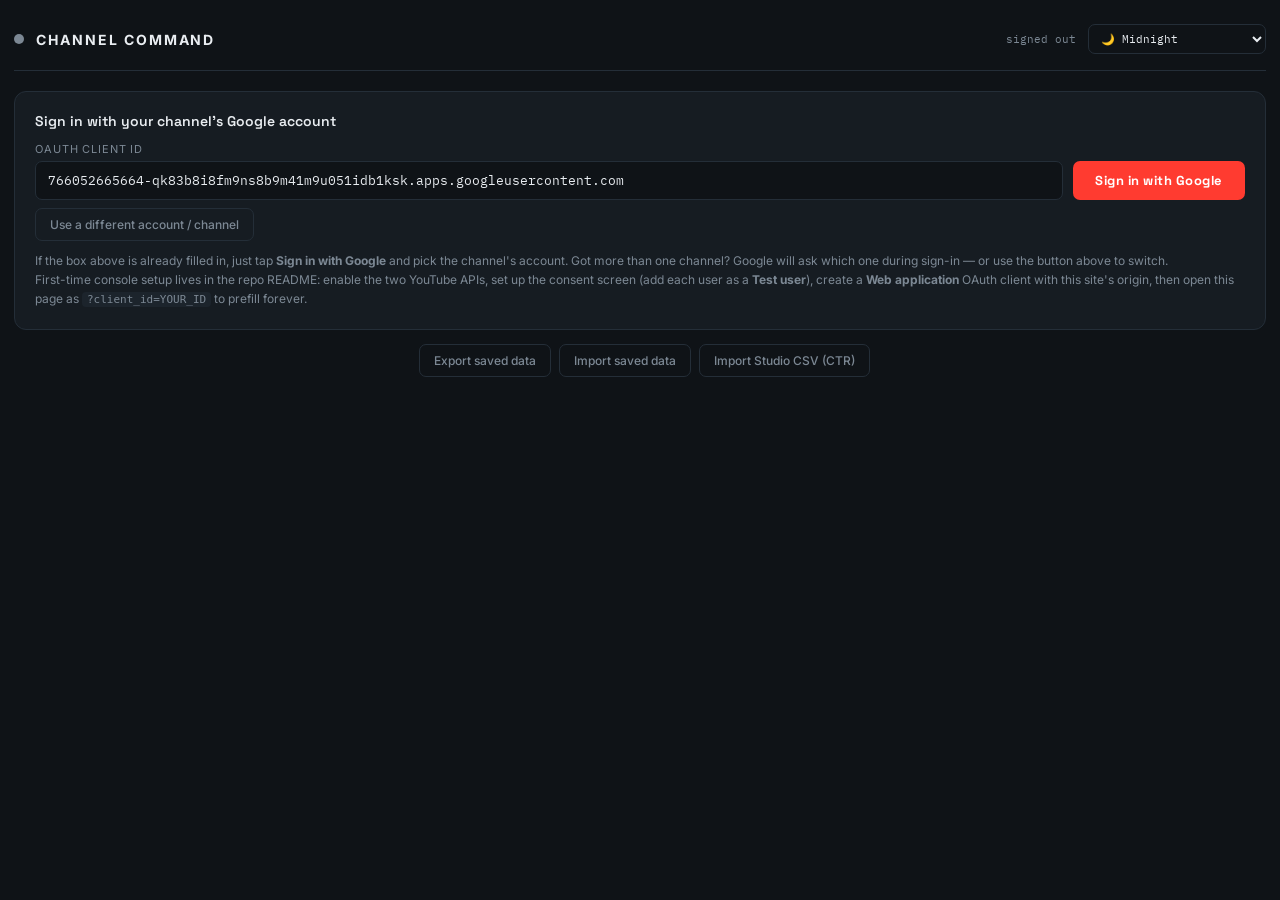
==== index.html @ 02ad4d0d "Deploy dashboard from 4da966b" ====
<!DOCTYPE html>
<html lang="en">
<head>
<meta charset="UTF-8">
<meta name="viewport" content="width=device-width, initial-scale=1.0">
<title>Channel Command</title>
<link rel="preconnect" href="https://fonts.googleapis.com">
<link href="https://fonts.googleapis.com/css2?family=IBM+Plex+Mono:wght@400;500;600&family=Inter:wght@400;500;600;700&family=Space+Grotesk:wght@500;700&display=swap" rel="stylesheet">
<script src="https://accounts.google.com/gsi/client" async defer></script>
<style>
  :root {
    --ink:#0f1317; --panel:#161c22; --panel-2:#1c242c; --line:#242e38;
    --text:#e9edf1; --muted:#7c8894; --live:#ff3b30; --up:#3ddc84; --down:#ff6b60;
    --accent:#5aa9ff; --purple:#b58cff; --gold:#ffcf5a;
  }
  body[data-theme="blush"] {
    --ink:#fbeef4; --panel:#ffffff; --panel-2:#f8dfeb; --line:#efcadb;
    --text:#46213c; --muted:#a06f8c; --live:#f43f8e; --up:#188a58; --down:#d94f5c;
    --accent:#d05ce3; --purple:#8b5cf6; --gold:#d97706;
  }
  body[data-theme="lavender"] {
    --ink:#f2effb; --panel:#ffffff; --panel-2:#e9e2f8; --line:#d9cdf1;
    --text:#33234f; --muted:#8878a8; --live:#a855f7; --up:#188a58; --down:#e11d48;
    --accent:#7c3aed; --purple:#c026d3; --gold:#b45309;
  }
  body[data-theme="honey"] {
    --ink:#faf3e7; --panel:#fffdf8; --panel-2:#f7ead2; --line:#ecd7b4;
    --text:#4a3416; --muted:#a3865a; --live:#ea580c; --up:#15803d; --down:#dc2626;
    --accent:#d97706; --purple:#9333ea; --gold:#b45309;
  }
  body[data-theme="ocean"] {
    --ink:#0a1220; --panel:#111c2e; --panel-2:#16243a; --line:#1f3350;
    --text:#e6eefb; --muted:#7e93b3; --live:#38bdf8; --up:#34d399; --down:#fb7185;
    --accent:#818cf8; --purple:#c084fc; --gold:#fbbf24;
  }
  body[data-theme="noir"] {
    --ink:#000000; --panel:#0c0c0e; --panel-2:#151518; --line:#232327;
    --text:#f4f4f5; --muted:#8b8b93; --live:#ff2d55; --up:#30d158; --down:#ff453a;
    --accent:#0a84ff; --purple:#bf5af2; --gold:#ffd60a;
  }
  /* refined palettes */
  body[data-theme="rose"] {
    --ink:#faf5f3; --panel:#ffffff; --panel-2:#f4e6e2; --line:#ecd8d2;
    --text:#3d2b30; --muted:#9c7f83; --live:#c05a72; --up:#2f8f6b; --down:#c0506a;
    --accent:#a86b8f; --purple:#8b6bb1; --gold:#b88a3e;
  }
  body[data-theme="sakura"] {
    --ink:#fdf4f7; --panel:#ffffff; --panel-2:#fbe4ec; --line:#f4d2de;
    --text:#4a2733; --muted:#a67d8b; --live:#e8698f; --up:#3a9b74; --down:#e05575;
    --accent:#c76fd6; --purple:#9b6ad0; --gold:#c98a3a;
  }
  body[data-theme="pearl"] {
    --ink:#f7f6f8; --panel:#ffffff; --panel-2:#efedf2; --line:#e5e2ea;
    --text:#2e2a33; --muted:#8b8794; --live:#d1608a; --up:#2f9e6a; --down:#d15a72;
    --accent:#b0729c; --purple:#8f74c4; --gold:#b3893f;
  }
  body[data-theme="mauve"] {
    --ink:#1a1520; --panel:#241d2e; --panel-2:#2e2539; --line:#3a2f47;
    --text:#f0e8f4; --muted:#a294b0; --live:#e77aa6; --up:#5fd0a0; --down:#f0728f;
    --accent:#c99af0; --purple:#d0a0f5; --gold:#f0c67a;
  }
  /* soft dark palettes for night / winding down (low glare, gentle accents) */
  body[data-theme="twilight"] {
    --ink:#12131f; --panel:#1b1d2e; --panel-2:#24263a; --line:#31344c;
    --text:#e7e8f6; --muted:#9095b6; --live:#f08ab0; --up:#5fd0a0; --down:#f0728f;
    --accent:#a6a0f0; --purple:#bfaef5; --gold:#f0cc84;
  }
  body[data-theme="berry"] {
    --ink:#1b1319; --panel:#271923; --panel-2:#33222d; --line:#402b38;
    --text:#f4e6ee; --muted:#b18b9c; --live:#e86a96; --up:#63c99a; --down:#ef6d8a;
    --accent:#d488b4; --purple:#c58fd8; --gold:#e6b47a;
  }
  body[data-theme="rosenight"] {
    --ink:#17141a; --panel:#211c24; --panel-2:#2b242e; --line:#372e3a;
    --text:#f2e9ef; --muted:#a8929f; --live:#e08099; --up:#66c79a; --down:#e37088;
    --accent:#cf90ab; --purple:#b48bcc; --gold:#dcb47e;
  }
  body[data-theme="dusk"] {
    --ink:#141420; --panel:#1d1d2b; --panel-2:#262637; --line:#333349;
    --text:#e9e7f2; --muted:#9896ad; --live:#d67ba4; --up:#5ecb9d; --down:#e07293;
    --accent:#b39ce0; --purple:#c3a8e6; --gold:#e3c082;
  }
  /* light themes get a softer, on-palette error banner (dark themes keep the default red) */
  body[data-theme="blush"] .error, body[data-theme="lavender"] .error, body[data-theme="honey"] .error,
  body[data-theme="rose"] .error, body[data-theme="sakura"] .error, body[data-theme="pearl"] .error {
    background:rgba(192,80,106,.08); border-color:rgba(192,80,106,.35); color:#a83553;
  }
  body { transition:background .25s ease, color .25s ease; }
  * { box-sizing:border-box; margin:0; padding:0; }
  body {
    background:var(--ink); color:var(--text);
    font-family:'Inter',system-ui,sans-serif;
    -webkit-font-smoothing:antialiased; text-rendering:optimizeLegibility;
    display:flex; flex-direction:column; align-items:center;
    padding:24px 14px 60px; min-height:100vh;
  }
  .wrap { width:100%; max-width:1460px; position:relative; z-index:1; }

  /* floating thumbnail balls background */
  #bgBalls { position:fixed; inset:0; overflow:hidden; z-index:0; pointer-events:none; }
  .bgball { position:absolute; border-radius:50%; background-size:cover; background-position:center; opacity:.15; filter:blur(1px); animation:floatBall linear infinite; will-change:transform; }
  @keyframes floatBall { 0% { transform:translateY(110vh) rotate(0deg); } 100% { transform:translateY(-30vh) rotate(300deg); } }
  @media (prefers-reduced-motion:reduce){ .bgball { display:none; } }

  header { display:flex; align-items:center; gap:12px; padding-bottom:16px; border-bottom:1px solid var(--line); margin-bottom:20px; }
  .live-dot { width:10px; height:10px; border-radius:50%; background:var(--muted); flex:none; }
  .live-dot.on { background:var(--live); animation:pulse 1.6s ease-in-out infinite; }
  @keyframes pulse { 0%,100%{box-shadow:0 0 0 0 rgba(255,59,48,.5);} 50%{box-shadow:0 0 0 7px rgba(255,59,48,0);} }
  @media (prefers-reduced-motion:reduce){ .live-dot.on{animation:none;} }
  header h1 { font-size:14px; font-weight:700; letter-spacing:.14em; text-transform:uppercase; }
  header .status { margin-left:auto; font-family:'IBM Plex Mono',monospace; font-size:11px; color:var(--muted); text-align:right; }
  header select { width:auto; padding:6px 8px; font-size:11px; flex:none; }

  .card { background:var(--panel); border:1px solid var(--line); border-radius:12px; padding:20px; margin-bottom:14px; }
  .card h2 { font-size:14px; font-weight:600; margin-bottom:12px; font-family:'Space Grotesk',sans-serif; }
  label { display:block; font-size:11px; letter-spacing:.08em; text-transform:uppercase; color:var(--muted); margin-bottom:5px; }
  input, select {
    width:100%; background:var(--ink); border:1px solid var(--line); color:var(--text);
    border-radius:7px; padding:10px 12px; font-family:'IBM Plex Mono',monospace; font-size:13px;
  }
  input:focus, select:focus, textarea:focus, button:focus-visible { outline:2px solid var(--accent); outline-offset:1px; }
  textarea {
    width:100%; background:var(--ink); border:1px solid var(--line); color:var(--text);
    border-radius:7px; padding:10px 12px; font-family:'Inter',sans-serif; font-size:13px; resize:vertical; line-height:1.5;
  }
  .idea-list { margin:6px 0 2px; padding:0; list-style:none; }
  .idea-list li { padding:7px 10px; margin:5px 0; background:var(--panel-2); border:1px solid var(--line); border-radius:7px; font-size:13px; line-height:1.45; }
  .idea-list li .why { display:block; color:var(--muted); font-size:11px; margin-top:2px; }
  /* Idea Studio layout: Titles | On-screen text side by side; video ideas in two columns */
  .idea-cols { display:grid; grid-template-columns:1fr 1fr; gap:18px; }
  .idea-cols .dsection { margin-bottom:14px; }
  .idea-list.grid2 { display:grid; grid-template-columns:1fr 1fr; gap:7px; }
  .idea-list.grid2 li { margin:0; }
  @media (max-width:640px) { .idea-cols, .idea-list.grid2 { grid-template-columns:1fr; } }
  .chiprow { display:flex; flex-wrap:wrap; gap:6px; margin-top:4px; }
  .chip { background:var(--panel-2); border:1px solid var(--line); border-radius:20px; padding:4px 11px; font-size:12px; color:var(--text); }
  /* report card (per-video grade) */
  .reportcard { display:flex; gap:16px; align-items:center; background:var(--panel-2); border:1px solid var(--line); border-radius:12px; padding:14px 16px; margin:6px 0 12px; flex-wrap:wrap; }
  .grade-badge { flex:none; width:66px; height:66px; border-radius:15px; display:flex; align-items:center; justify-content:center; font-family:'IBM Plex Mono',monospace; font-size:27px; font-weight:700; color:#fff; box-shadow:0 4px 14px rgba(0,0,0,.2); }
  .grade-meta { flex:1; min-width:190px; }
  .grade-meta .big { font-size:15px; font-weight:700; color:var(--text); }
  .grade-bars { display:flex; flex-direction:column; gap:5px; margin-top:9px; }
  .gbar { display:flex; align-items:center; gap:8px; font-size:11px; }
  .gbar .gl { width:88px; color:var(--muted); flex:none; }
  .gbar .gt { flex:1; height:6px; background:var(--line); border-radius:4px; overflow:hidden; }
  .gbar .gf { display:block; height:100%; border-radius:4px; }
  .gbar .gv { width:52px; text-align:right; color:var(--text); font-family:'IBM Plex Mono',monospace; flex:none; }
  .tips { margin:8px 0 2px; padding:0; list-style:none; }
  .tips li { padding:8px 10px 8px 32px; margin:5px 0; background:var(--panel-2); border:1px solid var(--line); border-radius:7px; font-size:12.5px; line-height:1.45; position:relative; }
  .tips li::before { content:'💡'; position:absolute; left:9px; top:7px; }
  .hint { font-size:12px; color:var(--muted); margin-top:10px; line-height:1.6; }
  .hint a { color:var(--text); }
  .hint code { background:var(--panel-2); padding:1px 5px; border-radius:4px; font-size:11px; }
  button.primary {
    background:var(--live); color:#fff; border:none; border-radius:7px; padding:11px 22px;
    font-family:'Space Grotesk',sans-serif; font-size:13px; font-weight:700; letter-spacing:.04em; cursor:pointer;
  }
  button.primary:hover { filter:brightness(1.1); }
  button.ghost {
    background:transparent; color:var(--muted); border:1px solid var(--line); border-radius:7px;
    padding:8px 14px; font-size:12px; cursor:pointer; font-family:'Inter',sans-serif; font-weight:500;
  }
  button.ghost:hover { color:var(--text); border-color:var(--muted); }
  button.ghost[disabled] { opacity:.35; cursor:not-allowed; }
  #soundBtn { transition:border-color .2s, color .2s; }
  #soundBtn.on { color:var(--accent); border-color:var(--accent); }
  .row { display:flex; gap:10px; flex-wrap:wrap; align-items:flex-end; }
  .field { flex:1 1 260px; }

  .error { display:none; background:rgba(255,59,48,.08); border:1px solid rgba(255,59,48,.4); color:#ffb4ae; border-radius:10px; padding:12px 16px; margin-bottom:14px; font-size:13px; line-height:1.5; cursor:pointer; }

  .channel-banner { display:none; align-items:center; gap:14px; padding:12px 16px; }
  .channel-banner img { width:44px; height:44px; border-radius:50%; background:var(--panel-2); }
  .channel-banner .ct { font-size:15px; font-weight:700; }
  .channel-banner .cc { font-size:12px; color:var(--muted); margin-top:2px; font-family:'IBM Plex Mono',monospace; }
  .channel-banner .controls { margin-left:auto; display:flex; gap:8px; flex:none; flex-wrap:wrap; }
  .channel-banner select { width:auto; padding:8px 10px; font-size:12px; }

  .grid { display:none; grid-template-columns:repeat(4,1fr); gap:12px; margin-bottom:14px; }
  .stat { background:var(--panel); border:1px solid var(--line); border-radius:12px; padding:16px; transition:transform .2s ease, box-shadow .2s ease, border-color .2s ease; }
  .stat:hover { transform:translateY(-2px); border-color:var(--accent); box-shadow:0 6px 18px rgba(0,0,0,.14); }
  .stat .label { font-size:10px; letter-spacing:.12em; text-transform:uppercase; color:var(--muted); }
  .stat-num { font-family:'IBM Plex Mono',monospace; font-weight:600; font-size:clamp(20px,4vw,32px); margin-top:7px; font-variant-numeric:tabular-nums; transition:color .8s ease; }
  .stat-num.flash { color:var(--up); transition:color 0s; }
  @keyframes bumpUp { 0% { transform:translateY(8px); opacity:.35; } 100% { transform:none; opacity:1; } }
  .stat-num.bump { animation:bumpUp .5s ease; }
  @keyframes pop { 0%{transform:scale(1);} 40%{transform:scale(1.14);} 100%{transform:scale(1);} }
  .stat.hit { animation:pop .45s ease; }
  header .status { transition:color 1.4s ease; }
  header .status.tick { color:var(--up); transition:none; }
  /* gentle entrance for cards + panels */
  @keyframes cardIn { from { opacity:0; transform:translateY(12px); } to { opacity:1; transform:none; } }
  .card, .grid, .footer-tools { animation:cardIn .5s cubic-bezier(.22,.61,.36,1) both; }
  @media (prefers-reduced-motion:reduce){
    .stat-num.bump, .stat.hit, .card, .grid, .footer-tools { animation:none; }
    .stat:hover { transform:none; }
    svg.chart path.line { stroke-dashoffset:0 !important; animation:none !important; }
  }
  #chartTip { position:fixed; z-index:99; display:none; pointer-events:none; background:var(--panel-2); border:1px solid var(--line); color:var(--text); font-family:'IBM Plex Mono',monospace; font-size:11px; padding:5px 9px; border-radius:6px; box-shadow:0 4px 14px rgba(0,0,0,.3); max-width:240px; }
  .stat .delta { font-family:'IBM Plex Mono',monospace; font-size:11px; margin-top:5px; color:var(--muted); min-height:15px; }
  .stat .delta.up { color:var(--up); }

  .velocity { display:none; }
  .vhead { display:flex; align-items:baseline; gap:10px; margin-bottom:12px; }
  .vhead .label { font-size:10px; letter-spacing:.12em; text-transform:uppercase; color:var(--muted); }
  .vhead .rate { margin-left:auto; font-family:'IBM Plex Mono',monospace; font-size:12px; }
  .bars { display:flex; align-items:flex-end; gap:3px; height:56px; border-bottom:1px solid var(--line); }
  .bars .bar { flex:1; min-width:3px; background:var(--live); border-radius:2px 2px 0 0; min-height:2px; }
  .bars .bar.zero { background:var(--line); }
  .session { margin-top:10px; font-family:'IBM Plex Mono',monospace; font-size:11px; color:var(--muted); }
  .session b { color:var(--up); font-weight:600; }

  .tablecard { display:none; padding:0; overflow:hidden; }
  .thead-bar { display:flex; align-items:center; padding:14px 16px; border-bottom:1px solid var(--line); gap:10px; }
  .thead-bar .label { font-size:10px; letter-spacing:.12em; text-transform:uppercase; color:var(--muted); }
  .thead-bar select { width:auto; padding:6px 10px; font-size:12px; margin-left:auto; }
  .tscroll { overflow-x:auto; -webkit-overflow-scrolling:touch; }
  table { width:100%; border-collapse:collapse; font-size:13px; min-width:780px; }
  th { text-align:right; font-size:10px; letter-spacing:.1em; text-transform:uppercase; color:var(--muted); font-weight:500; padding:10px 14px; border-bottom:1px solid var(--line); }
  th:first-child { text-align:left; }
  td { padding:10px 14px; border-bottom:1px solid var(--line); font-family:'IBM Plex Mono',monospace; font-variant-numeric:tabular-nums; text-align:right; white-space:nowrap; }
  tr:last-child td { border-bottom:none; }
  td.title { text-align:left; font-family:'Inter',sans-serif; white-space:normal; min-width:200px; max-width:320px; line-height:1.35; cursor:pointer; }
  td.title:hover { text-decoration:underline; }
  td .tickup { color:var(--up); }
  td .zero { color:var(--muted); opacity:.55; }
  tr.mover td { background:rgba(61,220,132,.05); }
  tr[data-vid] { cursor:pointer; }
  tr[data-vid]:hover td { background:var(--panel-2); }

  /* ---- channel trends ---- */
  .trends { display:none; }
  .trends .thead { display:flex; align-items:center; gap:10px; flex-wrap:wrap; margin-bottom:6px; }
  .trends .thead .label { font-size:10px; letter-spacing:.12em; text-transform:uppercase; color:var(--muted); }
  .trends .range-row { margin-left:auto; margin-bottom:0; }
  .trends .range-row button { flex:none; min-width:0; padding:6px 12px; }

  .dsection { margin-bottom:20px; }
  .dsection:last-child { margin-bottom:4px; }
  .dsection h4 { font-size:12px; font-weight:700; color:var(--text); margin-bottom:3px; }
  .explain { font-size:11.5px; color:var(--muted); line-height:1.55; margin-bottom:10px; }
  .comment { padding:11px 0; border-bottom:1px solid var(--line); }
  .comment:last-child { border-bottom:none; }
  .comment .who { font-size:12px; font-weight:600; }
  .comment .who span { color:var(--muted); font-weight:400; }
  .comment .txt { font-size:13px; line-height:1.5; margin-top:3px; overflow-wrap:anywhere; }
  .comment .on { font-size:11px; color:var(--muted); margin-top:4px; }
  .vthumb { aspect-ratio:16/9; object-fit:cover; border-radius:6px; background:var(--panel-2); display:block; border:1px solid var(--line); }
  td.thumbcell { padding:6px 0 6px 14px; width:76px; }
  td.thumbcell .vthumb { width:72px; }
  .chip { display:inline-block; padding:3px 10px; border:1px solid var(--line); border-radius:999px; font-size:11px; margin:0 5px 6px 0; background:var(--ink); }
  .chip b { font-weight:600; color:var(--muted); font-size:10px; }
  .chip.missing { border-color:var(--gold); color:var(--gold); }
  .simrow { display:flex; gap:10px; font-size:12px; padding:7px 0; border-bottom:1px solid var(--line); align-items:center; }
  .simrow:last-child { border-bottom:none; }
  .simrow .st { flex:1; line-height:1.35; }
  .simrow .st span { color:var(--muted); font-size:11px; }
  .simrow .sv { flex:none; font-family:'IBM Plex Mono',monospace; font-size:11px; color:var(--muted); }
  .footer-tools { display:flex; gap:8px; justify-content:center; align-items:center; margin-top:4px; flex-wrap:wrap; }
  #syncStatus { font-size:11px; color:var(--muted); font-family:'IBM Plex Mono',monospace; }
  #syncStatus.on { color:var(--up); }
  .bignums { display:flex; gap:10px; flex-wrap:wrap; margin-bottom:10px; }
  .bignums .mcell { flex:1 1 120px; }

  svg.chart { width:100%; height:auto; display:block; background:var(--ink); border:1px solid var(--line); border-radius:10px; }
  svg.chart path.line { stroke-linejoin:round; stroke-linecap:round; }
  @keyframes drawLine { to { stroke-dashoffset:0; } }
  svg.chart path.line.anim { stroke-dasharray:1; stroke-dashoffset:1; animation:drawLine 1s ease forwards; }
  svg.chart .grid-line { stroke:var(--line); stroke-width:1; opacity:.5; }
  svg.chart .end-dot { animation:dotIn .5s .5s ease both; }
  @keyframes dotIn { from { opacity:0; r:0; } to { opacity:1; } }
  .hbar-row { display:flex; align-items:center; gap:10px; margin-bottom:7px; font-size:12px; }
  .hbar-row .hlabel { flex:0 0 148px; color:var(--text); overflow:hidden; text-overflow:ellipsis; white-space:nowrap; }
  .hbar-row .htrack { flex:1; height:14px; background:var(--ink); border-radius:4px; overflow:hidden; }
  .hbar-row .hfill { height:100%; background:var(--accent); border-radius:4px; min-width:2px; }
  .hbar-row .hval { flex:0 0 92px; text-align:right; font-family:'IBM Plex Mono',monospace; font-size:11px; color:var(--muted); }
  .dnote { font-size:11px; color:var(--muted); line-height:1.5; }
  .loading { color:var(--muted); font-size:12px; font-family:'IBM Plex Mono',monospace; padding:8px 0; }

  /* ---- detail drawer: persistent right-side panel ---- */
  .overlay { display:none !important; }
  .drawer {
    display:none; position:fixed; z-index:50; inset:0 0 0 auto;
    width:min(880px, 96vw);
    background:var(--panel); border-left:1px solid var(--line);
    box-shadow:-14px 0 44px rgba(0,0,0,.35);
    overflow-y:auto; -webkit-overflow-scrolling:touch;
    padding:20px 18px 40px;
  }
  #thumbZoom { position:fixed; inset:0; z-index:120; display:none; align-items:center; justify-content:center; background:rgba(0,0,0,.75); pointer-events:none; }
  #thumbZoom img { width:min(86vw, 1100px); aspect-ratio:16/9; object-fit:cover; border-radius:12px; box-shadow:0 24px 70px rgba(0,0,0,.6); }
  .drawer .dhead { display:flex; align-items:flex-start; gap:12px; margin-bottom:16px; }
  .drawer .dhead h3 { font-size:16px; font-weight:700; line-height:1.3; flex:1; }
  .drawer .close { flex:none; }
  .range-row { display:flex; gap:8px; margin-bottom:16px; flex-wrap:wrap; }
  .range-row button { flex:1; min-width:70px; }
  .range-row button.active { color:var(--text); border-color:var(--accent); }
  .metric-grid { display:grid; grid-template-columns:repeat(auto-fit,minmax(138px,1fr)); gap:10px; margin-bottom:18px; }
  /* the 8-tile "how it's doing" grids show all 8 on one row on a wide screen */
  @media (min-width:1180px) { .metric-grid.m8 { grid-template-columns:repeat(8,1fr); } }
  .mcell { background:var(--ink); border:1px solid var(--line); border-radius:8px; padding:12px; }
  .mcell .label { font-size:9px; letter-spacing:.1em; text-transform:uppercase; color:var(--muted); }
  .mcell .val { font-family:'IBM Plex Mono',monospace; font-size:18px; font-weight:600; margin-top:5px; font-variant-numeric:tabular-nums; }
  .mcell .sub { font-size:10px; color:var(--muted); margin-top:3px; line-height:1.4; }

  @media (max-width:620px) {
    .grid { grid-template-columns:repeat(2,1fr); gap:8px; }
    .stat { padding:12px 10px; }
    .channel-banner { flex-wrap:wrap; }
    .channel-banner .controls { margin-left:0; width:100%; }
    .hbar-row .hlabel { flex-basis:104px; font-size:11px; }
    .hbar-row .hval { flex-basis:78px; }
    .trends .range-row { margin-left:0; width:100%; }
  }
</style>
</head>
<body>
<div class="wrap">
  <header>
    <div class="live-dot" id="liveDot"></div>
    <h1>Channel Command</h1>
    <div class="status" id="statusText">signed out</div>
    <select id="themeSel" title="Theme">
      <optgroup label="Soft &amp; sleek">
        <option value="rose">🌷 Rosé</option>
        <option value="sakura">🌸 Sakura</option>
        <option value="pearl">🤍 Pearl</option>
      </optgroup>
      <optgroup label="Dark &amp; dreamy 🌙">
        <option value="mauve">💗 Mauve</option>
        <option value="twilight">🌌 Twilight</option>
        <option value="berry">🍇 Berry</option>
        <option value="rosenight">🌹 Midnight Rose</option>
        <option value="dusk">🌆 Dusk</option>
      </optgroup>
      <optgroup label="Original">
        <option value="midnight">🌙 Midnight</option>
        <option value="noir">🖤 Noir</option>
        <option value="ocean">🌊 Ocean</option>
        <option value="blush">🌺 Blush</option>
        <option value="lavender">💜 Lavender</option>
        <option value="honey">🍯 Honey</option>
      </optgroup>
    </select>
  </header>

  <!-- SETUP -->
  <div class="card" id="setupPanel">
    <h2>Sign in with your channel's Google account</h2>
    <div class="row">
      <div class="field">
        <label for="clientId">OAuth Client ID</label>
        <input id="clientId" type="text" placeholder="1234567890-xxxx.apps.googleusercontent.com" autocomplete="off">
      </div>
      <button class="primary" id="signInBtn">Sign in with Google</button>
    </div>
    <p class="hint" style="margin-top:8px"><button class="ghost" id="switchBtn" type="button">Use a different account / channel</button></p>
    <p class="hint">
      If the box above is already filled in, just tap <b>Sign in with Google</b> and pick the channel's account.
      Got more than one channel? Google will ask which one during sign-in — or use the button above to switch.<br>
      First-time console setup lives in the repo README: enable the two YouTube APIs, set up the consent
      screen (add each user as a <b>Test user</b>), create a <b>Web application</b> OAuth client with this site's
      origin, then open this page as <code>?client_id=YOUR_ID</code> to prefill forever.
    </p>
  </div>

  <div class="error" id="errorBox"></div>

  <!-- CHANNEL BANNER -->
  <div class="card channel-banner" id="channelBanner">
    <img id="chThumb" alt="" src="">
    <div>
      <div class="ct" id="chTitle"></div>
      <div class="cc" id="chMeta"></div>
    </div>
    <div class="controls">
      <select id="interval" title="Refresh rate">
        <option value="15000">15s refresh</option>
        <option value="30000">30s refresh</option>
        <option value="60000" selected>60s refresh</option>
        <option value="120000">2m refresh</option>
        <option value="300000">5m refresh</option>
      </select>
      <button class="ghost" id="soundBtn" title="Sound on new likes / subscribers">🔊</button>
      <button class="ghost" id="refreshBtn" title="Refresh right now">↻ Refresh</button>
      <button class="ghost" id="pauseBtn">Pause</button>
      <button class="ghost" id="signOutBtn">Sign out</button>
    </div>
  </div>

  <!-- LIVE TOTALS -->
  <div class="grid" id="statsGrid">
    <div class="stat"><div class="label">Views</div><div class="stat-num" id="viewsNum">–</div><div class="delta" id="viewsDelta"></div></div>
    <div class="stat"><div class="label">Likes</div><div class="stat-num" id="likesNum">–</div><div class="delta" id="likesDelta"></div></div>
    <div class="stat"><div class="label">Subscribers</div><div class="stat-num" id="subsNum">–</div><div class="delta" id="subsDelta"></div></div>
    <div class="stat"><div class="label">Comments</div><div class="stat-num" id="commentsNum">–</div><div class="delta" id="commentsDelta"></div></div>
  </div>

  <div class="card velocity" id="velocityPanel">
    <div class="vhead">
      <div class="label">View velocity — gained per refresh</div>
      <div class="rate" id="rateText"></div>
    </div>
    <div class="bars" id="bars"></div>
    <div class="session" id="sessionText"></div>
  </div>

  <!-- LATEST UPLOAD -->
  <div class="card" id="latestCard" style="display:none">
    <div style="display:flex;align-items:center;gap:8px;flex-wrap:wrap">
      <div style="font-size:10px;letter-spacing:.12em;text-transform:uppercase;color:var(--muted)">Latest upload — how it's doing since it went live</div>
      <div style="margin-left:auto;display:flex;align-items:center;gap:6px">
        <button class="ghost" id="latestPrev" title="Older upload" style="padding:6px 11px">◀</button>
        <span id="latestPos" style="font-size:11px;color:var(--muted);min-width:30px;text-align:center"></span>
        <button class="ghost" id="latestNext" title="Newer upload" style="padding:6px 11px">▶</button>
        <button class="ghost" id="latestMore">Full breakdown</button>
      </div>
    </div>
    <div style="display:flex;gap:12px;align-items:flex-start;margin-top:10px">
      <img id="latestThumb" class="vthumb" loading="lazy" alt="" src="" style="width:104px;flex:none;display:none">
      <div style="flex:1;min-width:0">
        <h3 id="latestTitle" style="font-size:15px;font-weight:700;margin:0 0 3px;line-height:1.3"></h3>
        <p class="explain" id="latestMetaLine" style="margin-bottom:14px"></p>
      </div>
    </div>
    <div class="loading" id="latestLoading" style="display:none">loading latest video analytics…</div>
    <div id="latestContent"></div>
  </div>

  <!-- RECENT COMMENTS -->
  <div class="card" id="commentsCard" style="display:none">
    <div style="font-size:10px;letter-spacing:.12em;text-transform:uppercase;color:var(--muted)">Recent comments</div>
    <p class="explain" style="margin-top:8px">The newest comments across the whole channel, refreshed every few minutes.</p>
    <div id="commentsList"><p class="dnote">loading comments…</p></div>
    <button class="ghost" id="cwordsBtn" style="margin-top:10px">💡 Find patterns in the last 100 comments</button>
    <div id="cwordsOut"></div>
  </div>

  <!-- HASHTAGS & KEYWORDS -->
  <div class="card" id="keywordsCard" style="display:none">
    <div style="font-size:10px;letter-spacing:.12em;text-transform:uppercase;color:var(--muted)">What's working — top hashtags &amp; keywords</div>
    <p class="explain" style="margin-top:8px">Every hashtag and tag across your uploads, ranked by the <b>average views of the videos that use it</b> — so a tag on two hits beats a tag spread across ten duds. Use the winners in your next upload.</p>
    <div id="keywordsContent"><p class="dnote">crunching…</p></div>
  </div>

  <!-- IDEA STUDIO -->
  <div class="card" id="ideasCard" style="display:none">
    <div style="font-size:10px;letter-spacing:.12em;text-transform:uppercase;color:var(--muted)">Idea Studio — titles, on-screen text, tags &amp; next-video ideas</div>
    <p class="explain" style="margin-top:8px">Describe the video in a sentence and get ideas that match <b>your own</b> naming style and best-performing trends. Grounded suggestions come from your catalogue for free; switch on the optional AI for creative variations.</p>
    <textarea id="ideaDesc" rows="2" placeholder="Describe the video, e.g. “slow tapping on a wooden box with long nails, no talking”…"></textarea>
    <div class="row" style="margin-top:8px;gap:8px">
      <button class="ghost" id="ideaLatest">↑ Use latest upload</button>
      <button class="primary" id="ideaBtn">💡 Generate ideas</button>
    </div>
    <div id="ideaOut" style="margin-top:12px"></div>
    <details id="aiSetup" style="margin-top:14px">
      <summary style="cursor:pointer;color:var(--muted);font-size:12px">⚙ AI setup — optional, free, private</summary>
      <div class="hint" style="margin-top:10px">
        For creative AI ideas, paste a free <b>Google Gemini API key</b> (get one at
        <a href="https://aistudio.google.com/apikey" target="_blank" rel="noopener">aistudio.google.com/apikey</a> — free tier, no card).
        It's stored <b>only on this device</b>, never synced or exported, and the request sends only your public video info and your own stats — never your login.
        <div class="row" style="margin-top:10px;gap:8px">
          <input id="geminiKey" type="password" placeholder="AIza…" autocomplete="off" style="flex:1 1 240px;font-family:'IBM Plex Mono',monospace">
          <button class="ghost" id="geminiSave">Save key</button>
        </div>
        <div id="geminiState" style="margin-top:8px"></div>
      </div>
    </details>
  </div>

  <!-- COACHING -->
  <div class="card" id="coachCard" style="display:none">
    <div style="font-size:10px;letter-spacing:.12em;text-transform:uppercase;color:var(--muted)">Coaching — what's working &amp; what to try</div>
    <p class="explain" style="margin-top:8px">Personalised tips from your own catalogue: your best day and time to post, your winning keywords, and how your hits compare. Open any video's <b>Full breakdown</b> for its individual Report Card grade.</p>
    <div id="coachContent"><p class="dnote">crunching your history…</p></div>
  </div>

  <!-- CHANNEL TRENDS -->
  <div class="card trends" id="trendsCard">
    <div class="thead">
      <div class="label">Channel trends</div>
      <div class="range-row" id="trendsRange">
        <button class="ghost" data-days="7">7 days</button>
        <button class="ghost active" data-days="28">28 days</button>
        <button class="ghost" data-days="90">90 days</button>
      </div>
    </div>
    <p class="explain">The bigger picture for the whole channel. YouTube adds up this data once a day, so “today” is usually still filling in.</p>
    <div class="loading" id="trendsLoading" style="display:none">loading channel trends…</div>
    <div id="trendsContent"></div>
  </div>

  <!-- VIDEO TABLE -->
  <div class="card tablecard" id="tableCard">
    <div class="thead-bar">
      <div class="label" id="tableLabel">Videos — tap a row for deep analytics</div>
      <select id="sortMode">
        <option value="hot" selected>Sort: hottest</option>
        <option value="views">Sort: most views</option>
        <option value="newest">Sort: newest</option>
        <option value="pace">Sort: views/day pace</option>
        <option value="avgpct">Sort: % watched†</option>
        <option value="subs">Sort: subs gained†</option>
        <option value="shares">Sort: shares†</option>
      </select>
    </div>
    <div class="tscroll">
      <table>
        <thead><tr><th></th><th>Video</th><th>Views</th><th>+tick</th><th>+session</th><th>Likes</th><th>Comments</th><th title="Official stats, last 28 days, lag 24-48h">Avg %†</th><th title="Official stats, last 28 days, lag 24-48h">Subs†</th><th title="Official stats, last 28 days, lag 24-48h">Shares†</th></tr></thead>
        <tbody id="tbody"></tbody>
      </table>
    </div>
    <p class="dnote" style="padding:10px 16px" id="rollupNote">† = YouTube's official stats for the last 28 days — they lag 24–48h and won't match the live columns.</p>
  </div>

  <div class="footer-tools">
    <span id="syncStatus" title="Cross-device sync via your private Worker storage, locked to your channel"></span>
    <button class="ghost" id="exportBtn">Export saved data</button>
    <button class="ghost" id="importBtn">Import saved data</button>
    <button class="ghost" id="csvBtn" title="Studio → Analytics → Advanced mode → Export CSV">Import Studio CSV (CTR)</button>
    <input type="file" id="importFile" accept="application/json" style="display:none">
    <input type="file" id="csvFile" accept=".csv,text/csv" style="display:none">
  </div>
</div>

<!-- DETAIL DRAWER -->
<div class="overlay" id="overlay"></div>
<div class="drawer" id="drawer">
  <div class="dhead">
    <h3 id="dTitle"></h3>
    <button class="ghost close" id="drawerClose">Close</button>
  </div>
  <img id="dThumbBig" class="vthumb" loading="lazy" alt="" src="" style="width:100%;margin-bottom:14px;display:none">
  <div class="range-row" id="rangeRow">
    <button class="ghost" data-days="7">7 days</button>
    <button class="ghost active" data-days="28">28 days</button>
    <button class="ghost" data-days="90">90 days</button>
    <button class="ghost" data-days="0">Lifetime</button>
  </div>
  <div class="loading" id="dLoading" style="display:none">loading analytics…</div>
  <div id="dContent"></div>
  <div id="kwLabWrap" style="margin-top:6px"></div>
  <p class="dnote" style="margin-top:14px">Sections only appear once YouTube has data for them. YouTube adds this data up once a day (usually 24–48h behind), so it won't match the live counters exactly.</p>
</div>

<script>
(function () {
  const $ = id => document.getElementById(id);
  const fmt = new Intl.NumberFormat('en-AU');
  const DATA = 'https://www.googleapis.com/youtube/v3/';
  const ANALYTICS = 'https://youtubeanalytics.googleapis.com/v2/reports';
  // youtube.force-ssl: required by YouTube for ANY comments call.
  // drive.appdata: sandboxed hidden per-Google-account folder for cross-device sync (can't see real Drive files).
  // NOTE: drive.appdata (cross-device sync) is intentionally NOT requested. Supervised/managed
  // Google accounts are blocked from Drive, and asking for it made Google refuse their whole
  // sign-in ("Service unavailable"). YouTube-only scopes keep sign-in working for every account.
  const SCOPES = 'https://www.googleapis.com/auth/youtube.readonly https://www.googleapis.com/auth/yt-analytics.readonly https://www.googleapis.com/auth/youtube.force-ssl';
  const DEFAULT_CLIENT_ID = '766052665664-qk83b8i8fm9ns8b9m41m9u051idb1ksk.apps.googleusercontent.com';
  const looksLikeClientId = v => /\.apps\.googleusercontent\.com$/.test((v || '').trim());

  let tokenClient = null, accessToken = null;
  let timer = null, paused = false, hiddenPaused = false;
  let intervalMs = 60000;
  let uploadsPlaylist = '', videoIds = [], meta = {}, perVideo = {};
  let prevTotals = null, sessionStart = null, sessionTime = 0, history = [];
  let channelPublished = '2005-01-01';
  let currentVideo = null, currentDays = 28, trendDays = 28, trendSeq = 0, latestVid = null, pollCount = 0;
  let slotVid = null, slotIdx = 0; // which recent upload the "Latest upload" card is currently showing
  let chanId = '', raceMode = 'latest';
  const titleCache = {};
  const MAX_BARS = 60, VIDEO_CAP = 200;

  const chunk = (a, n) => { const o = []; for (let i = 0; i < a.length; i += n) o.push(a.slice(i, i + n)); return o; };

  // localStorage report caches — read first, fetch only on miss (spec: persist, don't re-fetch)
  const cacheGet = (k, maxAgeMs) => {
    try {
      const v = JSON.parse(localStorage.getItem(k) || 'null');
      if (v && (!maxAgeMs || Date.now() - new Date(v.fetchedAt) < maxAgeMs)) return v;
    } catch (e) {}
    return null;
  };
  // repo-recorded history, read straight from the stable main branch so frequent robot
  // commits never trigger a site redeploy. (main is the permanent default branch, so this
  // is not the ephemeral-branch coupling the audit flagged.)
  const DATA_RAW = 'https://raw.githubusercontent.com/ReubenRich16/Analytics/main/data/';
  // Optional per-minute offline tracker (a Cloudflare Worker). If set, the dashboard pulls
  // the minute samples it recorded while no browser was open and merges them into the race.
  let workerUrl = '';
  const looksLikeWorkerUrl = u => /^https:\/\/[^ "'<>]+$/.test(u || '');
  let hist = null, histAlerts = [], histRanks = null, accelSet = new Set();
  const histAtOrBefore = (arr, t) => { let v = null; for (const s of arr) { if (s[0] <= t) v = s; else break; } return v; };
  async function loadHistory() {
    const grab = async f => { try { const r = await fetch(DATA_RAW + f, { cache: 'no-store' }); return r.ok ? await r.json() : null; } catch (e) { return null; } };
    hist = await grab('history.json');
    histAlerts = (await grab('alerts.json')) || [];
    histRanks = await grab('ranks.json');
    accelSet = new Set();
    if (hist && hist.videos) {
      const now2 = Date.now();
      for (const [vid, arr] of Object.entries(hist.videos)) {
        if (arr.length < 3) continue;
        const nowS = arr[arr.length - 1];
        const d1 = histAtOrBefore(arr, now2 - 864e5), d2 = histAtOrBefore(arr, now2 - 2 * 864e5);
        if (!d1 || !d2 || d1 === d2 || d1 === nowS) continue;
        if (nowS[1] - d1[1] >= 50 && nowS[1] - d1[1] >= (d1[1] - d2[1]) * 1.5) accelSet.add(vid);
      }
    }
    if (videoIds.length) { seedSnapsFromHistory(); renderTable(); loadTrends(); }
  }

  const cacheSet = (k, obj) => {
    obj.fetchedAt = new Date().toISOString();
    try { localStorage.setItem(k, JSON.stringify(obj)); return true; } catch (e) {}
    // on quota error, evict the cheap-to-refetch caches (never cc:kwcache — that cost 100 units)
    for (const prefix of ['cc:analytics:', 'cc:launch:', 'cc:rollup:', 'cc:cwords']) {
      Object.keys(localStorage).filter(x => x.startsWith(prefix) && x !== k).forEach(x => localStorage.removeItem(x));
      try { localStorage.setItem(k, JSON.stringify(obj)); return true; } catch (e2) {}
    }
    return false;
  };
  const setStatus = t => $('statusText').textContent = t;
  const showError = m => { const e = $('errorBox'); e.textContent = m; e.style.display = 'block'; };
  const clearError = () => $('errorBox').style.display = 'none';
  const esc = s => { const d = document.createElement('div'); d.textContent = s; return d.innerHTML; };
  const pretty = s => String(s).replace(/_/g, ' ').toLowerCase().replace(/^./, c => c.toUpperCase());

  let regionNames = null;
  try { regionNames = new Intl.DisplayNames(['en'], { type: 'region' }); } catch (e) {}
  const countryName = c => { try { return (regionNames && regionNames.of(c)) || c; } catch (e) { return c; } };

  const TRAFFIC_NAMES = {
    ADVERTISING:'Ads', ANNOTATION:'Annotations', CAMPAIGN_CARD:'Campaign cards',
    END_SCREEN:'End screens', EXT_URL:'Other websites', HASHTAGS:'Hashtags',
    LIVE_REDIRECT:'Live redirect', NO_LINK_EMBEDDED:'Embedded players', NO_LINK_OTHER:'Direct / unknown',
    NOTIFICATION:'Notifications', PLAYLIST:'Playlists', PRODUCT_PAGE:'Product pages',
    PROMOTED:'Promoted', RELATED_VIDEO:'Suggested videos', SHORTS:'Shorts feed',
    SHORTS_CONTENT_LINKS:'Shorts links', SOUND_PAGE:'Sound page', SUBSCRIBER:'Subscriptions feed',
    YT_CHANNEL:'Channel pages', YT_OTHER_PAGE:'Other YouTube', YT_PLAYLIST_PAGE:'Playlist pages',
    YT_SEARCH:'YouTube search', VIDEO_REMIXES:'Remixes', IMMERSIVE_LIVE:'Immersive live'
  };
  const DEVICE_NAMES = { DESKTOP:'Computer', MOBILE:'Phone', TABLET:'Tablet', TV:'TV', GAME_CONSOLE:'Games console', UNKNOWN_PLATFORM:'Unknown' };
  const OS_NAMES = { ANDROID:'Android', IOS:'iPhone / iPad', WINDOWS:'Windows PC', MACINTOSH:'Mac', LINUX:'Linux', SMART_TV:'Smart TV', PLAYSTATION:'PlayStation', XBOX:'Xbox', CHROMECAST:'Chromecast', TIZEN:'Samsung TV', WEBOS:'LG TV', KAIOS:'KaiOS phone' };
  const LOCATION_NAMES = { WATCH:'YouTube watch page', EMBEDDED:'Embedded on other websites', CHANNEL:'Channel page', EXTERNAL_APP:'Other apps', BROWSE:'Home / browse feed', SEARCH:'Search results page', MOBILE:'Mobile site (legacy)', YT_OTHER:'Other YouTube pages' };
  const CONTENT_NAMES = { shorts:'Shorts', videoOnDemand:'Regular videos', liveStream:'Live streams', story:'Stories', post:'Posts' };
  // subscribedStatus dimension returns UPPERCASE values; keep both casings so labels resolve
  const SUB_NAMES = { SUBSCRIBED:'Subscribers', UNSUBSCRIBED:'Non-subscribers (new audience)', subscribed:'Subscribers', unsubscribed:'Non-subscribers (new audience)' };

  /* ---------- auth ---------- */
  // Google's browser tokens last ~1 hour. To stop constant "logged out":
  // 1. the token is remembered on-device so reloads within the hour resume instantly,
  // 2. a silent renewal runs ~5 min before expiry while the tab is open,
  // 3. if renewal is blocked, the error banner becomes a one-tap reconnect.
  let tokenExp = 0, refreshTimer = null, bootstrapped = false;

  function saveToken(resp) {
    accessToken = resp.access_token;
    tokenExp = Date.now() + ((+resp.expires_in || 3600) * 1000);
    try { localStorage.setItem('cc_tok', JSON.stringify({ t: accessToken, e: tokenExp })); } catch (e) {}
    scheduleRefresh();
  }
  function renewToken() {
    try { if (tokenClient) tokenClient.requestAccessToken({ prompt: '' }); } catch (e) {}
  }
  function scheduleRefresh() {
    if (refreshTimer) clearTimeout(refreshTimer);
    const ms = Math.max(30000, tokenExp - Date.now() - 5 * 60 * 1000);
    refreshTimer = setTimeout(renewToken, ms);
  }
  function ensureTokenClient(cid) {
    if (tokenClient || !window.google || !google.accounts) return;
    tokenClient = google.accounts.oauth2.initTokenClient({
      client_id: cid,
      scope: SCOPES,
      callback: async resp => {
        if (resp.error) return showError('Sign-in failed: ' + resp.error);
        saveToken(resp);
        if (!bootstrapped) {
          try { await bootstrap(); bootstrapped = true; } catch (e) { showError(e.message); setStatus('error'); }
        } else { clearError(); poll(); }
      },
      error_callback: () => {
        // silent renewal was refused (e.g. third-party cookies blocked) — null the token
        // so the reconnect banner's !accessToken guard passes and the tap actually works
        if (bootstrapped) { accessToken = null; showError('Your Google session needs a quick renew — tap this message to reconnect.'); }
      }
    });
  }
  function initAuth(promptMode) {
    const cid = $('clientId').value.trim();
    if (!cid) return showError('Paste your OAuth Client ID first.');
    if (!window.google || !google.accounts) return showError('Google sign-in script hasn’t loaded yet — check your connection and try again.');
    if (!looksLikeClientId(cid)) return showError('That doesn’t look like a Client ID — it should end in .apps.googleusercontent.com');
    clearError();
    try { localStorage.setItem('cc_client_id', cid); } catch (e) {}
    ensureTokenClient(cid);
    tokenClient.requestAccessToken({ prompt: promptMode || '' });
  }

  async function api(url) {
    const res = await fetch(url, { headers: { Authorization: 'Bearer ' + accessToken } });
    if (res.status === 401) {
      if (tokenClient) { setStatus('reconnecting…'); tokenClient.requestAccessToken({ prompt: '' }); }
      const e = new Error('Reconnecting to Google…'); e.reauth = true; throw e;
    }
    const data = await res.json();
    if (!res.ok) {
      const reason = data?.error?.errors?.[0]?.reason || '';
      if (reason === 'quotaExceeded') throw new Error('Daily free API quota used up — it resets at midnight Pacific time (no charge, ever). Pick a slower refresh rate for tomorrow.');
      throw new Error(data?.error?.message || ('API error ' + res.status));
    }
    return data;
  }
  const dataApi = (ep, params) => api(DATA + ep + '?' + new URLSearchParams(params));
  const analyticsApi = params => api(ANALYTICS + '?' + new URLSearchParams({ ids: 'channel==MINE', ...params }));
  const tryApi = params => analyticsApi(params).catch(() => null);

  async function ensureVideoTitles(ids) {
    const missing = [...new Set(ids)].filter(id => id && !meta[id] && !titleCache[id]);
    for (const part of chunk(missing, 50)) {
      try {
        const d = await dataApi('videos', { part: 'snippet', id: part.join(','), maxResults: '50' });
        for (const it of d.items) titleCache[it.id] = it.snippet.title;
      } catch (e) {}
    }
  }
  const videoTitle = id => (meta[id] && meta[id].title) || titleCache[id] || id;

  async function playlistTitles(ids) {
    const out = {};
    for (const part of chunk([...new Set(ids)].filter(Boolean), 50)) {
      try {
        const d = await dataApi('playlists', { part: 'snippet', id: part.join(','), maxResults: '50' });
        for (const it of d.items) out[it.id] = it.snippet.title;
      } catch (e) {}
    }
    return out;
  }

  /* ---------- bootstrap after sign-in ---------- */
  async function bootstrap() {
    setStatus('loading channel…');
    const ch = await dataApi('channels', { part: 'snippet,contentDetails,statistics', mine: 'true' });
    if (!ch.items || !ch.items.length) throw new Error('No channel found on this Google account. Sign in with the account that owns the YouTube channel.');
    const c = ch.items[0];
    chanId = c.id;
    uploadsPlaylist = c.contentDetails.relatedPlaylists.uploads;
    channelPublished = (c.snippet.publishedAt || '2005-01-01').slice(0, 10);
    $('chTitle').textContent = c.snippet.title;
    $('chTitle').title = 'Channel ID: ' + chanId;
    $('chMeta').textContent = fmt.format(+c.statistics.subscriberCount) + ' subs · ' + fmt.format(+c.statistics.videoCount) + ' videos';
    const th = c.snippet.thumbnails?.default?.url; if (th) $('chThumb').src = th;

    setStatus('loading videos…');
    videoIds = []; meta = {}; let pageToken = '';
    while (videoIds.length < VIDEO_CAP) {
      const d = await dataApi('playlistItems', { part: 'contentDetails,snippet', playlistId: uploadsPlaylist, maxResults: '50', ...(pageToken ? { pageToken } : {}) });
      for (const it of d.items) {
        const id = it.contentDetails.videoId;
        videoIds.push(id);
        meta[id] = { title: it.snippet.title, publishedAt: it.contentDetails.videoPublishedAt || it.snippet.publishedAt, thumb: (it.snippet.thumbnails?.medium || it.snippet.thumbnails?.high || it.snippet.thumbnails?.default)?.url || '' };
        if (videoIds.length >= VIDEO_CAP) break;
      }
      pageToken = d.nextPageToken; if (!pageToken) break;
    }
    if (!videoIds.length) throw new Error('No public videos found.');
    $('tableLabel').textContent = 'Videos — tracking ' + videoIds.length + ' · tap a row for deep analytics';

    setStatus('loading tags…');
    for (const part of chunk(videoIds, 50)) {
      try {
        const d = await dataApi('videos', { part: 'snippet', id: part.join(','), maxResults: '50' });
        for (const it of d.items) {
          const m = meta[it.id]; if (!m) continue;
          m.tags = it.snippet.tags || [];
          const text = (it.snippet.title || '') + ' ' + (it.snippet.description || '');
          m.hashtags = [...new Set((text.match(/#[\p{L}0-9_]+/gu) || []).map(h => h.toLowerCase()))];
        }
      } catch (e) {}
    }

    prevTotals = null; sessionStart = null; history = []; perVideo = {}; paused = false;
    $('setupPanel').style.display = 'none';
    $('channelBanner').style.display = 'flex';
    $('statsGrid').style.display = 'grid';
    $('velocityPanel').style.display = 'block';
    $('trendsCard').style.display = 'block';
    $('tableCard').style.display = 'block';
    $('commentsCard').style.display = 'block';
    $('keywordsCard').style.display = 'block';
    $('ideasCard').style.display = 'block';
    $('coachCard').style.display = 'block';
    setGeminiState(); // now that we're signed in, reflect Worker-provided AI if configured

    latestVid = videoIds.slice().sort((a, b) => new Date(meta[b].publishedAt) - new Date(meta[a].publishedAt))[0];
    $('latestCard').style.display = 'block';

    intervalMs = +$('interval').value;
    if (timer) clearInterval(timer);
    await poll();
    timer = setInterval(poll, intervalMs);
    showSlot(0); // fills the Latest-upload card header + analytics for the newest video
    loadRollup();
    spawnBalls();
    loadHistory(); // calls loadTrends() once history is fetched — avoids a duplicate 5-query trends load
    syncPull();    // cross-device sync via the Worker's private KV (no Drive scope); no-ops without a Worker
  }

  // floating thumbnail balls background
  function spawnBalls() {
    if (reducedMotion) return;
    let holder = $('bgBalls');
    if (!holder) {
      holder = document.createElement('div');
      holder.id = 'bgBalls';
      document.body.prepend(holder);
    }
    holder.innerHTML = '';
    const thumbs = videoIds.map(id => meta[id] && meta[id].thumb).filter(Boolean).slice(0, 24);
    if (!thumbs.length) return;
    const n = Math.min(12, Math.max(6, thumbs.length));
    for (let i = 0; i < n; i++) {
      const b = document.createElement('div');
      b.className = 'bgball';
      const size = 60 + Math.round(Math.random() * 90);
      b.style.width = b.style.height = size + 'px';
      b.style.left = Math.round(Math.random() * 94) + 'vw';
      b.style.backgroundImage = 'url("' + thumbs[i % thumbs.length] + '")';
      b.style.animationDuration = (35 + Math.random() * 45) + 's';
      b.style.animationDelay = (-Math.random() * 70) + 's';
      holder.appendChild(b);
    }
    // the channel's own profile picture floats too, as a larger bubble
    const avatar = $('chThumb').src;
    if (avatar) {
      const b = document.createElement('div');
      b.className = 'bgball';
      const size = 190 + Math.round(Math.random() * 60);
      b.style.width = b.style.height = size + 'px';
      b.style.left = Math.round(10 + Math.random() * 70) + 'vw';
      b.style.backgroundImage = 'url("' + avatar.replace('=s88-', '=s240-') + '")';
      b.style.animationDuration = (55 + Math.random() * 30) + 's';
      b.style.animationDelay = (-Math.random() * 70) + 's';
      holder.appendChild(b);
    }
  }

  /* ---------- sound: gentle synthesized chimes on new likes / subscribers ---------- */
  let soundOn = true; try { soundOn = localStorage.getItem('cc_sound') !== 'off'; } catch (e) {}
  let audioCtx = null; const lastChime = {};
  function unlockAudio() {
    try { if (!audioCtx) audioCtx = new (window.AudioContext || window.webkitAudioContext)(); if (audioCtx.state === 'suspended') audioCtx.resume(); } catch (e) {}
  }
  function chime(freqs, dur) {
    if (!soundOn || !audioCtx) return;
    const t0 = audioCtx.currentTime;
    freqs.forEach((f, i) => {
      const o = audioCtx.createOscillator(), g = audioCtx.createGain();
      o.type = 'sine'; o.frequency.value = f;
      const t = t0 + i * 0.085;
      g.gain.setValueAtTime(0.0001, t);
      g.gain.exponentialRampToValueAtTime(0.16, t + 0.02);
      g.gain.exponentialRampToValueAtTime(0.0008, t + dur);
      o.connect(g); g.connect(audioCtx.destination);
      o.start(t); o.stop(t + dur + 0.03);
    });
  }
  function playFor(kind) {
    if (!soundOn) return;
    const now = Date.now();
    if (now - (lastChime[kind] || 0) < 1200) return; // throttle bursts
    lastChime[kind] = now;
    unlockAudio();
    if (kind === 'like') chime([880, 1174.66], 0.17);              // bright two-note blip
    else if (kind === 'sub') chime([523.25, 659.25, 783.99], 0.34); // C-E-G celebratory arpeggio
  }

  /* ---------- live polling ---------- */
  function flash(el) { el.classList.add('flash'); requestAnimationFrame(() => requestAnimationFrame(() => el.classList.remove('flash'))); }

  let polling = false;
  async function poll(force) {
    if (!accessToken) return;
    if ((paused || hiddenPaused) && !force) return;
    if (polling) return; // re-entrancy guard: overlapping polls double-count velocity/deltas
    polling = true;
    setStatus('fetching…');
    try {
      const results = [];
      for (const ids of chunk(videoIds, 50)) {
        const d = await dataApi('videos', { part: 'statistics', id: ids.join(','), maxResults: '50' });
        results.push(...d.items);
      }
      // live subscriber count (channel stats) — enables the subscriber tile + its chime (+1 unit/tick)
      let subCount = null;
      try { const cd = await dataApi('channels', { part: 'statistics', id: chanId }); subCount = cd.items && cd.items[0] ? +cd.items[0].statistics.subscriberCount : null; } catch (e) {}
      const totals = { views: 0, likes: 0, comments: 0, subs: 0 };
      const firstRun = !sessionStart;
      const seen = new Set();
      const newlySeen = { views: 0, likes: 0, comments: 0 };
      for (const it of results) {
        seen.add(it.id);
        const s = it.statistics;
        const cur = { views: +(s.viewCount || 0), likes: +(s.likeCount || 0), comments: +(s.commentCount || 0) };
        const p = perVideo[it.id];
        // a video first seen mid-session (e.g. a new upload) carries a pre-existing view
        // count that must NOT count as session gain or a velocity spike
        if (!p && !firstRun) { newlySeen.views += cur.views; newlySeen.likes += cur.likes; newlySeen.comments += cur.comments; }
        perVideo[it.id] = { ...cur, tickV: p ? cur.views - p.views : 0, sessV: p ? cur.views - (p.views - (p.sessV || 0)) : 0 };
        totals.views += cur.views; totals.likes += cur.likes; totals.comments += cur.comments;
      }
      // subs come from channel stats, not summed video stats; carry forward if the fetch failed
      totals.subs = subCount != null ? subCount : (prevTotals ? prevTotals.subs : 0);
      // any tracked video the API omitted this tick: clear its stale "+N tick" so it stops rendering as a green mover
      for (const id of videoIds) { if (!seen.has(id) && perVideo[id]) perVideo[id].tickV = 0; }
      if (firstRun) { sessionStart = { ...totals }; sessionTime = Date.now(); }
      else if (newlySeen.views || newlySeen.likes || newlySeen.comments) {
        sessionStart.views += newlySeen.views; sessionStart.likes += newlySeen.likes; sessionStart.comments += newlySeen.comments;
        if (prevTotals) { prevTotals.views += newlySeen.views; prevTotals.likes += newlySeen.likes; prevTotals.comments += newlySeen.comments; }
      }

      [['viewsNum','viewsDelta','views'],['likesNum','likesDelta','likes'],['subsNum','subsDelta','subs'],['commentsNum','commentsDelta','comments']].forEach(([n, dl, k]) => {
        const el = $(n);
        animateNum(el, prevTotals ? prevTotals[k] : null, totals[k]);
        const d = prevTotals ? totals[k] - prevTotals[k] : null;
        if (d > 0) {
          flash(el); el.classList.remove('bump'); void el.offsetWidth; el.classList.add('bump');
          const tile = el.closest('.stat'); if (tile) { tile.classList.remove('hit'); void tile.offsetWidth; tile.classList.add('hit'); }
          if (k === 'likes') playFor('like'); else if (k === 'subs') playFor('sub');
        }
        const de = $(dl);
        if (d === null) { de.textContent = ''; de.className = 'delta'; }
        else if (d > 0) { de.textContent = '+' + fmt.format(d); de.className = 'delta up'; }
        else { de.textContent = '±0'; de.className = 'delta'; }
      });

      if (prevTotals) {
        history.push(Math.max(0, totals.views - prevTotals.views));
        if (history.length > MAX_BARS) history.shift();
        const wrap = $('bars'); wrap.innerHTML = '';
        const max = Math.max(1, ...history);
        history.forEach(v => {
          const b = document.createElement('div');
          b.className = 'bar' + (v === 0 ? ' zero' : '');
          b.style.height = Math.max(3, Math.round((v / max) * 100)) + '%';
          b.title = '+' + fmt.format(v) + ' views';
          wrap.appendChild(b);
        });
      }
      const mins = Math.max(1 / 60, (Date.now() - sessionTime) / 60000);
      const gained = totals.views - sessionStart.views;
      $('sessionText').innerHTML = 'session: <b>+' + fmt.format(gained) + '</b> views · <b>+' + fmt.format(totals.likes - sessionStart.likes) + '</b> likes · <b>+' + fmt.format(totals.comments - sessionStart.comments) + '</b> comments · ' + Math.round(mins) + 'm';
      const pm = gained / mins;
      $('rateText').textContent = pm >= 0.05 ? '≈ ' + (pm >= 10 ? Math.round(pm) : pm.toFixed(1)) + ' views/min' : '';

      renderTable();
      updateLatestLive();
      recordSnaps();
      renderLiveRace();
      renderKeywords();
      renderCoaching();
      pollCount++;
      if (workerUrl && (!workerPulled || pollCount % 3 === 0)) pullWorkerMinutes();
      if (pollCount % 5 === 1) loadComments();
      if (pollCount % 30 === 0) checkNewUploads();
      prevTotals = totals;
      clearError();
      $('liveDot').classList.add('on');
      setStatus('live · ' + new Date().toLocaleTimeString());
      const st = $('statusText');
      st.classList.add('tick');
      requestAnimationFrame(() => requestAnimationFrame(() => st.classList.remove('tick')));
    } catch (err) {
      $('liveDot').classList.remove('on');
      if (err && err.reauth) { setStatus('reconnecting…'); return; }
      setStatus('error');
      showError(err.message);
    } finally {
      polling = false;
    }
  }

  // one cheap analytics call powers the table's Avg % / Subs / Shares columns (spec: channel-level rollup)
  let rollupMap = {};
  async function loadRollup() {
    const key = 'cc:rollup:v1:28';
    let c = cacheGet(key, 12 * 3600 * 1000);
    if (!c || !c.rows) {
      const { startDate, endDate } = rangeDates(28);
      const rows = [];
      for (const part of chunk(videoIds, 200)) {
        const r = await tryApi({ startDate, endDate, dimensions: 'video', metrics: 'views,averageViewPercentage,subscribersGained,shares', filters: 'video==' + part.join(','), sort: '-views', maxResults: '200' });
        if (r && r.rows) rows.push(...r.rows);
      }
      c = { rows };
      cacheSet(key, c);
    }
    rollupMap = {};
    for (const r of c.rows || []) rollupMap[r[0]] = { avgPct: r[2], subs: r[3], shares: r[4] };
    const d = (c.fetchedAt || '').slice(0, 10);
    if (d) $('rollupNote').textContent = '† = YouTube’s official stats, last 28 days (fetched ' + d + ') — they lag 24–48h and won’t match the live columns.';
    renderTable();
  }

  let hideThumbZoom = null;
  function renderTable() {
    if (hideThumbZoom) hideThumbZoom(); // a poll re-render can destroy the hovered thumb — close any open zoom
    const mode = $('sortMode').value;
    const rows = videoIds.map(id => ({ id, ...perVideo[id], ...meta[id], ru: rollupMap[id] || {}, pace: perVideo[id] ? perVideo[id].views / Math.max(1, (Date.now() - new Date(meta[id].publishedAt)) / 864e5) : 0 })).filter(r => r.views !== undefined);
    if (mode === 'views') rows.sort((a, b) => b.views - a.views);
    else if (mode === 'newest') rows.sort((a, b) => new Date(b.publishedAt) - new Date(a.publishedAt));
    else if (mode === 'pace') rows.sort((a, b) => b.pace - a.pace);
    else if (mode === 'avgpct') rows.sort((a, b) => (b.ru.avgPct || 0) - (a.ru.avgPct || 0));
    else if (mode === 'subs') rows.sort((a, b) => (b.ru.subs || 0) - (a.ru.subs || 0));
    else if (mode === 'shares') rows.sort((a, b) => (b.ru.shares || 0) - (a.ru.shares || 0));
    else rows.sort((a, b) => (b.sessV - a.sessV) || (b.views - a.views));
    const tb = $('tbody'); tb.innerHTML = '';
    for (const r of rows) {
      const tr = document.createElement('tr');
      tr.dataset.vid = r.id;
      if (r.tickV > 0) tr.className = 'mover';
      tr.innerHTML =
        '<td class="thumbcell">' + (r.thumb ? '<img class="vthumb" loading="lazy" alt="" src="' + esc(r.thumb) + '">' : '') + '</td>' +
        '<td class="title">' + (accelSet.has(r.id) ? '<span title="Accelerating — views coming in 1.5x+ faster than yesterday">⚡ </span>' : '') + esc(r.title) + '</td>' +
        '<td>' + fmt.format(r.views) + '</td>' +
        '<td>' + (r.tickV > 0 ? '<span class="tickup">+' + fmt.format(r.tickV) + '</span>' : '<span class="zero">·</span>') + '</td>' +
        '<td>' + (r.sessV > 0 ? '<span class="tickup">+' + fmt.format(r.sessV) + '</span>' : '<span class="zero">·</span>') + '</td>' +
        '<td>' + fmt.format(r.likes) + '</td>' +
        '<td>' + fmt.format(r.comments) + '</td>' +
        '<td>' + (r.ru.avgPct != null ? Math.round(r.ru.avgPct) + '%' : '<span class="zero">·</span>') + '</td>' +
        '<td>' + (r.ru.subs != null && r.ru.subs > 0 ? '<span class="tickup">+' + fmt.format(r.ru.subs) + '</span>' : r.ru.subs != null ? '0' : '<span class="zero">·</span>') + '</td>' +
        '<td>' + (r.ru.shares != null ? fmt.format(r.ru.shares) : '<span class="zero">·</span>') + '</td>';
      tr.addEventListener('click', () => openDrawer(r.id));
      tb.appendChild(tr);
    }
  }

  /* ---------- shared formatting & charts ---------- */
  const iso = d => d.toISOString().slice(0, 10);
  function rangeDates(days) {
    const end = new Date();
    const start = days === 0 ? new Date(channelPublished) : new Date(Date.now() - days * 864e5);
    return { startDate: iso(start), endDate: iso(end) };
  }
  const fmtDur = s => {
    s = Math.round(s);
    const m = Math.floor(s / 60), sec = s % 60;
    return m + ':' + String(sec).padStart(2, '0');
  };
  const fmtHours = mins => mins >= 6000 ? fmt.format(Math.round(mins / 60)) + ' h' : fmt.format(Math.round(mins)) + ' min';

  /* ---------- interactive charts: axes + hover/touch tooltips ---------- */
  // Map keyed by a monotonic id, pruned to the most recent ~400 charts so it can't
  // grow unbounded across the app's lifetime of re-renders (was an append-only array leak).
  const chartReg = new Map();
  let chartCi = 0;
  const chartPush = data => { const ci = chartCi++; chartReg.set(ci, data); chartReg.delete(ci - 400); return ci; };
  const reducedMotion = window.matchMedia && matchMedia('(prefers-reduced-motion: reduce)').matches;
  const friendlyDate = d => { try { return new Date(d + 'T00:00:00').toLocaleDateString('en-AU', { weekday: 'long', day: 'numeric', month: 'short' }); } catch (e) { return d; } };
  const shortDate = d => { try { return new Date(d + 'T00:00:00').toLocaleDateString('en-AU', { day: 'numeric', month: 'short' }); } catch (e) { return d; } };

  function lineChartHtml(pts, tips, color, opts) {
    opts = opts || {};
    const w = 560, h = 132, L = 46, R = 10, T = 12, B = 24;
    const n = pts.length;
    const max = Math.max(1, ...pts);
    // opts.zoom auto-scales the y-axis to min..max so small day-to-day movement is visible
    // (e.g. subscriber totals that barely change against a big absolute number)
    const lo = opts.zoom ? Math.min(...pts) : 0;
    const span = Math.max(1, max - lo);
    const xs = pts.map((_, i) => L + i * (w - L - R) / Math.max(1, n - 1));
    const ys = pts.map(v => h - B - ((v - lo) / span) * (h - T - B));
    const ci = chartPush({ tips, xs, ys, L, R, w });
    let d = 'M' + xs[0].toFixed(1) + ',' + ys[0].toFixed(1);
    for (let i = 1; i < n; i++) d += ' L' + xs[i].toFixed(1) + ',' + ys[i].toFixed(1);
    const yLab = opts.yMaxLabel || fmt.format(Math.round(max));
    const yLo = opts.zoom ? fmt.format(Math.round(lo)) : '0';
    const gid = 'lg' + ci;
    // two faint gridlines at 1/3 and 2/3 height for easier reading
    let grid = '';
    for (const f of [1 / 3, 2 / 3]) { const gy = (T + (h - B - T) * f).toFixed(1); grid += '<line class="grid-line" x1="' + L + '" y1="' + gy + '" x2="' + (w - R) + '" y2="' + gy + '"/>'; }
    const drawCls = reducedMotion ? 'line' : 'line anim';
    return '<svg class="chart" data-ci="' + ci + '" viewBox="0 0 ' + w + ' ' + h + '" role="img" aria-label="' + (opts.label || 'chart') + '">' +
      '<defs><linearGradient id="' + gid + '" x1="0" y1="0" x2="0" y2="1">' +
        '<stop offset="0" stop-color="' + color + '" stop-opacity="0.28"/><stop offset="1" stop-color="' + color + '" stop-opacity="0.02"/></linearGradient></defs>' +
      grid +
      '<line x1="' + L + '" y1="' + T + '" x2="' + L + '" y2="' + (h - B) + '" style="stroke:var(--line);stroke-width:1"/>' +
      '<line x1="' + L + '" y1="' + (h - B) + '" x2="' + (w - R) + '" y2="' + (h - B) + '" style="stroke:var(--line);stroke-width:1"/>' +
      '<text x="' + (L - 6) + '" y="' + (T + 4) + '" text-anchor="end" style="fill:var(--muted);font-size:9.5px">' + esc(yLab) + '</text>' +
      '<text x="' + (L - 6) + '" y="' + (h - B + 3) + '" text-anchor="end" style="fill:var(--muted);font-size:9.5px">' + esc(yLo) + '</text>' +
      (opts.x0 ? '<text x="' + L + '" y="' + (h - 7) + '" style="fill:var(--muted);font-size:9.5px">' + esc(opts.x0) + '</text>' : '') +
      (opts.x1 ? '<text x="' + (w - R) + '" y="' + (h - 7) + '" text-anchor="end" style="fill:var(--muted);font-size:9.5px">' + esc(opts.x1) + '</text>' : '') +
      (n > 1 ? '<path d="' + d + ' L' + xs[n - 1].toFixed(1) + ',' + (h - B) + ' L' + xs[0].toFixed(1) + ',' + (h - B) + ' Z" fill="url(#' + gid + ')"/>' : '') +
      (n > 1 ? '<path class="' + drawCls + '" pathLength="1" d="' + d + '" style="fill:none;stroke:' + color + ';stroke-width:2.2"/>' : '') +
      (n > 1 ? '<circle class="end-dot" cx="' + xs[n - 1].toFixed(1) + '" cy="' + ys[n - 1].toFixed(1) + '" r="3.2" style="fill:' + color + ';stroke:var(--panel);stroke-width:1.5"/>' : '') +
      '<circle class="cdot" r="4" style="display:none;fill:' + color + ';stroke:var(--panel);stroke-width:1.5"/></svg>';
  }

  function barChartHtml(values, tips, label) {
    const w = 560, h = 112, L = 46, R = 10, T = 10, B = 10;
    const maxAbs = Math.max(1, ...values.map(v => Math.abs(v)));
    const zero = (h - T - B) / 2 + T;
    const bw = Math.max(1.5, (w - L - R) / values.length - 1.5);
    const ci = chartPush({ tips, L, R, w, bars: true });
    let out = '<svg class="chart" data-ci="' + ci + '" viewBox="0 0 ' + w + ' ' + h + '" role="img" aria-label="' + (label || 'chart') + '">' +
      '<line x1="' + L + '" y1="' + zero + '" x2="' + (w - R) + '" y2="' + zero + '" style="stroke:var(--line);stroke-width:1"/>' +
      '<text x="' + (L - 6) + '" y="' + (T + 4) + '" text-anchor="end" style="fill:var(--muted);font-size:9.5px">+' + fmt.format(maxAbs) + '</text>' +
      '<text x="' + (L - 6) + '" y="' + (h - B) + '" text-anchor="end" style="fill:var(--muted);font-size:9.5px">−' + fmt.format(maxAbs) + '</text>';
    values.forEach((v, i) => {
      const x = L + i * (w - L - R) / values.length;
      const bh = Math.max(1, Math.abs(v) / maxAbs * (zero - T));
      const y = v >= 0 ? zero - bh : zero;
      out += '<rect x="' + x.toFixed(1) + '" y="' + y.toFixed(1) + '" width="' + bw.toFixed(1) + '" height="' + bh.toFixed(1) + '" rx="1" style="fill:' + (v >= 0 ? 'var(--up)' : 'var(--down)') + '"/>';
    });
    return out + '</svg>';
  }

  // several lines on one chart (launch-curve overlays)
  function multiLineHtml(series, tips, opts) {
    opts = opts || {};
    const w = 560, h = 150, L = 46, R = 10, T = 12, B = 24;
    const maxLen = Math.max(2, ...series.map(s => s.pts.length));
    const maxV = Math.max(1, ...series.flatMap(s => s.pts));
    const X = i => L + i * (w - L - R) / (maxLen - 1);
    const Y = v => h - B - (v / maxV) * (h - T - B);
    const ci = chartPush({ tips, L, R, w });
    let out = '<svg class="chart" data-ci="' + ci + '" viewBox="0 0 ' + w + ' ' + h + '" role="img" aria-label="' + (opts.label || 'chart') + '">' +
      '<line x1="' + L + '" y1="' + T + '" x2="' + L + '" y2="' + (h - B) + '" style="stroke:var(--line);stroke-width:1"/>' +
      '<line x1="' + L + '" y1="' + (h - B) + '" x2="' + (w - R) + '" y2="' + (h - B) + '" style="stroke:var(--line);stroke-width:1"/>' +
      '<text x="' + (L - 6) + '" y="' + (T + 4) + '" text-anchor="end" style="fill:var(--muted);font-size:9.5px">' + fmt.format(Math.round(maxV)) + '</text>' +
      '<text x="' + (L - 6) + '" y="' + (h - B + 3) + '" text-anchor="end" style="fill:var(--muted);font-size:9.5px">0</text>' +
      (opts.x0 ? '<text x="' + L + '" y="' + (h - 7) + '" style="fill:var(--muted);font-size:9.5px">' + esc(opts.x0) + '</text>' : '') +
      (opts.x1 ? '<text x="' + (w - R) + '" y="' + (h - 7) + '" text-anchor="end" style="fill:var(--muted);font-size:9.5px">' + esc(opts.x1) + '</text>' : '');
    for (const s of series) {
      if (s.pts.length < 2) continue;
      let d = 'M' + X(0).toFixed(1) + ',' + Y(s.pts[0]).toFixed(1);
      for (let i = 1; i < s.pts.length; i++) d += ' L' + X(i).toFixed(1) + ',' + Y(s.pts[i]).toFixed(1);
      out += '<path class="line" d="' + d + '" style="fill:none;stroke:' + s.color + ';stroke-width:' + (s.width || 1.5) + ';opacity:' + (s.opacity != null ? s.opacity : 1) + '"/>';
    }
    return out + '</svg>';
  }

  let chartTip = null;
  function moveTip(e) {
    const svg = e.target && e.target.closest ? e.target.closest('svg.chart[data-ci]') : null;
    if (!chartTip) { chartTip = document.createElement('div'); chartTip.id = 'chartTip'; document.body.appendChild(chartTip); }
    if (!svg) {
      chartTip.style.display = 'none';
      document.querySelectorAll('svg.chart .cdot').forEach(c => c.style.display = 'none');
      return;
    }
    const d = chartReg.get(+svg.dataset.ci);
    if (!d || !d.tips || !d.tips.length) return;
    const rect = svg.getBoundingClientRect();
    const xv = (e.clientX - rect.left) / rect.width * d.w;
    let idx = d.bars
      ? Math.floor((xv - d.L) / Math.max(1, d.w - d.L - d.R) * d.tips.length)
      : Math.round((xv - d.L) / Math.max(1, d.w - d.L - d.R) * (d.tips.length - 1));
    idx = Math.max(0, Math.min(d.tips.length - 1, idx));
    const dot = svg.querySelector('.cdot');
    if (dot && d.xs) { dot.setAttribute('cx', d.xs[idx]); dot.setAttribute('cy', d.ys[idx]); dot.style.display = 'block'; }
    chartTip.textContent = d.tips[idx];
    chartTip.style.display = 'block';
    chartTip.style.left = Math.max(6, Math.min(window.innerWidth - 200, e.clientX + 14)) + 'px';
    chartTip.style.top = (e.clientY - 38) + 'px';
  }
  document.addEventListener('pointermove', moveTip);
  document.addEventListener('pointerdown', moveTip);

  function animateNum(el, from, to) {
    if (reducedMotion || from == null || from === to) { el.textContent = fmt.format(to); return; }
    const t0 = performance.now(), dur = 800;
    const step = now => {
      const p = Math.min(1, (now - t0) / dur);
      const eased = 1 - Math.pow(1 - p, 3);
      el.textContent = fmt.format(Math.round(from + (to - from) * eased));
      if (p < 1) requestAnimationFrame(step);
    };
    requestAnimationFrame(step);
  }

  function hbarList(rows, opts) {
    const total = rows.reduce((a, r) => a + r.val, 0) || 1;
    const max = Math.max(1, ...rows.map(r => r.val));
    let html = '';
    for (const r of rows) {
      const pct = r.val / total * 100;
      const color = r.color || (opts && opts.color);
      html += '<div class="hbar-row"' + (r.strong ? ' style="font-weight:700"' : '') + '><div class="hlabel" title="' + esc(r.label) + '">' + esc(r.label) + '</div>' +
        '<div class="htrack"><div class="hfill" style="width:' + Math.max(1, r.val / max * 100).toFixed(1) + '%' + (color ? ';background:' + color : '') + '"></div></div>' +
        '<div class="hval">' + (r.valText || (fmt.format(r.val) + ' · ' + Math.round(pct) + '%')) + '</div></div>';
    }
    return html;
  }

  const section = (title, explainer, body) =>
    body ? '<div class="dsection"><h4>' + title + '</h4><p class="explain">' + explainer + '</p>' + body + '</div>' : '';

  const mcell = (label, val, sub) =>
    '<div class="mcell"><div class="label">' + label + '</div><div class="val">' + val + '</div>' + (sub ? '<div class="sub">' + sub + '</div>' : '') + '</div>';

  /* ---------- channel trends ---------- */
  async function loadTrends() {
    const seq = ++trendSeq;
    const { startDate, endDate } = rangeDates(trendDays);
    $('trendsLoading').style.display = 'block';
    try {
      const [subs, daily, top, ctype, pl] = await Promise.all([
        tryApi({ startDate, endDate, metrics: 'subscribersGained,subscribersLost', dimensions: 'day', sort: 'day' }),
        tryApi({ startDate, endDate, metrics: 'views,estimatedMinutesWatched', dimensions: 'day', sort: 'day' }),
        tryApi({ startDate, endDate, metrics: 'views,estimatedMinutesWatched', dimensions: 'video', sort: '-estimatedMinutesWatched', maxResults: '10' }),
        tryApi({ startDate, endDate, metrics: 'views,estimatedMinutesWatched', dimensions: 'creatorContentType' }),
        tryApi({ startDate, endDate, metrics: 'views,estimatedMinutesWatched,playlistStarts', dimensions: 'playlist', filters: 'isCurated==1', sort: '-views', maxResults: '10' })
      ]);
      if (seq !== trendSeq) return; // user changed range mid-flight
      await ensureVideoTitles(top && top.rows ? top.rows.map(r => r[0]) : []);
      const plNames = await playlistTitles(pl && pl.rows ? pl.rows.map(r => r[0]) : []);
      if (seq !== trendSeq) return;
      renderTrends(subs, daily, top, ctype, pl, plNames);
    } finally {
      if (seq === trendSeq) $('trendsLoading').style.display = 'none';
    }
  }

  function renderTrends(subs, daily, top, ctype, pl, plNames) {
    let html = '';

    if (subs && subs.rows && subs.rows.length) {
      const gained = subs.rows.reduce((a, r) => a + r[1], 0);
      const lost = subs.rows.reduce((a, r) => a + r[2], 0);
      const net = gained - lost;
      const bars = subs.rows.map(r => r[1] - r[2]);
      const subTips = subs.rows.map(r => friendlyDate(r[0]) + ' — +' + fmt.format(r[1]) + ' gained, −' + fmt.format(r[2]) + ' lost');
      html += '<div class="dsection"><h4>Subscribers</h4>' +
        '<p class="explain">Green bars are days you gained subscribers, red bars are days you lost them. Hover or tap a bar for the exact day.</p>' +
        '<div class="bignums">' +
        mcell('Gained', '+' + fmt.format(gained)) +
        mcell('Lost', '−' + fmt.format(lost)) +
        mcell('Net change', (net >= 0 ? '+' : '−') + fmt.format(Math.abs(net))) +
        '</div>' +
        barChartHtml(bars, subTips, 'Subscribers gained and lost per day') + '</div>';
    }

    if (daily && daily.rows && daily.rows.length > 1) {
      const pts = daily.rows.map(r => r[1]);
      const totalViews = pts.reduce((a, b) => a + b, 0);
      const totalMins = daily.rows.reduce((a, r) => a + r[2], 0);
      const dTips = daily.rows.map(r => fmt.format(r[1]) + ' views — ' + friendlyDate(r[0]));
      html += '<div class="dsection"><h4>Views per day — whole channel</h4>' +
        '<p class="explain">' + fmt.format(totalViews) + ' views and ' + fmtHours(totalMins) + ' of watch time in this period. Hover or tap the line for exact days.</p>' +
        lineChartHtml(pts, dTips, 'var(--live)', { label: 'Channel daily views', x0: shortDate(daily.rows[0][0]), x1: shortDate(daily.rows[daily.rows.length - 1][0]) }) +
        '<p class="dnote" style="margin-top:6px">best day ' + fmt.format(Math.max(...pts)) + ' views</p></div>';
    }

    if (top && top.rows && top.rows.length) {
      html += section('Top videos by watch time', 'Ranked by total hours watched — the number YouTube’s algorithm cares about most, not just clicks.',
        hbarList(top.rows.map(r => ({ label: videoTitle(r[0]), val: r[2], valText: fmtHours(r[2]) })), { color: 'var(--gold)' }));
    }

    if (ctype && ctype.rows && ctype.rows.length > 1) {
      html += section('Shorts vs regular videos', 'How your views split between Shorts and normal uploads in this period.',
        hbarList(ctype.rows.slice().sort((a, b) => b[1] - a[1]).map(r => ({ label: CONTENT_NAMES[r[0]] || pretty(r[0]), val: r[1] }))));
    }

    if (pl && pl.rows && pl.rows.length) {
      html += section('Playlists', 'How your playlists are doing. “Started” = how many times someone began watching the playlist.',
        hbarList(pl.rows.map(r => ({ label: plNames[r[0]] || r[0], val: r[1], valText: fmt.format(r[1]) + ' · ' + fmt.format(r[3]) + ' started' })), { color: 'var(--purple)' }));
    }

    // best time to post — from your own uploads' pace (no API for "viewers online", so this is your history)
    const cand = videoIds.filter(id => meta[id] && perVideo[id]).map(id => {
      const ageD = (Date.now() - new Date(meta[id].publishedAt)) / 864e5;
      return { d: new Date(meta[id].publishedAt), rate: perVideo[id].views / Math.max(1, ageD), ok: ageD >= 3 };
    }).filter(x => x.ok);
    if (cand.length >= 4) {
      const days = ['Sunday', 'Monday', 'Tuesday', 'Wednesday', 'Thursday', 'Friday', 'Saturday'];
      const parts = [
        { n: 'Morning (6am–12pm)', f: h2 => h2 >= 6 && h2 < 12 },
        { n: 'Afternoon (12–5pm)', f: h2 => h2 >= 12 && h2 < 17 },
        { n: 'Evening (5–9pm)', f: h2 => h2 >= 17 && h2 < 21 },
        { n: 'Night (9pm–6am)', f: h2 => h2 >= 21 || h2 < 6 }
      ];
      const dayAgg = {}, partAgg = {};
      for (const c of cand) {
        const dn = days[c.d.getDay()];
        (dayAgg[dn] = dayAgg[dn] || { t: 0, n: 0 }); dayAgg[dn].t += c.rate; dayAgg[dn].n++;
        const pn = parts.find(p2 => p2.f(c.d.getHours())).n;
        (partAgg[pn] = partAgg[pn] || { t: 0, n: 0 }); partAgg[pn].t += c.rate; partAgg[pn].n++;
      }
      const toRows = agg => Object.entries(agg)
        .map(([k, v]) => ({ label: k, val: v.t / v.n, valText: fmt.format(Math.round(v.t / v.n)) + ' views/day avg · ' + v.n + ' vid' + (v.n > 1 ? 's' : '') }))
        .sort((a, b) => b.val - a.val);
      html += section('Best time to post — based on your uploads', 'Videos grouped by when you posted them, ranked by how fast they collect views per day since. Your history, not a guarantee — YouTube only shows “when your viewers are online” inside Studio; the API doesn’t share it.',
        hbarList(toRows(dayAgg), { color: 'var(--gold)' }) +
        '<p class="explain" style="margin:10px 0 6px">By time of day posted:</p>' +
        hbarList(toRows(partAgg), { color: 'var(--accent)' }));
    }

    // when views arrive — from the app's own minute-history recordings
    const hourBuckets = new Array(24).fill(0);
    for (const [sid, arr] of Object.entries(snaps)) {
      if (!meta[sid] || !arr || arr.length < 2) continue;
      const pub2 = new Date(meta[sid].publishedAt).getTime();
      for (let i = 1; i < arr.length; i++) {
        const dv = arr[i][1] - arr[i - 1][1];
        if (dv <= 0) continue;
        hourBuckets[new Date(pub2 + arr[i][0] * 60000).getHours()] += dv;
      }
    }
    if (hourBuckets.some(v => v > 0)) {
      const hTips = hourBuckets.map((v, h2) => fmt.format(v) + ' views recorded — around ' + (h2 % 12 || 12) + (h2 < 12 ? 'am' : 'pm'));
      html += section('When views actually arrive (recorded by the app)', 'Views gained per hour of the day, from the minute-history this dashboard records on recent uploads. It only counts hours the dashboard was open watching, so it fills in over time — YouTube’s API has no official hour-by-hour data.',
        barChartHtml(hourBuckets, hTips, 'Views by hour of day'));
    }

    // recorded history sections (from the repo's hourly snapshot job)
    const chn = hist && ((hist.channels && hist.channels[chanId]) || hist.channel);
    if (chn && chn.length > 1) {
      const sPts = chn.map(s2 => s2[1]);
      const sTips = chn.map(s2 => fmt.format(s2[1]) + ' subs — ' + new Date(s2[0]).toLocaleString('en-AU', { day: 'numeric', month: 'short', hour: 'numeric' }));
      html += section('Subscriber history — recorded hourly', 'From the repo’s snapshot robot. YouTube publicly shows rounded subscriber counts, so the line moves in steps — this is the only free way to see movement between days.',
        lineChartHtml(sPts, sTips, 'var(--up)', { label: 'Subscriber history', zoom: true, x0: shortDate(new Date(chn[0][0]).toISOString().slice(0, 10)), x1: 'now' }));
      const bIds = Object.keys(hist.bench || {});
      if (bIds.length) {
        const cut = Date.now() - 30 * 864e5;
        const growth = arr => { const a = histAtOrBefore(arr, cut) || arr[0]; const b = arr[arr.length - 1]; return a && a[1] ? { pct: (b[1] - a[1]) / a[1] * 100, now: b[1] } : null; };
        const rows2 = [];
        const own = growth(chn);
        if (own) rows2.push({ label: '★ Your channel', val: Math.max(0.01, own.pct), valText: own.pct.toFixed(1) + '% · ' + fmt.format(own.now) + ' subs', color: 'var(--live)', strong: true });
        for (const b of bIds) { const g = growth(hist.bench[b]); if (g) rows2.push({ label: (hist.benchMeta && hist.benchMeta[b]) || b, val: Math.max(0.01, g.pct), valText: g.pct.toFixed(1) + '% · ' + fmt.format(g.now) + ' subs' }); }
        if (rows2.length > 1) html += section('Benchmark channels — subscriber growth, last 30 days', 'Similar channels tracked by the snapshot robot (set channel IDs in the BENCH_CHANNELS repo secret).',
          hbarList(rows2.sort((a, b) => b.val - a.val)));
      }
    }
    if (histAlerts && histAlerts.length) {
      html += section('Recent milestones', 'Detected automatically by the hourly snapshot job — it also opens a GitHub issue so you get a notification.',
        histAlerts.slice(-5).reverse().map(a => '<p class="dnote" style="margin-bottom:6px">' + esc(new Date(a.ts).toLocaleDateString('en-AU', { day: 'numeric', month: 'short' })) + ' — ' + esc(a.text) + '</p>').join(''));
    }
    if (histRanks && Object.keys(histRanks).length) {
      let rr = '';
      for (const [kw, arr] of Object.entries(histRanks)) {
        if (!arr.length) continue;
        const last = arr[arr.length - 1], prevR = arr.length > 1 ? arr[arr.length - 2] : null;
        const delta = prevR && prevR.rank && last.rank ? prevR.rank - last.rank : 0;
        rr += '<p class="dnote" style="margin-bottom:6px">“' + esc(kw) + '” — ' + (last.rank ? ('<b style="color:var(--text)">#' + last.rank + '</b>' + (delta ? ' <b style="color:' + (delta > 0 ? 'var(--up)' : 'var(--down)') + '">' + (delta > 0 ? '▲' : '▼') + Math.abs(delta) + '</b>' : '')) : 'not in top ' + (last.checkedDepth || 50)) + (last.title ? ' · ' + esc(last.title) : '') + '</p>';
      }
      if (rr) html += section('Search rank tracker — weekly', 'Where your videos rank in YouTube search for your target keywords. Edit data/keywords.json in the repo to choose them (max 10).', rr);
    }
    if (!hist) {
      html += '<div class="dsection"><h4>Unlock hourly history 🔓</h4><p class="explain">A snapshot robot is installed in the repo but needs two one-time secrets: create an <b>API key</b> in your Google Cloud project (Credentials → Create credentials → API key), then in GitHub → Analytics repo → Settings → Secrets and variables → Actions, add <b>YT_API_KEY</b> and <b>CHANNEL_ID</b> (your channel ID is in the tooltip when you hover your channel name above). Once set, this card grows: exact subscriber history, views-per-hour on every video, ⚡ acceleration badges, milestone alerts, rival-channel tracking and weekly search ranks. Full steps in the repo README.</p></div>';
    }

    $('trendsContent').innerHTML = html || '<p class="dnote">No channel data for this period yet — YouTube usually takes a day or two to catch up.</p>';
  }

  /* ---------- minute-by-minute tracking ---------- */
  // YouTube's API has no minute-level history, so the dashboard records its own:
  // while open, it snapshots view counts of any video under a week old (every ~5 min)
  // and saves the curves on this device for future same-age races.
  const SNAP_KEY = 'cc_snaps_v1', SNAP_MAX_AGE = 7 * 1440, SNAP_GAP = 5;
  let snaps = {};
  try { snaps = JSON.parse(localStorage.getItem(SNAP_KEY) || '{}') || {}; } catch (e) { snaps = {}; }
  const ageMinutes = vid => (Date.now() - new Date(meta[vid].publishedAt)) / 60000;
  const fmtAge = m => {
    m = Math.round(m);
    if (m < 60) return m + ' min';
    if (m < 2880) return Math.floor(m / 60) + 'h ' + (m % 60) + 'm';
    return Math.floor(m / 1440) + 'd ' + Math.floor((m % 1440) / 60) + 'h';
  };
  function recordSnaps() {
    let changed = false;
    for (const vid of videoIds) {
      if (!meta[vid] || !perVideo[vid]) continue;
      const a = ageMinutes(vid);
      if (a < 0 || a > SNAP_MAX_AGE) continue;
      const arr = snaps[vid] || (snaps[vid] = []);
      const last = arr[arr.length - 1];
      if (!last || a - last[0] >= SNAP_GAP) { arr.push([Math.round(a), perVideo[vid].views]); changed = true; }
    }
    if (changed) {
      const ids = Object.keys(snaps).filter(id => meta[id]).sort((x, y) => new Date(meta[y].publishedAt) - new Date(meta[x].publishedAt));
      const keep = new Set(ids.slice(0, 15));
      for (const id of Object.keys(snaps)) if (!keep.has(id)) delete snaps[id];
      try { localStorage.setItem(SNAP_KEY, JSON.stringify(snaps)); } catch (e) {}
      syncPush();
    }
  }
  // Reconstruct launch curves for PAST videos from the robot's history.json: convert each
  // recorded [ts, views] to [ageMinutes, views] and seed the race. Resolution is the robot's
  // (≈5 min during a launch, hourly after) — only videos launched while the robot was running
  // have any launch-window samples; older ones simply have no early data to reconstruct.
  function seedSnapsFromHistory() {
    if (!hist || !hist.videos) return;
    let any = false;
    for (const [vid, arr] of Object.entries(hist.videos)) {
      if (!meta[vid] || !Array.isArray(arr) || !arr.length) continue;
      const pubMs = new Date(meta[vid].publishedAt).getTime();
      if (!pubMs) continue;
      const cur = snaps[vid] || (snaps[vid] = []);
      const byAge = new Map(cur.map(p => [p[0], p]));
      let vidChanged = false;
      for (const s of arr) {
        const age = Math.round((s[0] - pubMs) / 60000);
        if (age < 0 || age > SNAP_MAX_AGE) continue; // only the launch window
        const ex = byAge.get(age);
        if (!ex) { byAge.set(age, [age, s[1]]); vidChanged = true; }
        else if (s[1] > ex[1]) { ex[1] = s[1]; vidChanged = true; } // trust the higher (later) count
      }
      if (vidChanged) { snaps[vid] = [...byAge.values()].sort((a, b) => a[0] - b[0]); any = true; }
    }
    if (any) {
      const ids = Object.keys(snaps).filter(id => meta[id]).sort((x, y) => new Date(meta[y].publishedAt) - new Date(meta[x].publishedAt));
      const keep = new Set(ids.slice(0, 15));
      for (const id of Object.keys(snaps)) if (!keep.has(id)) delete snaps[id];
      try { localStorage.setItem(SNAP_KEY, JSON.stringify(snaps)); } catch (e) {}
      if (latestVid) renderLiveRace();
    }
  }
  function viewsAtAge(vid, t) {
    const arr = snaps[vid];
    if (!arr || !arr.length || t < arr[0][0]) return null;
    let prev = arr[0];
    for (const s of arr) {
      if (s[0] <= t) { prev = s; continue; }
      const f = (t - prev[0]) / Math.max(1, s[0] - prev[0]);
      return { v: Math.round(prev[1] + (s[1] - prev[1]) * f), stale: false };
    }
    return { v: prev[1], stale: t - prev[0] > 30 };
  }
  // Merge samples recorded by the optional Cloudflare Worker (captured while no browser was
  // open) into the local minute-race history. The Worker stores absolute timestamps; we
  // convert each to "minutes since publish" — the same shape the on-device recorder uses.
  let workerPulled = false;
  async function pullWorkerMinutes() {
    if (!workerUrl) return;
    let bundle = null;
    try { const r = await fetch(workerUrl, { cache: 'no-store' }); bundle = r.ok ? await r.json() : null; } catch (e) { return; }
    if (!bundle || !bundle.videos) return;
    let changed = false;
    for (const [vid, rec] of Object.entries(bundle.videos)) {
      if (!rec || !rec.pub || !Array.isArray(rec.s) || !rec.s.length) continue;
      const pubMs = new Date(rec.pub).getTime();
      if (!pubMs) continue;
      // give the video a minimal meta entry so it can appear in the race even if the
      // signed-in account didn't fetch it (e.g. a partner channel the Worker also tracks)
      if (!meta[vid]) meta[vid] = { title: rec.title || vid, publishedAt: rec.pub, thumb: '' };
      const arr = snaps[vid] || (snaps[vid] = []);
      const byAge = new Map(arr.map(p => [p[0], p]));
      for (const smp of rec.s) {
        const age = Math.round((smp[0] - pubMs) / 60000);
        if (age < 0) continue;
        const ex = byAge.get(age);
        if (!ex) { const p = [age, smp[1]]; byAge.set(age, p); changed = true; }
        else if (smp[1] > ex[1]) { ex[1] = smp[1]; changed = true; } // trust the higher (later) count
      }
      if (changed) snaps[vid] = [...byAge.values()].sort((a, b) => a[0] - b[0]);
    }
    if (changed) {
      const ids = Object.keys(snaps).filter(id => meta[id]).sort((x, y) => new Date(meta[y].publishedAt) - new Date(meta[x].publishedAt));
      const keep = new Set(ids.slice(0, 15));
      for (const id of Object.keys(snaps)) if (!keep.has(id)) delete snaps[id];
      try { localStorage.setItem(SNAP_KEY, JSON.stringify(snaps)); } catch (e) {}
      if (latestVid) renderLiveRace();
    }
    workerPulled = true;
  }
  function renderLiveRace() {
    const el = $('liveRaceContent');
    if (!el || !latestVid || !perVideo[latestVid]) return;
    const t = ageMinutes(latestVid);
    const cur = perVideo[latestVid];
    const pace = t > 0 ? cur.views / t : 0;
    const head = '<p class="explain" style="margin-bottom:10px"><b style="color:var(--text)">' + fmt.format(cur.views) + ' views</b> at <b style="color:var(--text)">' + fmtAge(t) + '</b> old' +
      (pace >= 0.05 ? ' · averaging ' + (pace >= 10 ? Math.round(pace) : pace.toFixed(1)) + ' views/min' : '') + '</p>';
    if (t > SNAP_MAX_AGE) { el.innerHTML = '<p class="dnote">This video is over a week old, so the minute race has retired — the official-stats race below takes over.</p>'; return; }
    let rivals = Object.keys(snaps)
      .filter(id => id !== latestVid && meta[id])
      .map(id => ({ id, at: viewsAtAge(id, t) }))
      .filter(r => r.at !== null);
    if (!rivals.length) {
      el.innerHTML = head + '<p class="dnote">No minute-by-minute history exists for your older uploads yet — YouTube doesn’t share it, so the dashboard records its own while it’s open. From your <b>next upload</b> onwards, new videos will race right here in real time. Tip: keep the dashboard open for the first hours after uploading (history saves to the device that’s watching).</p>';
      return;
    }
    if (raceMode === 'best') rivals = rivals.sort((a, b) => b.at.v - a.at.v).slice(0, 10);
    else rivals = rivals.sort((a, b) => new Date(meta[b.id].publishedAt) - new Date(meta[a.id].publishedAt)).slice(0, 10);
    const rows = [
      { label: '★ ' + videoTitle(latestVid), val: cur.views, valText: fmt.format(cur.views) + ' views', color: 'var(--live)', strong: true },
      ...rivals.map(r => ({ label: videoTitle(r.id), val: r.at.v, valText: fmt.format(r.at.v) + ' views' + (r.at.stale ? ' (last known)' : '') }))
    ].sort((a, b) => b.val - a.val);
    const rank = rows.findIndex(r => r.strong) + 1;
    el.innerHTML = head +
      '<p class="explain" style="margin-bottom:10px"><b>#' + rank + ' of ' + rows.length + '</b> vs ' +
      (raceMode === 'best' ? 'your <b>10 best recorded openings</b>' : 'your <b>latest 10 uploads</b>') +
      ' when they were exactly this old</p>' +
      hbarList(rows, { color: 'var(--accent)' });
  }
  async function checkNewUploads() {
    try {
      const d = await dataApi('playlistItems', { part: 'contentDetails,snippet', playlistId: uploadsPlaylist, maxResults: '5' });
      let added = false;
      for (const it of d.items) {
        const id = it.contentDetails.videoId;
        if (!meta[id]) { meta[id] = { title: it.snippet.title, publishedAt: it.contentDetails.videoPublishedAt || it.snippet.publishedAt, thumb: (it.snippet.thumbnails?.medium || it.snippet.thumbnails?.high || it.snippet.thumbnails?.default)?.url || '' }; videoIds.unshift(id); added = true; }
      }
      if (added) {
        $('tableLabel').textContent = 'Videos — tracking ' + videoIds.length + ' · tap a row for deep analytics';
        const nl = videoIds.slice().sort((a, b) => new Date(meta[b].publishedAt) - new Date(meta[a].publishedAt))[0];
        if (nl !== latestVid) {
          latestVid = nl;
          showSlot(0); // jump the card to the brand-new upload
        }
      }
    } catch (e) {}
  }

  /* ---------- latest upload ---------- */
  // live "…views · …likes · …comments right now" line, keyed to the card's current slot
  function updateLatestLive() {
    if (!slotVid || !perVideo[slotVid]) return;
    const el = $('latestLive');
    if (el) { const lv = perVideo[slotVid]; el.textContent = fmt.format(lv.views) + ' views · ' + fmt.format(lv.likes) + ' likes · ' + fmt.format(lv.comments) + ' comments right now'; }
  }
  // the last 4 uploads, newest first — what the ◀ ▶ cycler steps through
  function recentSlots() {
    return videoIds.slice().sort((a, b) => new Date(meta[b].publishedAt) - new Date(meta[a].publishedAt)).slice(0, 4);
  }
  function renderSlotHeader(vid) {
    $('latestTitle').textContent = meta[vid].title;
    const lt = $('latestThumb');
    if (meta[vid].thumb) { lt.src = meta[vid].thumb; lt.style.display = 'block'; } else lt.style.display = 'none';
    const pd = new Date(meta[vid].publishedAt);
    const tag = vid === latestVid ? 'Latest upload' : 'Earlier upload';
    $('latestMetaLine').innerHTML = tag + ' · published ' + esc(pd.toLocaleDateString('en-AU', { day: 'numeric', month: 'short', year: 'numeric' })) + ' · <b id="latestLive" style="color:var(--text)"></b>';
    const slots = recentSlots();
    $('latestPos').textContent = (slotIdx + 1) + ' / ' + slots.length;
    $('latestPrev').disabled = slotIdx >= slots.length - 1;
    $('latestNext').disabled = slotIdx <= 0;
    updateLatestLive();
  }
  // show the i-th recent upload (0 = newest) in the Latest-upload card
  let slotSeq = 0, slotTimer = null;
  function showSlot(i) {
    const slots = recentSlots();
    if (!slots.length) return;
    slotIdx = Math.max(0, Math.min(i, slots.length - 1));
    slotVid = slots[slotIdx];
    renderSlotHeader(slotVid);
    // header updates instantly; debounce the heavy analytics load so tapping ◀ ▶ several
    // times only loads the upload you land on, not every one you pass through
    const seq = ++slotSeq, vid = slotVid;
    $('latestContent').innerHTML = '';
    $('latestLoading').style.display = 'block';
    clearTimeout(slotTimer);
    slotTimer = setTimeout(() => loadLatest(vid, seq), 220);
  }
  async function loadLatest(vid, seq) {
    if (!vid) return;
    if (seq == null) seq = slotSeq;
    const isNewest = vid === latestVid;
    $('latestLoading').style.display = 'block';
    try {
      const pub = (meta[vid].publishedAt || '').slice(0, 10) || channelPublished;
      const endDate = iso(new Date());
      const base = { startDate: pub, endDate, filters: 'video==' + vid };
      const [summary, daily, traffic, search] = await Promise.all([
        tryApi({ ...base, metrics: 'views,estimatedMinutesWatched,averageViewDuration,averageViewPercentage,likes,comments,shares,subscribersGained,subscribersLost' }),
        tryApi({ ...base, metrics: 'views', dimensions: 'day', sort: 'day' }),
        tryApi({ ...base, metrics: 'views', dimensions: 'insightTrafficSourceType', sort: '-views' }),
        tryApi({ startDate: pub, endDate, filters: 'video==' + vid + ';insightTrafficSourceType==YT_SEARCH', metrics: 'views', dimensions: 'insightTrafficSourceDetail', sort: '-views', maxResults: '6' })
      ]);
      // the minute-by-minute live race only makes sense for the actual newest upload
      const liveRaceHtml = isNewest ? '<div class="dsection"><h4>Live race — minute by minute</h4>' +
        '<p class="explain">Real-time: this video right now vs what your previous uploads had when they were exactly the same age. Updates with every refresh.</p>' +
        '<div class="range-row" id="raceModeRow">' +
        '<button class="ghost' + (raceMode === 'latest' ? ' active' : '') + '" data-mode="latest">Latest 10</button>' +
        '<button class="ghost' + (raceMode === 'best' ? ' active' : '') + '" data-mode="best">Best 10 openings</button>' +
        '</div>' +
        '<div id="liveRaceContent"><p class="dnote">warming up…</p></div></div>' : '';
      let html = '';
      const s = summary && summary.rows && summary.rows[0];
      if (!s) {
        html = liveRaceHtml + '<p class="dnote">YouTube hasn’t finished counting this one for the official stats yet — those take 24–48h.' + (isNewest ? ' The live counters and race above are real-time.' : '') + '</p>';
      } else {
        html += liveRaceHtml;
        html += '<div class="metric-grid m8">' +
          mcell('Views', fmt.format(s[0])) +
          mcell('Watch time', fmtHours(s[1]), 'total time people spent watching') +
          mcell('Avg watched', fmtDur(s[2]), 'how long a typical viewer stays') +
          mcell('% of video watched', Math.round(s[3]) + '%', 'higher = people stick around') +
          mcell('Likes', fmt.format(s[4])) +
          mcell('Comments', fmt.format(s[5])) +
          mcell('Shares', fmt.format(s[6])) +
          mcell('Subscribers', '+' + fmt.format(s[7]), '−' + fmt.format(s[8]) + ' lost from this video') +
          '</div>';
        if (daily && daily.rows && daily.rows.length > 1) {
          const pts = daily.rows.map(x => x[1]);
          const dTips = daily.rows.map(x => fmt.format(x[1]) + ' views — ' + friendlyDate(x[0]));
          html += '<div class="dsection"><h4>Views per day since upload</h4>' +
            lineChartHtml(pts, dTips, 'var(--live)', { label: 'Daily views since upload', x0: shortDate(daily.rows[0][0]), x1: shortDate(daily.rows[daily.rows.length - 1][0]) }) + '</div>';
        }
        if (traffic && traffic.rows && traffic.rows.length) {
          html += section('How viewers are finding it', 'Which parts of YouTube are sending people to this video.',
            hbarList(traffic.rows.slice(0, 5).map(x => ({ label: TRAFFIC_NAMES[x[0]] || pretty(x[0]), val: x[1] }))));
        }
        if (search && search.rows && search.rows.length) {
          html += section('What people searched to find it', 'The exact words typed into YouTube search.',
            hbarList(search.rows.map(x => ({ label: x[0], val: x[1] })), { color: 'var(--gold)' }));
        }

        // same-age comparison controls
        const ageDays = Math.max(0, Math.floor((Date.now() - new Date(meta[vid].publishedAt)) / 864e5));
        let btns = '', defaultN = 0;
        for (const n of [1, 3, 7, 28]) {
          const ok = ageDays >= n;
          if (ok) defaultN = n;
          btns += '<button class="ghost" data-n="' + n + '"' + (ok ? '' : ' disabled') + '>' + (n === 1 ? 'First day' : 'First ' + n + ' days') + '</button>';
        }
        html += '<div class="dsection"><h4>Official-stats race — first days compared</h4>' +
          '<p class="explain">Same idea using YouTube’s official daily stats (they lag 24–48h): views in the first days after upload, this video vs your previous ten at the same age.</p>' +
          '<div class="range-row" id="compareRange">' + btns + '</div>' +
          '<div class="loading" id="compareLoading" style="display:none">comparing…</div>' +
          '<div id="compareContent"></div></div>';

        if (isNewest) html += '<div id="launchWrap"></div>';
        html += '<p class="dnote">Official stats lag 24–48h behind the live counters. Tap <b>Full breakdown</b> for countries, devices, retention and more.</p>';
      }
      if (seq !== slotSeq) return; // a newer upload was selected while this loaded — drop it
      $('latestContent').innerHTML = html;
      if (isNewest) { loadLaunchCurves(); renderLiveRace(); }
      const rm = $('raceModeRow');
      if (rm) rm.addEventListener('click', e => {
        const b = e.target.closest('button[data-mode]');
        if (!b) return;
        raceMode = b.dataset.mode;
        rm.querySelectorAll('button').forEach(x => x.classList.toggle('active', x === b));
        renderLiveRace();
      });
      const cr = $('compareRange');
      if (cr) {
        cr.addEventListener('click', e => {
          const b = e.target.closest('button[data-n]');
          if (!b || b.disabled) return;
          cr.querySelectorAll('button').forEach(x => x.classList.toggle('active', x === b));
          loadCompare(+b.dataset.n);
        });
        const s2 = summary && summary.rows && summary.rows[0];
        if (s2) {
          const ageDays2 = Math.max(0, Math.floor((Date.now() - new Date(meta[vid].publishedAt)) / 864e5));
          let dN = 0; for (const n of [1, 3, 7, 28]) if (ageDays2 >= n) dN = n;
          if (dN) {
            const db = cr.querySelector('button[data-n="' + dN + '"]');
            if (db) db.classList.add('active');
            loadCompare(dN);
          } else {
            $('compareContent').innerHTML = '<p class="dnote">This video is less than a day old — the race starts once YouTube counts its first full day (check back tomorrow!).</p>';
          }
        }
      }
    } finally {
      if (seq === slotSeq) $('latestLoading').style.display = 'none'; // keep spinner for the pending one
    }
  }

  /* ---------- video grading & channel coaching ---------- */
  const DAYFULL = ['Sunday', 'Monday', 'Tuesday', 'Wednesday', 'Thursday', 'Friday', 'Saturday'];
  const HOUR_BANDS = [
    { label: 'Morning (5am–11am)', test: h => h >= 5 && h < 11 },
    { label: 'Midday (11am–3pm)', test: h => h >= 11 && h < 15 },
    { label: 'Afternoon (3pm–7pm)', test: h => h >= 15 && h < 19 },
    { label: 'Evening (7pm–11pm)', test: h => h >= 19 && h < 23 },
    { label: 'Late night (11pm–5am)', test: h => h >= 23 || h < 5 }
  ];
  // per-video, age-fair metrics for the whole catalogue (live counts — no extra quota)
  function catalogueMetrics() {
    const now = Date.now(), rows = [];
    for (const id of videoIds) {
      const m = meta[id], p = perVideo[id];
      if (!m || !p) continue;
      const d = new Date(m.publishedAt);
      const ageD = Math.max(1, (now - d.getTime()) / 864e5);
      rows.push({ id, vpd: p.views / ageD, eng: p.views ? p.likes / p.views : 0, cmt: p.views ? p.comments / p.views : 0, dow: d.getDay(), hour: d.getHours(), pub: d.getTime(), tags: [...new Set((m.tags || []).map(t => t.toLowerCase()))] });
    }
    return rows;
  }
  const pctBelow = (arr, v) => { if (!arr.length) return 0; let b = 0; for (const x of arr) if (x < v) b++; return b / arr.length * 100; };
  const letterFor = p => p >= 95 ? 'A+' : p >= 85 ? 'A' : p >= 72 ? 'A-' : p >= 58 ? 'B+' : p >= 45 ? 'B' : p >= 30 ? 'C' : p >= 15 ? 'D' : 'F';
  const gradeColor = g => g[0] === 'A' ? 'var(--up)' : g[0] === 'B' ? 'var(--accent)' : g[0] === 'C' ? 'var(--gold)' : 'var(--down)';
  function avgVpdBy(rows, keyfn, minN) {
    const g = {}; for (const r of rows) { const k = keyfn(r); if (k == null) continue; (g[k] = g[k] || []).push(r.vpd); }
    const out = {}; for (const [k, a] of Object.entries(g)) if (a.length >= (minN || 2)) out[k] = a.reduce((x, y) => x + y, 0) / a.length;
    return out;
  }
  function topTagsByVpd(rows) {
    const m = {}; for (const r of rows) for (const t of r.tags) { const e = m[t] || (m[t] = { n: 0, s: 0 }); e.n++; e.s += r.vpd; }
    return Object.entries(m).filter(([t, e]) => e.n >= 2).map(([t, e]) => ({ tag: t, avg: e.s / e.n })).sort((a, b) => b.avg - a.avg);
  }
  // grade one video vs the channel's own catalogue; avgPct is retention from analytics (optional)
  function gradeVideo(vid, avgPct) {
    const rows = catalogueMetrics();
    if (rows.length < 4) return null;
    const me = rows.find(r => r.id === vid);
    if (!me) return null;
    const vpds = rows.map(r => r.vpd), engs = rows.map(r => r.eng), cmts = rows.map(r => r.cmt);
    const pReach = pctBelow(vpds, me.vpd), pEng = pctBelow(engs, me.eng), pCmt = pctBelow(cmts, me.cmt);
    const composite = pReach * 0.6 + pEng * 0.25 + pCmt * 0.15;
    const grade = letterFor(composite);
    const tips = [];
    const dowAvg = avgVpdBy(rows, r => r.dow);
    const best = Object.entries(dowAvg).sort((a, b) => b[1] - a[1])[0];
    if (best && dowAvg[me.dow] && +best[0] !== me.dow && best[1] >= dowAvg[me.dow] * 1.4)
      tips.push('Posted on a ' + DAYFULL[me.dow] + '. Your ' + DAYFULL[+best[0]] + ' uploads average ' + (best[1] / dowAvg[me.dow]).toFixed(1) + '× the views/day — try that slot next time.');
    const myTags = new Set(me.tags);
    const missing = topTagsByVpd(rows).filter(t => !myTags.has(t.tag)).slice(0, 3);
    if (missing.length) tips.push('Add your winning tags it’s missing: ' + missing.map(t => t.tag).join(', ') + '.');
    if (pEng < 40 && pReach > 55) tips.push('Strong reach, but engagement runs low for you — a clear “like & comment” ask could lift it.');
    if (avgPct && avgPct < 30) tips.push('Only ~' + Math.round(avgPct) + '% of the video gets watched — tighten the first 10–15 seconds to hold viewers.');
    if (!tips.length && composite >= 72) tips.push('This one is firing on all cylinders — study what you did here and repeat it.');
    return { grade, pct: composite, color: gradeColor(grade), parts: [{ label: 'Reach', pct: pReach }, { label: 'Engagement', pct: pEng }, { label: 'Comments', pct: pCmt }], tips };
  }
  function reportCardHtml(vid, avgPct) {
    const rc = gradeVideo(vid, avgPct);
    if (!rc) return '';
    const bars = rc.parts.map(p => '<div class="gbar"><span class="gl">' + p.label + '</span><span class="gt"><span class="gf" style="width:' + Math.max(3, Math.round(p.pct)) + '%;background:' + gradeColor(letterFor(p.pct)) + '"></span></span><span class="gv">top ' + Math.max(1, Math.round(100 - p.pct)) + '%</span></div>').join('');
    return '<div class="dsection"><h4>Report card</h4><p class="explain">How this video ranks against your own catalogue — age-adjusted, so new and old compare fairly.</p>' +
      '<div class="reportcard"><div class="grade-badge" style="background:' + rc.color + '">' + rc.grade + '</div>' +
      '<div class="grade-meta"><div class="big">Beats ' + Math.round(rc.pct) + '% of your uploads</div><div class="grade-bars">' + bars + '</div></div></div>' +
      (rc.tips.length ? '<ul class="tips">' + rc.tips.map(t => '<li>' + esc(t) + '</li>').join('') + '</ul>' : '') + '</div>';
  }
  const noteSection = (title, body) => '<div class="dsection"><h4>' + title + '</h4><p class="explain">' + body + '</p></div>';
  function renderCoaching() {
    const el = $('coachContent');
    if (!el) return;
    const rows = catalogueMetrics();
    if (rows.length < 4) { el.innerHTML = '<p class="dnote">Once a few videos are tracked, personalised coaching appears here.</p>'; return; }
    let html = '';
    const dowRows = Object.entries(avgVpdBy(rows, r => r.dow)).map(([d, v]) => ({ label: DAYFULL[+d], val: Math.round(v) })).sort((a, b) => b.val - a.val);
    if (dowRows.length >= 2) html += section('Best day to post', 'Average views/day of the uploads you’ve posted on each weekday — your strongest is <b>' + esc(dowRows[0].label) + '</b>.', hbarList(dowRows, { color: 'var(--up)' }));
    const bandRows = [];
    for (const b of HOUR_BANDS) { const a = rows.filter(r => b.test(r.hour)).map(r => r.vpd); if (a.length >= 2) bandRows.push({ label: b.label, val: Math.round(a.reduce((x, y) => x + y, 0) / a.length) }); }
    bandRows.sort((a, b) => b.val - a.val);
    if (bandRows.length >= 2) html += section('Best time to post', 'When your uploads go live, by average views/day.', hbarList(bandRows, { color: 'var(--accent)' }));
    const pubs = rows.map(r => r.pub).sort((a, b) => a - b), gaps = [];
    for (let i = 1; i < pubs.length; i++) gaps.push((pubs[i] - pubs[i - 1]) / 864e5);
    if (gaps.length >= 3) {
      const g2 = gaps.slice().sort((a, b) => a - b), medGap = g2[g2.length >> 1], sameDay = gaps.filter(x => x < 0.5).length;
      let note = 'You upload roughly every <b>' + (medGap < 1 ? Math.round(medGap * 24) + ' hours' : medGap.toFixed(1) + ' days') + '</b>.';
      if (sameDay >= 2) note += ' You’ve bunched ' + sameDay + ' uploads into a single day a few times — spreading them out gives each its own launch window and push from YouTube.';
      html += noteSection('Posting rhythm', note);
    }
    const tt = topTagsByVpd(rows).slice(0, 8);
    if (tt.length) html += section('Keywords to lean into', 'Tags your best-performing videos use — put these on more uploads.', '<div class="chiprow">' + tt.map(t => '<span class="chip">' + esc(t.tag) + '</span>').join('') + '</div>');
    const sorted = rows.slice().sort((a, b) => b.vpd - a.vpd), topN = Math.max(1, Math.round(sorted.length * 0.2));
    const topAvg = sorted.slice(0, topN).reduce((x, r) => x + r.vpd, 0) / topN, rest = sorted.slice(topN);
    if (rest.length) html += noteSection('Your hits vs the rest', 'Your top 20% average <b>' + fmt.format(Math.round(topAvg)) + '</b> views/day vs <b>' + fmt.format(Math.round(rest.reduce((x, r) => x + r.vpd, 0) / rest.length)) + '</b> for the rest. Open any video’s <b>Full breakdown</b> for its Report Card to see what the winners share.');
    el.innerHTML = html || '<p class="dnote">Not enough spread in your uploads yet for clear patterns — check back as you post more.</p>';
  }

  /* ---------- recent comments ---------- */
  const timeAgo = iso2 => {
    const s = (Date.now() - new Date(iso2)) / 1000;
    if (s < 90) return 'just now';
    if (s < 3600) return Math.round(s / 60) + 'm ago';
    if (s < 86400) return Math.round(s / 3600) + 'h ago';
    if (s < 2592000) return Math.round(s / 86400) + 'd ago';
    return new Date(iso2).toLocaleDateString('en-AU', { day: 'numeric', month: 'short' });
  };
  async function loadComments() {
    if (!chanId) return;
    try {
      const d = await dataApi('commentThreads', { part: 'snippet', allThreadsRelatedToChannelId: chanId, order: 'time', maxResults: '10', textFormat: 'plainText' });
      if (!d.items || !d.items.length) { $('commentsList').innerHTML = '<p class="dnote">No comments yet — they’ll show up here the moment someone writes one.</p>'; return; }
      await ensureVideoTitles(d.items.map(it => it.snippet.videoId).filter(Boolean));
      let html = '';
      for (const it of d.items) {
        const s = it.snippet.topLevelComment.snippet;
        const vid = it.snippet.videoId;
        html += '<div class="comment">' +
          '<div class="who">' + esc(s.authorDisplayName) + ' <span>· ' + timeAgo(s.publishedAt) + (s.likeCount ? ' · ♥ ' + fmt.format(s.likeCount) : '') + '</span></div>' +
          '<div class="txt">' + esc(s.textDisplay) + '</div>' +
          (vid ? '<div class="on">on “' + esc(videoTitle(vid)) + '”</div>' : '') +
          '</div>';
      }
      $('commentsList').innerHTML = html;
    } catch (e) {
      if (e && e.reauth) { $('commentsList').innerHTML = '<p class="dnote">reconnecting…</p>'; return; }
      if (/insufficient authentication scopes/i.test(e.message || '')) {
        $('commentsList').innerHTML = '<p class="dnote">Comments need one extra permission that your current sign-in doesn’t have yet — tap <b>Sign out</b>, then sign in again and approve the new item on Google’s screen. One-time thing.</p>';
      } else {
        $('commentsList').innerHTML = '<p class="dnote">Couldn’t load comments right now (' + esc(e.message) + ')</p>';
      }
    }
  }

  /* ---------- comment intelligence ---------- */
  async function analyzeComments() {
    const out = $('cwordsOut');
    out.innerHTML = '<p class="loading">reading the last 100 comments…</p>';
    try {
      let c = cacheGet('cc:cwords:v1', 12 * 3600 * 1000);
      if (!c) {
        const d = await dataApi('commentThreads', { part: 'snippet', allThreadsRelatedToChannelId: chanId, order: 'time', maxResults: '100', textFormat: 'plainText' });
        c = { texts: (d.items || []).map(it => it.snippet.topLevelComment.snippet.textDisplay || '') };
        cacheSet('cc:cwords:v1', c);
      }
      const STOP2 = new Set(['the','and','this','that','you','your','for','was','are','have','has','with','not','but','just','like','love','video','videos','really','much','more','very','one','can','all','out','get','its',"it's",'his','her','him','she','they','them','from','what','when','how','who','why','will','would','could','been','had','did','does','omg','wow','nice','good','great','amazing','best','make','made','watch','watching','youtube','channel','please','thanks','thank']);
      const uni = {}, bi = {};
      for (const t of c.texts) {
        // normalise curly apostrophes to straight so contractions tokenize as one word
        const ws = (t.toLowerCase().replace(/’/g, "'").match(/[\p{L}']{3,}/gu) || []).filter(w2 => !STOP2.has(w2));
        for (const w2 of new Set(ws)) uni[w2] = (uni[w2] || 0) + 1;
        for (let i = 0; i < ws.length - 1; i++) { const b = ws[i] + ' ' + ws[i + 1]; bi[b] = (bi[b] || 0) + 1; }
      }
      const top = (o, n2, min) => Object.entries(o).filter(x => x[1] >= min).sort((x, y) => y[1] - x[1]).slice(0, n2);
      const bits = top(bi, 10, 2), unis = top(uni, 12, 3);
      out.innerHTML = (bits.length || unis.length)
        ? '<p class="explain" style="margin-top:10px">What people keep saying — phrases first (gold), then words. Repeated phrases are usually content requests:</p><div>' +
          bits.map(([w2, n2]) => '<span class="chip missing">' + esc(w2) + ' <b>×' + n2 + '</b></span>').join('') +
          unis.map(([w2, n2]) => '<span class="chip">' + esc(w2) + ' <b>×' + n2 + '</b></span>').join('') + '</div>'
        : '<p class="dnote">Not enough comment text yet to find patterns — check back when there are more comments.</p>';
    } catch (e) { out.innerHTML = e && e.reauth ? '<p class="dnote">reconnecting…</p>' : '<p class="dnote">' + esc(e.message) + '</p>'; }
  }

  /* ---------- hashtag & keyword rankings ---------- */
  function renderKeywords() {
    const el = $('keywordsContent');
    if (!el) return;
    const build = kind => {
      const map = {};
      for (const id of videoIds) {
        const m = meta[id], p = perVideo[id];
        if (!m || !p) continue;
        for (const raw of (kind === 'hash' ? (m.hashtags || []) : (m.tags || []))) {
          const key = raw.toLowerCase();
          const e2 = map[key] || (map[key] = { label: raw, n: 0, total: 0 });
          e2.n++; e2.total += p.views;
        }
      }
      return Object.values(map)
        .map(x => ({ ...x, avg: x.total / x.n }))
        .sort((a, b) => b.avg - a.avg)
        .slice(0, 10);
    };
    const hashes = build('hash'), tags = build('tag');
    if (!hashes.length && !tags.length) {
      el.innerHTML = '<p class="dnote">No hashtags or tags found on your uploads yet — add some to your titles, descriptions and video tags and they’ll be ranked here.</p>';
      return;
    }
    let html = '';
    if (hashes.length) html += section('Top 10 hashtags', 'From titles and descriptions.',
      hbarList(hashes.map(x => ({ label: x.label, val: Math.round(x.avg), valText: 'avg ' + fmt.format(Math.round(x.avg)) + ' · ' + x.n + ' vid' + (x.n > 1 ? 's' : '') })), { color: 'var(--gold)' }));
    if (tags.length) html += section('Top 10 keywords (video tags)', 'The tags set on each upload.',
      hbarList(tags.map(x => ({ label: x.label, val: Math.round(x.avg), valText: 'avg ' + fmt.format(Math.round(x.avg)) + ' · ' + x.n + ' vid' + (x.n > 1 ? 's' : '') })), { color: 'var(--purple)' }));
    el.innerHTML = html;
  }

  /* ---------- Idea Studio: title / on-screen text / tag / next-video ideas ---------- */
  // Tier 1 is pure heuristics over her own catalogue (free, private). Tier 2 sends a short
  // style summary + the typed description to Google Gemini (optional, her own free key).
  let geminiKey = '';
  try { geminiKey = localStorage.getItem('cc_gemini') || ''; } catch (e) {}
  const looksLikeGeminiKey = k => /^AIza[0-9A-Za-z_\-]{20,}$/.test(k || '');
  const GEMINI_MODELS = ['gemini-2.5-flash', 'gemini-flash-latest', 'gemini-2.5-flash-lite', 'gemini-flash-lite-latest', 'gemini-2.0-flash']; // text models with free quota (used only for a personal on-device key; the Worker self-discovers)
  const IDEA_STOP = new Set(['the','and','for','with','your','you','this','that','from','out','new','asmr','video','tapping','sounds','sound','not','feat','ft','part','pt','ep','vol']);
  const EMOJI_RE = /\p{Extended_Pictographic}/gu;
  const titleCase = s => (s || '').replace(/\w\S*/g, w => w.charAt(0).toUpperCase() + w.slice(1));
  const ideaTokens = t => ((t || '').toLowerCase().replace(EMOJI_RE, ' ').match(/[a-z0-9']{3,}/g) || []).filter(w => !IDEA_STOP.has(w));

  function analyzeStyle() {
    const titles = videoIds.map(id => meta[id] && meta[id].title).filter(Boolean);
    // most common separator
    let sep = null, sepN = 0;
    for (const s of [' | ', ' - ', ' • ', ' ｜ ', ' · ', ' — ']) { const n = titles.filter(t => t.includes(s)).length; if (n > sepN) { sepN = n; sep = s; } }
    // most common first word (a prefix like "ASMR")
    const firstW = {};
    for (const t of titles) { const w = (t.trim().split(/\s+/)[0] || ''); if (w && !/\p{Extended_Pictographic}/u.test(w)) firstW[w] = (firstW[w] || 0) + 1; }
    const pf = Object.entries(firstW).sort((a, b) => b[1] - a[1])[0];
    const prefixWord = pf && pf[1] >= Math.max(3, titles.length * 0.3) ? pf[0] : '';
    // emoji by frequency
    const emo = {};
    for (const t of titles) for (const e of (t.match(EMOJI_RE) || [])) emo[e] = (emo[e] || 0) + 1;
    const topEmoji = Object.entries(emo).sort((a, b) => b[1] - a[1]).slice(0, 5).map(x => x[0]);
    // title keywords ranked by avg views of the videos that use them, with last-used date
    const wmap = {};
    for (const id of videoIds) {
      const m = meta[id], p = perVideo[id]; if (!m || !p) continue;
      for (const w of new Set(ideaTokens(m.title))) { const e = wmap[w] || (wmap[w] = { n: 0, total: 0, last: 0 }); e.n++; e.total += p.views; e.last = Math.max(e.last, new Date(m.publishedAt).getTime()); }
    }
    const topWords = Object.entries(wmap).map(([w, e]) => ({ w, n: e.n, avg: e.total / e.n, last: e.last })).filter(x => x.n >= 2).sort((a, b) => b.avg - a.avg);
    // signature phrases: frequent bigrams across titles
    const big = {};
    for (const t of titles) { const toks = ideaTokens(t); for (let i = 0; i < toks.length - 1; i++) { const b = toks[i] + ' ' + toks[i + 1]; big[b] = (big[b] || 0) + 1; } }
    const phrases = Object.entries(big).filter(x => x[1] >= Math.max(2, titles.length * 0.12)).sort((a, b) => b[1] - a[1]).slice(0, 6).map(x => x[0]);
    // tags ranked by avg views
    const tmap = {};
    for (const id of videoIds) { const m = meta[id], p = perVideo[id]; if (!m || !p) continue; for (const raw of (m.tags || [])) { const k = raw.toLowerCase(); const e = tmap[k] || (tmap[k] = { label: raw, n: 0, total: 0 }); e.n++; e.total += p.views; } }
    const topTags = Object.values(tmap).map(x => ({ ...x, avg: x.total / x.n })).sort((a, b) => b.avg - a.avg);
    const avgLen = titles.length ? Math.round(titles.reduce((a, t) => a + t.length, 0) / titles.length) : 0;
    return { titles, sep, prefixWord, topEmoji, topWords, phrases, topTags, avgLen };
  }

  function styleSummaryText(st) {
    const L = [];
    if (st.prefixWord) L.push('Titles usually start with "' + st.prefixWord + '".');
    if (st.sep) L.push('Title separator: "' + st.sep.trim() + '".');
    if (st.phrases.length) L.push('Recurring signature phrases: ' + st.phrases.join(', ') + '.');
    if (st.topEmoji.length) L.push('Common emoji: ' + st.topEmoji.join(' ') + '.');
    L.push('Typical title length: about ' + st.avgLen + ' characters.');
    if (st.topWords.length) L.push('Best-performing title keywords (by average views): ' + st.topWords.slice(0, 20).map(w => w.w).join(', ') + '.');
    if (st.topTags.length) L.push('Best tags (by average views): ' + st.topTags.slice(0, 25).map(t => t.label).join(', ') + '.');
    // include the actual top-performing titles as few-shot examples of the winning style
    const topTitles = videoIds.slice().filter(id => perVideo[id]).sort((a, b) => perVideo[b].views - perVideo[a].views).slice(0, 8).map(id => meta[id].title);
    if (topTitles.length) L.push('Highest-viewed titles (mimic what works here): ' + topTitles.map(t => '"' + t + '"').join('; ') + '.');
    const recent = videoIds.slice().sort((a, b) => new Date(meta[b].publishedAt) - new Date(meta[a].publishedAt)).slice(0, 12).map(id => meta[id].title);
    if (recent.length) L.push('Recent video titles: ' + recent.map(t => '"' + t + '"').join('; ') + '.');
    return L.join('\n');
  }

  function renderLocalIdeas(desc, st) {
    const dtok = [...new Set(ideaTokens(desc))];
    // trigger phrase: keep domain words (e.g. "tapping") that the ranking stoplist drops,
    // strip only grammatical filler, and take the first few meaningful words
    const GRAM_STOP = new Set(['the','a','an','on','in','into','with','of','and','to','for','no','my','her','his','some','that','this','at','by','it','as','from']);
    const meaningful = (desc.trim().toLowerCase().replace(EMOJI_RE, ' ').match(/[a-z0-9']+/g) || []).filter(w => w.length >= 3 && !GRAM_STOP.has(w));
    const trigger = titleCase(meaningful.slice(0, 3).join(' ')) || (dtok[0] ? titleCase(dtok[0]) : 'This Trigger');
    const sep = st.sep || ' | ';
    const emoji1 = st.topEmoji[0] || '';
    const emoji2 = st.topEmoji.slice(0, 2).join('');
    const phrase = st.phrases[0] ? titleCase(st.phrases[0]) : '';
    const pre = st.prefixWord || '';
    const titleIdeas = [];
    const pushT = t => { t = (t || '').replace(/\s+/g, ' ').trim(); if (t && !titleIdeas.includes(t)) titleIdeas.push(t); };
    pushT([pre, trigger, phrase].filter(Boolean).join(sep) + (emoji1 ? ' ' + emoji1 : ''));
    pushT([pre, trigger].filter(Boolean).join(sep) + (emoji2 ? ' ' + emoji2 : ''));
    if (st.topWords[0]) pushT([pre, trigger, titleCase(st.topWords[0].w)].filter(Boolean).join(sep) + (emoji1 ? ' ' + emoji1 : ''));
    pushT([pre, trigger + ' for Deep Sleep'].filter(Boolean).join(sep) + (emoji1 ? ' ' + emoji1 : ''));
    if (st.topWords[1]) pushT([pre, titleCase(st.topWords[1].w) + ' + ' + trigger].filter(Boolean).join(sep));
    pushT([pre, trigger, 'Tingles'].filter(Boolean).join(sep) + (emoji2 ? ' ' + emoji2 : ''));
    pushT([pre, trigger + ' (1 Hour)'].filter(Boolean).join(sep) + (emoji1 ? ' ' + emoji1 : ''));

    const hooks = [
      trigger + '…',
      'POV: ' + (dtok[0] ? dtok[0] : 'pure') + ' tingles',
      'Turn your volume up 🔊',
      'Wait for it…',
      (phrase || trigger) + ' 💤',
      'Can you feel that?'
    ].filter(Boolean).slice(0, 6);

    const descSet = new Set(dtok);
    const tagSuggest = [...new Set([...dtok, ...st.topTags.map(t => t.label)])].filter(Boolean).slice(0, 15);

    const now = Date.now();
    const gaps = st.topWords
      .map(w => ({ ...w, days: Math.round((now - w.last) / 864e5) }))
      .filter(w => !descSet.has(w.w))
      .sort((a, b) => b.avg - a.avg);
    const staleWinners = gaps.filter(w => w.days >= 21).slice(0, 3);
    const evergreen = gaps.slice(0, 3);
    const vidIdeas = [];
    for (const w of staleWinners) vidIdeas.push({ t: titleCase(w.w) + ' — bring it back', why: 'Averages ' + fmt.format(Math.round(w.avg)) + ' views but you last used it ~' + w.days + ' days ago.' });
    if (st.topWords[0] && st.topWords[1]) vidIdeas.push({ t: titleCase(st.topWords[0].w) + ' + ' + titleCase(st.topWords[1].w), why: 'Combine your two best-performing themes into one video.' });
    for (const w of evergreen) if (vidIdeas.length < 5) vidIdeas.push({ t: titleCase(w.w) + ' (extended / 1 hour)', why: 'Consistent performer at ' + fmt.format(Math.round(w.avg)) + ' avg views — a long version suits sleep viewers.' });

    const listT = items => '<ul class="idea-list">' + items.map(x => '<li>' + esc(x) + '</li>').join('') + '</ul>';
    const listV = items => '<ul class="idea-list grid2">' + items.map(x => '<li>' + esc(x.t) + '<span class="why">' + esc(x.why) + '</span></li>').join('') + '</ul>';
    const chips = items => '<div class="chiprow">' + items.map(x => '<span class="chip">' + esc(x) + '</span>').join('') + '</div>';

    let html = '<div class="dsection"><h4>📊 From your own data</h4><p class="explain">Built from your titles, tags and view counts — no AI, just your trends.</p></div>';
    // Title ideas and on-screen text hooks side by side (6 each)
    html += '<div class="idea-cols">' +
      section('Title ideas', 'Matching your naming style' + (pre ? ' (starts with “' + esc(pre) + '”)' : '') + '.', listT(titleIdeas.slice(0, 6))) +
      section('On-screen text hooks', 'Starters for the first seconds — tweak to taste.', listT(hooks.slice(0, 6))) +
      '</div>';
    html += section('Tags to add', 'Your best-performing tags plus keywords from the description.', chips(tagSuggest));
    if (vidIdeas.length) html += section('Next-video ideas', 'Gaps and combinations from your best themes.', listV(vidIdeas));
    return html;
  }

  function renderAIIdeas(ai) {
    const arr = k => Array.isArray(ai[k]) ? ai[k] : [];
    const listT = items => '<ul class="idea-list">' + items.map(x => '<li>' + esc(String(x)) + '</li>').join('') + '</ul>';
    const chips = items => '<div class="chiprow">' + items.map(x => '<span class="chip">' + esc(String(x)) + '</span>').join('') + '</div>';
    const listV = items => '<ul class="idea-list grid2">' + items.map(x => '<li>' + esc(x && x.title ? x.title : String(x)) + (x && x.why ? '<span class="why">' + esc(x.why) + '</span>' : '') + '</li>').join('') + '</ul>';
    let html = '<h4>✨ AI ideas</h4><p class="explain">Creative variations from Gemini, guided by your style.</p>';
    const titlesHtml = arr('titles').length ? section('Title ideas', '', listT(arr('titles'))) : '';
    const hooksHtml = arr('onscreenText').length ? section('On-screen text hooks', '', listT(arr('onscreenText'))) : '';
    if (titlesHtml || hooksHtml) html += '<div class="idea-cols">' + titlesHtml + hooksHtml + '</div>';
    if (arr('tags').length) html += section('Tags', '', chips(arr('tags')));
    if (arr('videoIdeas').length) html += section('Next-video ideas', '', listV(arr('videoIdeas')));
    return html;
  }

  // AI is available either through the owner-locked Worker (preferred — key stays server-side
  // and both of you get it with no per-device setup) or a personal on-device Gemini key.
  const aiViaWorker = () => !!(workerUrl && accessToken);
  const aiAvailable = () => aiViaWorker() || !!geminiKey;

  async function generateIdeasAI(desc, st) {
    // preferred path: ask our own Worker, which holds the Gemini key as a secret and only
    // answers requests carrying a login token for one of the tracked channels
    if (aiViaWorker()) {
      const r = await fetch(workerUrl + '/ai', {
        method: 'POST',
        headers: { 'Content-Type': 'application/json', Authorization: 'Bearer ' + accessToken },
        body: JSON.stringify({ desc, style: styleSummaryText(st) })
      });
      const j = await r.json().catch(() => ({}));
      if (!r.ok) throw new Error(j && j.error ? j.error : 'Worker HTTP ' + r.status);
      return j;
    }
    const prompt = 'You are a YouTube growth assistant. Using ONLY the channel\'s own style below, write ideas that sound like this creator for the new video described. Match their tone, separators and emoji habits.\n\n' +
      'CHANNEL STYLE:\n' + styleSummaryText(st) + '\n\n' +
      'NEW VIDEO:\n"' + desc + '"\n\n' +
      'Give a large, varied set (plenty of token budget but few requests, so pack this response fully). Return JSON only, with keys: "titles" (20 title strings in their style), "onscreenText" (20 punchy on-screen text hooks, max 6 words each), "tags" (40 lowercase tag strings), "videoIdeas" (15 objects each {"title","why"} where why is one short reason it should work for this channel).';
    const body = JSON.stringify({ contents: [{ parts: [{ text: prompt }] }], generationConfig: { temperature: 0.9, responseMimeType: 'application/json' } });
    let lastErr = null;
    for (const model of GEMINI_MODELS) {
      try {
        const r = await fetch('https://generativelanguage.googleapis.com/v1beta/models/' + model + ':generateContent?key=' + encodeURIComponent(geminiKey), {
          method: 'POST', headers: { 'Content-Type': 'application/json' }, body });
        if (r.status === 404) { lastErr = new Error('model ' + model + ' unavailable'); continue; } // try the next model
        if (!r.ok) throw new Error('HTTP ' + r.status + ' — ' + (await r.text()).slice(0, 160));
        const j = await r.json();
        const txt = j && j.candidates && j.candidates[0] && j.candidates[0].content && j.candidates[0].content.parts && j.candidates[0].content.parts[0] ? j.candidates[0].content.parts[0].text : '';
        return JSON.parse(txt);
      } catch (e) { lastErr = e; if (String(e.message).indexOf('model') !== 0) break; }
    }
    throw lastErr || new Error('no response');
  }

  async function runIdeas() {
    const desc = ($('ideaDesc').value || '').trim();
    const out = $('ideaOut');
    if (!desc) { out.innerHTML = '<p class="dnote">Type a sentence describing the video first — or tap “Use latest upload”.</p>'; return; }
    if (!videoIds.length) { out.innerHTML = '<p class="dnote">Sign in and let your videos load first.</p>'; return; }
    const st = analyzeStyle();
    out.innerHTML = renderLocalIdeas(desc, st);
    if (aiAvailable()) {
      out.insertAdjacentHTML('afterbegin', '<div id="aiIdeas" class="dsection"><h4>✨ AI ideas</h4><p class="dnote">thinking…</p></div>');
      try { const ai = await generateIdeasAI(desc, st); $('aiIdeas').innerHTML = renderAIIdeas(ai); }
      catch (e) { $('aiIdeas').innerHTML = '<h4>✨ AI ideas</h4><p class="dnote">Couldn’t get AI ideas: ' + esc(e.message) + '.</p>'; }
    }
  }

  function setGeminiState() {
    const s = $('geminiState');
    if (!s) return;
    if (aiViaWorker()) s.innerHTML = '<span style="color:var(--up)">✓ AI provided by your Worker — nothing to set up here.</span>';
    else if (geminiKey) s.innerHTML = '<span style="color:var(--up)">✓ AI ideas on (this device)</span>';
    else s.innerHTML = '<span class="dnote">No key saved — free data-driven ideas still work.</span>';
  }

  /* ---------- launch curves: every video's first 14 days, aligned by age ---------- */
  async function loadLaunchCurves() {
    const holder = $('launchWrap');
    if (!holder || !latestVid) return;
    try {
      const vids = videoIds.slice().sort((a, b) => new Date(meta[b].publishedAt) - new Date(meta[a].publishedAt)).slice(0, 8);
      const curves = {};
      for (const vid of vids) {
        const key = 'cc:launch:v1:' + vid;
        // permanent cache only once the 14-day window is complete; otherwise refresh every 6h
        let c = cacheGet(key, 6 * 3600 * 1000);
        if (!c) { const full = cacheGet(key); if (full && full.done) c = full; }
        if (!c) {
          const pub = (meta[vid].publishedAt || '').slice(0, 10);
          const end = iso(new Date(Math.min(Date.now(), new Date(pub).getTime() + 13 * 864e5)));
          const r = await tryApi({ startDate: pub, endDate: end, metrics: 'views', dimensions: 'day', sort: 'day', filters: 'video==' + vid });
          const rows = (r && r.rows) || [];
          // only freeze permanently once the window is settled (>=16d for the 48h lag) AND
          // we actually got data — a transient failure must not cache an empty curve forever
          c = { rows, done: (Date.now() - new Date(meta[vid].publishedAt)) / 864e5 >= 16 && rows.length > 0 };
          cacheSet(key, c);
        }
        let cum = 0;
        curves[vid] = c.rows.map(x => cum += x[1]);
      }
      const others = vids.filter(v => v !== latestVid).map(v => curves[v]).filter(a => a && a.length > 1);
      const latest = curves[latestVid] || [];
      if (!others.length && latest.length < 2) { holder.innerHTML = ''; return; }
      const maxLen = Math.max(latest.length, 2, ...others.map(a => a.length));
      const med = [];
      for (let i = 0; i < maxLen; i++) {
        // only curves that actually reach day i — don't extend short curves flat (biases the median down)
        const vals = others.map(a => a[i]).filter(v => v != null).sort((x, y) => x - y);
        med.push(vals.length ? vals[vals.length >> 1] : 0);
      }
      const tips = [];
      for (let i = 0; i < maxLen; i++) tips.push('Day ' + (i + 1) + ' — ★ this video: ' + (latest[i] != null ? fmt.format(latest[i]) : '—') + ' · typical launch: ' + fmt.format(med[i] || 0));
      const series = [
        ...others.map(a => ({ pts: a, color: 'var(--muted)', width: 1, opacity: .3 })),
        { pts: med, color: 'var(--gold)', width: 1.5 },
        ...(latest.length > 1 ? [{ pts: latest, color: 'var(--live)', width: 2.5 }] : [])
      ];
      holder.innerHTML = '<div class="dsection"><h4>Launch curves — every video’s first 14 days, aligned by age</h4>' +
        '<p class="explain">Grey lines are your previous launches (total views by days since each one’s own upload), gold is your typical launch, red is this video. Red above gold = beating your usual start.</p>' +
        multiLineHtml(series, tips, { label: 'Launch curves', x0: 'day 1', x1: 'day ' + maxLen }) + '</div>';
    } catch (e) { holder.innerHTML = ''; }
  }

  /* ---------- same-age comparison ---------- */
  const cmpCache = {};
  let cmpSeq = 0;
  async function firstNDaysViews(vid, n) {
    const key = vid + ':' + n;
    if (key in cmpCache) return cmpCache[key];
    const pub = new Date((meta[vid].publishedAt || '').slice(0, 10));
    const end = new Date(Math.min(Date.now(), pub.getTime() + (n - 1) * 864e5));
    const r = await tryApi({ startDate: iso(pub), endDate: iso(end), metrics: 'views', filters: 'video==' + vid });
    const v = r && r.rows && r.rows[0] ? +r.rows[0][0] : 0;
    cmpCache[key] = v;
    return v;
  }

  async function loadCompare(n) {
    if (!latestVid) return;
    const seq = ++cmpSeq;
    const loadEl = $('compareLoading'), outEl = $('compareContent');
    if (!loadEl || !outEl) return;
    loadEl.style.display = 'block';
    try {
      const others = videoIds
        .filter(id => id !== latestVid)
        .filter(id => Math.floor((Date.now() - new Date(meta[id].publishedAt)) / 864e5) >= n)
        .sort((a, b) => new Date(meta[b].publishedAt) - new Date(meta[a].publishedAt))
        .slice(0, 10);
      if (!others.length) {
        if (seq === cmpSeq) outEl.innerHTML = '<p class="dnote">No older uploads to race against yet.</p>';
        return;
      }
      const [latestVal, ...otherVals] = await Promise.all([
        firstNDaysViews(latestVid, n),
        ...others.map(id => firstNDaysViews(id, n))
      ]);
      if (seq !== cmpSeq) return;
      const rows = [
        { label: '★ ' + videoTitle(latestVid), val: latestVal, valText: fmt.format(latestVal) + ' views', color: 'var(--live)', strong: true },
        ...others.map((id, i) => ({ label: videoTitle(id), val: otherVals[i], valText: fmt.format(otherVals[i]) + ' views' }))
      ].sort((a, b) => b.val - a.val);
      const rank = rows.findIndex(r => r.strong) + 1;
      const sortedOthers = otherVals.slice().sort((a, b) => a - b);
      const mid = sortedOthers.length >> 1;
      const median = sortedOthers.length % 2 ? sortedOthers[mid] : (sortedOthers[mid - 1] + sortedOthers[mid]) / 2;
      let verdict = '<b>#' + rank + ' of ' + rows.length + '</b> at the same age';
      if (median > 0) {
        const diff = Math.round((latestVal / median - 1) * 100);
        verdict += ' · ' + (diff >= 0 ? '<b style="color:var(--up)">' + diff + '% above</b>' : '<b style="color:var(--down)">' + Math.abs(diff) + '% below</b>') + ' your typical upload';
      }
      const ageDays = Math.floor((Date.now() - new Date(meta[latestVid].publishedAt)) / 864e5);
      outEl.innerHTML = '<p class="explain" style="margin-bottom:10px">' + verdict + '</p>' + hbarList(rows, { color: 'var(--accent)' }) +
        (ageDays <= 2 ? '<p class="dnote" style="margin-top:8px">Day-by-day numbers can lag up to 48h, so the new video may be undercounted for now.</p>' : '');
    } finally {
      if (seq === cmpSeq) loadEl.style.display = 'none';
    }
  }

  /* ---------- keyword & tag lab (search.list is 100 units — cached forever, budget-guarded) ---------- */
  const KW_CAP = 20;
  const pacificToday = () => new Date().toLocaleDateString('en-CA', { timeZone: 'America/Los_Angeles' });
  function kwBudget() {
    let b = null;
    try { b = JSON.parse(localStorage.getItem('cc:kwbudget:v1') || 'null'); } catch (e) {}
    if (!b || b.date !== pacificToday()) b = { date: pacificToday(), searchListCalls: 0 };
    return b;
  }
  const saveBudget = b => { try { localStorage.setItem('cc:kwbudget:v1', JSON.stringify(b)); } catch (e) {} };
  const extractHash = t => [...new Set(((t || '').match(/#[\p{L}0-9_]+/gu) || []).map(h => h.toLowerCase()))];
  const chipRow = (items, missingSet, countMap) =>
    items.map(x => '<span class="chip' + (missingSet && missingSet.has(x.toLowerCase()) ? ' missing' : '') + '">' + esc(x) + (countMap && countMap[x] ? ' <b>×' + countMap[x] + '</b>' : '') + '</span>').join('');

  function renderLab(vid) {
    const wrap = $('kwLabWrap');
    if (!wrap) return;
    const cache = cacheGet('cc:kwcache:v1:' + vid);
    const left = Math.max(0, KW_CAP - kwBudget().searchListCalls);
    let html = '<div class="dsection"><h4>Keyword &amp; Tag Lab</h4>' +
      '<p class="explain">Compares this video’s tags &amp; hashtags with the videos YouTube actually ranks for the same search — and highlights what the competition uses that this one is missing.</p>';
    if (!cache) {
      html += '<button class="ghost" id="kwRun">🔎 Research keywords</button>' +
        '<p class="dnote" style="margin-top:8px">Uses 100 of the day’s free quota, runs <b>once per video</b>, then it’s saved on this device forever. ' + left + ' of ' + KW_CAP + ' researches left today.</p></div>';
      wrap.innerHTML = html;
      const btn = $('kwRun');
      if (btn) btn.addEventListener('click', () => runResearch(vid));
      return;
    }
    const a = cache.aggregate || {};
    const own = [...(cache.ownTags || []), ...(cache.ownHashtags || [])];
    const missT = new Set((a.missingTags || []).map(s => s.toLowerCase()));
    const missH = new Set((a.missingHashtags || []).map(s => s.toLowerCase()));
    html += '<p class="dnote" style="margin-bottom:10px">Searched “' + esc(cache.query) + '” on ' + esc((cache.fetchedAt || '').slice(0, 10)) + ' · <b style="color:var(--up)">cached — no quota used</b> · <button class="ghost" id="kwRerun" style="padding:4px 10px">Re-run (100 units)</button></p>';
    html += '<p class="explain" style="margin-bottom:6px">This video’s own tags &amp; hashtags:</p><div>' + (own.length ? chipRow(own) : '<span class="dnote">none set — that alone is worth fixing</span>') + '</div>';
    const topTags = Object.entries(a.tagCounts || {}).sort((x, y) => y[1] - x[1]).slice(0, 20).map(e2 => e2[0]);
    const topHash = Object.entries(a.hashtagCounts || {}).sort((x, y) => y[1] - x[1]).slice(0, 12).map(e2 => e2[0]);
    if (topTags.length || topHash.length) {
      html += '<p class="explain" style="margin:14px 0 6px">What similar videos use — <b style="color:var(--gold)">gold = they use it, you don’t (consider adding)</b>:</p><div>' +
        chipRow(topTags, missT, a.tagCounts) + chipRow(topHash, missH, a.hashtagCounts) + '</div>';
    }
    // title patterns from the same-genre competition — feeds titles and on-screen text
    const simTitles = (cache.similar || []).map(s => s.title).filter(Boolean);
    if (simTitles.length) {
      const STOP = new Set(['the','a','an','and','or','of','to','in','on','for','with','your','you','my','i','is','are','be','how','what','why','this','that','it','its','at','from','vs','into','out','up','down','new','was','can','will','get','got','has','have']);
      const wc = {};
      for (const t of simTitles) for (const w2 of new Set((t.toLowerCase().match(/[\p{L}\p{N}']{3,}/gu) || []).filter(w3 => !STOP.has(w3)))) wc[w2] = (wc[w2] || 0) + 1;
      const topWords = Object.entries(wc).filter(x => x[1] >= 2).sort((x, y) => y[1] - x[1]).slice(0, 12);
      const ownWords = new Set(((meta[vid].title || '').toLowerCase().match(/[\p{L}\p{N}']{3,}/gu) || []));
      const pct2 = f => Math.round(simTitles.filter(f).length / simTitles.length * 100);
      const avgWords = Math.round(simTitles.reduce((s2, t) => s2 + t.split(/\s+/).length, 0) / simTitles.length);
      html += '<p class="explain" style="margin:14px 0 6px"><b style="color:var(--text)">Title patterns in this genre</b> — steal for your titles and on-screen text. Their typical title: ~' + avgWords + ' words · ' + pct2(t => /\d/.test(t)) + '% use a number · ' + pct2(t => /\b[A-Z]{3,}\b/.test(t)) + '% use a CAPS word · ' + pct2(t => /\?/.test(t)) + '% ask a question · ' + pct2(t => /[\[(]/.test(t)) + '% use brackets.</p>';
      if (topWords.length) html += '<p class="explain" style="margin-bottom:6px">Words winning titles keep using (gold = not in your title):</p><div>' +
        topWords.map(([w4, n4]) => '<span class="chip' + (ownWords.has(w4) ? '' : ' missing') + '">' + esc(w4) + ' <b>×' + n4 + '</b></span>').join('') + '</div>' +
        '<p class="dnote" style="margin-top:6px">YouTube’s API can’t see on-screen text, so use these words and your “What people searched” terms as opening hooks — and put your strongest one right before the biggest drop-off in the retention curve above.</p>';
    }
    const ownViews = perVideo[vid] ? perVideo[vid].views : 0;
    html += '<p class="explain" style="margin:14px 0 6px">The competition for that search · this video: <b style="color:var(--text)">' + fmt.format(ownViews) + '</b> views · their median: <b style="color:var(--text)">' + fmt.format(a.medianViews || 0) + '</b></p>';
    for (const s of (cache.similar || []).slice(0, 10)) {
      html += '<div class="simrow">' +
        (s.thumb ? '<img class="vthumb" loading="lazy" alt="" src="' + esc(s.thumb) + '" style="width:64px;flex:none">' : '') +
        '<div class="st">' + esc(s.title) + '<br><span>' + esc(s.channelTitle) + '</span></div><div class="sv">' + fmt.format(s.views) + ' views</div></div>';
    }
    html += '</div>';
    wrap.innerHTML = html;
    const rb = $('kwRerun');
    if (rb) rb.addEventListener('click', () => runResearch(vid));
  }

  async function runResearch(vid) {
    const b = kwBudget();
    if (b.searchListCalls >= KW_CAP) {
      $('kwLabWrap').innerHTML = '<div class="dsection"><h4>Keyword &amp; Tag Lab</h4><p class="dnote">Keyword searches used up for today (' + KW_CAP + '/' + KW_CAP + ') — the free allowance resets at midnight Pacific.</p></div>';
      return;
    }
    const wrap = $('kwLabWrap');
    wrap.innerHTML = '<div class="dsection"><h4>Keyword &amp; Tag Lab</h4><p class="loading">researching similar videos…</p></div>';
    try {
      // query: prefer the video's top real search term, else its cleaned title
      let query = '';
      const rk = currentDays === 0 ? 'lifetime' : String(currentDays);
      const ac = cacheGet('cc:analytics:v1:' + vid + ':' + rk);
      const srows = ac && ac.reports && ac.reports.search && ac.reports.search.rows;
      if (srows && srows.length) query = srows[0][0];
      if (!query) query = (meta[vid].title || '').replace(/#[\p{L}0-9_]+/gu, ' ').replace(/[^\p{L}\p{N}\s]/gu, ' ').trim().split(/\s+/).slice(0, 6).join(' ');
      b.searchListCalls++; saveBudget(b);
      const sr = await dataApi('search', { part: 'snippet', type: 'video', q: query, maxResults: '25', order: 'relevance' });
      const ids = (sr.items || []).filter(it => it.id && it.id.videoId && (!it.snippet || it.snippet.channelId !== chanId)).map(it => it.id.videoId);
      const similar = [];
      // the paid 100-unit search.list already succeeded; a failure in this cheap enrichment
      // must NOT discard it and re-show the Research button, so cache whatever we gathered
      try {
        for (const part of chunk(ids, 50)) {
          const d = await dataApi('videos', { part: 'snippet,statistics', id: part.join(','), maxResults: '50' });
          for (const it of d.items) similar.push({
            videoId: it.id, title: it.snippet.title, channelTitle: it.snippet.channelTitle,
            views: +((it.statistics && it.statistics.viewCount) || 0), publishedAt: it.snippet.publishedAt,
            thumb: (it.snippet.thumbnails?.medium || it.snippet.thumbnails?.high || it.snippet.thumbnails?.default)?.url || '',
            tags: (it.snippet.tags || []).map(t => t.toLowerCase()),
            hashtags: extractHash(it.snippet.title + ' ' + (it.snippet.description || ''))
          });
        }
      } catch (e) { if (e && e.reauth) throw e; /* keep partial similar[] and cache below */ }
      similar.sort((x, y) => y.views - x.views);
      const ownTags = (meta[vid].tags || []).map(t => t.toLowerCase());
      const ownHashtags = meta[vid].hashtags || [];
      const tagCounts = {}, hashtagCounts = {};
      for (const s of similar) {
        for (const t of new Set(s.tags)) tagCounts[t] = (tagCounts[t] || 0) + 1;
        for (const h of new Set(s.hashtags)) hashtagCounts[h] = (hashtagCounts[h] || 0) + 1;
      }
      const vs = similar.map(s => s.views).sort((x, y) => x - y);
      const medianViews = vs.length ? (vs.length % 2 ? vs[vs.length >> 1] : Math.round((vs[vs.length / 2 - 1] + vs[vs.length / 2]) / 2)) : 0;
      const missingTags = Object.keys(tagCounts).filter(t => tagCounts[t] >= 2 && !ownTags.includes(t));
      const missingHashtags = Object.keys(hashtagCounts).filter(h => hashtagCounts[h] >= 2 && !ownHashtags.includes(h));
      cacheSet('cc:kwcache:v1:' + vid, { query, ownTags, ownHashtags, similar, aggregate: { tagCounts, hashtagCounts, medianViews, missingTags, missingHashtags } });
      syncPush();
      renderLab(vid);
    } catch (e) {
      if (e && e.reauth) { setStatus('reconnecting…'); renderLab(vid); return; }
      wrap.innerHTML = '<div class="dsection"><h4>Keyword &amp; Tag Lab</h4><p class="dnote">' + esc(e.message) + '</p></div>';
    }
  }

  /* ---------- video drawer ---------- */
  function openDrawer(vid) {
    currentVideo = vid;
    $('dTitle').textContent = meta[vid].title;
    const dt = $('dThumbBig');
    if (meta[vid].thumb) { dt.src = (meta[vid].thumb || '').replace('mqdefault', 'hqdefault'); dt.style.display = 'block'; } else dt.style.display = 'none';
    $('drawer').style.display = 'block';
    loadAnalytics();
    renderLab(vid);
  }
  function closeDrawer() {
    $('drawer').style.display = 'none';
    currentVideo = null;
  }

  let analyticsSeq = 0;
  async function loadAnalytics() {
    if (!currentVideo) return;
    const vid = currentVideo;
    const seq = ++analyticsSeq; // newest range/video wins; a slower earlier response must not render over it
    $('dLoading').style.display = 'block';
    $('dContent').innerHTML = '';
    const rangeKey = currentDays === 0 ? 'lifetime' : String(currentDays);
    const acKey = 'cc:analytics:v1:' + vid + ':' + rangeKey;
    const cachedAc = cacheGet(acKey, 12 * 3600 * 1000);
    if (cachedAc && cachedAc.reports) {
      const rep = cachedAc.reports;
      await ensureVideoTitles(rep.suggested && rep.suggested.rows ? rep.suggested.rows.map(r => r[0]) : []);
      if (vid !== currentVideo || seq !== analyticsSeq) return;
      renderAnalytics(rep);
      $('dLoading').style.display = 'none';
      return;
    }
    const { startDate, endDate } = rangeDates(currentDays);
    const base = { startDate, endDate, filters: 'video==' + vid };
    const detail = type => ({ startDate, endDate, filters: 'video==' + vid + ';insightTrafficSourceType==' + type, metrics: 'views', dimensions: 'insightTrafficSourceDetail', sort: '-views', maxResults: '25' });
    try {
      const [summary, daily, traffic, retention, demo, geo, search, suggested, external, device, os, subStatus, playback, sharing, cards] = await Promise.all([
        analyticsApi({ ...base, metrics: 'views,estimatedMinutesWatched,averageViewDuration,averageViewPercentage,likes,comments,shares,subscribersGained,subscribersLost' }),
        tryApi({ ...base, metrics: 'views', dimensions: 'day', sort: 'day' }),
        tryApi({ ...base, metrics: 'views', dimensions: 'insightTrafficSourceType', sort: '-views' }),
        tryApi({ ...base, metrics: 'audienceWatchRatio', dimensions: 'elapsedVideoTimeRatio' }),
        tryApi({ ...base, metrics: 'viewerPercentage', dimensions: 'ageGroup,gender', sort: 'gender,ageGroup' }),
        tryApi({ ...base, metrics: 'views,estimatedMinutesWatched', dimensions: 'country', sort: '-views', maxResults: '12' }),
        tryApi(detail('YT_SEARCH')),
        tryApi(detail('RELATED_VIDEO')),
        tryApi(detail('EXT_URL')),
        tryApi({ ...base, metrics: 'views', dimensions: 'deviceType', sort: '-views' }),
        tryApi({ ...base, metrics: 'views', dimensions: 'operatingSystem', sort: '-views', maxResults: '8' }),
        tryApi({ ...base, metrics: 'views', dimensions: 'subscribedStatus' }),
        tryApi({ ...base, metrics: 'views', dimensions: 'insightPlaybackLocationType', sort: '-views' }),
        tryApi({ ...base, metrics: 'shares', dimensions: 'sharingService', sort: '-shares', maxResults: '8' }),
        tryApi({ ...base, metrics: 'cardImpressions,cardClicks,cardClickRate' })
      ]);
      if (vid !== currentVideo || seq !== analyticsSeq) return;
      await ensureVideoTitles(suggested && suggested.rows ? suggested.rows.map(r => r[0]) : []);
      if (vid !== currentVideo || seq !== analyticsSeq) return;
      const reports = { summary, daily, traffic, retention, demo, geo, search, suggested, external, device, os, subStatus, playback, sharing, cards };
      cacheSet(acKey, { reports });
      renderAnalytics(reports);
    } catch (err) {
      if (err && err.reauth) { setStatus('reconnecting…'); $('dContent').innerHTML = '<p class="dnote">Reconnecting to Google — reopen this in a moment.</p>'; return; }
      $('dContent').innerHTML = '<p class="dnote">' + esc(err.message) + '</p>';
    } finally {
      $('dLoading').style.display = 'none';
    }
  }

  function renderAnalytics(r) {
    const c = $('dContent');
    const s = r.summary && r.summary.rows && r.summary.rows[0];
    if (!s) { c.innerHTML = '<p class="dnote">No analytics data for this range yet — very new videos take a day or two to appear.</p>'; return; }
    const views = s[0], minsWatched = s[1], avgDur = s[2], avgPct = s[3], likes = s[4], comments = s[5], shares = s[6], subsG = s[7], subsL = s[8];
    let html = '';

    html += '<div class="metric-grid m8">' +
      mcell('Views', fmt.format(views)) +
      mcell('Watch time', fmtHours(minsWatched), 'total time people spent watching') +
      mcell('Avg watched', fmtDur(avgDur), 'how long a typical viewer stays') +
      mcell('% of video watched', Math.round(avgPct) + '%', 'higher = people stick around') +
      mcell('Likes', fmt.format(likes)) +
      mcell('Comments', fmt.format(comments)) +
      mcell('Shares', fmt.format(shares)) +
      mcell('Subscribers', '+' + fmt.format(subsG), '−' + fmt.format(subsL) + ' lost from this video') +
      '</div>';

    // live scorecard — fair comparisons regardless of video age, zero extra quota
    const svid = currentVideo;
    const pv = perVideo[svid] || { views: 0, likes: 0, comments: 0 };
    const ageD2 = Math.max(1, (Date.now() - new Date(meta[svid].publishedAt)) / 864e5);
    const vpd = pv.views / ageD2;
    const allRates = videoIds.filter(id => perVideo[id] && meta[id]).map(id => perVideo[id].views / Math.max(1, (Date.now() - new Date(meta[id].publishedAt)) / 864e5)).sort((a, b) => a - b);
    const medRate = allRates.length ? allRates[allRates.length >> 1] : 0;
    let ctrMap = {};
    try { ctrMap = (JSON.parse(localStorage.getItem('cc:ctr:v1') || '{}').map) || {}; } catch (e) {}
    html += reportCardHtml(svid, avgPct);
    html += '<div class="dsection"><h4>Scorecard</h4><p class="explain">Computed live — age doesn’t distort these, so old and new videos compare fairly.</p><div class="metric-grid">' +
      mcell('Engagement', pv.views ? (pv.likes / pv.views * 100).toFixed(1) + '%' : '–', 'likes per view') +
      mcell('Comments /1k views', pv.views ? (pv.comments / pv.views * 1000).toFixed(1) : '–') +
      mcell('Views per day', fmt.format(Math.round(vpd)), 'since upload') +
      (medRate ? mcell('Performance index', Math.round(vpd / medRate * 100) + '%', '100% = your typical video') : '') +
      (ctrMap[svid] ? mcell('Impressions', fmt.format(ctrMap[svid].imp), 'from Studio CSV') + mcell('CTR', ctrMap[svid].ctr.toFixed(1) + '%', 'from Studio CSV') : '') +
      '</div></div>';

    // hour-by-hour history from the repo's snapshot robot
    if (hist && hist.videos && hist.videos[svid] && hist.videos[svid].length > 2) {
      const harr = hist.videos[svid].slice(-169);
      const hPts = [], hTips2 = [];
      for (let i = 1; i < harr.length; i++) {
        const dv = Math.max(0, harr[i][1] - harr[i - 1][1]);
        hPts.push(dv);
        hTips2.push('+' + fmt.format(dv) + ' views — ' + new Date(harr[i][0]).toLocaleString('en-AU', { weekday: 'short', day: 'numeric', month: 'short', hour: 'numeric' }));
      }
      if (hPts.length > 1) html += '<div class="dsection"><h4>Views over time — recorded history</h4>' +
        '<p class="explain">From the snapshot robot, which records even when nobody has the dashboard open — hourly normally, and every ~5 min for the first 2 days of a new upload. The over-time view YouTube never provides. Hover for exact times.</p>' +
        lineChartHtml(hPts, hTips2, 'var(--gold)', { label: 'Views over time' }) + '</div>';
    }

    if (r.daily && r.daily.rows && r.daily.rows.length > 1) {
      const pts = r.daily.rows.map(x => x[1]);
      const dTips = r.daily.rows.map(x => fmt.format(x[1]) + ' views — ' + friendlyDate(x[0]));
      html += '<div class="dsection"><h4>Views per day</h4>' +
        '<p class="explain">This video’s daily views across the period. Hover or tap the line for exact days.</p>' +
        lineChartHtml(pts, dTips, 'var(--live)', { label: 'Daily views trend', x0: shortDate(r.daily.rows[0][0]), x1: shortDate(r.daily.rows[r.daily.rows.length - 1][0]) }) +
        '<p class="dnote" style="margin-top:6px">best day ' + fmt.format(Math.max(...pts)) + ' views</p></div>';
    }

    if (r.retention && r.retention.rows && r.retention.rows.length > 1) {
      const pts = r.retention.rows.map(x => x[1] * 100);
      let dropAt = 1, dropSize = 0;
      for (let i = 1; i < pts.length; i++) { const dd = pts[i - 1] - pts[i]; if (dd > dropSize) { dropSize = dd; dropAt = i; } }
      const dropPos = Math.round(dropAt / (pts.length - 1) * 100);
      html += '<div class="dsection"><h4>How long people keep watching</h4>' +
        '<p class="explain">Start of the video on the left, end on the right. The line shows what % of viewers are still watching — ' + Math.round(pts[Math.floor(pts.length / 2)]) + '% make it to the halfway point' + (dropSize >= 1 ? ', and the biggest drop-off is around ' + dropPos + '% of the way through' : '') + '.</p>' +
        lineChartHtml(pts, pts.map((p, i) => Math.round(p) + '% still watching — ' + Math.round(i / (pts.length - 1) * 100) + '% through the video'), 'var(--accent)', { label: 'Retention curve', yMaxLabel: Math.round(Math.max(...pts)) + '%', x0: 'start', x1: 'end' }) + '</div>';
    }

    if (r.traffic && r.traffic.rows && r.traffic.rows.length) {
      html += section('How viewers found this video', 'Which parts of YouTube (and beyond) sent people here.',
        hbarList(r.traffic.rows.slice(0, 8).map(x => ({ label: TRAFFIC_NAMES[x[0]] || pretty(x[0]), val: x[1] }))));
    }

    if (r.search && r.search.rows && r.search.rows.length) {
      html += section('What people searched', 'The exact words typed into YouTube search that led to this video — gold for titles and future video ideas. (Rare terms are hidden by YouTube for privacy.)',
        hbarList(r.search.rows.map(x => ({ label: x[0], val: x[1] })), { color: 'var(--gold)' }));
    }

    if (r.suggested && r.suggested.rows && r.suggested.rows.length) {
      html += section('Videos that sent viewers here', 'This video was recommended next to these — that’s where the views came from.',
        hbarList(r.suggested.rows.map(x => ({ label: videoTitle(x[0]), val: x[1] }))));
    }

    if (r.external && r.external.rows && r.external.rows.length) {
      html += section('Websites that sent viewers', 'Views that came from links or embeds on sites outside YouTube.',
        hbarList(r.external.rows.map(x => ({ label: x[0], val: x[1] }))));
    }

    if (r.geo && r.geo.rows && r.geo.rows.length) {
      html += section('Where viewers are in the world', 'Top countries watching this video.',
        hbarList(r.geo.rows.map(x => ({ label: countryName(x[0]), val: x[1] })), { color: 'var(--up)' }));
    }

    let deviceHtml = '';
    if (r.device && r.device.rows && r.device.rows.length) {
      deviceHtml += hbarList(r.device.rows.map(x => ({ label: DEVICE_NAMES[x[0]] || pretty(x[0]), val: x[1] })));
    }
    if (r.os && r.os.rows && r.os.rows.length) {
      deviceHtml += '<p class="explain" style="margin-top:12px">By system:</p>' +
        hbarList(r.os.rows.map(x => ({ label: OS_NAMES[x[0]] || pretty(x[0]), val: x[1] })), { color: 'var(--purple)' });
    }
    if (deviceHtml) html += section('What they watched on', 'Phones, TVs, computers… TV viewers usually watch for much longer.', deviceHtml);

    if (r.subStatus && r.subStatus.rows && r.subStatus.rows.length) {
      html += section('Subscribers vs new audience', 'Lots of non-subscriber views means the video is reaching beyond your existing fans — that’s how channels grow.',
        hbarList(r.subStatus.rows.slice().sort((a, b) => b[1] - a[1]).map(x => ({ label: SUB_NAMES[x[0]] || pretty(x[0]), val: x[1] }))));
    }

    if (r.playback && r.playback.rows && r.playback.rows.length) {
      html += section('Where it was played', 'Mostly the normal YouTube watch page, but embeds on other sites show up here too.',
        hbarList(r.playback.rows.map(x => ({ label: LOCATION_NAMES[x[0]] || pretty(x[0]), val: x[1] }))));
    }

    if (r.sharing && r.sharing.rows && r.sharing.rows.length) {
      html += section('How people shared it', 'Which apps people used when they hit the Share button.',
        hbarList(r.sharing.rows.map(x => ({ label: pretty(x[0]), val: x[1], valText: fmt.format(x[1]) + ' shares' })), { color: 'var(--up)' }));
    }

    const cd = r.cards && r.cards.rows && r.cards.rows[0];
    if (cd && cd[0] > 0) {
      html += '<div class="dsection"><h4>Info cards</h4>' +
        '<p class="explain">The little “i” pop-ups shown during the video.</p>' +
        '<div class="bignums">' +
        mcell('Shown', fmt.format(cd[0])) +
        mcell('Clicked', fmt.format(cd[1])) +
        mcell('Click rate', (cd[2] * 100).toFixed(1) + '%') +
        '</div></div>';
    }

    if (r.demo && r.demo.rows && r.demo.rows.length) {
      let demoHtml = '';
      for (const x of r.demo.rows) {
        const label = x[0].replace('age', '') + ' yrs · ' + (x[1] === 'female' ? 'women' : x[1] === 'male' ? 'men' : 'other');
        demoHtml += '<div class="hbar-row"><div class="hlabel">' + esc(label) + '</div>' +
          '<div class="htrack"><div class="hfill" style="width:' + Math.min(100, x[2]).toFixed(1) + '%;background:var(--purple)"></div></div>' +
          '<div class="hval">' + x[2].toFixed(1) + '%</div></div>';
      }
      html += section('Who’s watching — age & gender', 'Share of watch time by age group. Only appears once enough people have watched.', demoHtml);
    }

    c.innerHTML = html;
  }

  /* ---------- cross-device sync (via the owner-locked Worker's KV) ---------- */
  // Syncs the device-local, valuable data (paid keyword research, Studio CTR import,
  // minute-race recordings) through the Worker's private KV, keyed by channel and gated by
  // YouTube-channel ownership — so every device signed into the same channel shares it, with
  // NO Drive permission (which blocks restricted accounts). Fails silent → local-only fallback.
  let syncOn = false, syncTimer = null;
  const syncAvailable = () => !!(workerUrl && accessToken);
  const setSyncStatus = t => { const e = $('syncStatus'); if (!e) return; e.textContent = t === 'on' ? '☁ synced' : (t === 'busy' ? '☁ syncing…' : ''); e.className = t === 'on' ? 'on' : ''; };

  async function syncWrite() {
    const r = await fetch(workerUrl + '/sync', {
      method: 'POST',
      headers: { 'Content-Type': 'application/json', Authorization: 'Bearer ' + accessToken },
      body: JSON.stringify({ bundle: collectBundle() })
    });
    if (!r.ok) throw new Error('sync write ' + r.status);
  }
  function collectBundle() {
    const kw = {};
    for (let i = 0; i < localStorage.length; i++) { const k = localStorage.key(i); if (k && k.startsWith('cc:kwcache:v1:')) kw[k] = localStorage.getItem(k); }
    return { v: 1, kw, ctr: localStorage.getItem('cc:ctr:v1') || null, snaps: localStorage.getItem(SNAP_KEY) || null, savedAt: Date.now() };
  }
  function mergeBundle(remote) {
    if (!remote) return false;
    let changed = false;
    const older = (a, b) => { try { return new Date(a) < new Date(b); } catch (e) { return false; } };
    // keyword research: per-video, keep the newer fetchedAt
    for (const [k, v] of Object.entries(remote.kw || {})) {
      const local = localStorage.getItem(k);
      if (!local) { localStorage.setItem(k, v); changed = true; continue; }
      try { if (older(JSON.parse(local).fetchedAt, JSON.parse(v).fetchedAt)) { localStorage.setItem(k, v); changed = true; } } catch (e) {}
    }
    // Studio CTR import: whole-object, keep newer
    if (remote.ctr) {
      const local = localStorage.getItem('cc:ctr:v1');
      try { if (!local || older(JSON.parse(local).fetchedAt, JSON.parse(remote.ctr).fetchedAt)) { localStorage.setItem('cc:ctr:v1', remote.ctr); changed = true; } }
      catch (e) { if (!local) { localStorage.setItem('cc:ctr:v1', remote.ctr); changed = true; } }
    }
    // minute-race recordings: union the samples per video (denser curve across devices)
    if (remote.snaps) {
      try {
        const rem = JSON.parse(remote.snaps) || {};
        let loc = {}; try { loc = JSON.parse(localStorage.getItem(SNAP_KEY) || '{}') || {}; } catch (e) {}
        for (const [vid, arr] of Object.entries(rem)) {
          const byAge = {};
          for (const s of (loc[vid] || [])) byAge[s[0]] = s;
          for (const s of arr) { if (!byAge[s[0]] || s[1] > byAge[s[0]][1]) byAge[s[0]] = s; }
          loc[vid] = Object.values(byAge).sort((a, b) => a[0] - b[0]);
        }
        localStorage.setItem(SNAP_KEY, JSON.stringify(loc));
        snaps = loc; changed = true;
      } catch (e) {}
    }
    return changed;
  }
  async function syncPull() {
    if (!syncAvailable()) return;
    setSyncStatus('busy');
    try {
      const r = await fetch(workerUrl + '/sync', { headers: { Authorization: 'Bearer ' + accessToken } });
      if (!r.ok) throw new Error('sync ' + r.status);
      const remote = await r.json().catch(() => null);
      const changed = mergeBundle(remote);
      syncOn = true; setSyncStatus('on');
      await syncWrite(); // write the merged union back
      if (changed) { try { renderTable(); renderKeywords(); renderLiveRace(); } catch (e) {} }
    } catch (e) { syncOn = false; setSyncStatus('off'); }
  }
  function syncPush() {
    if (!syncOn) return;
    clearTimeout(syncTimer);
    // 15s debounce keeps KV writes well within the free tier even during active use
    syncTimer = setTimeout(() => { syncWrite().catch(() => {}); }, 15000);
  }

  /* ---------- events ---------- */
  $('signInBtn').addEventListener('click', () => initAuth());
  $('switchBtn').addEventListener('click', () => initAuth('select_account'));
  $('clientId').addEventListener('keydown', e => { if (e.key === 'Enter') initAuth(); });
  $('signOutBtn').addEventListener('click', () => {
    try { if (accessToken && google.accounts?.oauth2?.revoke) google.accounts.oauth2.revoke(accessToken); } catch (e) {}
    try { localStorage.removeItem('cc_tok'); } catch (e) {}
    location.reload();
  });
  // Tapping the error banner is an explicit reconnect request — force an interactive
  // prompt so it works even if the token wasn't cleared and even if silent renew is blocked.
  $('errorBox').addEventListener('click', () => {
    if (tokenClient) { clearError(); setStatus('reconnecting…'); tokenClient.requestAccessToken({ prompt: '' }); }
  });
  // Export/import all saved data (caches, keyword research, minute-race history, theme) — never the session token
  $('exportBtn').addEventListener('click', () => {
    const out = {};
    for (let i = 0; i < localStorage.length; i++) {
      const k = localStorage.key(i);
      if (k && k !== 'cc_tok' && k !== 'cc_gemini' && (k.startsWith('cc:') || k.startsWith('cc_'))) out[k] = localStorage.getItem(k);
    }
    const blob = new Blob([JSON.stringify(out, null, 1)], { type: 'application/json' });
    const a = document.createElement('a');
    a.href = URL.createObjectURL(blob);
    a.download = 'channel-command-data.json';
    a.click();
    URL.revokeObjectURL(a.href);
  });
  $('importBtn').addEventListener('click', () => $('importFile').click());
  $('importFile').addEventListener('change', e => {
    const f = e.target.files[0];
    if (!f) return;
    const rd = new FileReader();
    rd.onload = () => {
      try {
        const obj = JSON.parse(rd.result);
        let n = 0;
        for (const [k, v] of Object.entries(obj)) {
          if (k !== 'cc_tok' && k !== 'cc_gemini' && (k.startsWith('cc:') || k.startsWith('cc_')) && typeof v === 'string') { localStorage.setItem(k, v); n++; }
        }
        alert('Imported ' + n + ' saved items. Reload the page to use them.');
      } catch (err) { alert('That file didn’t look right: ' + err.message); }
    };
    rd.readAsText(f);
    e.target.value = '';
  });
  // Studio CSV import — brings in impressions + CTR, which no API provides
  $('cwordsBtn').addEventListener('click', analyzeComments);
  // Idea Studio
  $('geminiKey').value = geminiKey;
  setGeminiState();
  $('ideaBtn').addEventListener('click', runIdeas);
  $('ideaLatest').addEventListener('click', () => { if (latestVid && meta[latestVid]) $('ideaDesc').value = meta[latestVid].title; });
  $('geminiSave').addEventListener('click', () => {
    const k = ($('geminiKey').value || '').trim();
    if (k && !looksLikeGeminiKey(k)) { $('geminiState').innerHTML = '<span style="color:var(--down)">That doesn’t look like a Gemini key (they start with “AIza”).</span>'; return; }
    geminiKey = k;
    try { if (k) localStorage.setItem('cc_gemini', k); else localStorage.removeItem('cc_gemini'); } catch (e) {}
    setGeminiState();
  });
  $('csvBtn').addEventListener('click', () => $('csvFile').click());
  $('csvFile').addEventListener('change', e => {
    const f = e.target.files[0];
    if (!f) return;
    const rd = new FileReader();
    rd.onload = () => {
      try {
        const rowsC = [];
        let row = [], cur = '', q = false;
        const text = String(rd.result);
        for (let i = 0; i < text.length; i++) {
          const ch2 = text[i];
          if (q) { if (ch2 === '"') { if (text[i + 1] === '"') { cur += '"'; i++; } else q = false; } else cur += ch2; }
          else if (ch2 === '"') q = true;
          else if (ch2 === ',') { row.push(cur); cur = ''; }
          else if (ch2 === '\n' || ch2 === '\r') { if (cur !== '' || row.length) { row.push(cur); rowsC.push(row); row = []; cur = ''; } }
          else cur += ch2;
        }
        if (cur !== '' || row.length) { row.push(cur); rowsC.push(row); }
        const head = rowsC[0].map(h2 => h2.trim().toLowerCase());
        const iC = head.findIndex(h2 => h2 === 'content' || h2 === 'video');
        const iI = head.findIndex(h2 => h2 === 'impressions');
        const iR = head.findIndex(h2 => h2.includes('click-through') || h2.includes('click through'));
        if (iC < 0 || iI < 0 || iR < 0) { alert('That CSV doesn’t have Content / Impressions / click-through columns. In YouTube Studio: Analytics → Advanced mode → Export current view → CSV, with those columns visible.'); return; }
        const map = {};
        for (const r2 of rowsC.slice(1)) {
          const id = (r2[iC] || '').trim();
          if (!/^[\w-]{11}$/.test(id)) continue;
          map[id] = { imp: +String(r2[iI]).replace(/[^\d]/g, '') || 0, ctr: parseFloat(String(r2[iR]).replace('%', '')) || 0 };
        }
        if (!Object.keys(map).length) { alert('No video rows recognised in that CSV.'); return; }
        cacheSet('cc:ctr:v1', { map });
        syncPush();
        alert('Imported impressions & CTR for ' + Object.keys(map).length + ' videos — open any video’s Full breakdown to see them in the Scorecard.');
      } catch (err) { alert('Couldn’t read that CSV: ' + err.message); }
    };
    rd.readAsText(f);
    e.target.value = '';
  });
  $('sortMode').addEventListener('change', renderTable);
  $('interval').addEventListener('change', () => {
    intervalMs = +$('interval').value;
    if (timer) { clearInterval(timer); timer = setInterval(poll, intervalMs); }
  });
  $('refreshBtn').addEventListener('click', () => {
    if (!accessToken) return;
    loadComments();
    poll(true);
  });
  $('pauseBtn').addEventListener('click', () => {
    paused = !paused;
    $('pauseBtn').textContent = paused ? 'Resume' : 'Pause';
    $('liveDot').classList.toggle('on', !paused);
    setStatus(paused ? 'paused' : 'live');
    if (!paused) poll();
  });
  $('drawerClose').addEventListener('click', closeDrawer);
  document.addEventListener('keydown', e => { if (e.key === 'Escape') closeDrawer(); });

  // Hover a thumbnail for 2s → near-fullscreen preview (mouse/trackpad devices only)
  if (window.matchMedia && matchMedia('(hover: hover)').matches) {
    let zoomTimer = null, zoomEl = null;
    const hideZoom = () => { clearTimeout(zoomTimer); zoomTimer = null; if (zoomEl) zoomEl.style.display = 'none'; };
    hideThumbZoom = hideZoom; // let renderTable dismiss the zoom when it rebuilds the table
    document.addEventListener('pointerover', e => {
      const img = e.target.closest ? e.target.closest('img.vthumb') : null;
      if (!img || !img.src || img.id === 'dThumbBig') return;
      clearTimeout(zoomTimer);
      zoomTimer = setTimeout(() => {
        if (!zoomEl) {
          zoomEl = document.createElement('div');
          zoomEl.id = 'thumbZoom';
          zoomEl.innerHTML = '<img alt="">';
          document.body.appendChild(zoomEl);
        }
        zoomEl.querySelector('img').src = img.src.replace('mqdefault', 'hqdefault');
        zoomEl.style.display = 'flex';
      }, 300);
    });
    document.addEventListener('pointerout', e => {
      if (e.target.closest && e.target.closest('img.vthumb')) hideZoom();
    });
    document.addEventListener('pointerdown', hideZoom);
    document.addEventListener('scroll', hideZoom, true);
  }
  $('rangeRow').addEventListener('click', e => {
    const b = e.target.closest('button[data-days]');
    if (!b) return;
    currentDays = +b.dataset.days;
    document.querySelectorAll('#rangeRow button').forEach(x => x.classList.toggle('active', x === b));
    loadAnalytics();
  });
  $('trendsRange').addEventListener('click', e => {
    const b = e.target.closest('button[data-days]');
    if (!b) return;
    trendDays = +b.dataset.days;
    document.querySelectorAll('#trendsRange button').forEach(x => x.classList.toggle('active', x === b));
    loadTrends();
  });

  $('latestMore').addEventListener('click', () => { const v = slotVid || latestVid; if (v) openDrawer(v); });
  $('latestPrev').addEventListener('click', () => showSlot(slotIdx + 1));
  $('latestNext').addEventListener('click', () => showSlot(slotIdx - 1));

  // In-app browsers (Messenger, Instagram, TikTok…) can't do Google sign-in — warn up front
  const ua = navigator.userAgent || '';
  if (/FBAN|FBAV|FB_IAB|Messenger|Instagram|Line\/|MicroMessenger|Snapchat|TikTok|musical_ly|BytedanceWebview/i.test(ua)) {
    showError('You’ve opened this inside an app’s built-in browser (Messenger, Instagram, etc.) — Google blocks sign-in there for safety. Tap the ⋯ menu and choose “Open in browser / Safari”, or copy the link into your normal browser, then sign in.');
  }

  // Theme picker — remembered on this device
  function applyTheme(t) {
    if (t === 'midnight') document.body.removeAttribute('data-theme');
    else document.body.dataset.theme = t;
    try { localStorage.setItem('cc_theme', t); } catch (e) {}
    $('themeSel').value = t;
  }
  $('themeSel').addEventListener('change', () => applyTheme($('themeSel').value));
  let savedTheme = 'midnight';
  try { savedTheme = localStorage.getItem('cc_theme') || 'midnight'; } catch (e) {}
  applyTheme(savedTheme);

  // Sound toggle — chime on a new like/subscriber. Remembered per device.
  $('soundBtn').textContent = soundOn ? '🔊' : '🔇';
  $('soundBtn').classList.toggle('on', soundOn);
  $('soundBtn').addEventListener('click', () => {
    soundOn = !soundOn;
    try { localStorage.setItem('cc_sound', soundOn ? 'on' : 'off'); } catch (e) {}
    $('soundBtn').textContent = soundOn ? '🔊' : '🔇';
    $('soundBtn').classList.toggle('on', soundOn);
    if (soundOn) { unlockAudio(); playFor('like'); } // preview + satisfy the browser's gesture requirement
  });
  // Browsers only allow audio after a user gesture — arm the context on the first interaction.
  document.addEventListener('pointerdown', unlockAudio, { once: true });

  // Quota saver: stop polling when the tab/screen isn't visible
  document.addEventListener('visibilitychange', () => {
    hiddenPaused = document.hidden;
    if (!document.hidden) {
      // if the token is already expired, only renew — its callback re-polls; polling now
      // would fire against a dead token and trigger a second concurrent renewal
      if (accessToken && tokenExp - Date.now() <= 0) { setStatus('reconnecting…'); renewToken(); return; }
      if (accessToken && tokenExp - Date.now() < 5 * 60 * 1000) renewToken();
      if (!paused) { setStatus('resuming…'); poll(); }
    } else setStatus('sleeping (tab hidden)');
  });

  // Prefill client id: URL ?client_id=... wins, then the one remembered on this device, then the built-in default.
  // Anything not shaped like a real Client ID (placeholders, typos) is ignored and scrubbed.
  const params = new URLSearchParams(location.search);
  let savedId = '';
  try { savedId = localStorage.getItem('cc_client_id') || ''; } catch (e) {}
  if (savedId && !looksLikeClientId(savedId)) {
    savedId = '';
    try { localStorage.removeItem('cc_client_id'); } catch (e) {}
  }
  const urlId = (params.get('client_id') || '').trim();
  if (looksLikeClientId(urlId)) {
    $('clientId').value = urlId;
    try { localStorage.setItem('cc_client_id', urlId); } catch (e) {}
  } else {
    $('clientId').value = savedId || DEFAULT_CLIENT_ID;
  }

  // Optional per-minute Worker URL: ?worker=https://... wins and is remembered; then the
  // value stored on this device. Bookmark the URL with ?worker=... once and it sticks.
  try { workerUrl = localStorage.getItem('cc_worker') || ''; } catch (e) {}
  const urlWorker = (params.get('worker') || '').trim().replace(/\/+$/, '');
  if (looksLikeWorkerUrl(urlWorker)) { workerUrl = urlWorker; try { localStorage.setItem('cc_worker', workerUrl); } catch (e) {} }
  if (workerUrl && !looksLikeWorkerUrl(workerUrl)) { workerUrl = ''; try { localStorage.removeItem('cc_worker'); } catch (e) {} }

  // Try a silent (no-click) sign-in on load. If the browser allows Google's session
  // cookie it signs the user in with no tap; only if that's refused does the sign-in
  // screen wait for a manual click. This is what stops "click Sign in every time".
  function autoSilentSignIn() {
    if (!tokenClient || accessToken) return;
    setStatus('signing in…');
    try { tokenClient.requestAccessToken({ prompt: '' }); } catch (e) {}
  }
  // Resume a still-valid saved token instantly (no network round-trip) within its ~1h life
  let savedTok = null;
  try { savedTok = JSON.parse(localStorage.getItem('cc_tok') || 'null'); } catch (e) {}
  const haveValidTok = savedTok && savedTok.e - Date.now() > 60000 && looksLikeClientId($('clientId').value);
  if (haveValidTok) {
    accessToken = savedTok.t; tokenExp = savedTok.e;
    setStatus('resuming session…');
    bootstrap().then(() => { bootstrapped = true; scheduleRefresh(); }).catch(() => {
      accessToken = null;
      try { localStorage.removeItem('cc_tok'); } catch (e) {}
      setStatus('signing in…'); autoSilentSignIn();
    });
  }
  // The Google script loads async — prepare the token client and, if no live session yet,
  // silently sign in as soon as it's ready
  const gisWait = setInterval(() => {
    if (window.google && google.accounts) {
      clearInterval(gisWait);
      const cid = $('clientId').value.trim();
      if (looksLikeClientId(cid)) {
        ensureTokenClient(cid);
        if (!haveValidTok && !accessToken) autoSilentSignIn();
      }
    }
  }, 400);
})();
</script>
</body>
</html>
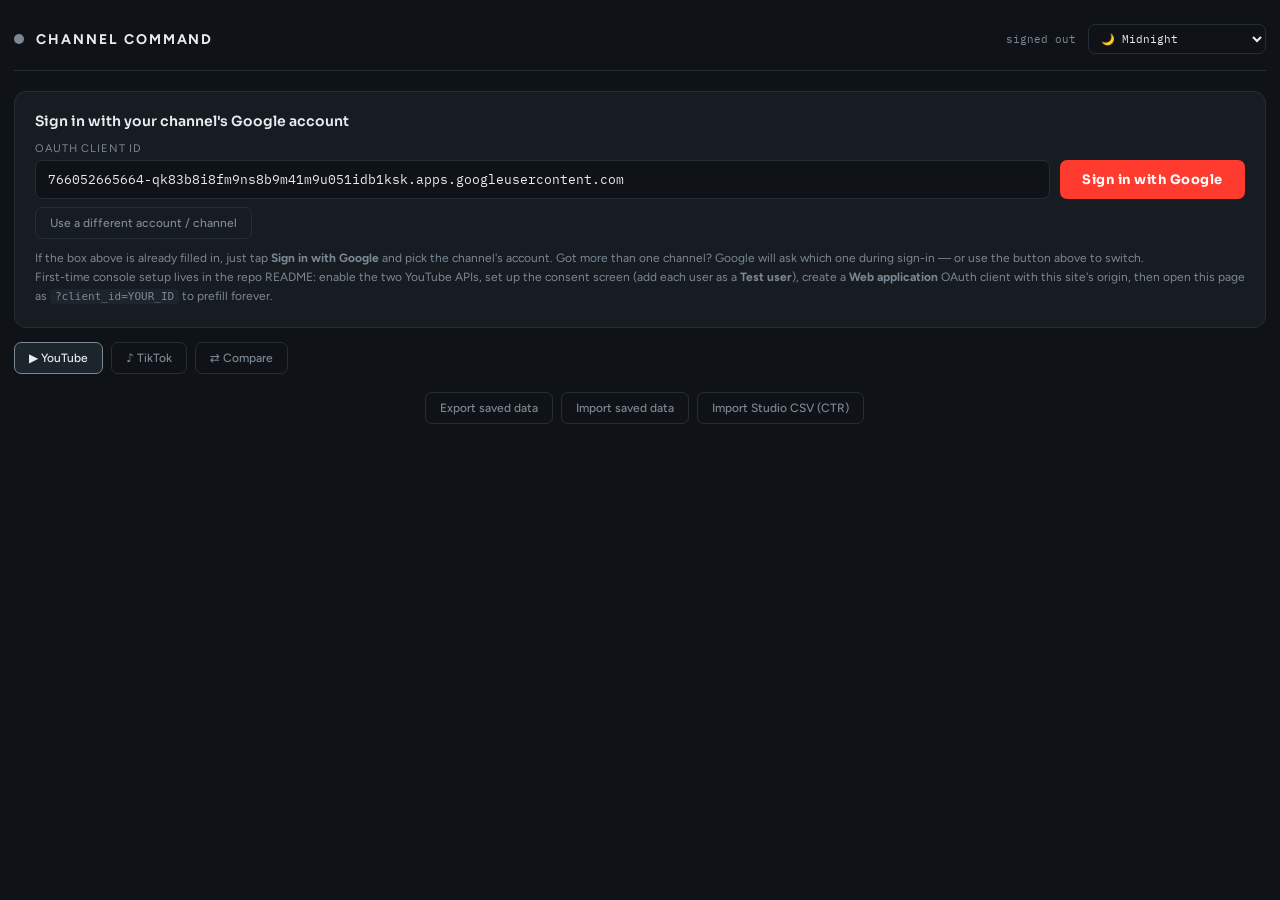
==== commit 2d902ec1: "Deploy dashboard from 01de0f1" ====
--- a/index.html
+++ b/index.html
@@ -5,314 +5,9 @@
 <meta name="viewport" content="width=device-width, initial-scale=1.0">
 <title>Channel Command</title>
 <link rel="preconnect" href="https://fonts.googleapis.com">
-<link href="https://fonts.googleapis.com/css2?family=IBM+Plex+Mono:wght@400;500;600&family=Inter:wght@400;500;600;700&family=Space+Grotesk:wght@500;700&display=swap" rel="stylesheet">
+<link href="https://fonts.googleapis.com/css2?family=Figtree:wght@400;500;600;700;800&family=IBM+Plex+Mono:wght@400;500;600&family=Sora:wght@400;600;700;800&display=swap" rel="stylesheet">
 <script src="https://accounts.google.com/gsi/client" async defer></script>
-<style>
-  :root {
-    --ink:#0f1317; --panel:#161c22; --panel-2:#1c242c; --line:#242e38;
-    --text:#e9edf1; --muted:#7c8894; --live:#ff3b30; --up:#3ddc84; --down:#ff6b60;
-    --accent:#5aa9ff; --purple:#b58cff; --gold:#ffcf5a;
-  }
-  body[data-theme="blush"] {
-    --ink:#fbeef4; --panel:#ffffff; --panel-2:#f8dfeb; --line:#efcadb;
-    --text:#46213c; --muted:#a06f8c; --live:#f43f8e; --up:#188a58; --down:#d94f5c;
-    --accent:#d05ce3; --purple:#8b5cf6; --gold:#d97706;
-  }
-  body[data-theme="lavender"] {
-    --ink:#f2effb; --panel:#ffffff; --panel-2:#e9e2f8; --line:#d9cdf1;
-    --text:#33234f; --muted:#8878a8; --live:#a855f7; --up:#188a58; --down:#e11d48;
-    --accent:#7c3aed; --purple:#c026d3; --gold:#b45309;
-  }
-  body[data-theme="honey"] {
-    --ink:#faf3e7; --panel:#fffdf8; --panel-2:#f7ead2; --line:#ecd7b4;
-    --text:#4a3416; --muted:#a3865a; --live:#ea580c; --up:#15803d; --down:#dc2626;
-    --accent:#d97706; --purple:#9333ea; --gold:#b45309;
-  }
-  body[data-theme="ocean"] {
-    --ink:#0a1220; --panel:#111c2e; --panel-2:#16243a; --line:#1f3350;
-    --text:#e6eefb; --muted:#7e93b3; --live:#38bdf8; --up:#34d399; --down:#fb7185;
-    --accent:#818cf8; --purple:#c084fc; --gold:#fbbf24;
-  }
-  body[data-theme="noir"] {
-    --ink:#000000; --panel:#0c0c0e; --panel-2:#151518; --line:#232327;
-    --text:#f4f4f5; --muted:#8b8b93; --live:#ff2d55; --up:#30d158; --down:#ff453a;
-    --accent:#0a84ff; --purple:#bf5af2; --gold:#ffd60a;
-  }
-  /* refined palettes */
-  body[data-theme="rose"] {
-    --ink:#faf5f3; --panel:#ffffff; --panel-2:#f4e6e2; --line:#ecd8d2;
-    --text:#3d2b30; --muted:#9c7f83; --live:#c05a72; --up:#2f8f6b; --down:#c0506a;
-    --accent:#a86b8f; --purple:#8b6bb1; --gold:#b88a3e;
-  }
-  body[data-theme="sakura"] {
-    --ink:#fdf4f7; --panel:#ffffff; --panel-2:#fbe4ec; --line:#f4d2de;
-    --text:#4a2733; --muted:#a67d8b; --live:#e8698f; --up:#3a9b74; --down:#e05575;
-    --accent:#c76fd6; --purple:#9b6ad0; --gold:#c98a3a;
-  }
-  body[data-theme="pearl"] {
-    --ink:#f7f6f8; --panel:#ffffff; --panel-2:#efedf2; --line:#e5e2ea;
-    --text:#2e2a33; --muted:#8b8794; --live:#d1608a; --up:#2f9e6a; --down:#d15a72;
-    --accent:#b0729c; --purple:#8f74c4; --gold:#b3893f;
-  }
-  body[data-theme="mauve"] {
-    --ink:#1a1520; --panel:#241d2e; --panel-2:#2e2539; --line:#3a2f47;
-    --text:#f0e8f4; --muted:#a294b0; --live:#e77aa6; --up:#5fd0a0; --down:#f0728f;
-    --accent:#c99af0; --purple:#d0a0f5; --gold:#f0c67a;
-  }
-  /* soft dark palettes for night / winding down (low glare, gentle accents) */
-  body[data-theme="twilight"] {
-    --ink:#12131f; --panel:#1b1d2e; --panel-2:#24263a; --line:#31344c;
-    --text:#e7e8f6; --muted:#9095b6; --live:#f08ab0; --up:#5fd0a0; --down:#f0728f;
-    --accent:#a6a0f0; --purple:#bfaef5; --gold:#f0cc84;
-  }
-  body[data-theme="berry"] {
-    --ink:#1b1319; --panel:#271923; --panel-2:#33222d; --line:#402b38;
-    --text:#f4e6ee; --muted:#b18b9c; --live:#e86a96; --up:#63c99a; --down:#ef6d8a;
-    --accent:#d488b4; --purple:#c58fd8; --gold:#e6b47a;
-  }
-  body[data-theme="rosenight"] {
-    --ink:#17141a; --panel:#211c24; --panel-2:#2b242e; --line:#372e3a;
-    --text:#f2e9ef; --muted:#a8929f; --live:#e08099; --up:#66c79a; --down:#e37088;
-    --accent:#cf90ab; --purple:#b48bcc; --gold:#dcb47e;
-  }
-  body[data-theme="dusk"] {
-    --ink:#141420; --panel:#1d1d2b; --panel-2:#262637; --line:#333349;
-    --text:#e9e7f2; --muted:#9896ad; --live:#d67ba4; --up:#5ecb9d; --down:#e07293;
-    --accent:#b39ce0; --purple:#c3a8e6; --gold:#e3c082;
-  }
-  /* light themes get a softer, on-palette error banner (dark themes keep the default red) */
-  body[data-theme="blush"] .error, body[data-theme="lavender"] .error, body[data-theme="honey"] .error,
-  body[data-theme="rose"] .error, body[data-theme="sakura"] .error, body[data-theme="pearl"] .error {
-    background:rgba(192,80,106,.08); border-color:rgba(192,80,106,.35); color:#a83553;
-  }
-  body { transition:background .25s ease, color .25s ease; }
-  * { box-sizing:border-box; margin:0; padding:0; }
-  body {
-    background:var(--ink); color:var(--text);
-    font-family:'Inter',system-ui,sans-serif;
-    -webkit-font-smoothing:antialiased; text-rendering:optimizeLegibility;
-    display:flex; flex-direction:column; align-items:center;
-    padding:24px 14px 60px; min-height:100vh;
-  }
-  .wrap { width:100%; max-width:1460px; position:relative; z-index:1; }
-
-  /* floating thumbnail balls background */
-  #bgBalls { position:fixed; inset:0; overflow:hidden; z-index:0; pointer-events:none; }
-  .bgball { position:absolute; border-radius:50%; background-size:cover; background-position:center; opacity:.15; filter:blur(1px); animation:floatBall linear infinite; will-change:transform; }
-  @keyframes floatBall { 0% { transform:translateY(110vh) rotate(0deg); } 100% { transform:translateY(-30vh) rotate(300deg); } }
-  @media (prefers-reduced-motion:reduce){ .bgball { display:none; } }
-
-  header { display:flex; align-items:center; gap:12px; padding-bottom:16px; border-bottom:1px solid var(--line); margin-bottom:20px; }
-  .live-dot { width:10px; height:10px; border-radius:50%; background:var(--muted); flex:none; }
-  .live-dot.on { background:var(--live); animation:pulse 1.6s ease-in-out infinite; }
-  @keyframes pulse { 0%,100%{box-shadow:0 0 0 0 rgba(255,59,48,.5);} 50%{box-shadow:0 0 0 7px rgba(255,59,48,0);} }
-  @media (prefers-reduced-motion:reduce){ .live-dot.on{animation:none;} }
-  header h1 { font-size:14px; font-weight:700; letter-spacing:.14em; text-transform:uppercase; }
-  header .status { margin-left:auto; font-family:'IBM Plex Mono',monospace; font-size:11px; color:var(--muted); text-align:right; }
-  header select { width:auto; padding:6px 8px; font-size:11px; flex:none; }
-
-  .card { background:var(--panel); border:1px solid var(--line); border-radius:12px; padding:20px; margin-bottom:14px; }
-  .card h2 { font-size:14px; font-weight:600; margin-bottom:12px; font-family:'Space Grotesk',sans-serif; }
-  label { display:block; font-size:11px; letter-spacing:.08em; text-transform:uppercase; color:var(--muted); margin-bottom:5px; }
-  input, select {
-    width:100%; background:var(--ink); border:1px solid var(--line); color:var(--text);
-    border-radius:7px; padding:10px 12px; font-family:'IBM Plex Mono',monospace; font-size:13px;
-  }
-  input:focus, select:focus, textarea:focus, button:focus-visible { outline:2px solid var(--accent); outline-offset:1px; }
-  textarea {
-    width:100%; background:var(--ink); border:1px solid var(--line); color:var(--text);
-    border-radius:7px; padding:10px 12px; font-family:'Inter',sans-serif; font-size:13px; resize:vertical; line-height:1.5;
-  }
-  .idea-list { margin:6px 0 2px; padding:0; list-style:none; }
-  .idea-list li { padding:7px 10px; margin:5px 0; background:var(--panel-2); border:1px solid var(--line); border-radius:7px; font-size:13px; line-height:1.45; }
-  .idea-list li .why { display:block; color:var(--muted); font-size:11px; margin-top:2px; }
-  /* Idea Studio layout: Titles | On-screen text side by side; video ideas in two columns */
-  .idea-cols { display:grid; grid-template-columns:1fr 1fr; gap:18px; }
-  .idea-cols .dsection { margin-bottom:14px; }
-  .idea-list.grid2 { display:grid; grid-template-columns:1fr 1fr; gap:7px; }
-  .idea-list.grid2 li { margin:0; }
-  @media (max-width:640px) { .idea-cols, .idea-list.grid2 { grid-template-columns:1fr; } }
-  .chiprow { display:flex; flex-wrap:wrap; gap:6px; margin-top:4px; }
-  .chip { background:var(--panel-2); border:1px solid var(--line); border-radius:20px; padding:4px 11px; font-size:12px; color:var(--text); }
-  /* report card (per-video grade) */
-  .reportcard { display:flex; gap:16px; align-items:center; background:var(--panel-2); border:1px solid var(--line); border-radius:12px; padding:14px 16px; margin:6px 0 12px; flex-wrap:wrap; }
-  .grade-badge { flex:none; width:66px; height:66px; border-radius:15px; display:flex; align-items:center; justify-content:center; font-family:'IBM Plex Mono',monospace; font-size:27px; font-weight:700; color:#fff; box-shadow:0 4px 14px rgba(0,0,0,.2); }
-  .grade-meta { flex:1; min-width:190px; }
-  .grade-meta .big { font-size:15px; font-weight:700; color:var(--text); }
-  .grade-bars { display:flex; flex-direction:column; gap:5px; margin-top:9px; }
-  .gbar { display:flex; align-items:center; gap:8px; font-size:11px; }
-  .gbar .gl { width:88px; color:var(--muted); flex:none; }
-  .gbar .gt { flex:1; height:6px; background:var(--line); border-radius:4px; overflow:hidden; }
-  .gbar .gf { display:block; height:100%; border-radius:4px; }
-  .gbar .gv { width:52px; text-align:right; color:var(--text); font-family:'IBM Plex Mono',monospace; flex:none; }
-  .tips { margin:8px 0 2px; padding:0; list-style:none; }
-  .tips li { padding:8px 10px 8px 32px; margin:5px 0; background:var(--panel-2); border:1px solid var(--line); border-radius:7px; font-size:12.5px; line-height:1.45; position:relative; }
-  .tips li::before { content:'💡'; position:absolute; left:9px; top:7px; }
-  .hint { font-size:12px; color:var(--muted); margin-top:10px; line-height:1.6; }
-  .hint a { color:var(--text); }
-  .hint code { background:var(--panel-2); padding:1px 5px; border-radius:4px; font-size:11px; }
-  button.primary {
-    background:var(--live); color:#fff; border:none; border-radius:7px; padding:11px 22px;
-    font-family:'Space Grotesk',sans-serif; font-size:13px; font-weight:700; letter-spacing:.04em; cursor:pointer;
-  }
-  button.primary:hover { filter:brightness(1.1); }
-  button.ghost {
-    background:transparent; color:var(--muted); border:1px solid var(--line); border-radius:7px;
-    padding:8px 14px; font-size:12px; cursor:pointer; font-family:'Inter',sans-serif; font-weight:500;
-  }
-  button.ghost:hover { color:var(--text); border-color:var(--muted); }
-  button.ghost[disabled] { opacity:.35; cursor:not-allowed; }
-  #soundBtn { transition:border-color .2s, color .2s; }
-  #soundBtn.on { color:var(--accent); border-color:var(--accent); }
-  .row { display:flex; gap:10px; flex-wrap:wrap; align-items:flex-end; }
-  .field { flex:1 1 260px; }
-
-  .error { display:none; background:rgba(255,59,48,.08); border:1px solid rgba(255,59,48,.4); color:#ffb4ae; border-radius:10px; padding:12px 16px; margin-bottom:14px; font-size:13px; line-height:1.5; cursor:pointer; }
-
-  .channel-banner { display:none; align-items:center; gap:14px; padding:12px 16px; }
-  .channel-banner img { width:44px; height:44px; border-radius:50%; background:var(--panel-2); }
-  .channel-banner .ct { font-size:15px; font-weight:700; }
-  .channel-banner .cc { font-size:12px; color:var(--muted); margin-top:2px; font-family:'IBM Plex Mono',monospace; }
-  .channel-banner .controls { margin-left:auto; display:flex; gap:8px; flex:none; flex-wrap:wrap; }
-  .channel-banner select { width:auto; padding:8px 10px; font-size:12px; }
-
-  .grid { display:none; grid-template-columns:repeat(4,1fr); gap:12px; margin-bottom:14px; }
-  .stat { background:var(--panel); border:1px solid var(--line); border-radius:12px; padding:16px; transition:transform .2s ease, box-shadow .2s ease, border-color .2s ease; }
-  .stat:hover { transform:translateY(-2px); border-color:var(--accent); box-shadow:0 6px 18px rgba(0,0,0,.14); }
-  .stat .label { font-size:10px; letter-spacing:.12em; text-transform:uppercase; color:var(--muted); }
-  .stat-num { font-family:'IBM Plex Mono',monospace; font-weight:600; font-size:clamp(20px,4vw,32px); margin-top:7px; font-variant-numeric:tabular-nums; transition:color .8s ease; }
-  .stat-num.flash { color:var(--up); transition:color 0s; }
-  @keyframes bumpUp { 0% { transform:translateY(8px); opacity:.35; } 100% { transform:none; opacity:1; } }
-  .stat-num.bump { animation:bumpUp .5s ease; }
-  @keyframes pop { 0%{transform:scale(1);} 40%{transform:scale(1.14);} 100%{transform:scale(1);} }
-  .stat.hit { animation:pop .45s ease; }
-  header .status { transition:color 1.4s ease; }
-  header .status.tick { color:var(--up); transition:none; }
-  /* gentle entrance for cards + panels */
-  @keyframes cardIn { from { opacity:0; transform:translateY(12px); } to { opacity:1; transform:none; } }
-  .card, .grid, .footer-tools { animation:cardIn .5s cubic-bezier(.22,.61,.36,1) both; }
-  @media (prefers-reduced-motion:reduce){
-    .stat-num.bump, .stat.hit, .card, .grid, .footer-tools { animation:none; }
-    .stat:hover { transform:none; }
-    svg.chart path.line { stroke-dashoffset:0 !important; animation:none !important; }
-  }
-  #chartTip { position:fixed; z-index:99; display:none; pointer-events:none; background:var(--panel-2); border:1px solid var(--line); color:var(--text); font-family:'IBM Plex Mono',monospace; font-size:11px; padding:5px 9px; border-radius:6px; box-shadow:0 4px 14px rgba(0,0,0,.3); max-width:240px; }
-  .stat .delta { font-family:'IBM Plex Mono',monospace; font-size:11px; margin-top:5px; color:var(--muted); min-height:15px; }
-  .stat .delta.up { color:var(--up); }
-
-  .velocity { display:none; }
-  .vhead { display:flex; align-items:baseline; gap:10px; margin-bottom:12px; }
-  .vhead .label { font-size:10px; letter-spacing:.12em; text-transform:uppercase; color:var(--muted); }
-  .vhead .rate { margin-left:auto; font-family:'IBM Plex Mono',monospace; font-size:12px; }
-  .bars { display:flex; align-items:flex-end; gap:3px; height:56px; border-bottom:1px solid var(--line); }
-  .bars .bar { flex:1; min-width:3px; background:var(--live); border-radius:2px 2px 0 0; min-height:2px; }
-  .bars .bar.zero { background:var(--line); }
-  .session { margin-top:10px; font-family:'IBM Plex Mono',monospace; font-size:11px; color:var(--muted); }
-  .session b { color:var(--up); font-weight:600; }
-
-  .tablecard { display:none; padding:0; overflow:hidden; }
-  .thead-bar { display:flex; align-items:center; padding:14px 16px; border-bottom:1px solid var(--line); gap:10px; }
-  .thead-bar .label { font-size:10px; letter-spacing:.12em; text-transform:uppercase; color:var(--muted); }
-  .thead-bar select { width:auto; padding:6px 10px; font-size:12px; margin-left:auto; }
-  .tscroll { overflow-x:auto; -webkit-overflow-scrolling:touch; }
-  table { width:100%; border-collapse:collapse; font-size:13px; min-width:780px; }
-  th { text-align:right; font-size:10px; letter-spacing:.1em; text-transform:uppercase; color:var(--muted); font-weight:500; padding:10px 14px; border-bottom:1px solid var(--line); }
-  th:first-child { text-align:left; }
-  td { padding:10px 14px; border-bottom:1px solid var(--line); font-family:'IBM Plex Mono',monospace; font-variant-numeric:tabular-nums; text-align:right; white-space:nowrap; }
-  tr:last-child td { border-bottom:none; }
-  td.title { text-align:left; font-family:'Inter',sans-serif; white-space:normal; min-width:200px; max-width:320px; line-height:1.35; cursor:pointer; }
-  td.title:hover { text-decoration:underline; }
-  td .tickup { color:var(--up); }
-  td .zero { color:var(--muted); opacity:.55; }
-  tr.mover td { background:rgba(61,220,132,.05); }
-  tr[data-vid] { cursor:pointer; }
-  tr[data-vid]:hover td { background:var(--panel-2); }
-
-  /* ---- channel trends ---- */
-  .trends { display:none; }
-  .trends .thead { display:flex; align-items:center; gap:10px; flex-wrap:wrap; margin-bottom:6px; }
-  .trends .thead .label { font-size:10px; letter-spacing:.12em; text-transform:uppercase; color:var(--muted); }
-  .trends .range-row { margin-left:auto; margin-bottom:0; }
-  .trends .range-row button { flex:none; min-width:0; padding:6px 12px; }
-
-  .dsection { margin-bottom:20px; }
-  .dsection:last-child { margin-bottom:4px; }
-  .dsection h4 { font-size:12px; font-weight:700; color:var(--text); margin-bottom:3px; }
-  .explain { font-size:11.5px; color:var(--muted); line-height:1.55; margin-bottom:10px; }
-  .comment { padding:11px 0; border-bottom:1px solid var(--line); }
-  .comment:last-child { border-bottom:none; }
-  .comment .who { font-size:12px; font-weight:600; }
-  .comment .who span { color:var(--muted); font-weight:400; }
-  .comment .txt { font-size:13px; line-height:1.5; margin-top:3px; overflow-wrap:anywhere; }
-  .comment .on { font-size:11px; color:var(--muted); margin-top:4px; }
-  .vthumb { aspect-ratio:16/9; object-fit:cover; border-radius:6px; background:var(--panel-2); display:block; border:1px solid var(--line); }
-  td.thumbcell { padding:6px 0 6px 14px; width:76px; }
-  td.thumbcell .vthumb { width:72px; }
-  .chip { display:inline-block; padding:3px 10px; border:1px solid var(--line); border-radius:999px; font-size:11px; margin:0 5px 6px 0; background:var(--ink); }
-  .chip b { font-weight:600; color:var(--muted); font-size:10px; }
-  .chip.missing { border-color:var(--gold); color:var(--gold); }
-  .simrow { display:flex; gap:10px; font-size:12px; padding:7px 0; border-bottom:1px solid var(--line); align-items:center; }
-  .simrow:last-child { border-bottom:none; }
-  .simrow .st { flex:1; line-height:1.35; }
-  .simrow .st span { color:var(--muted); font-size:11px; }
-  .simrow .sv { flex:none; font-family:'IBM Plex Mono',monospace; font-size:11px; color:var(--muted); }
-  .footer-tools { display:flex; gap:8px; justify-content:center; align-items:center; margin-top:4px; flex-wrap:wrap; }
-  #syncStatus { font-size:11px; color:var(--muted); font-family:'IBM Plex Mono',monospace; }
-  #syncStatus.on { color:var(--up); }
-  .bignums { display:flex; gap:10px; flex-wrap:wrap; margin-bottom:10px; }
-  .bignums .mcell { flex:1 1 120px; }
-
-  svg.chart { width:100%; height:auto; display:block; background:var(--ink); border:1px solid var(--line); border-radius:10px; }
-  svg.chart path.line { stroke-linejoin:round; stroke-linecap:round; }
-  @keyframes drawLine { to { stroke-dashoffset:0; } }
-  svg.chart path.line.anim { stroke-dasharray:1; stroke-dashoffset:1; animation:drawLine 1s ease forwards; }
-  svg.chart .grid-line { stroke:var(--line); stroke-width:1; opacity:.5; }
-  svg.chart .end-dot { animation:dotIn .5s .5s ease both; }
-  @keyframes dotIn { from { opacity:0; r:0; } to { opacity:1; } }
-  .hbar-row { display:flex; align-items:center; gap:10px; margin-bottom:7px; font-size:12px; }
-  .hbar-row .hlabel { flex:0 0 148px; color:var(--text); overflow:hidden; text-overflow:ellipsis; white-space:nowrap; }
-  .hbar-row .htrack { flex:1; height:14px; background:var(--ink); border-radius:4px; overflow:hidden; }
-  .hbar-row .hfill { height:100%; background:var(--accent); border-radius:4px; min-width:2px; }
-  .hbar-row .hval { flex:0 0 92px; text-align:right; font-family:'IBM Plex Mono',monospace; font-size:11px; color:var(--muted); }
-  .dnote { font-size:11px; color:var(--muted); line-height:1.5; }
-  .loading { color:var(--muted); font-size:12px; font-family:'IBM Plex Mono',monospace; padding:8px 0; }
-
-  /* ---- detail drawer: persistent right-side panel ---- */
-  .overlay { display:none !important; }
-  .drawer {
-    display:none; position:fixed; z-index:50; inset:0 0 0 auto;
-    width:min(880px, 96vw);
-    background:var(--panel); border-left:1px solid var(--line);
-    box-shadow:-14px 0 44px rgba(0,0,0,.35);
-    overflow-y:auto; -webkit-overflow-scrolling:touch;
-    padding:20px 18px 40px;
-  }
-  #thumbZoom { position:fixed; inset:0; z-index:120; display:none; align-items:center; justify-content:center; background:rgba(0,0,0,.75); pointer-events:none; }
-  #thumbZoom img { width:min(86vw, 1100px); aspect-ratio:16/9; object-fit:cover; border-radius:12px; box-shadow:0 24px 70px rgba(0,0,0,.6); }
-  .drawer .dhead { display:flex; align-items:flex-start; gap:12px; margin-bottom:16px; }
-  .drawer .dhead h3 { font-size:16px; font-weight:700; line-height:1.3; flex:1; }
-  .drawer .close { flex:none; }
-  .range-row { display:flex; gap:8px; margin-bottom:16px; flex-wrap:wrap; }
-  .range-row button { flex:1; min-width:70px; }
-  .range-row button.active { color:var(--text); border-color:var(--accent); }
-  .metric-grid { display:grid; grid-template-columns:repeat(auto-fit,minmax(138px,1fr)); gap:10px; margin-bottom:18px; }
-  /* the 8-tile "how it's doing" grids show all 8 on one row on a wide screen */
-  @media (min-width:1180px) { .metric-grid.m8 { grid-template-columns:repeat(8,1fr); } }
-  .mcell { background:var(--ink); border:1px solid var(--line); border-radius:8px; padding:12px; }
-  .mcell .label { font-size:9px; letter-spacing:.1em; text-transform:uppercase; color:var(--muted); }
-  .mcell .val { font-family:'IBM Plex Mono',monospace; font-size:18px; font-weight:600; margin-top:5px; font-variant-numeric:tabular-nums; }
-  .mcell .sub { font-size:10px; color:var(--muted); margin-top:3px; line-height:1.4; }
-
-  @media (max-width:620px) {
-    .grid { grid-template-columns:repeat(2,1fr); gap:8px; }
-    .stat { padding:12px 10px; }
-    .channel-banner { flex-wrap:wrap; }
-    .channel-banner .controls { margin-left:0; width:100%; }
-    .hbar-row .hlabel { flex-basis:104px; font-size:11px; }
-    .hbar-row .hval { flex-basis:78px; }
-    .trends .range-row { margin-left:0; width:100%; }
-  }
-</style>
+<link rel="stylesheet" href="style.css">
 </head>
 <body>
 <div class="wrap">
@@ -364,6 +59,12 @@
     </p>
   </div>
 
+  <div class="switcher" style="display:flex;gap:8px;margin-bottom:18px;flex-wrap:wrap">
+    <a href="./" style="text-decoration:none"><button class="ghost" style="background:var(--panel-2);border-color:var(--muted);color:var(--text)">▶ YouTube</button></a>
+    <a href="./tiktok.html" style="text-decoration:none"><button class="ghost">♪ TikTok</button></a>
+    <a href="./compare.html" style="text-decoration:none"><button class="ghost">⇄ Compare</button></a>
+  </div>
+
   <div class="error" id="errorBox"></div>
 
   <!-- CHANNEL BANNER -->
@@ -388,12 +89,34 @@
     </div>
   </div>
 
+  <!-- ANSWER CARD — one screen that says how it's going, above everything else -->
+  <div class="card answer-card" id="answerCard" style="display:none">
+    <div class="achips" id="answerChips"></div>
+    <div class="abody" id="answerBody"></div>
+  </div>
+
+  <!-- ROOMS — the same cards, sorted into four. The one-page switch turns this off. -->
+  <div class="roombar" id="roomBar" style="display:none">
+    <div class="tabs" role="tablist" id="roomTabs">
+      <button role="tab" data-room="now" aria-selected="true">Now</button>
+      <button role="tab" data-room="videos" aria-selected="false">Videos</button>
+      <button role="tab" data-room="audience" aria-selected="false">Audience</button>
+      <button role="tab" data-room="ideas" aria-selected="false">Ideas</button>
+    </div>
+    <label class="onepage" title="Turn the rooms off and stack every card, exactly as it was before">
+      <input type="checkbox" id="onePage"> One page
+    </label>
+  </div>
+
+  <div class="room-pane on" data-pane="now">
+  <div class="room-divider"><span>Now</span><hr></div>
+
   <!-- LIVE TOTALS -->
   <div class="grid" id="statsGrid">
-    <div class="stat"><div class="label">Views</div><div class="stat-num" id="viewsNum">–</div><div class="delta" id="viewsDelta"></div></div>
-    <div class="stat"><div class="label">Likes</div><div class="stat-num" id="likesNum">–</div><div class="delta" id="likesDelta"></div></div>
-    <div class="stat"><div class="label">Subscribers</div><div class="stat-num" id="subsNum">–</div><div class="delta" id="subsDelta"></div></div>
-    <div class="stat"><div class="label">Comments</div><div class="stat-num" id="commentsNum">–</div><div class="delta" id="commentsDelta"></div></div>
+    <div class="stat"><div class="label">Views</div><div class="stat-num" id="viewsNum">–</div><div class="delta" id="viewsDelta"></div><div class="sparkslot" id="viewsSpark"></div></div>
+    <div class="stat"><div class="label">Likes</div><div class="stat-num" id="likesNum">–</div><div class="delta" id="likesDelta"></div><div class="sparkslot" id="likesSpark"></div></div>
+    <div class="stat"><div class="label">Subscribers</div><div class="stat-num" id="subsNum">–</div><div class="delta" id="subsDelta"></div><div class="sparkslot" id="subsSpark"></div></div>
+    <div class="stat"><div class="label">Comments</div><div class="stat-num" id="commentsNum">–</div><div class="delta" id="commentsDelta"></div><div class="sparkslot" id="commentsSpark"></div></div>
   </div>
 
   <div class="card velocity" id="velocityPanel">
@@ -423,8 +146,20 @@
         <p class="explain" id="latestMetaLine" style="margin-bottom:14px"></p>
       </div>
     </div>
-    <div class="loading" id="latestLoading" style="display:none">loading latest video analytics…</div>
+    <div class="loading" id="latestLoading" style="display:none"><div class="sk"><i></i><i></i><i></i></div></div>
     <div id="latestContent"></div>
+  </div>
+
+  </div><!-- /room: now -->
+
+  <div class="room-pane" data-pane="audience">
+  <div class="room-divider"><span>Audience</span><hr></div>
+
+  <!-- AUDIENCE — the who/when half of Channel trends -->
+  <div class="card" id="audienceCard" style="display:none">
+    <div style="font-size:10px;letter-spacing:.12em;text-transform:uppercase;color:var(--muted)">Audience — who’s watching, and when</div>
+    <p class="explain" style="margin-top:8px">When your views actually arrive, how the subscriber count has moved, and how you compare with similar channels. Uses the same date range as Channel trends.</p>
+    <div id="audienceContent" class="slidebox"><div class="sk"><i></i><i></i><i></i></div></div>
   </div>
 
   <!-- RECENT COMMENTS -->
@@ -435,6 +170,11 @@
     <button class="ghost" id="cwordsBtn" style="margin-top:10px">💡 Find patterns in the last 100 comments</button>
     <div id="cwordsOut"></div>
   </div>
+
+  </div><!-- /room: audience -->
+
+  <div class="room-pane" data-pane="ideas">
+  <div class="room-divider"><span>Ideas</span><hr></div>
 
   <!-- HASHTAGS & KEYWORDS -->
   <div class="card" id="keywordsCard" style="display:none">
@@ -475,6 +215,18 @@
     <div id="coachContent"><p class="dnote">crunching your history…</p></div>
   </div>
 
+  </div><!-- /room: ideas -->
+
+  <div class="room-pane" data-pane="videos">
+  <div class="room-divider"><span>Videos</span><hr></div>
+
+  <!-- ACCOUNT-WIDE BREAKDOWN -->
+  <div class="card" id="breakdownCard" style="display:none">
+    <div style="font-size:10px;letter-spacing:.12em;text-transform:uppercase;color:var(--muted)">Account breakdown — your whole channel at a glance</div>
+    <p class="explain" style="margin-top:8px">Everything compiled across every upload: lifetime totals, per-video averages, average retention, like/dislike balance, and the tags your best videos share.</p>
+    <div id="breakdownContent"><p class="dnote">compiling…</p></div>
+  </div>
+
   <!-- CHANNEL TRENDS -->
   <div class="card trends" id="trendsCard">
     <div class="thead">
@@ -486,32 +238,41 @@
       </div>
     </div>
     <p class="explain">The bigger picture for the whole channel. YouTube adds up this data once a day, so “today” is usually still filling in.</p>
-    <div class="loading" id="trendsLoading" style="display:none">loading channel trends…</div>
-    <div id="trendsContent"></div>
+    <div class="loading" id="trendsLoading" style="display:none"><div class="sk"><i></i><i></i><i></i><i></i></div></div>
+    <div id="trendsContent" class="slidebox"></div>
   </div>
 
   <!-- VIDEO TABLE -->
   <div class="card tablecard" id="tableCard">
     <div class="thead-bar">
       <div class="label" id="tableLabel">Videos — tap a row for deep analytics</div>
-      <select id="sortMode">
+      <select id="sortMode" title="Or click any column header to sort by it">
         <option value="hot" selected>Sort: hottest</option>
         <option value="views">Sort: most views</option>
         <option value="newest">Sort: newest</option>
         <option value="pace">Sort: views/day pace</option>
-        <option value="avgpct">Sort: % watched†</option>
+        <option value="tickV">Sort: moving right now</option>
+        <option value="title">Sort: title A–Z</option>
+        <option value="likes">Sort: most likes</option>
+        <option value="comments">Sort: most comments</option>
+        <option value="dislikes">Sort: most dislikes†</option>
+        <option value="saves">Sort: most saves†</option>
+        <option value="avgPct">Sort: % watched†</option>
         <option value="subs">Sort: subs gained†</option>
         <option value="shares">Sort: shares†</option>
+        <option value="" disabled>— or click a column header —</option>
       </select>
     </div>
     <div class="tscroll">
       <table>
-        <thead><tr><th></th><th>Video</th><th>Views</th><th>+tick</th><th>+session</th><th>Likes</th><th>Comments</th><th title="Official stats, last 28 days, lag 24-48h">Avg %†</th><th title="Official stats, last 28 days, lag 24-48h">Subs†</th><th title="Official stats, last 28 days, lag 24-48h">Shares†</th></tr></thead>
+        <thead><tr id="thRow"><th></th><th data-sort="title" style="text-align:left" title="Click to sort">Video</th><th data-sort="views" title="Click to sort">Views</th><th data-sort="tickV" title="Click to sort">+tick</th><th data-sort="sessV" title="Click to sort">+session</th><th data-sort="likes" title="Click to sort">Likes</th><th data-sort="dislikes" title="Only you can see dislikes — official stats, last 28 days, lag 24-48h. Click to sort">Dislikes†</th><th data-sort="saves" title="Times saved to a playlist or Watch Later — official stats, last 28 days. Click to sort">Saves†</th><th data-sort="comments" title="Click to sort">Comments</th><th data-sort="avgPct" title="Official stats, last 28 days, lag 24-48h. Click to sort">Avg %†</th><th data-sort="subs" title="Official stats, last 28 days, lag 24-48h. Click to sort">Subs†</th><th data-sort="shares" title="Official stats, last 28 days, lag 24-48h. Click to sort">Shares†</th></tr></thead>
         <tbody id="tbody"></tbody>
       </table>
     </div>
     <p class="dnote" style="padding:10px 16px" id="rollupNote">† = YouTube's official stats for the last 28 days — they lag 24–48h and won't match the live columns.</p>
   </div>
+
+  </div><!-- /room: videos -->
 
   <div class="footer-tools">
     <span id="syncStatus" title="Cross-device sync via your private Worker storage, locked to your channel"></span>
@@ -524,7 +285,6 @@
 </div>
 
 <!-- DETAIL DRAWER -->
-<div class="overlay" id="overlay"></div>
 <div class="drawer" id="drawer">
   <div class="dhead">
     <h3 id="dTitle"></h3>
@@ -537,10 +297,23 @@
     <button class="ghost" data-days="90">90 days</button>
     <button class="ghost" data-days="0">Lifetime</button>
   </div>
-  <div class="loading" id="dLoading" style="display:none">loading analytics…</div>
-  <div id="dContent"></div>
+  <div class="loading" id="dLoading" style="display:none"><div class="sk"><i></i><i></i><i></i><i></i><i></i></div></div>
+  <div id="dContent" class="slidebox"></div>
   <div id="kwLabWrap" style="margin-top:6px"></div>
   <p class="dnote" style="margin-top:14px">Sections only appear once YouTube has data for them. YouTube adds this data up once a day (usually 24–48h behind), so it won't match the live counters exactly.</p>
+</div>
+
+<!-- MILESTONE MOMENT -->
+<canvas id="confettiCv"></canvas>
+<div id="party" role="dialog" aria-modal="true" aria-label="Milestone reached">
+  <div class="scrim"></div>
+  <div class="core">
+    <div class="plb" id="partyLabel">Subscribers</div>
+    <div class="pnum" id="partyNum">0</div>
+    <div class="psub" id="partySub">You just hit a new milestone</div>
+    <div class="pnote" id="partyNote"></div>
+    <button class="pclose" id="partyClose">Lovely</button>
+  </div>
 </div>
 
 <script>
@@ -550,7 +323,6 @@
   const DATA = 'https://www.googleapis.com/youtube/v3/';
   const ANALYTICS = 'https://youtubeanalytics.googleapis.com/v2/reports';
   // youtube.force-ssl: required by YouTube for ANY comments call.
-  // drive.appdata: sandboxed hidden per-Google-account folder for cross-device sync (can't see real Drive files).
   // NOTE: drive.appdata (cross-device sync) is intentionally NOT requested. Supervised/managed
   // Google accounts are blocked from Drive, and asking for it made Google refuse their whole
   // sign-in ("Service unavailable"). YouTube-only scopes keep sign-in working for every account.
@@ -562,7 +334,7 @@
   let timer = null, paused = false, hiddenPaused = false;
   let intervalMs = 60000;
   let uploadsPlaylist = '', videoIds = [], meta = {}, perVideo = {};
-  let prevTotals = null, sessionStart = null, sessionTime = 0, history = [];
+  let prevTotals = null, lastTotals = null, sessionStart = null, sessionTime = 0, history = [];
   let channelPublished = '2005-01-01';
   let currentVideo = null, currentDays = 28, trendDays = 28, trendSeq = 0, latestVid = null, pollCount = 0;
   let slotVid = null, slotIdx = 0; // which recent upload the "Latest upload" card is currently showing
@@ -606,7 +378,39 @@
         if (nowS[1] - d1[1] >= 50 && nowS[1] - d1[1] >= (d1[1] - d2[1]) * 1.5) accelSet.add(vid);
       }
     }
-    if (videoIds.length) { seedSnapsFromHistory(); renderTable(); loadTrends(); }
+    // history arrives after the first poll, so re-render the panels that depend on it —
+    // otherwise the milestone projection is missing until the next refresh
+    if (videoIds.length) { seedSnapsFromHistory(); renderTable(); renderCoaching(); loadTrends(); }
+    renderStatSparks();
+    renderAnswer(); // the "today vs your usual" line needs the recorded history
+  }
+
+  // A 12-point trend line under each headline number, drawn from the snapshot robot's
+  // recorded history — the number alone can't show whether it's climbing or flat.
+  function renderStatSparks() {
+    const slots = [['viewsSpark'], ['likesSpark'], ['subsSpark'], ['commentsSpark']];
+    const clear = () => slots.forEach(([id]) => { const el = $(id); if (el) el.innerHTML = ''; });
+    const chn = hist && ((hist.channels && hist.channels[chanId]) || hist.channel);
+    if (!chn || chn.length < 3) { clear(); return; }
+    const t1 = chn[chn.length - 1][0], t0 = Math.max(chn[0][0], t1 - 12 * 864e5);
+    if (!(t1 > t0)) { clear(); return; }
+    const N = 12, times = [];
+    for (let i = 0; i < N; i++) times.push(t0 + (t1 - t0) * i / (N - 1));
+    const chanSeries = idx => times.map(t => { const s = histAtOrBefore(chn, t); return s ? s[idx] : null; }).filter(v => v != null);
+    const sumSeries = idx => times.map(t => {
+      let tot = 0, any = false;
+      for (const arr of Object.values((hist && hist.videos) || {})) { const s = histAtOrBefore(arr, t); if (s) { tot += s[idx] || 0; any = true; } }
+      return any ? tot : null;
+    }).filter(v => v != null);
+    // a flat line says nothing and just adds ink — only draw one that actually moves
+    const put = (id, pts, color) => {
+      const el = $(id); if (!el) return;
+      el.innerHTML = (pts.length >= 4 && Math.max(...pts) > Math.min(...pts)) ? sparkHtml(pts, color) : '';
+    };
+    put('viewsSpark', chanSeries(2), 'var(--live)');
+    put('subsSpark', chanSeries(1), 'var(--up)');
+    put('likesSpark', sumSeries(2), 'var(--accent)');
+    put('commentsSpark', sumSeries(3), 'var(--purple)');
   }
 
   const cacheSet = (k, obj) => {
@@ -715,6 +519,22 @@
   const analyticsApi = params => api(ANALYTICS + '?' + new URLSearchParams({ ids: 'channel==MINE', ...params }));
   const tryApi = params => analyticsApi(params).catch(() => null);
 
+  // Per-video summary. `dislikes` is owner-only and YouTube can reject it in some report
+  // combinations — if that happens the whole summary would be lost, so fall back to the
+  // metric set without it. Callers detect availability via row.length > 9.
+  const SUMMARY_METRICS = 'views,estimatedMinutesWatched,averageViewDuration,averageViewPercentage,likes,comments,shares,subscribersGained,subscribersLost';
+  async function summaryApi(base, opts) {
+    const soft = opts && opts.soft; // soft = never throw (returns null), for the latest-upload card
+    const full = { ...base, metrics: SUMMARY_METRICS + ',dislikes' };
+    const lite = { ...base, metrics: SUMMARY_METRICS };
+    if (soft) {
+      const r = await tryApi(full);
+      return (r && r.rows && r.rows.length) ? r : await tryApi(lite);
+    }
+    try { return await analyticsApi(full); }
+    catch (e) { if (e && e.reauth) throw e; return await analyticsApi(lite); }
+  }
+
   async function ensureVideoTitles(ids) {
     const missing = [...new Set(ids)].filter(id => id && !meta[id] && !titleCache[id]);
     for (const part of chunk(missing, 50)) {
@@ -765,6 +585,7 @@
     }
     if (!videoIds.length) throw new Error('No public videos found.');
     $('tableLabel').textContent = 'Videos — tracking ' + videoIds.length + ' · tap a row for deep analytics';
+    renderStatSparks(); // history may already be loaded; chanId is only known now
 
     setStatus('loading tags…');
     for (const part of chunk(videoIds, 50)) {
@@ -782,6 +603,8 @@
     prevTotals = null; sessionStart = null; history = []; perVideo = {}; paused = false;
     $('setupPanel').style.display = 'none';
     $('channelBanner').style.display = 'flex';
+    $('roomBar').style.display = 'flex';
+    $('audienceCard').style.display = 'block';
     $('statsGrid').style.display = 'grid';
     $('velocityPanel').style.display = 'block';
     $('trendsCard').style.display = 'block';
@@ -789,6 +612,7 @@
     $('commentsCard').style.display = 'block';
     $('keywordsCard').style.display = 'block';
     $('ideasCard').style.display = 'block';
+    $('breakdownCard').style.display = 'block';
     $('coachCard').style.display = 'block';
     setGeminiState(); // now that we're signed in, reflect Worker-provided AI if configured
 
@@ -801,6 +625,7 @@
     timer = setInterval(poll, intervalMs);
     showSlot(0); // fills the Latest-upload card header + analytics for the newest video
     loadRollup();
+    loadChannelBreakdown();
     spawnBalls();
     loadHistory(); // calls loadTrends() once history is fetched — avoids a duplicate 5-query trends load
     syncPull();    // cross-device sync via the Worker's private KV (no Drive scope); no-ops without a Worker
@@ -850,6 +675,140 @@
   let audioCtx = null; const lastChime = {};
   function unlockAudio() {
     try { if (!audioCtx) audioCtx = new (window.AudioContext || window.webkitAudioContext)(); if (audioCtx.state === 'suspended') audioCtx.resume(); } catch (e) {}
+  }
+
+  /* ---------- the milestone moment ----------
+     Full screen, everything behind it blurred, confetti down the whole page and a
+     party sound. Fires once per milestone ever — the ones already passed are
+     recorded so a reload can't replay them. */
+  const CELEB_KEY = 'cc_celebrated';
+  const celebrated = () => { try { return JSON.parse(localStorage.getItem(CELEB_KEY) || '{}'); } catch (e) { return {}; } };
+  const setCeleb = (key, val) => { try { const c = celebrated(); c[key] = val; localStorage.setItem(CELEB_KEY, JSON.stringify(c)); } catch (e) {} };
+
+  function partySound() {
+    if (!soundOn) return;
+    unlockAudio();
+    if (!audioCtx) return;
+    const c = audioCtx, now = c.currentTime;
+    const master = c.createGain(); master.gain.value = 0.85; master.connect(c.destination);
+    // the popper: a short filtered noise burst
+    const len = Math.floor(0.22 * c.sampleRate), buf = c.createBuffer(1, len, c.sampleRate), d = buf.getChannelData(0);
+    for (let i = 0; i < len; i++) d[i] = (Math.random() * 2 - 1) * Math.pow(1 - i / len, 3);
+    const src = c.createBufferSource(); src.buffer = buf;
+    const bp = c.createBiquadFilter(); bp.type = 'bandpass'; bp.frequency.value = 1500; bp.Q.value = 0.6;
+    const g0 = c.createGain(); g0.gain.value = 0.32;
+    src.connect(bp); bp.connect(g0); g0.connect(master); src.start(now);
+    // a rising major arpeggio, each note with an octave sparkle on top
+    [523.25, 659.25, 783.99, 1046.5, 1318.51].forEach((f, i) => {
+      const t = now + 0.06 + i * 0.088;
+      const o = c.createOscillator(); o.type = 'triangle'; o.frequency.value = f;
+      const g = c.createGain();
+      g.gain.setValueAtTime(0, t); g.gain.linearRampToValueAtTime(0.2, t + 0.02);
+      g.gain.exponentialRampToValueAtTime(0.0001, t + 0.55);
+      o.connect(g); g.connect(master); o.start(t); o.stop(t + 0.6);
+      const o2 = c.createOscillator(); o2.type = 'sine'; o2.frequency.value = f * 2;
+      const g2 = c.createGain();
+      g2.gain.setValueAtTime(0, t); g2.gain.linearRampToValueAtTime(0.06, t + 0.015);
+      g2.gain.exponentialRampToValueAtTime(0.0001, t + 0.34);
+      o2.connect(g2); g2.connect(master); o2.start(t); o2.stop(t + 0.4);
+    });
+    // a tail of glitter
+    for (let i = 0; i < 16; i++) {
+      const t = now + 0.5 + Math.random() * 1.1;
+      const o = c.createOscillator(); o.type = 'sine'; o.frequency.value = 1500 + Math.random() * 2400;
+      const g = c.createGain();
+      g.gain.setValueAtTime(0, t); g.gain.linearRampToValueAtTime(0.045, t + 0.01);
+      g.gain.exponentialRampToValueAtTime(0.0001, t + 0.19);
+      o.connect(g); g.connect(master); o.start(t); o.stop(t + 0.22);
+    }
+  }
+
+  const CONFETTI_COLOURS = ['#ff3b30', '#ffcf5a', '#3ddc84', '#5aa9ff', '#ff5c8a', '#b58cff', '#ffffff'];
+  let confRaf = null, confResize = null;
+  function confetti(dur) {
+    const cv = $('confettiCv'); if (!cv) return;
+    const ctx = cv.getContext('2d');
+    const dpr = Math.min(2, window.devicePixelRatio || 1);
+    const size = () => { cv.width = innerWidth * dpr; cv.height = innerHeight * dpr; ctx.setTransform(dpr, 0, 0, dpr, 0, 0); };
+    size();
+    if (confResize) removeEventListener('resize', confResize);
+    confResize = size; addEventListener('resize', confResize);
+    cv.style.display = 'block';
+    // density from area, and seeded across the whole height plus a screen above it,
+    // so the page is covered from the first frame rather than filling in slowly
+    const N = Math.round(Math.max(120, Math.min(260, (innerWidth * innerHeight) / 3600)));
+    const P = Array.from({ length: N }, (_, i) => ({
+      x: Math.random() * innerWidth, y: Math.random() * innerHeight * 1.9 - innerHeight * 0.9,
+      w: 6 + Math.random() * 7, h: 9 + Math.random() * 11,
+      vy: 2.4 + Math.random() * 3.4, vx: (Math.random() - 0.5) * 1.2,
+      rot: Math.random() * Math.PI * 2, vr: (Math.random() - 0.5) * 0.24,
+      sw: Math.random() * Math.PI * 2, ss: 0.02 + Math.random() * 0.04,
+      c: CONFETTI_COLOURS[i % CONFETTI_COLOURS.length]
+    }));
+    const t0 = performance.now();
+    const frame = now => {
+      const el = now - t0, fade = Math.max(0, Math.min(1, (dur - el) / 900));
+      ctx.clearRect(0, 0, innerWidth, innerHeight); ctx.globalAlpha = fade;
+      for (const p of P) {
+        p.sw += p.ss; p.x += p.vx + Math.sin(p.sw) * 0.9; p.y += p.vy; p.rot += p.vr;
+        if (p.y > innerHeight + 40) { p.y = -30; p.x = Math.random() * innerWidth; }
+        ctx.save(); ctx.translate(p.x, p.y); ctx.rotate(p.rot);
+        ctx.fillStyle = p.c;
+        const flutter = Math.abs(Math.cos(p.sw * 1.6)); // paper turning edge-on
+        ctx.fillRect(-p.w / 2, -p.h * flutter / 2, p.w, p.h * flutter);
+        ctx.restore();
+      }
+      if (el < dur) confRaf = requestAnimationFrame(frame);
+      else stopConfetti();
+    };
+    confRaf = requestAnimationFrame(frame);
+  }
+  function stopConfetti() {
+    if (confRaf) { cancelAnimationFrame(confRaf); confRaf = null; }
+    if (confResize) { removeEventListener('resize', confResize); confResize = null; }
+    const cv = $('confettiCv'); if (!cv) return;
+    cv.getContext('2d').clearRect(0, 0, innerWidth, innerHeight);
+    cv.style.display = 'none';
+  }
+  let lastPartyFocus = null;
+  function celebrate(value, label, note) {
+    $('partyLabel').textContent = label;
+    $('partyNum').textContent = fmt.format(value);
+    $('partySub').textContent = 'You just hit a new milestone';
+    $('partyNote').textContent = note || '';
+    lastPartyFocus = document.activeElement;
+    $('party').classList.add('on');
+    $('partyClose').focus();
+    if (reducedMotion) return; // the moment still happens, just without motion or noise
+    partySound(); confetti(5400);
+  }
+  function closeParty() {
+    $('party').classList.remove('on');
+    stopConfetti();
+    try { if (lastPartyFocus && lastPartyFocus.focus) lastPartyFocus.focus(); } catch (e) {}
+  }
+  // Watch the live counters for a crossing. On first sight of a channel we only
+  // record where it already is, so signing in never sets off a party for a
+  // milestone that was passed months ago.
+  function checkMilestones(t) {
+    if (!chanId || !t) return;
+    [['subs', 'Subscribers', 'subscribers'], ['views', 'Views', 'views']].forEach(([k, label, word]) => {
+      const cur = t[k];
+      if (!cur || !isFinite(cur)) return;
+      const seenKey = chanId + ':' + k + ':seen';
+      const seen = celebrated();
+      const last = seen[seenKey];
+      // first sight of this channel: record where it already is and celebrate nothing
+      if (typeof last !== 'number') { setCeleb(seenKey, cur); return; }
+      if (cur <= last) return;
+      const target = nextMilestone(last);
+      const hitKey = chanId + ':' + k + ':' + target;
+      setCeleb(seenKey, cur);
+      if (cur >= target && !seen[hitKey]) {
+        setCeleb(hitKey, 1);
+        celebrate(target, label, fmt.format(target) + ' ' + word + ' — that is a real number of people.');
+      }
+    });
   }
   function chime(freqs, dur) {
     if (!soundOn || !audioCtx) return;
@@ -926,13 +885,18 @@
         if (d > 0) {
           flash(el); el.classList.remove('bump'); void el.offsetWidth; el.classList.add('bump');
           const tile = el.closest('.stat'); if (tile) { tile.classList.remove('hit'); void tile.offsetWidth; tile.classList.add('hit'); }
-          if (k === 'likes') playFor('like'); else if (k === 'subs') playFor('sub');
+          if (k === 'likes') { playFor('like'); celebrateTile(tile, 'var(--live)'); }
+          else if (k === 'subs') { playFor('sub'); celebrateTile(tile, 'var(--up)'); }
         }
         const de = $(dl);
         if (d === null) { de.textContent = ''; de.className = 'delta'; }
         else if (d > 0) { de.textContent = '+' + fmt.format(d); de.className = 'delta up'; }
         else { de.textContent = '±0'; de.className = 'delta'; }
       });
+
+      lastTotals = totals;
+      checkMilestones(totals);
+      renderAnswer();
 
       if (prevTotals) {
         history.push(Math.max(0, totals.views - prevTotals.views));
@@ -959,6 +923,7 @@
       renderLiveRace();
       renderKeywords();
       renderCoaching();
+      renderChannelBreakdown();
       pollCount++;
       if (workerUrl && (!workerPulled || pollCount % 3 === 0)) pullWorkerMinutes();
       if (pollCount % 5 === 1) loadComments();
@@ -981,56 +946,127 @@
   }
 
   // one cheap analytics call powers the table's Avg % / Subs / Shares columns (spec: channel-level rollup)
-  let rollupMap = {};
+  let rollupMap = {}, dislikesOk = null, savesOk = null; // null = unknown yet, false = YouTube refused the metric
   async function loadRollup() {
-    const key = 'cc:rollup:v1:28';
+    const key = 'cc:rollup:v3:28'; // v3 = adds saves (videosAddedToPlaylists)
+    // A cached result that had to drop an optional metric is only trusted briefly, so one bad
+    // response can't hide a column for a whole day — it retries on the next visit instead.
     let c = cacheGet(key, 12 * 3600 * 1000);
+    if (c && c.degraded) c = cacheGet(key, 20 * 60 * 1000);
     if (!c || !c.rows) {
       const { startDate, endDate } = rangeDates(28);
+      const CORE = ['views', 'averageViewPercentage', 'subscribersGained', 'shares', 'likes'];
+      // Tried richest first. dislikes and videosAddedToPlaylists are the optional extras —
+      // if YouTube refuses either, we still keep every other column rather than losing the lot.
+      const SETS = [
+        CORE.concat('dislikes', 'videosAddedToPlaylists'),
+        CORE.concat('videosAddedToPlaylists'),
+        CORE.concat('dislikes'),
+        CORE
+      ];
       const rows = [];
+      let used = null;
       for (const part of chunk(videoIds, 200)) {
-        const r = await tryApi({ startDate, endDate, dimensions: 'video', metrics: 'views,averageViewPercentage,subscribersGained,shares', filters: 'video==' + part.join(','), sort: '-views', maxResults: '200' });
-        if (r && r.rows) rows.push(...r.rows);
-      }
-      c = { rows };
+        const q = m => ({ startDate, endDate, dimensions: 'video', metrics: m.join(','), filters: 'video==' + part.join(','), sort: '-views', maxResults: '200' });
+        for (const set of SETS) {
+          const r = await tryApi(q(set));
+          if (r && r.rows && r.rows.length) { rows.push(...r.rows); used = used || set; break; }
+        }
+      }
+      c = { rows, metrics: used || [], degraded: !used || used.length < SETS[0].length };
       cacheSet(key, c);
     }
     rollupMap = {};
-    for (const r of c.rows || []) rollupMap[r[0]] = { avgPct: r[2], subs: r[3], shares: r[4] };
+    // Map by metric NAME so a fallback set can never shift the columns out of alignment.
+    // Column 0 is the video id (the dimension), so metric i sits at index i+1.
+    const M = c.metrics || [];
+    const at = (row, name) => { const i = M.indexOf(name); return i < 0 ? null : row[i + 1]; };
+    for (const r of c.rows || []) rollupMap[r[0]] = {
+      avgPct: at(r, 'averageViewPercentage'), subs: at(r, 'subscribersGained'), shares: at(r, 'shares'),
+      likes28: at(r, 'likes'), dislikes: at(r, 'dislikes'), saves: at(r, 'videosAddedToPlaylists')
+    };
+    dislikesOk = M.includes('dislikes');
+    savesOk = M.includes('videosAddedToPlaylists');
     const d = (c.fetchedAt || '').slice(0, 10);
-    if (d) $('rollupNote').textContent = '† = YouTube’s official stats, last 28 days (fetched ' + d + ') — they lag 24–48h and won’t match the live columns.';
+    let note = '† = YouTube’s official stats, last 28 days' + (d ? ' (fetched ' + d + ')' : '') + ' — they lag 24–48h and won’t match the live columns.';
+    if (c.rows && c.rows.length && !dislikesOk) note += ' Dislikes: YouTube didn’t return this metric, so that column is blank — it retries automatically.';
+    else if (dislikesOk) {
+      const tot = Object.values(rollupMap).reduce((a, x) => a + (x.dislikes || 0), 0);
+      if (!tot) note += ' Dislikes are working and genuinely 0 across these 28 days — a “0” means none, a “·” means no data.';
+    }
+    $('rollupNote').textContent = note;
     renderTable();
+    renderChannelBreakdown(); // rollup adds dislikes/retention to the account breakdown
   }
 
   let hideThumbZoom = null;
+  // one sort model shared by the dropdown and the clickable column headers.
+  // dir: -1 = biggest first (default for numbers), 1 = smallest first.
+  let tableSort = { key: 'hot', dir: -1 };
+  const SORT_VAL = {
+    hot: r => r.sessV || 0,
+    newest: r => new Date(r.publishedAt).getTime() || 0,
+    pace: r => r.pace || 0,
+    title: r => (r.title || '').toLowerCase(),
+    views: r => r.views || 0,
+    tickV: r => r.tickV || 0,
+    sessV: r => r.sessV || 0,
+    likes: r => r.likes || 0,
+    comments: r => r.comments || 0,
+    // official-stats columns: missing values sort last in either direction
+    dislikes: r => (r.ru.dislikes != null ? r.ru.dislikes : null),
+    saves: r => (r.ru.saves != null ? r.ru.saves : null),
+    avgPct: r => (r.ru.avgPct != null ? r.ru.avgPct : null),
+    subs: r => (r.ru.subs != null ? r.ru.subs : null),
+    shares: r => (r.ru.shares != null ? r.ru.shares : null)
+  };
+  function sortRows(rows) {
+    const get = SORT_VAL[tableSort.key] || SORT_VAL.hot, dir = tableSort.dir;
+    rows.sort((a, b) => {
+      const x = get(a), y = get(b);
+      if (x == null && y == null) return 0;
+      if (x == null) return 1;   // blanks always last
+      if (y == null) return -1;
+      let c = typeof x === 'string' ? x.localeCompare(y) : x - y;
+      if (c === 0) c = (a.views || 0) - (b.views || 0); // stable, meaningful tie-break
+      return c * dir;
+    });
+    return rows;
+  }
+  function markSortedHeader() {
+    const row = $('thRow'); if (!row) return;
+    row.querySelectorAll('th[data-sort]').forEach(th => {
+      const on = th.dataset.sort === tableSort.key;
+      th.classList.toggle('sorted', on);
+      th.classList.toggle('desc', on && tableSort.dir === -1);
+      th.classList.toggle('asc', on && tableSort.dir === 1);
+    });
+  }
   function renderTable() {
     if (hideThumbZoom) hideThumbZoom(); // a poll re-render can destroy the hovered thumb — close any open zoom
-    const mode = $('sortMode').value;
     const rows = videoIds.map(id => ({ id, ...perVideo[id], ...meta[id], ru: rollupMap[id] || {}, pace: perVideo[id] ? perVideo[id].views / Math.max(1, (Date.now() - new Date(meta[id].publishedAt)) / 864e5) : 0 })).filter(r => r.views !== undefined);
-    if (mode === 'views') rows.sort((a, b) => b.views - a.views);
-    else if (mode === 'newest') rows.sort((a, b) => new Date(b.publishedAt) - new Date(a.publishedAt));
-    else if (mode === 'pace') rows.sort((a, b) => b.pace - a.pace);
-    else if (mode === 'avgpct') rows.sort((a, b) => (b.ru.avgPct || 0) - (a.ru.avgPct || 0));
-    else if (mode === 'subs') rows.sort((a, b) => (b.ru.subs || 0) - (a.ru.subs || 0));
-    else if (mode === 'shares') rows.sort((a, b) => (b.ru.shares || 0) - (a.ru.shares || 0));
-    else rows.sort((a, b) => (b.sessV - a.sessV) || (b.views - a.views));
+    sortRows(rows);
+    markSortedHeader();
     const tb = $('tbody'); tb.innerHTML = '';
     for (const r of rows) {
       const tr = document.createElement('tr');
       tr.dataset.vid = r.id;
       if (r.tickV > 0) tr.className = 'mover';
       tr.innerHTML =
+        // data-label drives the phone card layout (each cell shows its own heading there)
         '<td class="thumbcell">' + (r.thumb ? '<img class="vthumb" loading="lazy" alt="" src="' + esc(r.thumb) + '">' : '') + '</td>' +
         '<td class="title">' + (accelSet.has(r.id) ? '<span title="Accelerating — views coming in 1.5x+ faster than yesterday">⚡ </span>' : '') + esc(r.title) + '</td>' +
-        '<td>' + fmt.format(r.views) + '</td>' +
-        '<td>' + (r.tickV > 0 ? '<span class="tickup">+' + fmt.format(r.tickV) + '</span>' : '<span class="zero">·</span>') + '</td>' +
-        '<td>' + (r.sessV > 0 ? '<span class="tickup">+' + fmt.format(r.sessV) + '</span>' : '<span class="zero">·</span>') + '</td>' +
-        '<td>' + fmt.format(r.likes) + '</td>' +
-        '<td>' + fmt.format(r.comments) + '</td>' +
-        '<td>' + (r.ru.avgPct != null ? Math.round(r.ru.avgPct) + '%' : '<span class="zero">·</span>') + '</td>' +
-        '<td>' + (r.ru.subs != null && r.ru.subs > 0 ? '<span class="tickup">+' + fmt.format(r.ru.subs) + '</span>' : r.ru.subs != null ? '0' : '<span class="zero">·</span>') + '</td>' +
-        '<td>' + (r.ru.shares != null ? fmt.format(r.ru.shares) : '<span class="zero">·</span>') + '</td>';
-      tr.addEventListener('click', () => openDrawer(r.id));
+        '<td data-label="Views">' + fmt.format(r.views) + '</td>' +
+        '<td data-label="+tick">' + (r.tickV > 0 ? '<span class="tickup">+' + fmt.format(r.tickV) + '</span>' : '<span class="zero">·</span>') + '</td>' +
+        '<td data-label="+session">' + (r.sessV > 0 ? '<span class="tickup">+' + fmt.format(r.sessV) + '</span>' : '<span class="zero">·</span>') + '</td>' +
+        '<td data-label="Likes">' + fmt.format(r.likes) + '</td>' +
+        '<td data-label="Dislikes">' + (r.ru.dislikes != null ? (r.ru.dislikes > 0 ? fmt.format(r.ru.dislikes) : '0') : '<span class="zero">·</span>') + '</td>' +
+        '<td data-label="Saves">' + (r.ru.saves != null ? fmt.format(r.ru.saves) : '<span class="zero">·</span>') + '</td>' +
+        '<td data-label="Comments">' + fmt.format(r.comments) + '</td>' +
+        '<td data-label="Avg % watched">' + (r.ru.avgPct != null ? Math.round(r.ru.avgPct) + '%' : '<span class="zero">·</span>') + '</td>' +
+        '<td data-label="Subs gained">' + (r.ru.subs != null && r.ru.subs > 0 ? '<span class="tickup">+' + fmt.format(r.ru.subs) + '</span>' : r.ru.subs != null ? '0' : '<span class="zero">·</span>') + '</td>' +
+        '<td data-label="Shares">' + (r.ru.shares != null ? fmt.format(r.ru.shares) : '<span class="zero">·</span>') + '</td>';
+      tr.addEventListener('click', () => openDrawer(r.id, tr));
       tb.appendChild(tr);
     }
   }
@@ -1059,124 +1095,322 @@
   const friendlyDate = d => { try { return new Date(d + 'T00:00:00').toLocaleDateString('en-AU', { weekday: 'long', day: 'numeric', month: 'short' }); } catch (e) { return d; } };
   const shortDate = d => { try { return new Date(d + 'T00:00:00').toLocaleDateString('en-AU', { day: 'numeric', month: 'short' }); } catch (e) { return d; } };
 
+  /* ---- axis helpers ----------------------------------------------------
+     Ticks land on human numbers (1 / 2 / 2.5 / 5 × 10ⁿ) so an axis reads
+     "0 · 500 · 1,000" rather than "0 · 437 · 874", and every gridline carries
+     its value — so the tooltip enhances the chart instead of being the only
+     way to read it. */
+  function niceScale(lo, hi, target) {
+    if (!(hi > lo)) hi = lo + 1;
+    const raw = (hi - lo) / Math.max(1, target);
+    const mag = Math.pow(10, Math.floor(Math.log10(raw)));
+    const n = raw / mag;
+    const step = (n <= 1 ? 1 : n <= 2 ? 2 : n <= 2.5 ? 2.5 : n <= 5 ? 5 : 10) * mag;
+    const nlo = Math.floor(lo / step) * step, nhi = Math.ceil(hi / step) * step;
+    const ticks = [];
+    for (let v = nlo; v <= nhi + step / 1e6; v += step) ticks.push(Math.abs(v) < step / 1e6 ? 0 : v);
+    return { lo: nlo, hi: nhi, ticks, step };
+  }
+  // axis ticks stay short — 120,000 becomes 120k — so the left gutter can be narrow
+  function axisNum(v, unit) {
+    const a = Math.abs(v);
+    let s;
+    if (a >= 1e6) s = (v / 1e6).toFixed(a % 1e6 ? 1 : 0).replace(/\.0$/, '') + 'M';
+    else if (a >= 1e4) s = (v / 1e3).toFixed(a % 1e3 ? 1 : 0).replace(/\.0$/, '') + 'k';
+    else if (a >= 1000) s = fmt.format(Math.round(v));
+    else s = String(Math.round(v * 10) / 10);
+    return s.replace('-', '−') + (unit || ''); // typographic minus, not a hyphen
+  }
+
+  // Shared plot frame: hairline gridlines, value labels on every tick, a single
+  // baseline rule, and up to three x labels. Returns the markup plus the y scale.
+  function chartFrame(g, sc, opts) {
+    const Y = v => g.h - g.B - (v - sc.lo) / (sc.hi - sc.lo || 1) * (g.h - g.T - g.B);
+    const base = g.h - g.B;
+    let s = '';
+    for (const t of sc.ticks) {
+      const y = Y(t);
+      if (Math.abs(y - base) > 0.5) s += '<line class="grid-line" x1="' + g.L + '" y1="' + y.toFixed(1) + '" x2="' + (g.w - g.R) + '" y2="' + y.toFixed(1) + '"/>';
+      s += '<text class="ax" x="' + (g.L - 8) + '" y="' + (y + 3.4).toFixed(1) + '" text-anchor="end">' + esc(axisNum(t, opts.unit)) + '</text>';
+    }
+    if (!opts.noBaseline) s += '<line class="axis-line" x1="' + g.L + '" y1="' + base + '" x2="' + (g.w - g.R) + '" y2="' + base + '"/>';
+    if (opts.x0) s += '<text class="ax" x="' + g.L + '" y="' + (g.h - 8) + '">' + esc(opts.x0) + '</text>';
+    if (opts.xMid) s += '<text class="ax" x="' + ((g.L + g.w - g.R) / 2).toFixed(1) + '" y="' + (g.h - 8) + '" text-anchor="middle">' + esc(opts.xMid) + '</text>';
+    if (opts.x1) s += '<text class="ax" x="' + (g.w - g.R) + '" y="' + (g.h - 8) + '" text-anchor="end">' + esc(opts.x1) + '</text>';
+    return { frame: s, Y };
+  }
+
+  // legend keys mirror the mark: a line for lines, a square for bars, a dot for scatter
+  const legendHtml = items => '<div class="legend">' + items.map(i =>
+    '<span class="lg-item"><span class="lg-key' + (i.bar ? ' bar' : i.dot ? ' dot' : '') + '" style="background:' + i.color +
+    (i.opacity != null ? ';opacity:' + Math.max(0.55, i.opacity) : '') + '"></span>' + esc(i.name) + '</span>').join('') + '</div>';
+
+  const LINE_GEO = { w: 620, h: 178, L: 66, R: 18, T: 18, B: 30 };
+
   function lineChartHtml(pts, tips, color, opts) {
     opts = opts || {};
-    const w = 560, h = 132, L = 46, R = 10, T = 12, B = 24;
+    const g = LINE_GEO;
     const n = pts.length;
-    const max = Math.max(1, ...pts);
+    const max = Math.max(0, ...pts);
     // opts.zoom auto-scales the y-axis to min..max so small day-to-day movement is visible
     // (e.g. subscriber totals that barely change against a big absolute number)
-    const lo = opts.zoom ? Math.min(...pts) : 0;
-    const span = Math.max(1, max - lo);
-    const xs = pts.map((_, i) => L + i * (w - L - R) / Math.max(1, n - 1));
-    const ys = pts.map(v => h - B - ((v - lo) / span) * (h - T - B));
-    const ci = chartPush({ tips, xs, ys, L, R, w });
+    const sc = niceScale(opts.zoom ? Math.min(...pts) : 0, max, 4);
+    const { frame, Y } = chartFrame(g, sc, opts);
+    const xs = pts.map((_, i) => g.L + i * (g.w - g.L - g.R) / Math.max(1, n - 1));
+    const ys = pts.map(Y);
+    const ci = chartPush({ tips, xs, ys, L: g.L, R: g.R, w: g.w, T: g.T, B: g.B, h: g.h, color });
     let d = 'M' + xs[0].toFixed(1) + ',' + ys[0].toFixed(1);
     for (let i = 1; i < n; i++) d += ' L' + xs[i].toFixed(1) + ',' + ys[i].toFixed(1);
-    const yLab = opts.yMaxLabel || fmt.format(Math.round(max));
-    const yLo = opts.zoom ? fmt.format(Math.round(lo)) : '0';
     const gid = 'lg' + ci;
-    // two faint gridlines at 1/3 and 2/3 height for easier reading
-    let grid = '';
-    for (const f of [1 / 3, 2 / 3]) { const gy = (T + (h - B - T) * f).toFixed(1); grid += '<line class="grid-line" x1="' + L + '" y1="' + gy + '" x2="' + (w - R) + '" y2="' + gy + '"/>'; }
     const drawCls = reducedMotion ? 'line' : 'line anim';
-    return '<svg class="chart" data-ci="' + ci + '" viewBox="0 0 ' + w + ' ' + h + '" role="img" aria-label="' + (opts.label || 'chart') + '">' +
+    // Label selectively: always the endpoint, and the peak only when it is far
+    // enough from the endpoint that the two labels can't collide.
+    const peak = pts.indexOf(max);
+    let labels = '';
+    if (n > 1) {
+      const ey = Math.max(g.T + 10, ys[n - 1] - 10);
+      labels += '<text class="val" x="' + (g.w - g.R) + '" y="' + ey.toFixed(1) + '" text-anchor="end">' + esc(axisNum(pts[n - 1], opts.unit)) + '</text>';
+      // interior peaks only — a peak sitting on either edge would collide with the
+      // axis gutter or the endpoint label
+      if (peak > 0 && peak < n - 1 && xs[n - 1] - xs[peak] > (g.w - g.L - g.R) * 0.22 && max > 0) {
+        const px = Math.min(g.w - g.R - 30, Math.max(g.L + 18, xs[peak]));
+        labels += '<text class="val dim" x="' + px.toFixed(1) + '" y="' + Math.max(g.T + 10, ys[peak] - 10).toFixed(1) + '" text-anchor="middle">' + esc(axisNum(max, opts.unit)) + '</text>';
+      }
+    }
+    return '<svg class="chart" data-ci="' + ci + '" viewBox="0 0 ' + g.w + ' ' + g.h + '" role="img" aria-label="' + esc(opts.label || 'chart') + '">' +
       '<defs><linearGradient id="' + gid + '" x1="0" y1="0" x2="0" y2="1">' +
-        '<stop offset="0" stop-color="' + color + '" stop-opacity="0.28"/><stop offset="1" stop-color="' + color + '" stop-opacity="0.02"/></linearGradient></defs>' +
-      grid +
-      '<line x1="' + L + '" y1="' + T + '" x2="' + L + '" y2="' + (h - B) + '" style="stroke:var(--line);stroke-width:1"/>' +
-      '<line x1="' + L + '" y1="' + (h - B) + '" x2="' + (w - R) + '" y2="' + (h - B) + '" style="stroke:var(--line);stroke-width:1"/>' +
-      '<text x="' + (L - 6) + '" y="' + (T + 4) + '" text-anchor="end" style="fill:var(--muted);font-size:9.5px">' + esc(yLab) + '</text>' +
-      '<text x="' + (L - 6) + '" y="' + (h - B + 3) + '" text-anchor="end" style="fill:var(--muted);font-size:9.5px">' + esc(yLo) + '</text>' +
-      (opts.x0 ? '<text x="' + L + '" y="' + (h - 7) + '" style="fill:var(--muted);font-size:9.5px">' + esc(opts.x0) + '</text>' : '') +
-      (opts.x1 ? '<text x="' + (w - R) + '" y="' + (h - 7) + '" text-anchor="end" style="fill:var(--muted);font-size:9.5px">' + esc(opts.x1) + '</text>' : '') +
-      (n > 1 ? '<path d="' + d + ' L' + xs[n - 1].toFixed(1) + ',' + (h - B) + ' L' + xs[0].toFixed(1) + ',' + (h - B) + ' Z" fill="url(#' + gid + ')"/>' : '') +
-      (n > 1 ? '<path class="' + drawCls + '" pathLength="1" d="' + d + '" style="fill:none;stroke:' + color + ';stroke-width:2.2"/>' : '') +
-      (n > 1 ? '<circle class="end-dot" cx="' + xs[n - 1].toFixed(1) + '" cy="' + ys[n - 1].toFixed(1) + '" r="3.2" style="fill:' + color + ';stroke:var(--panel);stroke-width:1.5"/>' : '') +
-      '<circle class="cdot" r="4" style="display:none;fill:' + color + ';stroke:var(--panel);stroke-width:1.5"/></svg>';
-  }
-
-  function barChartHtml(values, tips, label) {
-    const w = 560, h = 112, L = 46, R = 10, T = 10, B = 10;
-    const maxAbs = Math.max(1, ...values.map(v => Math.abs(v)));
-    const zero = (h - T - B) / 2 + T;
-    const bw = Math.max(1.5, (w - L - R) / values.length - 1.5);
-    const ci = chartPush({ tips, L, R, w, bars: true });
-    let out = '<svg class="chart" data-ci="' + ci + '" viewBox="0 0 ' + w + ' ' + h + '" role="img" aria-label="' + (label || 'chart') + '">' +
-      '<line x1="' + L + '" y1="' + zero + '" x2="' + (w - R) + '" y2="' + zero + '" style="stroke:var(--line);stroke-width:1"/>' +
-      '<text x="' + (L - 6) + '" y="' + (T + 4) + '" text-anchor="end" style="fill:var(--muted);font-size:9.5px">+' + fmt.format(maxAbs) + '</text>' +
-      '<text x="' + (L - 6) + '" y="' + (h - B) + '" text-anchor="end" style="fill:var(--muted);font-size:9.5px">−' + fmt.format(maxAbs) + '</text>';
+        '<stop offset="0" stop-color="' + color + '" stop-opacity="0.14"/><stop offset="1" stop-color="' + color + '" stop-opacity="0.01"/></linearGradient>' +
+        // the fill rises under the line rather than arriving with it, so line, wash
+        // and end-dot read as one gesture instead of three separate elements
+        '<clipPath id="w' + gid + '"><rect class="wipe" x="0" y="0" width="' + g.w + '" height="' + g.h + '"/></clipPath></defs>' +
+      frame +
+      (n > 1 ? '<path' + (reducedMotion ? '' : ' clip-path="url(#w' + gid + ')"') + ' d="' + d + ' L' + xs[n - 1].toFixed(1) + ',' + (g.h - g.B) + ' L' + xs[0].toFixed(1) + ',' + (g.h - g.B) + ' Z" fill="url(#' + gid + ')"/>' : '') +
+      '<line class="cline" y1="' + g.T + '" y2="' + (g.h - g.B) + '" style="display:none"/>' +
+      (n > 1 ? '<path class="' + drawCls + '" pathLength="1" d="' + d + '" style="fill:none;stroke:' + color + ';stroke-width:2"/>' : '') +
+      labels +
+      (n > 1 ? '<circle class="end-dot" cx="' + xs[n - 1].toFixed(1) + '" cy="' + ys[n - 1].toFixed(1) + '" r="4.5" style="fill:' + color + ';stroke:var(--ink);stroke-width:2"/>' : '') +
+      '<circle class="cdot" r="5" style="display:none;fill:' + color + ';stroke:var(--ink);stroke-width:2"/></svg>';
+  }
+
+  // A column chart. Values that go negative get a diverging layout around zero
+  // with the gained/lost status colours; all-positive data grows from a normal
+  // baseline instead of wasting half the plot below it.
+  function barChartHtml(values, tips, label, opts) {
+    opts = opts || {};
+    const g = { w: 620, h: 154, L: 66, R: 18, T: 16, B: 30 };
+    const hasNeg = values.some(v => v < 0);
+    const sc = niceScale(Math.min(0, ...values), Math.max(0, ...values), 3);
+    const { frame, Y } = chartFrame(g, sc, { unit: opts.unit, x0: opts.x0, xMid: opts.xMid, x1: opts.x1, noBaseline: hasNeg });
+    const slot = (g.w - g.L - g.R) / values.length;
+    const bw = Math.min(24, Math.max(1.5, slot - 2)); // 2px surface gap; never a fat block
+    const zero = Y(0);
+    const ci = chartPush({ tips, L: g.L, R: g.R, w: g.w, T: g.T, B: g.B, h: g.h, bars: true, slot });
+    let out = '<svg class="chart" data-ci="' + ci + '" viewBox="0 0 ' + g.w + ' ' + g.h + '" role="img" aria-label="' + esc(label || 'chart') + '">' +
+      frame +
+      (hasNeg ? '<line class="axis-line" x1="' + g.L + '" y1="' + zero.toFixed(1) + '" x2="' + (g.w - g.R) + '" y2="' + zero.toFixed(1) + '"/>' : '') +
+      '<rect class="cband" y="' + g.T + '" height="' + (g.h - g.T - g.B) + '" style="display:none"/>';
     values.forEach((v, i) => {
-      const x = L + i * (w - L - R) / values.length;
-      const bh = Math.max(1, Math.abs(v) / maxAbs * (zero - T));
-      const y = v >= 0 ? zero - bh : zero;
-      out += '<rect x="' + x.toFixed(1) + '" y="' + y.toFixed(1) + '" width="' + bw.toFixed(1) + '" height="' + bh.toFixed(1) + '" rx="1" style="fill:' + (v >= 0 ? 'var(--up)' : 'var(--down)') + '"/>';
+      const x = g.L + i * slot + (slot - bw) / 2;
+      const y1 = Y(v);
+      if (Math.abs(y1 - zero) < 0.6) return; // nothing to draw for a zero day
+      out += '<path d="' + barPath(x, zero, y1, bw, 4) + '" style="fill:' + (hasNeg ? (v >= 0 ? 'var(--up)' : 'var(--down)') : (opts.color || 'var(--accent)')) + '"/>';
     });
     return out + '</svg>';
+  }
+
+  // Column with a 4px rounded data-end and square corners at the baseline.
+  function barPath(x, y0, y1, w, r) {
+    const up = y1 <= y0;
+    r = Math.max(0, Math.min(r, w / 2, Math.abs(y1 - y0)));
+    const x2 = x + w, f = n2 => n2.toFixed(1);
+    if (up) return 'M' + f(x) + ',' + f(y0) + 'V' + f(y1 + r) + 'a' + f(r) + ',' + f(r) + ' 0 0 1 ' + f(r) + ',' + f(-r) +
+      'H' + f(x2 - r) + 'a' + f(r) + ',' + f(r) + ' 0 0 1 ' + f(r) + ',' + f(r) + 'V' + f(y0) + 'Z';
+    return 'M' + f(x) + ',' + f(y0) + 'V' + f(y1 - r) + 'a' + f(r) + ',' + f(r) + ' 0 0 0 ' + f(r) + ',' + f(r) +
+      'H' + f(x2 - r) + 'a' + f(r) + ',' + f(r) + ' 0 0 0 ' + f(r) + ',' + f(-r) + 'V' + f(y0) + 'Z';
   }
 
   // several lines on one chart (launch-curve overlays)
   function multiLineHtml(series, tips, opts) {
     opts = opts || {};
-    const w = 560, h = 150, L = 46, R = 10, T = 12, B = 24;
+    const g = { w: 620, h: 190, L: 66, R: 18, T: 16, B: 30 };
     const maxLen = Math.max(2, ...series.map(s => s.pts.length));
-    const maxV = Math.max(1, ...series.flatMap(s => s.pts));
-    const X = i => L + i * (w - L - R) / (maxLen - 1);
-    const Y = v => h - B - (v / maxV) * (h - T - B);
-    const ci = chartPush({ tips, L, R, w });
-    let out = '<svg class="chart" data-ci="' + ci + '" viewBox="0 0 ' + w + ' ' + h + '" role="img" aria-label="' + (opts.label || 'chart') + '">' +
-      '<line x1="' + L + '" y1="' + T + '" x2="' + L + '" y2="' + (h - B) + '" style="stroke:var(--line);stroke-width:1"/>' +
-      '<line x1="' + L + '" y1="' + (h - B) + '" x2="' + (w - R) + '" y2="' + (h - B) + '" style="stroke:var(--line);stroke-width:1"/>' +
-      '<text x="' + (L - 6) + '" y="' + (T + 4) + '" text-anchor="end" style="fill:var(--muted);font-size:9.5px">' + fmt.format(Math.round(maxV)) + '</text>' +
-      '<text x="' + (L - 6) + '" y="' + (h - B + 3) + '" text-anchor="end" style="fill:var(--muted);font-size:9.5px">0</text>' +
-      (opts.x0 ? '<text x="' + L + '" y="' + (h - 7) + '" style="fill:var(--muted);font-size:9.5px">' + esc(opts.x0) + '</text>' : '') +
-      (opts.x1 ? '<text x="' + (w - R) + '" y="' + (h - 7) + '" text-anchor="end" style="fill:var(--muted);font-size:9.5px">' + esc(opts.x1) + '</text>' : '');
+    const sc = niceScale(0, Math.max(1, ...series.flatMap(s => s.pts)), 4);
+    const { frame, Y } = chartFrame(g, sc, opts);
+    const X = i => g.L + i * (g.w - g.L - g.R) / (maxLen - 1);
+    const ci = chartPush({ tips, L: g.L, R: g.R, w: g.w, T: g.T, B: g.B, h: g.h });
+    let out = '<svg class="chart" data-ci="' + ci + '" viewBox="0 0 ' + g.w + ' ' + g.h + '" role="img" aria-label="' + esc(opts.label || 'chart') + '">' +
+      frame + '<line class="cline" y1="' + g.T + '" y2="' + (g.h - g.B) + '" style="display:none"/>';
     for (const s of series) {
       if (s.pts.length < 2) continue;
       let d = 'M' + X(0).toFixed(1) + ',' + Y(s.pts[0]).toFixed(1);
       for (let i = 1; i < s.pts.length; i++) d += ' L' + X(i).toFixed(1) + ',' + Y(s.pts[i]).toFixed(1);
       out += '<path class="line" d="' + d + '" style="fill:none;stroke:' + s.color + ';stroke-width:' + (s.width || 1.5) + ';opacity:' + (s.opacity != null ? s.opacity : 1) + '"/>';
-    }
-    return out + '</svg>';
+      // the focus series gets an end marker so it stays findable in the tangle
+      if (s.dot) out += '<circle cx="' + X(s.pts.length - 1).toFixed(1) + '" cy="' + Y(s.pts[s.pts.length - 1]).toFixed(1) + '" r="4.5" style="fill:' + s.color + ';stroke:var(--ink);stroke-width:2"/>';
+    }
+    out += '</svg>';
+    const keys = series.filter(s => s.name);
+    return out + (keys.length > 1 ? legendHtml(keys.map(s => ({ name: s.name, color: s.color, opacity: s.opacity }))) : '');
+  }
+
+  // Scatter — the one form here that plots two measures against each other rather
+  // than one over time, so it can answer "which videos punch above their weight".
+  // Emphasis pattern: the newest upload is the accent, everything else recedes.
+  function scatterHtml(points, tips, opts) {
+    opts = opts || {};
+    const g = { w: 620, h: 230, L: 66, R: 18, T: 16, B: 46 };
+    const sx = niceScale(0, Math.max(1, ...points.map(p => p.x)), 4);
+    const sy = niceScale(0, Math.max(1, ...points.map(p => p.y)), 4);
+    const X = v => g.L + (v - sx.lo) / (sx.hi - sx.lo || 1) * (g.w - g.L - g.R);
+    const Y = v => g.h - g.B - (v - sy.lo) / (sy.hi - sy.lo || 1) * (g.h - g.T - g.B);
+    const base = g.h - g.B;
+    let frame = '';
+    for (const t of sy.ticks) {
+      const y = Y(t);
+      if (Math.abs(y - base) > 0.5) frame += '<line class="grid-line" x1="' + g.L + '" y1="' + y.toFixed(1) + '" x2="' + (g.w - g.R) + '" y2="' + y.toFixed(1) + '"/>';
+      frame += '<text class="ax" x="' + (g.L - 8) + '" y="' + (y + 3.4).toFixed(1) + '" text-anchor="end">' + esc(axisNum(t, opts.unitY)) + '</text>';
+    }
+    for (const t of sx.ticks) frame += '<text class="ax" x="' + X(t).toFixed(1) + '" y="' + (base + 16) + '" text-anchor="middle">' + esc(axisNum(t, opts.unitX)) + '</text>';
+    frame += '<line class="axis-line" x1="' + g.L + '" y1="' + base + '" x2="' + (g.w - g.R) + '" y2="' + base + '"/>';
+    if (opts.xLabel) frame += '<text class="ax" x="' + ((g.L + g.w - g.R) / 2).toFixed(1) + '" y="' + (g.h - 8) + '" text-anchor="middle">' + esc(opts.xLabel) + '</text>';
+    // A dashed rule is meaningful here: it's a threshold, not a gridline
+    let ref = '';
+    if (opts.slope > 0) {
+      const xEnd = Math.min(sx.hi, sy.hi / opts.slope), yEnd = xEnd * opts.slope;
+      ref = '<line class="refline" x1="' + X(0).toFixed(1) + '" y1="' + Y(0).toFixed(1) + '" x2="' + X(xEnd).toFixed(1) + '" y2="' + Y(yEnd).toFixed(1) + '"/>';
+    }
+    const sxs = points.map(p => X(p.x)), sys = points.map(p => Y(p.y));
+    const ci = chartPush({ tips, sxs, sys, w: g.w, h: g.h, scatter: true });
+    // The themes here are deliberately monochromatic (pink / rose / lavender), so no
+    // two theme tokens are reliably distinguishable — the highlight is carried by
+    // size, a surface ring and a direct label, with colour only reinforcing it.
+    let dots = '', mark = '';
+    points.forEach((p, i) => {
+      if (p.hot) {
+        mark = '<circle class="pt hot" cx="' + sxs[i].toFixed(1) + '" cy="' + sys[i].toFixed(1) + '" r="6" style="fill:var(--live);stroke:var(--ink);stroke-width:2"/>' +
+          '<text class="val" x="' + Math.min(g.w - g.R, sxs[i] + 11).toFixed(1) + '" y="' + Math.max(g.T + 8, sys[i] - 9).toFixed(1) + '"' +
+          (sxs[i] > g.w - g.R - 70 ? ' text-anchor="end"' : '') + '>newest</text>';
+        return;
+      }
+      dots += '<circle class="pt" cx="' + sxs[i].toFixed(1) + '" cy="' + sys[i].toFixed(1) + '" r="3.6" style="fill:var(--muted);stroke:var(--ink);stroke-width:1.5;opacity:.65"/>';
+    });
+    dots += mark; // the highlighted point draws last so nothing can cover it
+    return '<svg class="chart" data-ci="' + ci + '" viewBox="0 0 ' + g.w + ' ' + g.h + '" role="img" aria-label="' + esc(opts.label || 'chart') + '">' +
+      frame + ref + dots + '</svg>';
+  }
+
+  // 12-point trend line for a stat tile — no axes, no labels, just the shape
+  function sparkHtml(pts, color) {
+    if (!pts || pts.length < 2) return '';
+    const w = 120, h = 26, hi = Math.max(...pts), lo = Math.min(...pts), span = Math.max(1e-9, hi - lo);
+    const xs = pts.map((_, i) => i * w / (pts.length - 1));
+    const ys = pts.map(v => h - 3 - (v - lo) / span * (h - 6));
+    let d = 'M' + xs[0].toFixed(1) + ',' + ys[0].toFixed(1);
+    for (let i = 1; i < pts.length; i++) d += ' L' + xs[i].toFixed(1) + ',' + ys[i].toFixed(1);
+    return '<svg class="spark" viewBox="0 0 ' + w + ' ' + h + '" aria-hidden="true">' +
+      '<path d="' + d + '" style="fill:none;stroke:' + color + ';stroke-width:1.8;stroke-linejoin:round;stroke-linecap:round"/>' +
+      '<circle cx="' + xs[xs.length - 1].toFixed(1) + '" cy="' + ys[ys.length - 1].toFixed(1) + '" r="2.6" style="fill:' + color + '"/></svg>';
   }
 
   let chartTip = null;
+  const hideChartCursors = () => {
+    document.querySelectorAll('svg.chart .cdot, svg.chart .cline, svg.chart .cband').forEach(c => c.style.display = 'none');
+    document.querySelectorAll('svg.chart circle.pt.near').forEach(c => c.classList.remove('near'));
+  };
   function moveTip(e) {
     const svg = e.target && e.target.closest ? e.target.closest('svg.chart[data-ci]') : null;
     if (!chartTip) { chartTip = document.createElement('div'); chartTip.id = 'chartTip'; document.body.appendChild(chartTip); }
-    if (!svg) {
-      chartTip.style.display = 'none';
-      document.querySelectorAll('svg.chart .cdot').forEach(c => c.style.display = 'none');
-      return;
-    }
+    if (!svg) { chartTip.style.display = 'none'; hideChartCursors(); return; }
     const d = chartReg.get(+svg.dataset.ci);
     if (!d || !d.tips || !d.tips.length) return;
+    hideChartCursors();
     const rect = svg.getBoundingClientRect();
     const xv = (e.clientX - rect.left) / rect.width * d.w;
+    // scatter has no single X to snap to — pick the nearest point in both axes so
+    // the pointer only has to be closest, never dead-centre on a 8px dot
+    if (d.scatter) {
+      const yv = (e.clientY - rect.top) / rect.height * d.h;
+      let best = 0, bd = Infinity;
+      for (let i = 0; i < d.sxs.length; i++) {
+        const dd = (d.sxs[i] - xv) ** 2 + (d.sys[i] - yv) ** 2;
+        if (dd < bd) { bd = dd; best = i; }
+      }
+      svg.querySelectorAll('circle.pt').forEach((c, i) => c.classList.toggle('near', i === best));
+      chartTip.textContent = d.tips[best];
+      chartTip.style.removeProperty('--tip-key');
+      chartTip.style.display = 'block';
+      chartTip.style.left = Math.max(6, Math.min(window.innerWidth - 250, e.clientX + 14)) + 'px';
+      chartTip.style.top = Math.max(6, e.clientY - 44) + 'px';
+      return;
+    }
     let idx = d.bars
       ? Math.floor((xv - d.L) / Math.max(1, d.w - d.L - d.R) * d.tips.length)
       : Math.round((xv - d.L) / Math.max(1, d.w - d.L - d.R) * (d.tips.length - 1));
     idx = Math.max(0, Math.min(d.tips.length - 1, idx));
-    const dot = svg.querySelector('.cdot');
-    if (dot && d.xs) { dot.setAttribute('cx', d.xs[idx]); dot.setAttribute('cy', d.ys[idx]); dot.style.display = 'block'; }
+    // the crosshair finds the X: readers aim at a day, never at a 2px line
+    if (d.bars) {
+      const band = svg.querySelector('.cband');
+      if (band && d.slot) { band.setAttribute('x', (d.L + idx * d.slot).toFixed(1)); band.setAttribute('width', d.slot.toFixed(1)); band.style.display = 'block'; }
+    } else if (d.xs) {
+      const line = svg.querySelector('.cline');
+      if (line) { line.setAttribute('x1', d.xs[idx]); line.setAttribute('x2', d.xs[idx]); line.style.display = 'block'; }
+      const dot = svg.querySelector('.cdot');
+      if (dot && d.ys) { dot.setAttribute('cx', d.xs[idx]); dot.setAttribute('cy', d.ys[idx]); dot.style.display = 'block'; }
+    }
     chartTip.textContent = d.tips[idx];
+    if (d.color) chartTip.style.setProperty('--tip-key', d.color); else chartTip.style.removeProperty('--tip-key');
     chartTip.style.display = 'block';
-    chartTip.style.left = Math.max(6, Math.min(window.innerWidth - 200, e.clientX + 14)) + 'px';
-    chartTip.style.top = (e.clientY - 38) + 'px';
+    chartTip.style.left = Math.max(6, Math.min(window.innerWidth - 250, e.clientX + 14)) + 'px';
+    chartTip.style.top = Math.max(6, e.clientY - 44) + 'px';
   }
   document.addEventListener('pointermove', moveTip);
   document.addEventListener('pointerdown', moveTip);
 
+  // Headline numbers roll like an odometer, one column at a time, so you can see
+  // which digit actually moved. Falls back to plain text when motion is reduced.
   function animateNum(el, from, to) {
     if (reducedMotion || from == null || from === to) { el.textContent = fmt.format(to); return; }
-    const t0 = performance.now(), dur = 800;
-    const step = now => {
-      const p = Math.min(1, (now - t0) / dur);
-      const eased = 1 - Math.pow(1 - p, 3);
-      el.textContent = fmt.format(Math.round(from + (to - from) * eased));
-      if (p < 1) requestAnimationFrame(step);
-    };
-    requestAnimationFrame(step);
+    const txt = fmt.format(to);
+    const size = getComputedStyle(el).fontSize;
+    el.innerHTML = '<span class="odo">' + txt.split('').map(c => {
+      if (!/\d/.test(c)) return '<span>' + esc(c) + '</span>';
+      let strip = '';
+      for (let i = 0; i <= 10; i++) strip += '<span style="height:' + size + ';line-height:' + size + '">' + (i % 10) + '</span>';
+      return '<span class="col" style="height:' + size + '"><span class="strip">' + strip + '</span></span>';
+    }).join('') + '</span>';
+    const digits = txt.replace(/\D/g, '').split('');
+    el.querySelectorAll('.strip').forEach((s, i) => {
+      s.style.transform = 'translateY(0)';
+      requestAnimationFrame(() => {
+        s.style.transitionDelay = (i * 55) + 'ms';
+        s.style.transform = 'translateY(calc(' + size + ' * -' + digits[i] + '))';
+      });
+    });
+    // once the roll has settled, put the plain text back so copy/paste and screen
+    // readers get a normal number rather than a column of digits
+    clearTimeout(el._odoT);
+    el._odoT = setTimeout(() => { el.textContent = txt; }, 1500);
+  }
+
+  // A ring leaving the tile plus a couple of hearts — the bit that actually feels
+  // like something happened when a like or a subscriber lands.
+  function celebrateTile(tile, colour) {
+    if (reducedMotion || !tile) return;
+    const r = document.createElement('span');
+    r.className = 'rip';
+    if (colour) r.style.borderColor = colour;
+    tile.appendChild(r);
+    requestAnimationFrame(() => r.classList.add('go'));
+    setTimeout(() => r.remove(), 1000);
+    [-22, 4, 24].forEach((dx, i) => setTimeout(() => {
+      const h = document.createElement('span');
+      h.className = 'hrt'; h.textContent = '♥';
+      h.style.color = colour || 'var(--up)';
+      h.style.setProperty('--dx', dx + 'px');
+      tile.appendChild(h);
+      requestAnimationFrame(() => h.classList.add('go'));
+      setTimeout(() => h.remove(), 1200);
+    }, i * 110));
   }
 
   function hbarList(rows, opts) {
@@ -1186,9 +1420,11 @@
     for (const r of rows) {
       const pct = r.val / total * 100;
       const color = r.color || (opts && opts.color);
-      html += '<div class="hbar-row"' + (r.strong ? ' style="font-weight:700"' : '') + '><div class="hlabel" title="' + esc(r.label) + '">' + esc(r.label) + '</div>' +
+      const val = r.valText || (fmt.format(r.val) + ' · ' + Math.round(pct) + '%');
+      html += '<div class="hbar-row"' + (r.strong ? ' style="font-weight:700"' : '') + ' title="' + esc(r.label + ' — ' + val) + '">' +
+        '<div class="hlabel">' + esc(r.label) + '</div>' +
         '<div class="htrack"><div class="hfill" style="width:' + Math.max(1, r.val / max * 100).toFixed(1) + '%' + (color ? ';background:' + color : '') + '"></div></div>' +
-        '<div class="hval">' + (r.valText || (fmt.format(r.val) + ' · ' + Math.round(pct) + '%')) + '</div></div>';
+        '<div class="hval">' + val + '</div></div>';
     }
     return html;
   }
@@ -1224,6 +1460,7 @@
 
   function renderTrends(subs, daily, top, ctype, pl, plNames) {
     let html = '';
+    let aud = ''; // the who/when half — rendered into the Audience room instead
 
     if (subs && subs.rows && subs.rows.length) {
       const gained = subs.rows.reduce((a, r) => a + r[1], 0);
@@ -1238,7 +1475,8 @@
         mcell('Lost', '−' + fmt.format(lost)) +
         mcell('Net change', (net >= 0 ? '+' : '−') + fmt.format(Math.abs(net))) +
         '</div>' +
-        barChartHtml(bars, subTips, 'Subscribers gained and lost per day') + '</div>';
+        barChartHtml(bars, subTips, 'Subscribers gained and lost per day', { x0: shortDate(subs.rows[0][0]), x1: shortDate(subs.rows[subs.rows.length - 1][0]) }) +
+        legendHtml([{ name: 'Net gain', color: 'var(--up)', bar: true }, { name: 'Net loss', color: 'var(--down)', bar: true }]) + '</div>';
     }
 
     if (daily && daily.rows && daily.rows.length > 1) {
@@ -1290,7 +1528,7 @@
       const toRows = agg => Object.entries(agg)
         .map(([k, v]) => ({ label: k, val: v.t / v.n, valText: fmt.format(Math.round(v.t / v.n)) + ' views/day avg · ' + v.n + ' vid' + (v.n > 1 ? 's' : '') }))
         .sort((a, b) => b.val - a.val);
-      html += section('Best time to post — based on your uploads', 'Videos grouped by when you posted them, ranked by how fast they collect views per day since. Your history, not a guarantee — YouTube only shows “when your viewers are online” inside Studio; the API doesn’t share it.',
+      aud += section('Best time to post — based on your uploads', 'Videos grouped by when you posted them, ranked by how fast they collect views per day since. Your history, not a guarantee — YouTube only shows “when your viewers are online” inside Studio; the API doesn’t share it.',
         hbarList(toRows(dayAgg), { color: 'var(--gold)' }) +
         '<p class="explain" style="margin:10px 0 6px">By time of day posted:</p>' +
         hbarList(toRows(partAgg), { color: 'var(--accent)' }));
@@ -1309,8 +1547,8 @@
     }
     if (hourBuckets.some(v => v > 0)) {
       const hTips = hourBuckets.map((v, h2) => fmt.format(v) + ' views recorded — around ' + (h2 % 12 || 12) + (h2 < 12 ? 'am' : 'pm'));
-      html += section('When views actually arrive (recorded by the app)', 'Views gained per hour of the day, from the minute-history this dashboard records on recent uploads. It only counts hours the dashboard was open watching, so it fills in over time — YouTube’s API has no official hour-by-hour data.',
-        barChartHtml(hourBuckets, hTips, 'Views by hour of day'));
+      aud += section('When views actually arrive (recorded by the app)', 'Views gained per hour of the day, from the minute-history this dashboard records on recent uploads. It only counts hours the dashboard was open watching, so it fills in over time — YouTube’s API has no official hour-by-hour data.',
+        barChartHtml(hourBuckets, hTips, 'Views by hour of day', { color: 'var(--gold)', x0: '12am', xMid: '12pm', x1: '11pm' }));
     }
 
     // recorded history sections (from the repo's hourly snapshot job)
@@ -1318,7 +1556,7 @@
     if (chn && chn.length > 1) {
       const sPts = chn.map(s2 => s2[1]);
       const sTips = chn.map(s2 => fmt.format(s2[1]) + ' subs — ' + new Date(s2[0]).toLocaleString('en-AU', { day: 'numeric', month: 'short', hour: 'numeric' }));
-      html += section('Subscriber history — recorded hourly', 'From the repo’s snapshot robot. YouTube publicly shows rounded subscriber counts, so the line moves in steps — this is the only free way to see movement between days.',
+      aud += section('Subscriber history — recorded hourly', 'From the repo’s snapshot robot. YouTube publicly shows rounded subscriber counts, so the line moves in steps — this is the only free way to see movement between days.',
         lineChartHtml(sPts, sTips, 'var(--up)', { label: 'Subscriber history', zoom: true, x0: shortDate(new Date(chn[0][0]).toISOString().slice(0, 10)), x1: 'now' }));
       const bIds = Object.keys(hist.bench || {});
       if (bIds.length) {
@@ -1328,7 +1566,7 @@
         const own = growth(chn);
         if (own) rows2.push({ label: '★ Your channel', val: Math.max(0.01, own.pct), valText: own.pct.toFixed(1) + '% · ' + fmt.format(own.now) + ' subs', color: 'var(--live)', strong: true });
         for (const b of bIds) { const g = growth(hist.bench[b]); if (g) rows2.push({ label: (hist.benchMeta && hist.benchMeta[b]) || b, val: Math.max(0.01, g.pct), valText: g.pct.toFixed(1) + '% · ' + fmt.format(g.now) + ' subs' }); }
-        if (rows2.length > 1) html += section('Benchmark channels — subscriber growth, last 30 days', 'Similar channels tracked by the snapshot robot (set channel IDs in the BENCH_CHANNELS repo secret).',
+        if (rows2.length > 1) aud += section('Benchmark channels — subscriber growth, last 30 days', 'Similar channels tracked by the snapshot robot (set channel IDs in the BENCH_CHANNELS repo secret).',
           hbarList(rows2.sort((a, b) => b.val - a.val)));
       }
     }
@@ -1351,6 +1589,7 @@
     }
 
     $('trendsContent').innerHTML = html || '<p class="dnote">No channel data for this period yet — YouTube usually takes a day or two to catch up.</p>';
+    $('audienceContent').innerHTML = aud || '<p class="dnote">Nothing recorded for this period yet — the hourly robot fills this in over time.</p>';
   }
 
   /* ---------- minute-by-minute tracking ---------- */
@@ -1431,12 +1670,24 @@
   // open) into the local minute-race history. The Worker stores absolute timestamps; we
   // convert each to "minutes since publish" — the same shape the on-device recorder uses.
   let workerPulled = false;
+  // The newest sample timestamp already merged in. Sent back as ?since= so a poll costs
+  // only the minutes that are actually new — the Worker now keeps 48 hours per video, and
+  // re-shipping the whole retention window every three minutes would burn through its
+  // database read allowance in a few hours of having the page open.
+  const WSINCE_KEY = 'cc_wsince';
+  let workerSince = +(localStorage.getItem(WSINCE_KEY) || 0) || 0;
   async function pullWorkerMinutes() {
     if (!workerUrl) return;
+    // if there's nothing stored locally, ask for everything regardless of the watermark —
+    // otherwise clearing the saved curves would leave the page permanently unable to
+    // re-fetch them, since the Worker would keep answering "nothing new since then"
+    if (!Object.keys(snaps).length) workerSince = 0;
     let bundle = null;
-    try { const r = await fetch(workerUrl, { cache: 'no-store' }); bundle = r.ok ? await r.json() : null; } catch (e) { return; }
+    const sep = workerUrl.includes('?') ? '&' : '?';
+    const url = workerUrl + (workerSince ? sep + 'since=' + workerSince : '');
+    try { const r = await fetch(url, { cache: 'no-store' }); bundle = r.ok ? await r.json() : null; } catch (e) { return; }
     if (!bundle || !bundle.videos) return;
-    let changed = false;
+    let changed = false, newest = workerSince;
     for (const [vid, rec] of Object.entries(bundle.videos)) {
       if (!rec || !rec.pub || !Array.isArray(rec.s) || !rec.s.length) continue;
       const pubMs = new Date(rec.pub).getTime();
@@ -1447,6 +1698,7 @@
       const arr = snaps[vid] || (snaps[vid] = []);
       const byAge = new Map(arr.map(p => [p[0], p]));
       for (const smp of rec.s) {
+        if (smp[0] > newest) newest = smp[0];
         const age = Math.round((smp[0] - pubMs) / 60000);
         if (age < 0) continue;
         const ex = byAge.get(age);
@@ -1461,6 +1713,11 @@
       for (const id of Object.keys(snaps)) if (!keep.has(id)) delete snaps[id];
       try { localStorage.setItem(SNAP_KEY, JSON.stringify(snaps)); } catch (e) {}
       if (latestVid) renderLiveRace();
+    }
+    // only advance the watermark once the samples behind it are safely stored
+    if (newest > workerSince) {
+      workerSince = newest;
+      try { localStorage.setItem(WSINCE_KEY, String(newest)); } catch (e) {}
     }
     workerPulled = true;
   }
@@ -1520,9 +1777,9 @@
     const el = $('latestLive');
     if (el) { const lv = perVideo[slotVid]; el.textContent = fmt.format(lv.views) + ' views · ' + fmt.format(lv.likes) + ' likes · ' + fmt.format(lv.comments) + ' comments right now'; }
   }
-  // the last 4 uploads, newest first — what the ◀ ▶ cycler steps through
+  // the last 5 uploads, newest first — what the ◀ ▶ cycler steps through
   function recentSlots() {
-    return videoIds.slice().sort((a, b) => new Date(meta[b].publishedAt) - new Date(meta[a].publishedAt)).slice(0, 4);
+    return videoIds.slice().sort((a, b) => new Date(meta[b].publishedAt) - new Date(meta[a].publishedAt)).slice(0, 5);
   }
   function renderSlotHeader(vid) {
     $('latestTitle').textContent = meta[vid].title;
@@ -1563,7 +1820,7 @@
       const endDate = iso(new Date());
       const base = { startDate: pub, endDate, filters: 'video==' + vid };
       const [summary, daily, traffic, search] = await Promise.all([
-        tryApi({ ...base, metrics: 'views,estimatedMinutesWatched,averageViewDuration,averageViewPercentage,likes,comments,shares,subscribersGained,subscribersLost' }),
+        summaryApi(base, { soft: true }),
         tryApi({ ...base, metrics: 'views', dimensions: 'day', sort: 'day' }),
         tryApi({ ...base, metrics: 'views', dimensions: 'insightTrafficSourceType', sort: '-views' }),
         tryApi({ startDate: pub, endDate, filters: 'video==' + vid + ';insightTrafficSourceType==YT_SEARCH', metrics: 'views', dimensions: 'insightTrafficSourceDetail', sort: '-views', maxResults: '6' })
@@ -1582,12 +1839,14 @@
         html = liveRaceHtml + '<p class="dnote">YouTube hasn’t finished counting this one for the official stats yet — those take 24–48h.' + (isNewest ? ' The live counters and race above are real-time.' : '') + '</p>';
       } else {
         html += liveRaceHtml;
-        html += '<div class="metric-grid m8">' +
+        const hasD = s.length > 9, dsl = s[9] || 0;
+        html += '<div class="metric-grid ' + (hasD ? 'm9' : 'm8') + '">' +
           mcell('Views', fmt.format(s[0])) +
           mcell('Watch time', fmtHours(s[1]), 'total time people spent watching') +
           mcell('Avg watched', fmtDur(s[2]), 'how long a typical viewer stays') +
           mcell('% of video watched', Math.round(s[3]) + '%', 'higher = people stick around') +
           mcell('Likes', fmt.format(s[4])) +
+          (hasD ? mcell('Dislikes', fmt.format(dsl), s[4] + dsl > 0 ? Math.round(s[4] / (s[4] + dsl) * 100) + '% positive' : 'private — only you see this') : '') +
           mcell('Comments', fmt.format(s[5])) +
           mcell('Shares', fmt.format(s[6])) +
           mcell('Subscribers', '+' + fmt.format(s[7]), '−' + fmt.format(s[8]) + ' lost from this video') +
@@ -1720,19 +1979,154 @@
   function reportCardHtml(vid, avgPct) {
     const rc = gradeVideo(vid, avgPct);
     if (!rc) return '';
-    const bars = rc.parts.map(p => '<div class="gbar"><span class="gl">' + p.label + '</span><span class="gt"><span class="gf" style="width:' + Math.max(3, Math.round(p.pct)) + '%;background:' + gradeColor(letterFor(p.pct)) + '"></span></span><span class="gv">top ' + Math.max(1, Math.round(100 - p.pct)) + '%</span></div>').join('');
+    const bars = rc.parts.map(p => {
+      const r = Math.round(p.pct);
+      // "top N%" only reads well in the upper half; below that say what it beats
+      const lbl = r >= 50 ? 'top ' + Math.max(1, 100 - r) + '%' : 'beats ' + r + '%';
+      return '<div class="gbar"><span class="gl">' + p.label + '</span><span class="gt"><span class="gf" style="width:' + Math.max(3, r) + '%;background:' + gradeColor(letterFor(p.pct)) + '"></span></span><span class="gv">' + lbl + '</span></div>';
+    }).join('');
     return '<div class="dsection"><h4>Report card</h4><p class="explain">How this video ranks against your own catalogue — age-adjusted, so new and old compare fairly.</p>' +
       '<div class="reportcard"><div class="grade-badge" style="background:' + rc.color + '">' + rc.grade + '</div>' +
       '<div class="grade-meta"><div class="big">Beats ' + Math.round(rc.pct) + '% of your uploads</div><div class="grade-bars">' + bars + '</div></div></div>' +
       (rc.tips.length ? '<ul class="tips">' + rc.tips.map(t => '<li>' + esc(t) + '</li>').join('') + '</ul>' : '') + '</div>';
   }
   const noteSection = (title, body) => '<div class="dsection"><h4>' + title + '</h4><p class="explain">' + body + '</p></div>';
+
+  // The next round number worth celebrating above `cur` (100 → 250 → 500 → 1k → 2.5k → …)
+  function nextMilestone(cur) {
+    const mags = [1, 2.5, 5, 7.5];
+    let p = Math.max(2, Math.floor(Math.log10(Math.max(10, cur))));
+    for (let e = p - 1; e <= p + 2; e++) for (const m of mags) {
+      const v = m * Math.pow(10, e);
+      if (v > cur) return Math.round(v);
+    }
+    return Math.round(cur * 2);
+  }
+  // Fit a rate from the recorded series and project when the next milestone lands.
+  // series: [[timestampMs, value], …] — returns null when growth is flat or falling.
+  function projectMilestone(series, label) {
+    if (!series || series.length < 4) return null;
+    const now = Date.now(), last = series[series.length - 1];
+    const cur = last[1];
+    // prefer the last 14 days, but fall back to whatever history exists
+    let win = series.filter(s => s[0] >= now - 14 * 864e5);
+    if (win.length < 4) win = series;
+    const first = win[0], days = (last[0] - first[0]) / 864e5;
+    if (days < 0.5) return null;
+    const perDay = (cur - first[1]) / days;
+    const target = nextMilestone(cur);
+    const need = target - cur;
+    if (perDay <= 0) {
+      return { cur, target, perDay, label, text: 'Growth is flat or slipping over the last ' +
+        (days < 2 ? Math.round(days * 24) + ' hours' : Math.round(days) + ' days') + ', so there’s no date to project yet.' };
+    }
+    const eta = new Date(now + (need / perDay) * 864e5);
+    const daysOut = need / perDay;
+    const when = daysOut < 1 ? 'today' : daysOut < 2 ? 'tomorrow' :
+      eta.toLocaleDateString('en-AU', { day: 'numeric', month: 'long', ...(eta.getFullYear() !== new Date().getFullYear() ? { year: 'numeric' } : {}) });
+    return { cur, target, perDay, daysOut, label,
+      text: 'At <b>+' + (perDay >= 10 ? fmt.format(Math.round(perDay)) : perDay.toFixed(1)) + ' ' + label + '/day</b> you should reach <b>' +
+        fmt.format(target) + '</b> around <b>' + when + '</b>' + (daysOut > 1.5 ? ' (' + Math.round(daysOut) + ' days)' : '') + '.' };
+  }
+  function milestoneHtml(p) {
+    if (!p) return '';
+    const pct = Math.max(2, Math.min(100, Math.round(p.cur / p.target * 100)));
+    return '<div class="dsection"><h4>Next milestone</h4>' +
+      '<p class="explain">' + p.text + ' Projected from your recorded history — it moves as your pace changes.</p>' +
+      '<div class="gbar" style="font-size:12px"><span class="gl">' + fmt.format(p.cur) + '</span>' +
+      '<span class="gt"><span class="gf" style="width:' + pct + '%;background:var(--up)"></span></span>' +
+      '<span class="gv">' + fmt.format(p.target) + '</span></div></div>';
+  }
+  /* ---------- the answer card ----------
+     Four sentences about how it's actually going, written from numbers that are
+     already on the page. No extra API call, and every chip degrades to a plain
+     honest line when the data behind it hasn't loaded yet. */
+  const ANSWER_CHIPS = ['Today', 'Newest', 'Audience', 'Next'];
+  let answerChip = 0;
+  function answerToday() {
+    const chn = hist && ((hist.channels && hist.channels[chanId]) || hist.channel);
+    if (!chn || chn.length < 3) return { h: 'Still watching.', f: fmt.format((lastTotals && lastTotals.views) || 0), p: 'Total views so far. Once the history robot has a couple of days recorded, this turns into how today compares with your usual.' };
+    const now = Date.now();
+    const dayAgo = histAtOrBefore(chn, now - 864e5), weekAgo = histAtOrBefore(chn, now - 7 * 864e5);
+    const latest = chn[chn.length - 1];
+    if (!dayAgo || !weekAgo || dayAgo === latest) return { h: 'Still counting.', f: fmt.format(latest[2] || 0), p: 'Views recorded so far. Come back tomorrow and this compares today with your usual day.' };
+    const today = Math.max(0, (latest[2] || 0) - (dayAgo[2] || 0));
+    const spanD = Math.max(1, (latest[0] - weekAgo[0]) / 864e5);
+    const avg = Math.max(0, ((latest[2] || 0) - (weekAgo[2] || 0)) / spanD);
+    const pct = avg > 0 ? Math.round((today / avg - 1) * 100) : 0;
+    const verdict = !avg ? 'A quiet one.' : pct >= 25 ? 'A good day.' : pct >= -10 ? 'A steady day.' : 'A slower day.';
+    const cmp = !avg ? 'There isn’t enough history yet to say how that compares.'
+      : pct >= 0 ? 'That’s ' + pct + '% above your daily average for the past week.'
+      : 'That’s ' + Math.abs(pct) + '% below your daily average for the past week.';
+    return { h: verdict, f: '+' + fmt.format(today) + ' views', p: cmp + ' Nothing here needs your attention — it’s just how the day went.' };
+  }
+  function answerNewest() {
+    if (!latestVid || !meta[latestVid] || !perVideo[latestVid]) return { h: 'No uploads tracked yet.', f: '—', p: 'Once a video is loaded, this tells you how it landed against your own back catalogue.' };
+    const rows = catalogueMetrics();
+    const me = rows.find(r => r.id === latestVid);
+    const ageD = Math.max(1, (Date.now() - new Date(meta[latestVid].publishedAt)) / 864e5);
+    const title = videoTitle(latestVid);
+    if (!me || rows.length < 4) return { h: 'Too early to grade.', f: fmt.format(perVideo[latestVid].views) + ' views', p: '“' + title + '” has been up ' + Math.round(ageD) + ' day' + (Math.round(ageD) === 1 ? '' : 's') + '. It needs a few more uploads to compare against.' };
+    const others = rows.filter(r => r.id !== latestVid);
+    const beats = Math.round(others.filter(o => o.vpd < me.vpd).length / others.length * 100);
+    const verdict = beats >= 80 ? 'It landed well.' : beats >= 50 ? 'It’s doing fine.' : beats >= 25 ? 'It’s under your usual.' : 'It’s struggling.';
+    return { h: verdict, f: 'Beats ' + beats + '%', p: '“' + title + '” is out-pacing ' + beats + '% of your other uploads at the same age, at ' + fmt.format(Math.round(me.vpd)) + ' views a day.' };
+  }
+  function answerAudience() {
+    const lt = chanLifetime;
+    const pcts = videoIds.map(id => (rollupMap[id] || {}).avgPct).filter(x => x != null);
+    const ret = lt && lt[3] != null ? lt[3] : (pcts.length ? pcts.reduce((a, b) => a + b, 0) / pcts.length : null);
+    if (ret == null) return { h: 'Still loading.', f: fmt.format((lastTotals && lastTotals.subs) || 0), p: 'Subscribers so far. Retention and watch time arrive with YouTube’s official stats, which lag a day or two.' };
+    const verdict = ret >= 60 ? 'They stay.' : ret >= 40 ? 'They mostly stay.' : 'They drift off.';
+    const extra = lt ? ' Across everything you’ve posted that’s ' + fmtHours(lt[1]) + ' of watch time.' : '';
+    return { h: verdict, f: Math.round(ret) + '% watched', p: 'The average viewer gets through ' + Math.round(ret) + '% of a video.' + extra + ' Full country, device and age breakdowns are in this room.' };
+  }
+  function answerNext() {
+    const pubs = videoIds.map(id => meta[id] && new Date(meta[id].publishedAt).getTime()).filter(Boolean).sort((a, b) => b - a);
+    if (!pubs.length) return { h: 'Nothing to go on yet.', f: '—', p: 'Once a few uploads are tracked, this tells you when you’re due.' };
+    const since = Math.round((Date.now() - pubs[0]) / 864e5);
+    if (pubs.length < 4) return { h: since <= 2 ? 'Just posted.' : 'Keep going.', f: since + ' day' + (since === 1 ? '' : 's'), p: 'Since your last upload. A few more and this can tell you your best rhythm.' };
+    const gaps = [];
+    for (let i = 1; i < Math.min(pubs.length, 10); i++) gaps.push((pubs[i - 1] - pubs[i]) / 864e5);
+    gaps.sort((a, b) => a - b);
+    const med = Math.max(1, Math.round(gaps[gaps.length >> 1]));
+    const verdict = since <= med ? 'You’re on schedule.' : since <= med * 2 ? 'You’re due.' : 'It’s been a while.';
+    return { h: verdict, f: since + ' day' + (since === 1 ? '' : 's'), p: 'Since your last upload, against a usual gap of about ' + med + ' day' + (med === 1 ? '' : 's') + '. The Idea Studio already has titles built from your own naming style.' };
+  }
+  function renderAnswer() {
+    const card = $('answerCard'); if (!card || !videoIds.length) return;
+    card.style.display = 'block';
+    const chips = $('answerChips');
+    if (!chips.dataset.built) {
+      chips.dataset.built = '1';
+      chips.innerHTML = ANSWER_CHIPS.map((n, i) => '<button data-answer="' + i + '"' + (i ? '' : ' class="on"') + '>' + n + '</button>').join('');
+      chips.addEventListener('click', e => {
+        const b = e.target.closest('[data-answer]'); if (!b) return;
+        answerChip = +b.dataset.answer;
+        chips.querySelectorAll('button').forEach(x => x.classList.toggle('on', x === b));
+        paintAnswer();
+      });
+    }
+    paintAnswer();
+  }
+  function paintAnswer() {
+    const el = $('answerBody'); if (!el) return;
+    let a;
+    try { a = [answerToday, answerNewest, answerAudience, answerNext][answerChip](); }
+    catch (e) { a = { h: 'Couldn’t work that one out.', f: '—', p: 'The numbers behind this chip aren’t loaded yet.' }; }
+    el.innerHTML = '<div class="ah">' + esc(a.h) + '</div><div class="af">' + esc(a.f) + '</div><p class="ap">' + esc(a.p) + '</p>';
+    el.classList.remove('in'); void el.offsetWidth; el.classList.add('in');
+  }
+
   function renderCoaching() {
     const el = $('coachContent');
     if (!el) return;
     const rows = catalogueMetrics();
     if (rows.length < 4) { el.innerHTML = '<p class="dnote">Once a few videos are tracked, personalised coaching appears here.</p>'; return; }
     let html = '';
+    // subscriber milestone projection, from the robot's recorded subscriber history
+    const chSeries = hist && hist.channels && hist.channels[chanId];
+    if (chSeries && chSeries.length > 3) html += milestoneHtml(projectMilestone(chSeries.map(s => [s[0], s[1]]), 'subs'));
     const dowRows = Object.entries(avgVpdBy(rows, r => r.dow)).map(([d, v]) => ({ label: DAYFULL[+d], val: Math.round(v) })).sort((a, b) => b.val - a.val);
     if (dowRows.length >= 2) html += section('Best day to post', 'Average views/day of the uploads you’ve posted on each weekday — your strongest is <b>' + esc(dowRows[0].label) + '</b>.', hbarList(dowRows, { color: 'var(--up)' }));
     const bandRows = [];
@@ -1753,6 +2147,115 @@
     const topAvg = sorted.slice(0, topN).reduce((x, r) => x + r.vpd, 0) / topN, rest = sorted.slice(topN);
     if (rest.length) html += noteSection('Your hits vs the rest', 'Your top 20% average <b>' + fmt.format(Math.round(topAvg)) + '</b> views/day vs <b>' + fmt.format(Math.round(rest.reduce((x, r) => x + r.vpd, 0) / rest.length)) + '</b> for the rest. Open any video’s <b>Full breakdown</b> for its Report Card to see what the winners share.');
     el.innerHTML = html || '<p class="dnote">Not enough spread in your uploads yet for clear patterns — check back as you post more.</p>';
+  }
+
+  /* ---------- account-wide breakdown ---------- */
+  // One cached lifetime Analytics call (channel totals incl. dislikes), combined with the
+  // live per-video counts and the 28-day rollup already in memory — so it costs ~1 query.
+  let chanLifetime = null;
+  async function loadChannelBreakdown() {
+    if (!$('breakdownContent')) return;
+    const key = 'cc:chanbreak:v1';
+    let c = cacheGet(key, 12 * 3600 * 1000);
+    // as with the rollup, don't let one dislikes-less response stick for 12h
+    if (c && c.row && c.row[5] == null) c = cacheGet(key, 20 * 60 * 1000);
+    if (!c) {
+      const { startDate, endDate } = rangeDates(0);
+      const M = 'views,estimatedMinutesWatched,averageViewDuration,averageViewPercentage,likes,dislikes,comments,shares,subscribersGained,subscribersLost';
+      let r = await tryApi({ startDate, endDate, metrics: M });
+      // if dislikes are rejected, still show every other lifetime total (marker keeps indexes aligned)
+      if (!r || !r.rows || !r.rows.length) {
+        const r2 = await tryApi({ startDate, endDate, metrics: M.replace(',dislikes', '') });
+        if (r2 && r2.rows && r2.rows[0]) { const a = r2.rows[0].slice(); a.splice(5, 0, null); r = { rows: [a] }; }
+      }
+      c = { row: (r && r.rows && r.rows[0]) || null };
+      cacheSet(key, c);
+    }
+    chanLifetime = c.row;
+    renderChannelBreakdown();
+  }
+  function renderChannelBreakdown() {
+    const el = $('breakdownContent');
+    if (!el) return;
+    const rows = catalogueMetrics();
+    if (!rows.length) { el.innerHTML = '<p class="dnote">Loading your videos…</p>'; return; }
+    const n = rows.length;
+    // live totals across the catalogue
+    let tv = 0, tl = 0, tc = 0;
+    for (const id of videoIds) { const p = perVideo[id]; if (p) { tv += p.views; tl += p.likes; tc += p.comments; } }
+    // 28-day official rollup aggregates
+    let dis = 0, sh = 0, subs = 0, pctSum = 0, pctN = 0, hasRu = false, sav = 0, savN = 0;
+    for (const id of videoIds) {
+      const ru = rollupMap[id]; if (!ru) continue;
+      hasRu = true;
+      if (ru.dislikes != null) dis += ru.dislikes;
+      if (ru.shares != null) sh += ru.shares;
+      if (ru.subs != null) subs += ru.subs;
+      if (ru.avgPct != null) { pctSum += ru.avgPct; pctN++; }
+      if (ru.saves != null) { sav += ru.saves; savN++; }
+    }
+    const lt = chanLifetime;
+    const avgRet = lt ? lt[3] : (pctN ? pctSum / pctN : null);
+    const ltLikes = lt ? lt[4] : tl;
+    const ltDis = lt ? (lt[5] != null ? lt[5] : null) : (hasRu ? dis : null);
+    const posPct = (ltDis != null && ltLikes + ltDis > 0) ? Math.round(ltLikes / (ltLikes + ltDis) * 100) : null;
+    let html = '';
+    // headline lifetime totals
+    html += '<div class="dsection"><h4>Lifetime totals</h4><p class="explain">Everything your channel has earned' + (lt ? ' (YouTube official, all-time)' : ' (live counts across your uploads)') + '.</p><div class="metric-grid">' +
+      mcell('Videos', fmt.format(n)) +
+      mcell('Views', fmt.format(lt ? lt[0] : tv)) +
+      (lt ? mcell('Watch time', fmtHours(lt[1]), 'total time watched') : '') +
+      (lt ? mcell('Avg view time', fmtDur(lt[2]), 'per view') : '') +
+      (avgRet != null ? mcell('Avg retention', Math.round(avgRet) + '%', 'of each video watched') : '') +
+      mcell('Likes', fmt.format(ltLikes)) +
+      (ltDis != null ? mcell('Dislikes', fmt.format(ltDis), posPct != null ? posPct + '% positive' : 'only you can see this') : '') +
+      mcell('Comments', fmt.format(lt ? lt[6] : tc)) +
+      (lt ? mcell('Shares', fmt.format(lt[7])) : (hasRu ? mcell('Shares†', fmt.format(sh), 'last 28 days') : '')) +
+      (lt ? mcell('Subscribers', '+' + fmt.format(lt[8]), '−' + fmt.format(lt[9]) + ' lost') : (hasRu ? mcell('Subs†', '+' + fmt.format(subs), 'last 28 days') : '')) +
+      '</div></div>';
+    // per-video averages + ratios ("avg likes vs total")
+    const engPct = tv ? (tl / tv * 100) : 0, cpk = tv ? (tc / tv * 1000) : 0;
+    const vpds = rows.map(r => r.vpd).sort((a, b) => a - b);
+    const medVpd = vpds.length ? vpds[vpds.length >> 1] : 0;
+    html += '<div class="dsection"><h4>Per-video averages</h4><p class="explain">What a typical upload of yours does — useful as the bar any new video should beat.</p><div class="metric-grid m8">' +
+      mcell('Avg views', fmt.format(Math.round(tv / n)), 'per video') +
+      mcell('Median views/day', fmt.format(Math.round(medVpd)), 'typical pace') +
+      mcell('Avg likes', fmt.format(Math.round(tl / n)), 'per video') +
+      mcell('Avg comments', fmt.format(Math.round(tc / n)), 'per video') +
+      mcell('Like rate', engPct.toFixed(1) + '%', 'likes per view') +
+      mcell('Comments /1k', cpk.toFixed(1), 'per 1,000 views') +
+      (savN ? mcell('Saves†', fmt.format(sav), 'last 28 days, all posts') : '') +
+      (avgRet != null ? mcell('Avg % watched', Math.round(avgRet) + '%') : '') +
+      (hasRu && pctN ? mcell('Best retention', Math.round(Math.max(...videoIds.map(id => (rollupMap[id] || {}).avgPct).filter(x => x != null))) + '%', 'your strongest hold') : '') +
+      '</div></div>';
+    // reach vs reaction — the one view that shows both measures at once, so a video
+    // that gets few views but lots of love is visible instead of buried in a ranking
+    const pts = videoIds.map(id => ({ id, v: perVideo[id], m: meta[id] }))
+      .filter(x => x.v && x.m && x.v.views > 0)
+      .map(x => ({ x: x.v.views, y: x.v.likes, id: x.id, at: new Date(x.m.publishedAt).getTime() }));
+    if (pts.length >= 5) {
+      const newest = pts.reduce((a, b) => (b.at > a.at ? b : a));
+      const slope = tv ? tl / tv : 0;
+      for (const p of pts) p.hot = p.id === newest.id;
+      const sTips = pts.map(p => videoTitle(p.id) + ' — ' + fmt.format(p.x) + ' views, ' + fmt.format(p.y) + ' likes (' +
+        (p.x ? (p.y / p.x * 100).toFixed(1) : '0') + '% like rate, ' + (slope && p.y / p.x >= slope ? 'above' : 'below') + ' your average)');
+      html += section('Reach vs reaction — every video at once',
+        'Each dot is a video: views across the bottom, likes up the side. The dashed line is your average like rate (' + (slope * 100).toFixed(1) + '%) — dots above it earned more love per view than usual, dots below earned less. Your newest upload is the large labelled dot. Hover or tap any dot for its title.',
+        scatterHtml(pts, sTips, { label: 'Views against likes per video', xLabel: 'Views →', slope }) +
+        legendHtml([{ name: 'Newest upload', color: 'var(--live)', dot: true }, { name: 'Every other video', color: 'var(--muted)', dot: true }]));
+    }
+    // top tags across the catalogue
+    const tt = topTagsByVpd(rows).slice(0, 10);
+    if (tt.length) html += section('Best tags across the account', 'Ranked by the average views/day of the videos using each tag — these are your proven keywords.',
+      hbarList(tt.map(t => ({ label: t.tag, val: Math.round(t.avg), valText: fmt.format(Math.round(t.avg)) + '/day' })), { color: 'var(--purple)' }));
+    // best & worst performers
+    const byV = rows.slice().sort((a, b) => b.vpd - a.vpd);
+    const nameOf = id => videoTitle(id);
+    html += section('Top 5 videos (by views/day)', 'Age-adjusted, so recent uploads compare fairly with old ones.',
+      hbarList(byV.slice(0, 5).map(r => ({ label: nameOf(r.id), val: Math.round(r.vpd), valText: fmt.format(Math.round(r.vpd)) + '/day' })), { color: 'var(--up)' }));
+    if (byV.length >= 8) html += section('Weakest 5 — worth a second look', 'These under-perform your typical video. Consider refreshing titles, tags or thumbnails.',
+      hbarList(byV.slice(-5).reverse().map(r => ({ label: nameOf(r.id), val: Math.max(1, Math.round(r.vpd)), valText: fmt.format(Math.round(r.vpd)) + '/day' })), { color: 'var(--down)' }));
+    el.innerHTML = html;
   }
 
   /* ---------- recent comments ---------- */
@@ -2088,9 +2591,10 @@
       const tips = [];
       for (let i = 0; i < maxLen; i++) tips.push('Day ' + (i + 1) + ' — ★ this video: ' + (latest[i] != null ? fmt.format(latest[i]) : '—') + ' · typical launch: ' + fmt.format(med[i] || 0));
       const series = [
-        ...others.map(a => ({ pts: a, color: 'var(--muted)', width: 1, opacity: .3 })),
-        { pts: med, color: 'var(--gold)', width: 1.5 },
-        ...(latest.length > 1 ? [{ pts: latest, color: 'var(--live)', width: 2.5 }] : [])
+        // only the first grey line is named, so the legend says "your past launches" once
+        ...others.map((a, i) => ({ pts: a, color: 'var(--muted)', width: 1, opacity: .28, name: i === 0 ? 'Your past launches' : '' })),
+        { pts: med, color: 'var(--gold)', width: 1.5, name: 'Typical launch' },
+        ...(latest.length > 1 ? [{ pts: latest, color: 'var(--live)', width: 2, dot: true, name: 'This video' }] : [])
       ];
       holder.innerHTML = '<div class="dsection"><h4>Launch curves — every video’s first 14 days, aligned by age</h4>' +
         '<p class="explain">Grey lines are your previous launches (total views by days since each one’s own upload), gold is your typical launch, red is this video. Red above gold = beating your usual start.</p>' +
@@ -2279,12 +2783,24 @@
   }
 
   /* ---------- video drawer ---------- */
-  function openDrawer(vid) {
+  function openDrawer(vid, fromEl) {
     currentVideo = vid;
     $('dTitle').textContent = meta[vid].title;
     const dt = $('dThumbBig');
     if (meta[vid].thumb) { dt.src = (meta[vid].thumb || '').replace('mqdefault', 'hqdefault'); dt.style.display = 'block'; } else dt.style.display = 'none';
-    $('drawer').style.display = 'block';
+    const dr = $('drawer');
+    dr.style.display = 'block';
+    dr.scrollTop = 0;
+    // grow it out of whatever was tapped, so you keep track of where you came from
+    if (!reducedMotion) {
+      let origin = '50% 20%';
+      try {
+        const r = fromEl && fromEl.getBoundingClientRect && fromEl.getBoundingClientRect();
+        if (r && r.height) origin = '50% ' + Math.round(Math.max(0, Math.min(100, (r.top + r.height / 2) / innerHeight * 100))) + '%';
+      } catch (e) {}
+      dr.style.transformOrigin = origin;
+      dr.classList.remove('opening'); void dr.offsetWidth; dr.classList.add('opening');
+    }
     loadAnalytics();
     renderLab(vid);
   }
@@ -2316,10 +2832,14 @@
     const detail = type => ({ startDate, endDate, filters: 'video==' + vid + ';insightTrafficSourceType==' + type, metrics: 'views', dimensions: 'insightTrafficSourceDetail', sort: '-views', maxResults: '25' });
     try {
       const [summary, daily, traffic, retention, demo, geo, search, suggested, external, device, os, subStatus, playback, sharing, cards] = await Promise.all([
-        analyticsApi({ ...base, metrics: 'views,estimatedMinutesWatched,averageViewDuration,averageViewPercentage,likes,comments,shares,subscribersGained,subscribersLost' }),
+        summaryApi(base),
         tryApi({ ...base, metrics: 'views', dimensions: 'day', sort: 'day' }),
         tryApi({ ...base, metrics: 'views', dimensions: 'insightTrafficSourceType', sort: '-views' }),
-        tryApi({ ...base, metrics: 'audienceWatchRatio', dimensions: 'elapsedVideoTimeRatio' }),
+        // relativeRetentionPerformance compares this video against other YouTube videos of a
+        // similar length — the one genuinely external benchmark available. Requested alongside
+        // the retention curve (same report, no extra quota); falls back if it's ever refused.
+        tryApi({ ...base, metrics: 'audienceWatchRatio,relativeRetentionPerformance', dimensions: 'elapsedVideoTimeRatio' })
+          .then(x => (x && x.rows && x.rows.length) ? x : tryApi({ ...base, metrics: 'audienceWatchRatio', dimensions: 'elapsedVideoTimeRatio' })),
         tryApi({ ...base, metrics: 'viewerPercentage', dimensions: 'ageGroup,gender', sort: 'gender,ageGroup' }),
         tryApi({ ...base, metrics: 'views,estimatedMinutesWatched', dimensions: 'country', sort: '-views', maxResults: '12' }),
         tryApi(detail('YT_SEARCH')),
@@ -2351,14 +2871,16 @@
     const s = r.summary && r.summary.rows && r.summary.rows[0];
     if (!s) { c.innerHTML = '<p class="dnote">No analytics data for this range yet — very new videos take a day or two to appear.</p>'; return; }
     const views = s[0], minsWatched = s[1], avgDur = s[2], avgPct = s[3], likes = s[4], comments = s[5], shares = s[6], subsG = s[7], subsL = s[8];
+    const hasDis = s.length > 9, dislikes = s[9] || 0;
     let html = '';
 
-    html += '<div class="metric-grid m8">' +
+    html += '<div class="metric-grid ' + (hasDis ? 'm9' : 'm8') + '">' +
       mcell('Views', fmt.format(views)) +
       mcell('Watch time', fmtHours(minsWatched), 'total time people spent watching') +
       mcell('Avg watched', fmtDur(avgDur), 'how long a typical viewer stays') +
       mcell('% of video watched', Math.round(avgPct) + '%', 'higher = people stick around') +
       mcell('Likes', fmt.format(likes)) +
+      (hasDis ? mcell('Dislikes', fmt.format(dislikes), likes + dislikes > 0 ? Math.round(likes / (likes + dislikes) * 100) + '% positive' : 'private — only you see this') : '') +
       mcell('Comments', fmt.format(comments)) +
       mcell('Shares', fmt.format(shares)) +
       mcell('Subscribers', '+' + fmt.format(subsG), '−' + fmt.format(subsL) + ' lost from this video') +
@@ -2378,6 +2900,7 @@
       mcell('Engagement', pv.views ? (pv.likes / pv.views * 100).toFixed(1) + '%' : '–', 'likes per view') +
       mcell('Comments /1k views', pv.views ? (pv.comments / pv.views * 1000).toFixed(1) : '–') +
       mcell('Views per day', fmt.format(Math.round(vpd)), 'since upload') +
+      ((rollupMap[svid] || {}).saves != null ? mcell('Saves†', fmt.format(rollupMap[svid].saves), 'added to a playlist') : '') +
       (medRate ? mcell('Performance index', Math.round(vpd / medRate * 100) + '%', '100% = your typical video') : '') +
       (ctrMap[svid] ? mcell('Impressions', fmt.format(ctrMap[svid].imp), 'from Studio CSV') + mcell('CTR', ctrMap[svid].ctr.toFixed(1) + '%', 'from Studio CSV') : '') +
       '</div></div>';
@@ -2412,7 +2935,22 @@
       const dropPos = Math.round(dropAt / (pts.length - 1) * 100);
       html += '<div class="dsection"><h4>How long people keep watching</h4>' +
         '<p class="explain">Start of the video on the left, end on the right. The line shows what % of viewers are still watching — ' + Math.round(pts[Math.floor(pts.length / 2)]) + '% make it to the halfway point' + (dropSize >= 1 ? ', and the biggest drop-off is around ' + dropPos + '% of the way through' : '') + '.</p>' +
-        lineChartHtml(pts, pts.map((p, i) => Math.round(p) + '% still watching — ' + Math.round(i / (pts.length - 1) * 100) + '% through the video'), 'var(--accent)', { label: 'Retention curve', yMaxLabel: Math.round(Math.max(...pts)) + '%', x0: 'start', x1: 'end' }) + '</div>';
+        lineChartHtml(pts, pts.map((p, i) => Math.round(p) + '% still watching — ' + Math.round(i / (pts.length - 1) * 100) + '% through the video'), 'var(--accent)', { label: 'Retention curve', unit: '%', x0: 'start', xMid: 'halfway', x1: 'end' }) + '</div>';
+
+      // vs the rest of YouTube: 0.5 is typical for a video of this length, 1 is the best
+      const rel = r.retention.rows.map(x => x[2]).filter(v => typeof v === 'number');
+      if (rel.length) {
+        const avgRel = rel.reduce((a, b) => a + b, 0) / rel.length;
+        const pctile = Math.round(avgRel * 100);
+        const verdict = avgRel >= 0.75 ? 'far better than' : avgRel >= 0.55 ? 'better than' : avgRel >= 0.45 ? 'about the same as' : avgRel >= 0.25 ? 'worse than' : 'far worse than';
+        const col = avgRel >= 0.55 ? 'var(--up)' : avgRel >= 0.45 ? 'var(--gold)' : 'var(--down)';
+        html += '<div class="dsection"><h4>Retention vs the rest of YouTube</h4>' +
+          '<p class="explain">The only outside benchmark YouTube gives you: how well this video holds viewers compared with <b>other YouTube videos of a similar length</b>. Everything else on this page compares you against yourself.</p>' +
+          '<div class="reportcard"><div class="grade-badge" style="background:' + col + ';font-size:19px">' + pctile + '%</div>' +
+          '<div class="grade-meta"><div class="big">Holds attention ' + verdict + ' similar-length videos</div>' +
+          '<div class="grade-bars"><div class="gbar"><span class="gl">Relative</span><span class="gt"><span class="gf" style="width:' + Math.max(3, pctile) + '%;background:' + col + '"></span></span><span class="gv">50% = typical</span></div></div>' +
+          '</div></div></div>';
+      }
     }
 
     if (r.traffic && r.traffic.rows && r.traffic.rows.length) {
@@ -2664,15 +3202,36 @@
     rd.readAsText(f);
     e.target.value = '';
   });
-  $('sortMode').addEventListener('change', renderTable);
+  $('sortMode').addEventListener('change', () => {
+    const k = $('sortMode').value;
+    if (!k) return; // the "click a header" placeholder isn't a real choice
+    tableSort = { key: k, dir: k === 'title' ? 1 : -1 }; // titles read A→Z, everything else biggest-first
+    renderTable();
+  });
+  // click any column header to sort by it; click again to flip the direction
+  $('thRow').addEventListener('click', e => {
+    const th = e.target.closest('th[data-sort]');
+    if (!th) return;
+    const key = th.dataset.sort;
+    if (tableSort.key === key) tableSort.dir = -tableSort.dir;
+    else tableSort = { key, dir: key === 'title' ? 1 : -1 }; // titles read best A→Z
+    const sel = $('sortMode');
+    sel.value = [...sel.options].some(o => o.value === key) ? key : ''; // dropdown shows "custom" for header-only sorts
+    renderTable();
+  });
   $('interval').addEventListener('change', () => {
     intervalMs = +$('interval').value;
     if (timer) { clearInterval(timer); timer = setInterval(poll, intervalMs); }
   });
   $('refreshBtn').addEventListener('click', () => {
     if (!accessToken) return;
+    // an explicit Refresh should also re-pull the cached official stats (dislikes, % watched,
+    // subs, shares and the lifetime totals) rather than only the live counters
+    try { localStorage.removeItem('cc:rollup:v2:28'); localStorage.removeItem('cc:chanbreak:v1'); } catch (e) {}
     loadComments();
     poll(true);
+    loadRollup();
+    loadChannelBreakdown();
   });
   $('pauseBtn').addEventListener('click', () => {
     paused = !paused;
@@ -2682,7 +3241,64 @@
     if (!paused) poll();
   });
   $('drawerClose').addEventListener('click', closeDrawer);
-  document.addEventListener('keydown', e => { if (e.key === 'Escape') closeDrawer(); });
+  document.addEventListener('keydown', e => {
+    if (e.key !== 'Escape') return;
+    if ($('party').classList.contains('on')) { closeParty(); return; } // the party is on top
+    closeDrawer();
+  });
+  $('partyClose').addEventListener('click', closeParty);
+  $('party').addEventListener('click', e => {
+    if (e.target.id === 'party' || e.target.classList.contains('scrim')) closeParty();
+  });
+
+  /* ---------- rooms ----------
+     The cards themselves never move; only which pane is visible changes. The
+     one-page switch turns the rooms off entirely and stacks everything, exactly
+     as the dashboard was before, so nothing is ever out of reach. */
+  const ROOM_ORDER = ['now', 'videos', 'audience', 'ideas'];
+  const paneEl = k => document.querySelector('.room-pane[data-pane="' + k + '"]');
+  // put the panes in tab order in the DOM, so One page reads top-to-bottom correctly
+  (function orderPanes() {
+    const foot = document.querySelector('.footer-tools');
+    if (!foot || !foot.parentNode) return;
+    ROOM_ORDER.forEach(k => { const p = paneEl(k); if (p) foot.parentNode.insertBefore(p, foot); });
+  })();
+  function staggerCards(scope) {
+    const cards = (scope || document).querySelectorAll('.card, .grid');
+    cards.forEach((c, i) => {
+      if (c.offsetParent === null && !document.body.classList.contains('onepage-on')) return;
+      c.style.setProperty('--i', Math.min(i, 8));
+      c.style.animation = 'none'; void c.offsetWidth; c.style.animation = '';
+    });
+  }
+  function showRoom(k, remember) {
+    if (ROOM_ORDER.indexOf(k) < 0) k = 'now';
+    document.querySelectorAll('[data-room]').forEach(b => b.setAttribute('aria-selected', String(b.dataset.room === k)));
+    let pane = null;
+    document.querySelectorAll('.room-pane').forEach(p => {
+      const on = p.dataset.pane === k;
+      p.classList.toggle('on', on);
+      if (on) pane = p;
+    });
+    if (remember !== false) { try { localStorage.setItem('cc_room', k); } catch (e) {} }
+    if (pane && !reducedMotion) staggerCards(pane);
+  }
+  $('roomTabs').addEventListener('click', e => {
+    const b = e.target.closest('[data-room]'); if (!b) return;
+    showRoom(b.dataset.room);
+  });
+  $('onePage').addEventListener('change', e => {
+    const on = e.target.checked;
+    document.body.classList.toggle('onepage-on', on);
+    try { localStorage.setItem('cc_onepage', on ? '1' : '0'); } catch (e2) {}
+    if (on && !reducedMotion) staggerCards(document);
+  });
+  (function restoreRoom() {
+    let savedRoom = 'now', savedOne = false;
+    try { savedRoom = localStorage.getItem('cc_room') || 'now'; savedOne = localStorage.getItem('cc_onepage') === '1'; } catch (e) {}
+    if (savedOne) { $('onePage').checked = true; document.body.classList.add('onepage-on'); }
+    showRoom(savedRoom, false);
+  })();
 
   // Hover a thumbnail for 2s → near-fullscreen preview (mouse/trackpad devices only)
   if (window.matchMedia && matchMedia('(hover: hover)').matches) {
@@ -2710,22 +3326,30 @@
     document.addEventListener('pointerdown', hideZoom);
     document.addEventListener('scroll', hideZoom, true);
   }
+  // changing the range slides the old numbers out and the new ones in, so you can
+  // see which direction you moved rather than watching the panel flicker in place
+  function slideSwap(boxId, run) {
+    const box = $(boxId);
+    if (reducedMotion || !box) { run(); return; }
+    box.classList.remove('in'); box.classList.add('out');
+    setTimeout(() => { box.classList.remove('out'); void box.offsetWidth; box.classList.add('in'); run(); }, 170);
+  }
   $('rangeRow').addEventListener('click', e => {
     const b = e.target.closest('button[data-days]');
     if (!b) return;
     currentDays = +b.dataset.days;
     document.querySelectorAll('#rangeRow button').forEach(x => x.classList.toggle('active', x === b));
-    loadAnalytics();
+    slideSwap('dContent', loadAnalytics);
   });
   $('trendsRange').addEventListener('click', e => {
     const b = e.target.closest('button[data-days]');
     if (!b) return;
     trendDays = +b.dataset.days;
     document.querySelectorAll('#trendsRange button').forEach(x => x.classList.toggle('active', x === b));
-    loadTrends();
+    slideSwap('trendsContent', loadTrends);
   });
 
-  $('latestMore').addEventListener('click', () => { const v = slotVid || latestVid; if (v) openDrawer(v); });
+  $('latestMore').addEventListener('click', () => { const v = slotVid || latestVid; if (v) openDrawer(v, $('latestCard')); });
   $('latestPrev').addEventListener('click', () => showSlot(slotIdx + 1));
   $('latestNext').addEventListener('click', () => showSlot(slotIdx - 1));
 
--- a/style.css
+++ b/style.css
@@ -0,0 +1,509 @@
+:root {
+    --ink:#0f1317; --panel:#161c22; --panel-2:#1c242c; --line:#242e38;
+    --text:#e9edf1; --muted:#7c8894; --live:#ff3b30; --up:#3ddc84; --down:#ff6b60;
+    --accent:#5aa9ff; --purple:#b58cff; --gold:#ffcf5a;
+  }
+  body[data-theme="blush"] {
+    --ink:#fbeef4; --panel:#ffffff; --panel-2:#f8dfeb; --line:#efcadb;
+    --text:#46213c; --muted:#a06f8c; --live:#f43f8e; --up:#188a58; --down:#d94f5c;
+    --accent:#d05ce3; --purple:#8b5cf6; --gold:#d97706;
+  }
+  body[data-theme="lavender"] {
+    --ink:#f2effb; --panel:#ffffff; --panel-2:#e9e2f8; --line:#d9cdf1;
+    --text:#33234f; --muted:#8878a8; --live:#a855f7; --up:#188a58; --down:#e11d48;
+    --accent:#7c3aed; --purple:#c026d3; --gold:#b45309;
+  }
+  body[data-theme="honey"] {
+    --ink:#faf3e7; --panel:#fffdf8; --panel-2:#f7ead2; --line:#ecd7b4;
+    --text:#4a3416; --muted:#a3865a; --live:#ea580c; --up:#15803d; --down:#dc2626;
+    --accent:#d97706; --purple:#9333ea; --gold:#b45309;
+  }
+  body[data-theme="ocean"] {
+    --ink:#0a1220; --panel:#111c2e; --panel-2:#16243a; --line:#1f3350;
+    --text:#e6eefb; --muted:#7e93b3; --live:#38bdf8; --up:#34d399; --down:#fb7185;
+    --accent:#818cf8; --purple:#c084fc; --gold:#fbbf24;
+  }
+  body[data-theme="noir"] {
+    --ink:#000000; --panel:#0c0c0e; --panel-2:#151518; --line:#232327;
+    --text:#f4f4f5; --muted:#8b8b93; --live:#ff2d55; --up:#30d158; --down:#ff453a;
+    --accent:#0a84ff; --purple:#bf5af2; --gold:#ffd60a;
+  }
+  /* refined palettes */
+  body[data-theme="rose"] {
+    --ink:#faf5f3; --panel:#ffffff; --panel-2:#f4e6e2; --line:#ecd8d2;
+    --text:#3d2b30; --muted:#9c7f83; --live:#c05a72; --up:#2f8f6b; --down:#c0506a;
+    --accent:#a86b8f; --purple:#8b6bb1; --gold:#b88a3e;
+  }
+  body[data-theme="sakura"] {
+    --ink:#fdf4f7; --panel:#ffffff; --panel-2:#fbe4ec; --line:#f4d2de;
+    --text:#4a2733; --muted:#a67d8b; --live:#e8698f; --up:#3a9b74; --down:#e05575;
+    --accent:#c76fd6; --purple:#9b6ad0; --gold:#c98a3a;
+  }
+  body[data-theme="pearl"] {
+    --ink:#f7f6f8; --panel:#ffffff; --panel-2:#efedf2; --line:#e5e2ea;
+    --text:#2e2a33; --muted:#8b8794; --live:#d1608a; --up:#2f9e6a; --down:#d15a72;
+    --accent:#b0729c; --purple:#8f74c4; --gold:#b3893f;
+  }
+  body[data-theme="mauve"] {
+    --ink:#1a1520; --panel:#241d2e; --panel-2:#2e2539; --line:#3a2f47;
+    --text:#f0e8f4; --muted:#a294b0; --live:#e77aa6; --up:#5fd0a0; --down:#f0728f;
+    --accent:#c99af0; --purple:#d0a0f5; --gold:#f0c67a;
+  }
+  /* soft dark palettes for night / winding down (low glare, gentle accents) */
+  body[data-theme="twilight"] {
+    --ink:#12131f; --panel:#1b1d2e; --panel-2:#24263a; --line:#31344c;
+    --text:#e7e8f6; --muted:#9095b6; --live:#f08ab0; --up:#5fd0a0; --down:#f0728f;
+    --accent:#a6a0f0; --purple:#bfaef5; --gold:#f0cc84;
+  }
+  body[data-theme="berry"] {
+    --ink:#1b1319; --panel:#271923; --panel-2:#33222d; --line:#402b38;
+    --text:#f4e6ee; --muted:#b18b9c; --live:#e86a96; --up:#63c99a; --down:#ef6d8a;
+    --accent:#d488b4; --purple:#c58fd8; --gold:#e6b47a;
+  }
+  body[data-theme="rosenight"] {
+    --ink:#17141a; --panel:#211c24; --panel-2:#2b242e; --line:#372e3a;
+    --text:#f2e9ef; --muted:#a8929f; --live:#e08099; --up:#66c79a; --down:#e37088;
+    --accent:#cf90ab; --purple:#b48bcc; --gold:#dcb47e;
+  }
+  body[data-theme="dusk"] {
+    --ink:#141420; --panel:#1d1d2b; --panel-2:#262637; --line:#333349;
+    --text:#e9e7f2; --muted:#9896ad; --live:#d67ba4; --up:#5ecb9d; --down:#e07293;
+    --accent:#b39ce0; --purple:#c3a8e6; --gold:#e3c082;
+  }
+  /* light themes get a softer, on-palette error banner (dark themes keep the default red) */
+  body[data-theme="blush"] .error, body[data-theme="lavender"] .error, body[data-theme="honey"] .error,
+  body[data-theme="rose"] .error, body[data-theme="sakura"] .error, body[data-theme="pearl"] .error {
+    background:rgba(192,80,106,.08); border-color:rgba(192,80,106,.35); color:#a83553;
+  }
+  /* Type: Figtree for everything you read, Sora for every number. Mono is kept only
+     where digits must line up in a column (table cells, axis ticks). */
+  :root { --f-sans:'Figtree',system-ui,sans-serif; --f-num:'Sora',system-ui,sans-serif;
+          --f-mono:'IBM Plex Mono',ui-monospace,monospace; }
+  body { transition:background .25s ease, color .25s ease; }
+  * { box-sizing:border-box; margin:0; padding:0; }
+  body {
+    background:var(--ink); color:var(--text);
+    font-family:var(--f-sans);
+    -webkit-font-smoothing:antialiased; text-rendering:optimizeLegibility;
+    display:flex; flex-direction:column; align-items:center;
+    padding:24px 14px 60px; min-height:100vh;
+  }
+  .wrap { width:100%; max-width:1460px; position:relative; z-index:1; }
+
+  /* floating thumbnail balls background */
+  #bgBalls { position:fixed; inset:0; overflow:hidden; z-index:0; pointer-events:none; }
+  .bgball { position:absolute; border-radius:50%; background-size:cover; background-position:center; opacity:.15; filter:blur(1px); animation:floatBall linear infinite; will-change:transform; }
+  @keyframes floatBall { 0% { transform:translateY(110vh) rotate(0deg); } 100% { transform:translateY(-30vh) rotate(300deg); } }
+  @media (prefers-reduced-motion:reduce){ .bgball { display:none; } }
+
+  header { display:flex; align-items:center; gap:12px; padding-bottom:16px; border-bottom:1px solid var(--line); margin-bottom:20px; }
+  .live-dot { width:10px; height:10px; border-radius:50%; background:var(--muted); flex:none; }
+  .live-dot.on { background:var(--live); animation:pulse 1.6s ease-in-out infinite; }
+  @keyframes pulse { 0%,100%{box-shadow:0 0 0 0 rgba(255,59,48,.5);} 50%{box-shadow:0 0 0 7px rgba(255,59,48,0);} }
+  @media (prefers-reduced-motion:reduce){ .live-dot.on{animation:none;} }
+  header h1 { font-size:14px; font-weight:700; letter-spacing:.14em; text-transform:uppercase; }
+  header .status { margin-left:auto; font-family:var(--f-mono); font-size:11px; color:var(--muted); text-align:right; }
+  header select { width:auto; padding:6px 8px; font-size:11px; flex:none; }
+
+  .card { background:var(--panel); border:1px solid var(--line); border-radius:12px; padding:20px; margin-bottom:14px; }
+  .card h2 { font-size:14px; font-weight:600; margin-bottom:12px; font-family:var(--f-num); }
+  label { display:block; font-size:11px; letter-spacing:.08em; text-transform:uppercase; color:var(--muted); margin-bottom:5px; }
+  input, select {
+    width:100%; background:var(--ink); border:1px solid var(--line); color:var(--text);
+    border-radius:7px; padding:10px 12px; font-family:var(--f-mono); font-size:13px;
+  }
+  input:focus, select:focus, textarea:focus, button:focus-visible { outline:2px solid var(--accent); outline-offset:1px; }
+  textarea {
+    width:100%; background:var(--ink); border:1px solid var(--line); color:var(--text);
+    border-radius:7px; padding:10px 12px; font-family:var(--f-sans); font-size:13px; resize:vertical; line-height:1.5;
+  }
+  .idea-list { margin:6px 0 2px; padding:0; list-style:none; }
+  .idea-list li { padding:7px 10px; margin:5px 0; background:var(--panel-2); border:1px solid var(--line); border-radius:7px; font-size:13px; line-height:1.45; }
+  .idea-list li .why { display:block; color:var(--muted); font-size:11px; margin-top:2px; }
+  /* Idea Studio layout: Titles | On-screen text side by side; video ideas in two columns */
+  .idea-cols { display:grid; grid-template-columns:1fr 1fr; gap:18px; }
+  .idea-cols .dsection { margin-bottom:14px; }
+  .idea-list.grid2 { display:grid; grid-template-columns:1fr 1fr; gap:7px; }
+  .idea-list.grid2 li { margin:0; }
+  @media (max-width:640px) { .idea-cols, .idea-list.grid2 { grid-template-columns:1fr; } }
+  .chiprow { display:flex; flex-wrap:wrap; gap:6px; margin-top:4px; }
+  .chip { background:var(--panel-2); border:1px solid var(--line); border-radius:20px; padding:4px 11px; font-size:12px; color:var(--text); }
+  /* report card (per-video grade) */
+  .reportcard { display:flex; gap:16px; align-items:center; background:var(--panel-2); border:1px solid var(--line); border-radius:12px; padding:14px 16px; margin:6px 0 12px; flex-wrap:wrap; }
+  .grade-badge { flex:none; width:66px; height:66px; border-radius:15px; display:flex; align-items:center; justify-content:center; font-family:var(--f-num); font-size:27px; font-weight:700; color:#fff; box-shadow:0 4px 14px rgba(0,0,0,.2); }
+  .grade-meta { flex:1; min-width:190px; }
+  .grade-meta .big { font-size:15px; font-weight:700; color:var(--text); }
+  .grade-bars { display:flex; flex-direction:column; gap:5px; margin-top:9px; }
+  .gbar { display:flex; align-items:center; gap:8px; font-size:11px; }
+  .gbar .gl { width:88px; color:var(--muted); flex:none; }
+  .gbar .gt { flex:1; height:6px; background:var(--line); border-radius:4px; overflow:hidden; }
+  .gbar .gf { display:block; height:100%; border-radius:4px; }
+  .gbar .gv { width:52px; text-align:right; color:var(--text); font-family:var(--f-num); flex:none; }
+  .tips { margin:8px 0 2px; padding:0; list-style:none; }
+  .tips li { padding:8px 10px 8px 32px; margin:5px 0; background:var(--panel-2); border:1px solid var(--line); border-radius:7px; font-size:12.5px; line-height:1.45; position:relative; }
+  .tips li::before { content:'💡'; position:absolute; left:9px; top:7px; }
+  .hint { font-size:12px; color:var(--muted); margin-top:10px; line-height:1.6; }
+  .hint a { color:var(--text); }
+  .hint code { background:var(--panel-2); padding:1px 5px; border-radius:4px; font-size:11px; }
+  button.primary {
+    background:var(--live); color:#fff; border:none; border-radius:7px; padding:11px 22px;
+    font-family:var(--f-num); font-size:13px; font-weight:700; letter-spacing:.04em; cursor:pointer;
+  }
+  button.primary:hover { filter:brightness(1.1); }
+  button.ghost {
+    background:transparent; color:var(--muted); border:1px solid var(--line); border-radius:7px;
+    padding:8px 14px; font-size:12px; cursor:pointer; font-family:var(--f-sans); font-weight:500;
+  }
+  button.ghost:hover { color:var(--text); border-color:var(--muted); }
+  button.ghost[disabled] { opacity:.35; cursor:not-allowed; }
+  #soundBtn { transition:border-color .2s, color .2s; }
+  #soundBtn.on { color:var(--accent); border-color:var(--accent); }
+  .row { display:flex; gap:10px; flex-wrap:wrap; align-items:flex-end; }
+  .field { flex:1 1 260px; }
+
+  .error { display:none; background:rgba(255,59,48,.08); border:1px solid rgba(255,59,48,.4); color:#ffb4ae; border-radius:10px; padding:12px 16px; margin-bottom:14px; font-size:13px; line-height:1.5; cursor:pointer; }
+
+  .channel-banner { display:none; align-items:center; gap:14px; padding:12px 16px; }
+  .channel-banner img { width:44px; height:44px; border-radius:50%; background:var(--panel-2); }
+  .channel-banner .ct { font-size:15px; font-weight:700; }
+  .channel-banner .cc { font-size:12px; color:var(--muted); margin-top:2px; font-family:var(--f-sans); }
+  .channel-banner .controls { margin-left:auto; display:flex; gap:8px; flex:none; flex-wrap:wrap; }
+  .channel-banner select { width:auto; padding:8px 10px; font-size:12px; }
+
+  .grid { display:none; grid-template-columns:repeat(4,1fr); gap:12px; margin-bottom:14px; }
+  .stat { background:var(--panel); border:1px solid var(--line); border-radius:12px; padding:16px; transition:transform .2s ease, box-shadow .2s ease, border-color .2s ease; }
+  .stat:hover { transform:translateY(-2px); border-color:var(--accent); box-shadow:0 6px 18px rgba(0,0,0,.14); }
+  .stat .label { font-size:10px; letter-spacing:.12em; text-transform:uppercase; color:var(--muted); }
+  .stat-num { font-family:var(--f-num); font-weight:600; font-size:clamp(20px,4vw,32px); margin-top:7px; font-variant-numeric:tabular-nums; transition:color .8s ease; }
+  .stat-num.flash { color:var(--up); transition:color 0s; }
+  @keyframes bumpUp { 0% { transform:translateY(8px); opacity:.35; } 100% { transform:none; opacity:1; } }
+  .stat-num.bump { animation:bumpUp .5s ease; }
+  @keyframes pop { 0%{transform:scale(1);} 40%{transform:scale(1.14);} 100%{transform:scale(1);} }
+  .stat.hit { animation:pop .45s ease; }
+  header .status { transition:color 1.4s ease; }
+  header .status.tick { color:var(--up); transition:none; }
+  /* gentle entrance for cards + panels — staggered, so the page reads as assembling
+     itself rather than snapping on. --i is set per card by JS on every room switch. */
+  @keyframes cardIn { from { opacity:0; transform:translateY(20px) scale(.985); } to { opacity:1; transform:none; } }
+  .card, .grid, .footer-tools { animation:cardIn .55s cubic-bezier(.2,.9,.25,1) both;
+    animation-delay:calc(var(--i, 0) * 70ms); }
+
+  /* ---------- the answer card ---------- */
+  .answer-card { padding:18px 20px 16px; }
+  .achips { display:flex; gap:6px; flex-wrap:wrap; margin-bottom:12px; }
+  .achips button { font:inherit; font-family:var(--f-sans); font-size:12px; font-weight:600; border:0;
+    cursor:pointer; padding:7px 14px; border-radius:999px; background:var(--panel-2); color:var(--muted); }
+  .achips button.on { background:var(--accent); color:var(--ink); }
+  .abody.in { animation:answerIn .38s cubic-bezier(.2,.9,.25,1) both; }
+  @keyframes answerIn { from { opacity:0; transform:translateY(11px); } to { opacity:1; transform:none; } }
+  .abody .ah { font-family:var(--f-num); font-size:15px; font-weight:600; letter-spacing:-.02em; }
+  .abody .af { font-family:var(--f-num); font-weight:800; letter-spacing:-.045em; line-height:1.02;
+    font-size:clamp(30px,5.4vw,52px); margin:5px 0 8px; }
+  .abody .ap { font-size:13.5px; color:var(--muted); line-height:1.6; max-width:70ch; }
+
+  /* ---------- rooms ---------- */
+  .roombar { display:flex; gap:9px; align-items:center; flex-wrap:wrap; margin-bottom:14px; }
+  .tabs { display:flex; gap:4px; background:var(--panel); border:1px solid var(--line);
+    border-radius:999px; padding:4px; flex:1 1 280px; }
+  .tabs button { flex:1; font:inherit; font-family:var(--f-num); font-size:12.5px; font-weight:600;
+    letter-spacing:-.01em; border:0; cursor:pointer; padding:9px 6px; border-radius:999px;
+    background:transparent; color:var(--muted); transition:color .2s ease; }
+  .tabs button[aria-selected="true"] { background:var(--accent); color:var(--ink); }
+  .onepage { display:flex; align-items:center; gap:7px; font-size:11.5px; color:var(--muted); cursor:pointer;
+    padding:8px 14px; border:1px solid var(--line); border-radius:999px; flex:none;
+    user-select:none; text-transform:none; letter-spacing:0; margin:0; }
+  .onepage input { accent-color:var(--accent); width:15px; height:15px; margin:0; padding:0; }
+  .room-pane { display:none; }
+  .room-pane.on { display:block; }
+  body.onepage-on .room-pane { display:block; }
+  body.onepage-on .tabs { display:none; }
+  .room-divider { display:none; align-items:center; gap:11px; margin:20px 0 12px; }
+  body.onepage-on .room-divider { display:flex; }
+  .room-divider span { font-family:var(--f-num); font-size:11px; font-weight:700; letter-spacing:.14em;
+    text-transform:uppercase; color:var(--muted); }
+  .room-divider hr { flex:1; border:0; border-top:1px solid var(--line); }
+
+  /* ---------- motion: odometer on the headline numbers ---------- */
+  .odo { display:inline-flex; align-items:center; }
+  .odo .col { position:relative; overflow:hidden; width:.62em; }
+  .odo .col .strip { position:absolute; inset:0; transition:transform .95s cubic-bezier(.16,1,.3,1); }
+  .odo .col .strip span { display:block; text-align:center; }
+
+  /* ---------- motion: a like or subscriber landing ---------- */
+  .stat { position:relative; overflow:hidden; }
+  .stat .rip { position:absolute; left:50%; top:50%; width:12px; height:12px; margin:-6px 0 0 -6px;
+    border-radius:50%; border:2px solid var(--up); pointer-events:none; opacity:.9; }
+  .stat .rip.go { animation:ripOut .9s cubic-bezier(.16,1,.3,1) forwards; }
+  @keyframes ripOut { to { width:300px; height:300px; margin:-150px 0 0 -150px; opacity:0; } }
+  .stat .hrt { position:absolute; left:50%; bottom:8px; font-size:15px; opacity:0; pointer-events:none; }
+  .stat .hrt.go { animation:hrtUp 1.05s cubic-bezier(.3,.9,.4,1) forwards; }
+  @keyframes hrtUp { 0% { opacity:0; transform:translate(-50%,0) scale(.5); }
+    18% { opacity:1; transform:translate(-50%,-14px) scale(1.1); }
+    100% { opacity:0; transform:translate(calc(-50% + var(--dx,0px)),-80px) scale(.8); } }
+
+  /* ---------- motion: shimmer instead of a text swap that shoves the page ---------- */
+  .sk { display:flex; flex-direction:column; gap:9px; padding:4px 0; }
+  .sk i { display:block; height:18px; border-radius:6px; background:linear-gradient(90deg,
+      var(--panel-2) 0%, color-mix(in srgb, var(--panel-2) 55%, var(--muted)) 45%, var(--panel-2) 90%);
+    background-size:280% 100%; animation:shim 1.5s linear infinite; }
+  @keyframes shim { from { background-position:120% 0; } to { background-position:-60% 0; } }
+
+  /* ---------- motion: date range slides in the direction you moved ---------- */
+  .slidebox.out { opacity:0; transform:translateX(-22px); transition:opacity .16s ease, transform .16s ease; }
+  .slidebox.in { animation:slideNew .36s cubic-bezier(.2,.95,.3,1) both; }
+  @keyframes slideNew { from { opacity:0; transform:translateX(26px); } to { opacity:1; transform:none; } }
+
+  /* ---------- the milestone moment ---------- */
+  #confettiCv { position:fixed; inset:0; z-index:230; pointer-events:none; display:none; }
+  #party { position:fixed; inset:0; z-index:220; display:none; place-items:center; padding:24px; }
+  #party.on { display:grid; }
+  #party .scrim { position:absolute; inset:0; background:rgba(6,9,13,.58);
+    backdrop-filter:blur(18px) saturate(.75); -webkit-backdrop-filter:blur(18px) saturate(.75);
+    animation:scrimIn .45s ease both; }
+  @keyframes scrimIn { from { opacity:0; } to { opacity:1; } }
+  #party .core { position:relative; text-align:center; color:#fff; z-index:1; max-width:min(92vw,700px);
+    animation:coreIn .85s cubic-bezier(.16,1.45,.34,1) both; }
+  @keyframes coreIn { from { opacity:0; transform:scale(.55) translateY(26px); } to { opacity:1; transform:none; } }
+  #party .plb { font-family:var(--f-sans); font-size:13px; font-weight:600; letter-spacing:.2em;
+    text-transform:uppercase; color:rgba(255,255,255,.72); }
+  #party .pnum { font-family:var(--f-num); font-weight:800; letter-spacing:-.055em; line-height:.92;
+    font-size:clamp(64px,17vw,178px); margin:8px 0 6px;
+    text-shadow:0 0 60px rgba(255,255,255,.28), 0 14px 60px rgba(0,0,0,.5); }
+  #party .psub { font-family:var(--f-sans); font-size:clamp(15px,2.6vw,20px); font-weight:600; color:rgba(255,255,255,.92); }
+  #party .pnote { font-family:var(--f-sans); font-size:13.5px; color:rgba(255,255,255,.62); margin-top:9px; line-height:1.55; }
+  #party .pclose { margin-top:24px; font:inherit; font-family:var(--f-num); font-size:14px; font-weight:600;
+    padding:12px 32px; border-radius:999px; border:0; cursor:pointer; background:#fff; color:#12161b; }
+  #party .pclose:focus-visible { outline:3px solid #fff; outline-offset:3px; }
+  @media (prefers-reduced-motion:reduce){
+    .stat-num.bump, .stat.hit, .card, .grid, .footer-tools { animation:none; }
+    .stat:hover { transform:none; }
+    svg.chart path.line { stroke-dashoffset:0 !important; animation:none !important; }
+    .abody.in, #party .core, #party .scrim, .stat .rip, .stat .hrt, .slidebox.in { animation:none; }
+    .sk i { animation:none; }
+    .odo .col .strip { transition:none; }
+    #confettiCv { display:none !important; }
+  }
+  /* the left rule is the series' line-key — a filled swatch would be data-weight ink doing a label's job */
+  #chartTip { position:fixed; z-index:99; display:none; pointer-events:none; background:var(--panel-2); border:1px solid var(--line);
+    border-left:3px solid var(--tip-key, var(--line)); color:var(--text); font-family:var(--f-mono); font-size:11.5px;
+    line-height:1.45; padding:7px 11px; border-radius:7px; box-shadow:0 6px 20px rgba(0,0,0,.32); max-width:250px; }
+  .stat .delta { font-family:var(--f-sans); font-weight:600; font-size:11.5px; margin-top:5px; color:var(--muted); min-height:15px; }
+  .stat .delta.up { color:var(--up); }
+
+  .velocity { display:none; }
+  .vhead { display:flex; align-items:baseline; gap:10px; margin-bottom:12px; }
+  .vhead .label { font-size:10px; letter-spacing:.12em; text-transform:uppercase; color:var(--muted); }
+  .vhead .rate { margin-left:auto; font-family:var(--f-num); font-weight:600; font-size:12px; }
+  .bars { display:flex; align-items:flex-end; gap:3px; height:56px; border-bottom:1px solid var(--line); }
+  .bars .bar { flex:1; min-width:3px; background:var(--live); border-radius:2px 2px 0 0; min-height:2px; }
+  .bars .bar.zero { background:var(--line); }
+  .session { margin-top:10px; font-family:var(--f-sans); font-size:11.5px; color:var(--muted); }
+  .session b { color:var(--up); font-weight:600; }
+
+  .tablecard { display:none; padding:0; overflow:hidden; }
+  .thead-bar { display:flex; align-items:center; padding:14px 16px; border-bottom:1px solid var(--line); gap:10px; }
+  .thead-bar .label { font-size:10px; letter-spacing:.12em; text-transform:uppercase; color:var(--muted); }
+  .thead-bar select { width:auto; padding:6px 10px; font-size:12px; margin-left:auto; }
+  .tscroll { overflow-x:auto; -webkit-overflow-scrolling:touch; }
+  table { width:100%; border-collapse:collapse; font-size:13px; min-width:780px; }
+  th { text-align:right; font-size:10px; letter-spacing:.1em; text-transform:uppercase; color:var(--muted); font-weight:500; padding:10px 14px; border-bottom:1px solid var(--line); }
+  th[data-sort] { cursor:pointer; user-select:none; white-space:nowrap; transition:color .15s; }
+  th[data-sort]:hover { color:var(--text); }
+  th[data-sort].sorted { color:var(--accent); }
+  th[data-sort].sorted.desc::after { content:' ▼'; font-size:8px; }
+  th[data-sort].sorted.asc::after { content:' ▲'; font-size:8px; }
+  th:first-child { text-align:left; }
+  td { padding:10px 14px; border-bottom:1px solid var(--line); font-family:var(--f-num); font-weight:500; font-variant-numeric:tabular-nums; text-align:right; white-space:nowrap; }
+  tr:last-child td { border-bottom:none; }
+  td.title { text-align:left; font-family:var(--f-sans); white-space:normal; min-width:200px; max-width:320px; line-height:1.35; cursor:pointer; }
+  td.title:hover { text-decoration:underline; }
+  td .tickup { color:var(--up); }
+  td .zero { color:var(--muted); opacity:.55; }
+  tr.mover td { background:rgba(61,220,132,.05); }
+  tr[data-vid] { cursor:pointer; }
+  tr[data-vid]:hover td { background:var(--panel-2); }
+
+  /* ---- channel trends ---- */
+  .trends { display:none; }
+  .trends .thead { display:flex; align-items:center; gap:10px; flex-wrap:wrap; margin-bottom:6px; }
+  .trends .thead .label { font-size:10px; letter-spacing:.12em; text-transform:uppercase; color:var(--muted); }
+  .trends .range-row { margin-left:auto; margin-bottom:0; }
+  .trends .range-row button { flex:none; min-width:0; padding:6px 12px; }
+
+  .dsection { margin-bottom:20px; }
+  .dsection:last-child { margin-bottom:4px; }
+  .dsection h4 { font-size:12px; font-weight:700; color:var(--text); margin-bottom:3px; }
+  .explain { font-size:11.5px; color:var(--muted); line-height:1.55; margin-bottom:10px; }
+  .comment { padding:11px 0; border-bottom:1px solid var(--line); }
+  .comment:last-child { border-bottom:none; }
+  .comment .who { font-size:12px; font-weight:600; }
+  .comment .who span { color:var(--muted); font-weight:400; }
+  .comment .txt { font-size:13px; line-height:1.5; margin-top:3px; overflow-wrap:anywhere; }
+  .comment .on { font-size:11px; color:var(--muted); margin-top:4px; }
+  .vthumb { aspect-ratio:16/9; object-fit:cover; border-radius:6px; background:var(--panel-2); display:block; border:1px solid var(--line); }
+  td.thumbcell { padding:6px 0 6px 14px; width:76px; }
+  td.thumbcell .vthumb { width:72px; }
+  .chip { display:inline-block; padding:3px 10px; border:1px solid var(--line); border-radius:999px; font-size:11px; margin:0 5px 6px 0; background:var(--ink); }
+  .chip b { font-weight:600; color:var(--muted); font-size:10px; }
+  .chip.missing { border-color:var(--gold); color:var(--gold); }
+  .simrow { display:flex; gap:10px; font-size:12px; padding:7px 0; border-bottom:1px solid var(--line); align-items:center; }
+  .simrow:last-child { border-bottom:none; }
+  .simrow .st { flex:1; line-height:1.35; }
+  .simrow .st span { color:var(--muted); font-size:11px; }
+  .simrow .sv { flex:none; font-family:var(--f-mono); font-size:11px; color:var(--muted); }
+  .footer-tools { display:flex; gap:8px; justify-content:center; align-items:center; margin-top:4px; flex-wrap:wrap; }
+  #syncStatus { font-size:11px; color:var(--muted); font-family:var(--f-mono); }
+  #syncStatus.on { color:var(--up); }
+  .bignums { display:flex; gap:10px; flex-wrap:wrap; margin-bottom:10px; }
+  .bignums .mcell { flex:1 1 120px; }
+
+  svg.chart { width:100%; height:auto; display:block; background:var(--ink); border:1px solid var(--line); border-radius:10px; }
+  svg.chart path.line { stroke-linejoin:round; stroke-linecap:round; }
+  @keyframes drawLine { to { stroke-dashoffset:0; } }
+  svg.chart path.line.anim { stroke-dasharray:1; stroke-dashoffset:1; animation:drawLine 1s ease forwards; }
+  /* grid and axes are solid hairlines one step off the surface — recessive, never dashed */
+  svg.chart .grid-line { stroke:var(--line); stroke-width:1; }
+  svg.chart .axis-line { stroke:var(--line); stroke-width:1; }
+  /* axis ticks wear text tokens, never the series colour */
+  svg.chart text.ax { fill:var(--muted); font-family:'IBM Plex Mono',monospace; font-size:10px; font-variant-numeric:tabular-nums; }
+  svg.chart text.val { fill:var(--text); font-family:var(--f-num); font-size:11px; font-weight:600; font-variant-numeric:tabular-nums; }
+  svg.chart text.val.dim { fill:var(--muted); font-weight:500; }
+  svg.chart .cline { stroke:var(--muted); stroke-width:1; opacity:.5; }
+  svg.chart .cband { fill:var(--text); opacity:.07; }
+  /* a threshold, not a gridline — dashing is meaningful here */
+  svg.chart .refline { stroke:var(--muted); stroke-width:1; stroke-dasharray:5 4; opacity:.65; }
+  svg.chart circle.pt { transition:r .12s ease; }
+  svg.chart circle.pt.near { r:7; }
+  svg.chart .end-dot { animation:dotIn .5s .5s ease both; }
+  @keyframes dotIn { from { opacity:0; r:0; } to { opacity:1; } }
+  /* legend — always present once a chart carries more than one series */
+  .legend { display:flex; flex-wrap:wrap; gap:6px 16px; margin-top:8px; font-size:11px; color:var(--muted); }
+  .legend .lg-item { display:inline-flex; align-items:center; gap:6px; }
+  .legend .lg-key { width:14px; height:2px; border-radius:2px; flex:none; }
+  .legend .lg-key.bar { width:10px; height:10px; border-radius:2px; }
+  .legend .lg-key.dot { width:9px; height:9px; border-radius:50%; }
+  svg.spark { width:100%; height:auto; display:block; overflow:visible; opacity:.8; }
+  .sparkslot { margin-top:9px; min-height:0; }
+  .hbar-row { display:flex; align-items:center; gap:10px; font-size:12px; border-radius:5px; padding:3px 6px; margin:0 -6px 4px; }
+  .hbar-row:hover { background:var(--panel-2); }
+  .hbar-row .hlabel { flex:0 0 148px; color:var(--text); overflow:hidden; text-overflow:ellipsis; white-space:nowrap; }
+  .hbar-row .htrack { flex:1; height:14px; background:var(--ink); border-radius:4px; overflow:hidden; }
+  /* 4px rounded data-end, square where it meets the baseline */
+  .hbar-row .hfill { height:100%; background:var(--accent); border-radius:0 4px 4px 0; min-width:2px; }
+  .hbar-row .hval { flex:0 0 92px; text-align:right; font-family:var(--f-mono); font-size:11px; color:var(--muted); font-variant-numeric:tabular-nums; }
+  .dnote { font-size:11px; color:var(--muted); line-height:1.5; }
+  .loading { color:var(--muted); font-size:12px; font-family:'IBM Plex Mono',monospace; padding:8px 0; }
+
+  /* ---- detail drawer: persistent right-side panel ---- */
+  .overlay { display:none !important; }
+  .drawer {
+    display:none; position:fixed; z-index:50; inset:0 0 0 auto;
+    width:min(880px, 96vw);
+    background:var(--panel); border-left:1px solid var(--line);
+    box-shadow:-14px 0 44px rgba(0,0,0,.35);
+    overflow-y:auto; -webkit-overflow-scrolling:touch;
+    padding:20px 18px 40px;
+  }
+  #thumbZoom { position:fixed; inset:0; z-index:120; display:none; align-items:center; justify-content:center; background:rgba(0,0,0,.75); pointer-events:none; }
+  #thumbZoom img { width:min(86vw, 1100px); aspect-ratio:16/9; object-fit:cover; border-radius:12px; box-shadow:0 24px 70px rgba(0,0,0,.6); }
+  .drawer .dhead { display:flex; align-items:flex-start; gap:12px; margin-bottom:16px; }
+  .drawer .dhead h3 { font-size:16px; font-weight:700; line-height:1.3; flex:1; }
+  .drawer .close { flex:none; }
+  .range-row { display:flex; gap:8px; margin-bottom:16px; flex-wrap:wrap; }
+  .range-row button { flex:1; min-width:70px; }
+  .range-row button.active { color:var(--text); border-color:var(--accent); }
+  .metric-grid { display:grid; grid-template-columns:repeat(auto-fit,minmax(138px,1fr)); gap:10px; margin-bottom:18px; }
+  /* the "how it's doing" grids show all their tiles on one row on a wide screen */
+  @media (min-width:1180px) { .metric-grid.m8 { grid-template-columns:repeat(8,1fr); } }
+  @media (min-width:1300px) { .metric-grid.m9 { grid-template-columns:repeat(9,1fr); } }
+  .mcell { background:var(--ink); border:1px solid var(--line); border-radius:8px; padding:12px; }
+  .mcell .label { font-size:9px; letter-spacing:.1em; text-transform:uppercase; color:var(--muted); }
+  .mcell .val { font-family:var(--f-num); font-size:18px; font-weight:600; margin-top:5px; font-variant-numeric:tabular-nums; }
+  .mcell .sub { font-size:10px; color:var(--muted); margin-top:3px; line-height:1.4; }
+
+  /* An SVG's text is measured in viewBox units, so a chart squeezed onto a phone
+     shrinks its labels along with everything else — ~5px, unreadable. Scaling the
+     units back up here keeps axis values legible at any width. */
+  @media (max-width:760px) {
+    svg.chart text.ax { font-size:15px; }
+    svg.chart text.val { font-size:17px; }
+    svg.chart .grid-line, svg.chart .axis-line, svg.chart .cline { stroke-width:1.6; }
+  }
+
+  @media (max-width:620px) {
+    .grid { grid-template-columns:repeat(2,1fr); gap:8px; }
+    .stat { padding:12px 10px; }
+    .channel-banner { flex-wrap:wrap; }
+    .channel-banner .controls { margin-left:0; width:100%; }
+    .hbar-row .hlabel { flex-basis:104px; font-size:11px; }
+    .hbar-row .hval { flex-basis:78px; }
+    .trends .range-row { margin-left:0; width:100%; }
+  }
+
+  /* ---------- phone layout ---------- */
+  @media (max-width:640px) {
+    /* the 11-column table needs ~900px, so on a phone each video becomes a card
+       instead — every stat stays visible, with no sideways scrolling */
+    .tscroll { overflow-x:visible; }
+    /* the desktop table forces min-widths to keep columns readable — clear them so the
+       card layout can actually fit the screen */
+    table { min-width:0; width:100%; }
+    #tbody td.title { min-width:0; max-width:none; }
+    table, tbody, #tbody tr, #tbody td { display:block; width:auto; max-width:100%; }
+    thead { display:none; }
+    /* two stats per line keeps each video card compact when scrolling a long catalogue */
+    #tbody tr { display:grid; grid-template-columns:1fr 1fr; column-gap:16px;
+      margin:10px; padding:10px 12px; background:var(--panel-2); border:1px solid var(--line); border-radius:12px; }
+    #tbody td.title, #tbody td.thumbcell { grid-column:1 / -1; }
+    #tbody tr.mover { border-color:var(--up); }
+    #tbody td { border:none; padding:5px 0; text-align:right; white-space:normal;
+      display:flex; justify-content:space-between; align-items:baseline; gap:12px; font-size:14px; }
+    #tbody td::before { content:attr(data-label); color:var(--muted); font-size:10px; letter-spacing:.08em;
+      text-transform:uppercase; font-family:var(--f-sans); text-align:left; flex:none; }
+    #tbody td.title { display:block; text-align:left; font-size:15px; font-weight:700; line-height:1.35; padding:2px 0 8px; }
+    #tbody td.title::before { display:none; }
+    #tbody td.thumbcell { display:block; padding:0 0 8px; width:auto; }
+    #tbody td.thumbcell::before { display:none; }
+    #tbody td.thumbcell .vthumb { width:100%; }
+    #tbody td.thumbcell:empty { display:none; }
+    .tablecard .thead-bar { flex-wrap:wrap; }
+    .thead-bar select#sortMode { width:100%; margin-left:0; }
+    /* header must wrap so the theme picker can't push the page sideways */
+    header { flex-wrap:wrap; }
+    header .status { margin-left:auto; }
+    header select#themeSel { width:100%; margin-left:0; }
+
+    .card { padding:14px 13px; }
+    .drawer { width:100%; padding:16px 13px 40px; }
+    .reportcard { gap:12px; padding:12px; }
+    .grade-badge { width:56px; height:56px; font-size:23px; border-radius:13px; }
+    .gbar .gl { width:74px; }
+    .gbar .gv { width:62px; }
+    .metric-grid { grid-template-columns:repeat(2,1fr); gap:8px; }
+    .mcell { padding:10px; }
+    .mcell .val { font-size:16px; }
+    .idea-cols { gap:4px; }
+  }
+
+  /* Touch devices of any size (phones AND tablets): comfortable tap targets, and 16px
+     fields so iOS doesn't zoom the page in whenever one is focused. Selectors are kept
+     specific enough to beat the compact desktop rules they override. */
+  @media (pointer:coarse) {
+    button, select, input, textarea { min-height:44px; }
+    button.ghost, button.primary { padding:11px 15px; }
+    .range-row button, .thead-bar button, .footer-tools button { min-height:42px; }
+    #latestPrev, #latestNext { min-width:44px; min-height:42px; }
+    header select#themeSel, .thead-bar select, .channel-banner select,
+    input, select, textarea { font-size:16px; }
+    .thead-bar select { padding:9px 10px; }
+  }
+
+  /* the area wash rises under the line (translate in user units, so it scales with the chart) */
+  svg.chart clipPath rect.wipe { transform:translateY(200px); animation:wipeUp .9s .25s cubic-bezier(.22,1,.3,1) both; }
+  @keyframes wipeUp { to { transform:none; } }
+  @media (prefers-reduced-motion:reduce){ svg.chart clipPath rect.wipe { transform:none; animation:none; } }
+
+  /* the deep-dive grows out of whatever you tapped rather than sliding in from the edge */
+  .drawer.opening { animation:drawerOpen .42s cubic-bezier(.2,.92,.3,1) both; }
+  @keyframes drawerOpen { from { opacity:.2; transform:scale(.9); } to { opacity:1; transform:none; } }
+  @media (prefers-reduced-motion:reduce){ .drawer.opening { animation:none; } }
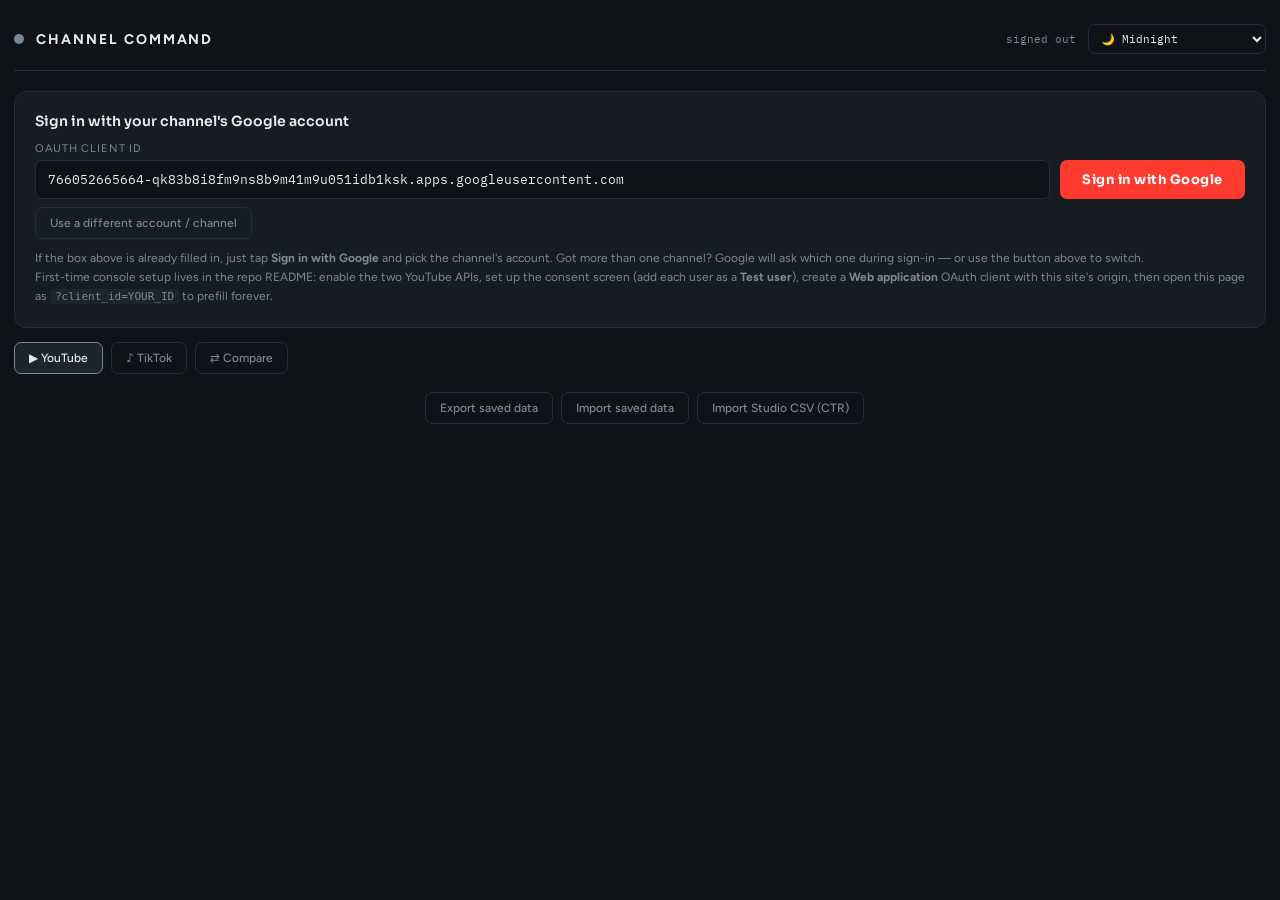
==== commit ae79231b: "Deploy dashboard from 6dba1d9" ====
--- a/index.html
+++ b/index.html
@@ -5,7 +5,7 @@
 <meta name="viewport" content="width=device-width, initial-scale=1.0">
 <title>Channel Command</title>
 <link rel="preconnect" href="https://fonts.googleapis.com">
-<link href="https://fonts.googleapis.com/css2?family=Figtree:wght@400;500;600;700;800&family=IBM+Plex+Mono:wght@400;500;600&family=Sora:wght@400;600;700;800&display=swap" rel="stylesheet">
+<link href="https://fonts.googleapis.com/css2?family=Figtree:wght@400;500;600;700;800&family=IBM+Plex+Mono:wght@400;500;600&family=Sora:wght@400;600;700;800&family=Fredoka:wght@400;500;600;700&display=swap" rel="stylesheet">
 <script src="https://accounts.google.com/gsi/client" async defer></script>
 <link rel="stylesheet" href="style.css">
 </head>
@@ -16,6 +16,9 @@
     <h1>Channel Command</h1>
     <div class="status" id="statusText">signed out</div>
     <select id="themeSel" title="Theme">
+      <optgroup label="Cute ☁️">
+        <option value="cloud">☁️ Cinnamoroll</option>
+      </optgroup>
       <optgroup label="Soft &amp; sleek">
         <option value="rose">🌷 Rosé</option>
         <option value="sakura">🌸 Sakura</option>
@@ -98,17 +101,19 @@
   <!-- ROOMS — the same cards, sorted into four. The one-page switch turns this off. -->
   <div class="roombar" id="roomBar" style="display:none">
     <div class="tabs" role="tablist" id="roomTabs">
-      <button role="tab" data-room="now" aria-selected="true">Now</button>
-      <button role="tab" data-room="videos" aria-selected="false">Videos</button>
-      <button role="tab" data-room="audience" aria-selected="false">Audience</button>
-      <button role="tab" data-room="ideas" aria-selected="false">Ideas</button>
+      <button role="tab" id="tab-now" aria-controls="pane-now" aria-selected="true" tabindex="0" data-room="now">Now</button>
+      <button role="tab" id="tab-videos" aria-controls="pane-videos" aria-selected="false" tabindex="-1" data-room="videos">Videos</button>
+      <button role="tab" id="tab-trends" aria-controls="pane-trends" aria-selected="false" tabindex="-1" data-room="trends">Trends</button>
+      <button role="tab" id="tab-audience" aria-controls="pane-audience" aria-selected="false" tabindex="-1" data-room="audience">Audience</button>
+      <button role="tab" id="tab-coach" aria-controls="pane-coach" aria-selected="false" tabindex="-1" data-room="coach">Coach</button>
+      <button role="tab" id="tab-ideas" aria-controls="pane-ideas" aria-selected="false" tabindex="-1" data-room="ideas">Ideas</button>
     </div>
     <label class="onepage" title="Turn the rooms off and stack every card, exactly as it was before">
       <input type="checkbox" id="onePage"> One page
     </label>
   </div>
 
-  <div class="room-pane on" data-pane="now">
+  <div class="room-pane on" data-pane="now" id="pane-now" role="tabpanel" aria-labelledby="tab-now" tabindex="0">
   <div class="room-divider"><span>Now</span><hr></div>
 
   <!-- LIVE TOTALS -->
@@ -121,17 +126,24 @@
 
   <div class="card velocity" id="velocityPanel">
     <div class="vhead">
-      <div class="label">View velocity — gained per refresh</div>
+      <div class="label">Views gained each refresh</div>
       <div class="rate" id="rateText"></div>
     </div>
     <div class="bars" id="bars"></div>
     <div class="session" id="sessionText"></div>
   </div>
 
+  <!-- WHILE YOU WERE AWAY — the TikTok page's card, on YouTube's richer recordings -->
+  <div class="card" id="awayCard" style="display:none">
+    <div style="font-size:10px;letter-spacing:.12em;text-transform:uppercase;color:var(--muted)">While you were away</div>
+    <p class="explain" style="margin-top:8px">Milestones your channel and videos passed in the last 14 days, and any video picking up speed — tracked even while this page was closed. <b>Tap any video to open its full breakdown.</b></p>
+    <div id="awayContent"><p class="dnote">checking…</p></div>
+  </div>
+
   <!-- LATEST UPLOAD -->
   <div class="card" id="latestCard" style="display:none">
     <div style="display:flex;align-items:center;gap:8px;flex-wrap:wrap">
-      <div style="font-size:10px;letter-spacing:.12em;text-transform:uppercase;color:var(--muted)">Latest upload — how it's doing since it went live</div>
+      <div style="font-size:10px;letter-spacing:.12em;text-transform:uppercase;color:var(--muted)">Recent uploads — how each one is doing</div>
       <div style="margin-left:auto;display:flex;align-items:center;gap:6px">
         <button class="ghost" id="latestPrev" title="Older upload" style="padding:6px 11px">◀</button>
         <span id="latestPos" style="font-size:11px;color:var(--muted);min-width:30px;text-align:center"></span>
@@ -152,13 +164,13 @@
 
   </div><!-- /room: now -->
 
-  <div class="room-pane" data-pane="audience">
+  <div class="room-pane" data-pane="audience" id="pane-audience" role="tabpanel" aria-labelledby="tab-audience" tabindex="0">
   <div class="room-divider"><span>Audience</span><hr></div>
 
   <!-- AUDIENCE — the who/when half of Channel trends -->
   <div class="card" id="audienceCard" style="display:none">
     <div style="font-size:10px;letter-spacing:.12em;text-transform:uppercase;color:var(--muted)">Audience — who’s watching, and when</div>
-    <p class="explain" style="margin-top:8px">When your views actually arrive, how the subscriber count has moved, and how you compare with similar channels. Uses the same date range as Channel trends.</p>
+    <p class="explain" style="margin-top:8px">When your views actually arrive, how the subscriber count has moved, and how you compare with similar channels. Each section uses all the history it has, whatever the Channel trends range is set to.</p>
     <div id="audienceContent" class="slidebox"><div class="sk"><i></i><i></i><i></i></div></div>
   </div>
 
@@ -167,14 +179,41 @@
     <div style="font-size:10px;letter-spacing:.12em;text-transform:uppercase;color:var(--muted)">Recent comments</div>
     <p class="explain" style="margin-top:8px">The newest comments across the whole channel, refreshed every few minutes.</p>
     <div id="commentsList"><p class="dnote">loading comments…</p></div>
-    <button class="ghost" id="cwordsBtn" style="margin-top:10px">💡 Find patterns in the last 100 comments</button>
+    <button class="ghost" id="cwordsBtn" style="margin-top:10px">💡 Find patterns in the last 100 comments (refreshed twice a day)</button>
     <div id="cwordsOut"></div>
   </div>
 
   </div><!-- /room: audience -->
 
-  <div class="room-pane" data-pane="ideas">
-  <div class="room-divider"><span>Ideas</span><hr></div>
+  <div class="room-pane" data-pane="trends" id="pane-trends" role="tabpanel" aria-labelledby="tab-trends" tabindex="0">
+  <div class="room-divider"><span>Trends</span><hr></div>
+
+  <!-- CHANNEL TRENDS -->
+  <div class="card trends" id="trendsCard">
+    <div class="thead">
+      <div class="label">Channel trends</div>
+      <div class="range-row" id="trendsRange">
+        <button class="ghost" data-days="7">7 days</button>
+        <button class="ghost active" data-days="28">28 days</button>
+        <button class="ghost" data-days="90">90 days</button>
+      </div>
+    </div>
+    <p class="explain">The bigger picture for the whole channel. YouTube adds up this data once a day, so “today” is usually still filling in.</p>
+    <div class="loading" id="trendsLoading" style="display:none"><div class="sk"><i></i><i></i><i></i><i></i></div></div>
+    <div id="trendsContent" class="slidebox"></div>
+  </div>
+
+  </div><!-- /room: trends -->
+
+  <div class="room-pane" data-pane="coach" id="pane-coach" role="tabpanel" aria-labelledby="tab-coach" tabindex="0">
+  <div class="room-divider"><span>Coach</span><hr></div>
+
+  <!-- COACHING -->
+  <div class="card" id="coachCard" style="display:none">
+    <div style="font-size:10px;letter-spacing:.12em;text-transform:uppercase;color:var(--muted)">Coaching — what's working &amp; what to try</div>
+    <p class="explain" style="margin-top:8px">Personalised tips from your own catalogue: your best day and time to post, your winning keywords, and how your hits compare. Open any video's <b>Full breakdown</b> for its individual Report Card grade.</p>
+    <div id="coachContent"><p class="dnote">crunching your history…</p></div>
+  </div>
 
   <!-- HASHTAGS & KEYWORDS -->
   <div class="card" id="keywordsCard" style="display:none">
@@ -182,6 +221,11 @@
     <p class="explain" style="margin-top:8px">Every hashtag and tag across your uploads, ranked by the <b>average views of the videos that use it</b> — so a tag on two hits beats a tag spread across ten duds. Use the winners in your next upload.</p>
     <div id="keywordsContent"><p class="dnote">crunching…</p></div>
   </div>
+
+  </div><!-- /room: coach -->
+
+  <div class="room-pane" data-pane="ideas" id="pane-ideas" role="tabpanel" aria-labelledby="tab-ideas" tabindex="0">
+  <div class="room-divider"><span>Ideas</span><hr></div>
 
   <!-- IDEA STUDIO -->
   <div class="card" id="ideasCard" style="display:none">
@@ -208,16 +252,9 @@
     </details>
   </div>
 
-  <!-- COACHING -->
-  <div class="card" id="coachCard" style="display:none">
-    <div style="font-size:10px;letter-spacing:.12em;text-transform:uppercase;color:var(--muted)">Coaching — what's working &amp; what to try</div>
-    <p class="explain" style="margin-top:8px">Personalised tips from your own catalogue: your best day and time to post, your winning keywords, and how your hits compare. Open any video's <b>Full breakdown</b> for its individual Report Card grade.</p>
-    <div id="coachContent"><p class="dnote">crunching your history…</p></div>
-  </div>
-
   </div><!-- /room: ideas -->
 
-  <div class="room-pane" data-pane="videos">
+  <div class="room-pane" data-pane="videos" id="pane-videos" role="tabpanel" aria-labelledby="tab-videos" tabindex="0">
   <div class="room-divider"><span>Videos</span><hr></div>
 
   <!-- ACCOUNT-WIDE BREAKDOWN -->
@@ -225,21 +262,6 @@
     <div style="font-size:10px;letter-spacing:.12em;text-transform:uppercase;color:var(--muted)">Account breakdown — your whole channel at a glance</div>
     <p class="explain" style="margin-top:8px">Everything compiled across every upload: lifetime totals, per-video averages, average retention, like/dislike balance, and the tags your best videos share.</p>
     <div id="breakdownContent"><p class="dnote">compiling…</p></div>
-  </div>
-
-  <!-- CHANNEL TRENDS -->
-  <div class="card trends" id="trendsCard">
-    <div class="thead">
-      <div class="label">Channel trends</div>
-      <div class="range-row" id="trendsRange">
-        <button class="ghost" data-days="7">7 days</button>
-        <button class="ghost active" data-days="28">28 days</button>
-        <button class="ghost" data-days="90">90 days</button>
-      </div>
-    </div>
-    <p class="explain">The bigger picture for the whole channel. YouTube adds up this data once a day, so “today” is usually still filling in.</p>
-    <div class="loading" id="trendsLoading" style="display:none"><div class="sk"><i></i><i></i><i></i><i></i></div></div>
-    <div id="trendsContent" class="slidebox"></div>
   </div>
 
   <!-- VIDEO TABLE -->
@@ -265,7 +287,7 @@
     </div>
     <div class="tscroll">
       <table>
-        <thead><tr id="thRow"><th></th><th data-sort="title" style="text-align:left" title="Click to sort">Video</th><th data-sort="views" title="Click to sort">Views</th><th data-sort="tickV" title="Click to sort">+tick</th><th data-sort="sessV" title="Click to sort">+session</th><th data-sort="likes" title="Click to sort">Likes</th><th data-sort="dislikes" title="Only you can see dislikes — official stats, last 28 days, lag 24-48h. Click to sort">Dislikes†</th><th data-sort="saves" title="Times saved to a playlist or Watch Later — official stats, last 28 days. Click to sort">Saves†</th><th data-sort="comments" title="Click to sort">Comments</th><th data-sort="avgPct" title="Official stats, last 28 days, lag 24-48h. Click to sort">Avg %†</th><th data-sort="subs" title="Official stats, last 28 days, lag 24-48h. Click to sort">Subs†</th><th data-sort="shares" title="Official stats, last 28 days, lag 24-48h. Click to sort">Shares†</th></tr></thead>
+        <thead><tr id="thRow"><th></th><th data-sort="title" style="text-align:left" title="Click to sort">Video</th><th data-sort="views" title="Click to sort">Views</th><th data-sort="tickV" title="Views this video gained since the last refresh. Click to sort">+Since refresh</th><th data-sort="sessV" title="Views this video has gained since you opened this page (a reload within 30 minutes carries on). Click to sort">+This visit</th><th data-sort="likes" title="Click to sort">Likes</th><th data-sort="dislikes" title="Only you can see dislikes — official stats, last 28 days, lag 24-48h. Click to sort">Dislikes†</th><th data-sort="saves" title="Times saved to a playlist or Watch Later — official stats, last 28 days. Click to sort">Saves†</th><th data-sort="comments" title="Click to sort">Comments</th><th data-sort="avgPct" title="Official stats, last 28 days, lag 24-48h. Click to sort">Avg %†</th><th data-sort="subs" title="Official stats, last 28 days, lag 24-48h. Click to sort">Subs†</th><th data-sort="shares" title="Official stats, last 28 days, lag 24-48h. Click to sort">Shares†</th></tr></thead>
         <tbody id="tbody"></tbody>
       </table>
     </div>
@@ -278,7 +300,7 @@
     <span id="syncStatus" title="Cross-device sync via your private Worker storage, locked to your channel"></span>
     <button class="ghost" id="exportBtn">Export saved data</button>
     <button class="ghost" id="importBtn">Import saved data</button>
-    <button class="ghost" id="csvBtn" title="Studio → Analytics → Advanced mode → Export CSV">Import Studio CSV (CTR)</button>
+    <button class="ghost" id="csvBtn" title="Studio → Analytics → Advanced mode → Export current view → CSV, with Content / Impressions / click-through columns visible">Import Studio CSV (CTR)</button>
     <input type="file" id="importFile" accept="application/json" style="display:none">
     <input type="file" id="csvFile" accept=".csv,text/csv" style="display:none">
   </div>
@@ -316,6 +338,8 @@
   </div>
 </div>
 
+<script src="./stickers.js" defer></script>
+<script src="./motion.js" defer></script>
 <script>
 (function () {
   const $ = id => document.getElementById(id);
@@ -331,6 +355,8 @@
   const looksLikeClientId = v => /\.apps\.googleusercontent\.com$/.test((v || '').trim());
 
   let tokenClient = null, accessToken = null;
+  // which Client ID tokenClient was built for — see ensureTokenClient
+  let tokenClientId = '';
   let timer = null, paused = false, hiddenPaused = false;
   let intervalMs = 60000;
   let uploadsPlaylist = '', videoIds = [], meta = {}, perVideo = {};
@@ -338,6 +364,7 @@
   let channelPublished = '2005-01-01';
   let currentVideo = null, currentDays = 28, trendDays = 28, trendSeq = 0, latestVid = null, pollCount = 0;
   let slotVid = null, slotIdx = 0; // which recent upload the "Latest upload" card is currently showing
+  const SLOT_MAX = 10;               // how many recent uploads the ◀ ▶ arrows cycle through
   let chanId = '', raceMode = 'latest';
   const titleCache = {};
   const MAX_BARS = 60, VIDEO_CAP = 200;
@@ -360,29 +387,334 @@
   // the minute samples it recorded while no browser was open and merges them into the race.
   let workerUrl = '';
   const looksLikeWorkerUrl = u => /^https:\/\/[^ "'<>]+$/.test(u || '');
-  let hist = null, histAlerts = [], histRanks = null, accelSet = new Set();
+  let hist = null, histRanks = null, accelSet = new Set();
   const histAtOrBefore = (arr, t) => { let v = null; for (const s of arr) { if (s[0] <= t) v = s; else break; } return v; };
+  // The highest count a video had reached at time t — its high-water mark. YouTube's
+  // per-video counts flip between a fresh and a stale reading, so a dip and the climb back
+  // are not views; the high-water mark ignores both. null when nothing was recorded by t.
+  const histHiAt = (arr, t) => { let v = null; for (const s of arr) { if (s[0] > t) break; v = Math.max(v == null ? -Infinity : v, s[1] || 0); } return v; };
+  /* hist.videos is one flat map across every channel the robot tracks, so the signed-in
+     channel's videos are picked out by its own upload list. meta is no proof of ownership:
+     the Worker's minute pulls create meta for other channels' videos too. */
+  const ownIds = () => new Set(videoIds);
   async function loadHistory() {
     const grab = async f => { try { const r = await fetch(DATA_RAW + f, { cache: 'no-store' }); return r.ok ? await r.json() : null; } catch (e) { return null; } };
     hist = await grab('history.json');
-    histAlerts = (await grab('alerts.json')) || [];
+    // alerts.json is no longer read: the away card computes the same crossings from the
+    // recordings themselves, and the robot's GitHub issues still carry the notifications
     histRanks = await grab('ranks.json');
-    accelSet = new Set();
-    if (hist && hist.videos) {
-      const now2 = Date.now();
-      for (const [vid, arr] of Object.entries(hist.videos)) {
-        if (arr.length < 3) continue;
-        const nowS = arr[arr.length - 1];
-        const d1 = histAtOrBefore(arr, now2 - 864e5), d2 = histAtOrBefore(arr, now2 - 2 * 864e5);
-        if (!d1 || !d2 || d1 === d2 || d1 === nowS) continue;
-        if (nowS[1] - d1[1] >= 50 && nowS[1] - d1[1] >= (d1[1] - d2[1]) * 1.5) accelSet.add(vid);
-      }
-    }
+    buildAccel();
     // history arrives after the first poll, so re-render the panels that depend on it —
     // otherwise the milestone projection is missing until the next refresh
     if (videoIds.length) { seedSnapsFromHistory(); renderTable(); renderCoaching(); loadTrends(); }
     renderStatSparks();
+    renderAway();
     renderAnswer(); // the "today vs your usual" line needs the recorded history
+  }
+
+  /* ⚡ accelerating: the last 24 hours brought at least 50 views and at least 1.5× the 24
+     hours before — and the 24 hours before must have brought some views, as the robot's own
+     rule requires, because any gain is "1.5×" a day that a downward revision made negative.
+     Both days are read on high-water marks, so a stale reading cannot inflate either.
+     Own videos only. */
+  function buildAccel() {
+    accelSet = new Set();
+    if (!hist || !hist.videos) return;
+    const now2 = Date.now(), own = ownIds();
+    for (const [vid, arr] of Object.entries(hist.videos)) {
+      if (!own.has(vid) || !Array.isArray(arr) || arr.length < 3) continue;
+      const nowS = arr[arr.length - 1];
+      const d1 = histAtOrBefore(arr, now2 - 864e5), d2 = histAtOrBefore(arr, now2 - 2 * 864e5);
+      if (!d1 || !d2 || d1 === d2 || d1 === nowS) continue;
+      const h0 = histHiAt(arr, nowS[0]), h1 = histHiAt(arr, d1[0]), h2 = histHiAt(arr, d2[0]);
+      const r1 = h0 - h1, r0 = h1 - h2;
+      if (r1 >= 50 && r0 > 0 && r1 >= r0 * 1.5) accelSet.add(vid);
+    }
+  }
+
+  /* ---------- while you were away ----------
+     The TikTok page's card, rebuilt on YouTube's richer recordings, replacing the old
+     "Recent milestones" list in Trends (which was the robot's alerts.json re-printed —
+     not clickable, not sized to your absence, and blind to anything the alert job
+     didn't happen to catch). What it rests on:
+
+       · the headline's views are the rises recorded on your own videos while you were away
+         (each video's high-water mark, the same basis as the biggest hour). The channel's
+         public total updates in lumps and is not used for it. Subscribers are the channel's
+         recorded count, with a stale dip-and-recover reading left out.
+       · yesterday's rank is measured on the same basis: the rises recorded on your own
+         videos, rolled up by local day. A day a recording hole touches is left out.
+
+     Same rules as the TikTok card otherwise: a per-device, per-account stamp of the
+     last time the page was open sizes the headline, items newer than it wear a dot,
+     older ones dim, and every video row opens its full breakdown, wearing its
+     thumbnail. Crossings are only ever between two recorded samples — the card never
+     invents an event. */
+  const AWAY_MIN = 30 * 60e3;
+  const ALERT_DAYS = 14;
+  let awaySince = null;
+  const seenKey = () => 'yt_seen:' + (chanId || '');
+  function touchSeen() {
+    if (!chanId) return;
+    try { localStorage.setItem(seenKey(), String(Date.now())); } catch (e) {}
+  }
+  function loadSeen() {
+    if (!chanId) return;
+    try {
+      const v = +localStorage.getItem(seenKey());
+      awaySince = v > 0 && v < Date.now() ? v : null;   // a stamp from the future is refused
+    } catch (e) { awaySince = null; }
+    touchSeen();
+  }
+  const chanSeries = () => (hist && ((hist.channels && hist.channels[chanId]) || hist.channel)) || [];
+  /* Hours up to two days, whole days after that, and never rounded UP: 36 hours is '36h',
+     not '2d', and 59.6 minutes is '59m', not '60m' — a label that overstates an age or an
+     absence is the one direction that misleads. */
+  const fmtAgo = ts => {
+    const s = (Date.now() - ts) / 1000;
+    if (s < 3600) return Math.min(59, Math.max(1, Math.round(s / 60))) + 'm ago';
+    if (s < 172800) return Math.max(1, Math.floor(s / 3600)) + 'h ago';
+    return Math.floor(s / 86400) + 'd ago';
+  };
+
+  /* Per-video view-gains bucketed by local hour — the biggest-hour line's evidence.
+       · A gain is a rise above the highest count seen so far on that video (its high-water
+         mark). YouTube's per-video counts flip between a fresh and a stale reading, and a
+         climb back to where the count already was is not new views, so a revision and its
+         rebound never vote.
+       · A video's first reading inside the window counts from that reading.
+       · A rise across readings more than 90 minutes apart belongs to no single hour. It is
+         kept in `total` and left out of the hours. `from` is held to the last 14 days,
+         because past that the robot keeps one reading a day.
+     Each gain is filed under the hour just before its reading, which is when it came in. */
+  function ytGainBuckets(from) {
+    const now = Date.now(), hours = new Map();
+    from = Math.max(from, now - 14 * 864e5);
+    let total = 0;
+    const own = ownIds();
+    // seen: local days (en-CA) with a reading, so a watched day with no rise is a real +0;
+    // incomplete: local days a rise across a hole of more than 90 minutes touches, whose
+    // views can't be placed in an hour and so would read short
+    const seen = new Set(), incomplete = new Set();
+    for (const [id, arr] of Object.entries((hist && hist.videos) || {})) {
+      if (!own.has(id) || !Array.isArray(arr) || !arr.length) continue;
+      for (const x of arr) if (x[0] >= from && x[0] <= now) seen.add(new Date(x[0]).toLocaleDateString('en-CA'));
+      let hi = arr[0][1] || 0, i = 1;
+      for (; i < arr.length && arr[i][0] <= from; i++) hi = Math.max(hi, arr[i][1] || 0);
+      for (; i < arr.length; i++) {
+        if (arr[i][0] > now) break;
+        const v = arr[i][1] || 0;
+        if (v <= hi) continue;
+        const d = v - hi;
+        hi = v;
+        if (arr[i - 1][0] < from) continue;
+        total += d;
+        if (arr[i][0] - arr[i - 1][0] > 90 * 60e3) {
+          const day = new Date(arr[i - 1][0]); day.setHours(0, 0, 0, 0);
+          for (; day.getTime() < arr[i][0]; day.setDate(day.getDate() + 1)) incomplete.add(day.toLocaleDateString('en-CA'));
+          continue;
+        }
+        const h = new Date(arr[i][0] - 1); h.setMinutes(0, 0, 0);
+        const b = hours.get(h.getTime()) || { gain: 0, byPost: new Map() };
+        b.gain += d;
+        b.byPost.set(id, (b.byPost.get(id) || 0) + d);
+        hours.set(h.getTime(), b);
+      }
+    }
+    return { total, hours, seen, incomplete, from };
+  }
+
+  /* The feed. Crossings between two recorded samples only — no "you are close to" and no
+     rounding up, both of which would be the page inventing an event. A number only counts
+     as crossed when it is above everything the series had already reached (its high-water
+     mark): YouTube's counts dip to a stale reading and come back, and passing 1,000 again
+     after a dip is not news. So the time shown is the FIRST crossing. One line per subject
+     (the most recent crossing, which is also the highest), newest first, capped at 8.
+     Own videos only — the robot records other channels' videos in the same file. */
+  function ytAway() {
+    const out = [], since = Date.now() - ALERT_DAYS * 864e5;
+    const ladder = (hi, to) => {
+      const hits = [];
+      let m = nextMilestone(hi);
+      while (m <= to && hits.length < 4) { hits.push(m); m = nextMilestone(m); }
+      return hits;
+    };
+    const chn = chanSeries();
+    let hiS = chn.length ? chn[0][1] || 0 : 0, hiV = chn.length ? chn[0][2] || 0 : 0;
+    for (let i = 1; i < chn.length; i++) {
+      const s = chn[i][1] || 0, v = chn[i][2] || 0;
+      if (chn[i][0] >= since) {
+        for (const m of ladder(hiS, s)) out.push({ k: 'subs', at: chn[i][0], t: 'Your channel passed <b>' + fmt.format(m) + ' subscribers</b>' });
+        for (const m of ladder(hiV, v)) {
+          if (m < 1000) continue;   // channel views cross small rungs constantly; only the real ones
+          out.push({ k: 'chviews', at: chn[i][0], t: 'Your channel passed <b>' + fmt.format(m) + ' views</b>' });
+        }
+      }
+      hiS = Math.max(hiS, s); hiV = Math.max(hiV, v);
+    }
+    const own = ownIds();
+    for (const [id, arr] of Object.entries((hist && hist.videos) || {})) {
+      if (!own.has(id) || !Array.isArray(arr) || !arr.length) continue;
+      const title = (videoTitle(id) || '').trim(), thumb = (meta[id] && meta[id].thumb) || '';
+      let hi = arr[0][1] || 0;
+      for (let i = 1; i < arr.length; i++) {
+        const v = arr[i][1] || 0;
+        if (arr[i][0] >= since) for (const m of ladder(hi, v)) {
+          if (m < 100) continue;   // the first hundred views is not news
+          out.push({ k: 'v:' + id, id, thumb, at: arr[i][0], t: '<b>' + esc(shortCap(title, 46, 'a video')) + '</b> passed ' + fmt.format(m) + ' views' });
+        }
+        hi = Math.max(hi, v);
+      }
+    }
+    const best = new Map();
+    for (const a of out.sort((x, y) => y.at - x.at)) if (!best.has(a.k)) best.set(a.k, a);
+    return [...best.values()].sort((a, b) => b.at - a.at).slice(0, 8);
+  }
+
+  /* The whole absence in one sentence — and silent under half an hour, when "while you
+     were away" is theatre.
+       · Views: the rises recorded on your own videos while you were away, each above that
+         video's high-water mark — the same basis as the biggest hour, so the two agree. The
+         channel's public total updates in lumps (it can sit still for a day and then jump),
+         so it would say +0 for an absence full of views.
+       · Subscribers: the channel's recorded count, with a stale dip-and-recover reading
+         dropped (222 → 209 → 223 is the public count lagging, not 13 people leaving). A real
+         loss still shows, −1 included.
+       · Round numbers: how many of your videos crossed one, matching the list below. */
+  function ytAwayHeadHtml(list) {
+    if (!awaySince || Date.now() - awaySince < AWAY_MIN) return '';
+    const bits = [];
+    const capped = awaySince < Date.now() - 14 * 864e5;
+    const dv = ytGainBuckets(awaySince).total;
+    if (dv > 0) bits.push('<b>+' + fmt.format(dv) + ' views</b> on your videos' + (capped ? ' in the last 14 days' : ''));
+    const chn = dropStaleDips(chanSeries(), 1);
+    const a = histAtOrBefore(chn, awaySince), b = chn[chn.length - 1];
+    if (a && b && a !== b) {
+      const ds = (b[1] || 0) - (a[1] || 0);
+      if (ds) bits.push('<b>' + (ds > 0 ? '+' : '−') + fmt.format(Math.abs(ds)) + ' subscriber' + (Math.abs(ds) === 1 ? '' : 's') + '</b>');
+    }
+    const crossed = list.filter(x => x.id && x.at >= awaySince).length;
+    if (crossed) bits.push('<b>' + crossed + '</b> video' + (crossed === 1 ? '' : 's') + ' passed a milestone');
+    if (!bits.length) return '';
+    return '<p class="explain awayhead">In the <b>' + esc(fmtAgo(awaySince).replace(' ago', '')) + '</b> since you last looked: ' +
+      bits.join(' · ') + '.</p>';
+  }
+
+  /* Two moments as plain lines: the biggest recorded hour (naming a carrier only when
+     one video genuinely carried ≥60% of it), and yesterday ranked among the local
+     calendar days behind it. A day is the NEW highs recorded on your own videos that day
+     — the same basis as the biggest hour. Not the channel's public total: that updates in
+     lumps (a day it sat still would read +0 beside a biggest hour of hundreds, and the
+     next day would take the lump and be called best), and it flips back and forth. A day
+     with readings but no new high is a recorded day of +0 and still counts; a day a
+     recording hole touches is left out, and so is the window's first day, which the
+     14-day limit opens part-way through. Today never ranks, because it is not finished
+     being a day; the rank abstains below three recorded days. */
+  function ytMomentsHtml() {
+    const rows = [];
+    const from = awaySince && Date.now() - awaySince >= AWAY_MIN ? awaySince : Date.now() - 864e5;
+    const label = from === awaySince ? 'Biggest hour since you last looked' : 'Biggest hour in the last 24 hours';
+    const g = ytGainBuckets(from);
+    let bestAt = 0, best = null;
+    for (const [at, b] of g.hours) if (!best || b.gain > best.gain) { best = b; bestAt = at; }
+    if (best && best.gain >= 30) {
+      let carrier = '';
+      const top = [...best.byPost.entries()].sort((x, y) => y[1] - x[1])[0];
+      if (top && top[1] >= best.gain * 0.6) {
+        const cap = (videoTitle(top[0]) || '').trim();
+        if (cap && cap !== top[0]) carrier = ', mostly “' + esc(shortCap(cap, 34, 'a video')) + '”';
+      }
+      rows.push({ t: label + ': <b>+' + fmt.format(best.gain) + ' views</b>' + carrier,
+        at: new Date(bestAt).toLocaleString('en-AU', { weekday: 'short', hour: 'numeric' }) });
+    }
+    const day = new Map();
+    const start = new Date(); start.setHours(0, 0, 0, 0); start.setDate(start.getDate() - ALERT_DAYS);
+    const gd = ytGainBuckets(start.getTime());
+    for (const k of gd.seen) day.set(k, 0);
+    for (const [at, b] of gd.hours) {
+      const k = new Date(at).toLocaleDateString('en-CA');
+      day.set(k, (day.get(k) || 0) + b.gain);
+    }
+    for (const k of gd.incomplete) day.delete(k);
+    // the window opens part-way through its first day unless it starts on a midnight
+    const f0 = new Date(gd.from); f0.setHours(0, 0, 0, 0);
+    if (gd.from > f0.getTime()) day.delete(new Date(gd.from).toLocaleDateString('en-CA'));
+    const y = new Date(); y.setDate(y.getDate() - 1);
+    const yk = y.toLocaleDateString('en-CA'), tk = new Date().toLocaleDateString('en-CA');
+    const done = [...day.entries()].filter(([k]) => k !== tk);
+    if (done.length >= 3 && day.has(yk)) {
+      const yv = day.get(yk), N = done.length;
+      const rank = done.filter(([, v]) => v > yv).length + 1;
+      const q = done.filter(([, v]) => v < yv).length + 1;
+      const tail = ' of the last ' + N + ' full days tracked';
+      // a day level with another says "joint", as the Today chip does
+      const joint = done.some(([k, v]) => k !== yk && v === yv) ? 'joint ' : '';
+      rows.push({ t: 'Yesterday: <b>+' + fmt.format(yv) + ' views</b> — ' +
+        (rank === 1 && q === 1 ? 'level with every other day' + tail
+          // a clear record (nothing tied with it) is marked for motion.js to celebrate
+          : rank === 1 ? (joint ? 'joint best' + tail : '<span class="cc-win">your best' + tail + '</span>')
+          : rank > N / 2 ? (q === 1 ? (joint ? 'joint quietest' : 'your quietest') : joint + ordinal(q) + ' quietest') + tail
+          : joint + ordinal(rank) + ' best' + tail), at: '' });
+    }
+    if (!rows.length) return '';
+    return rows.map(r => '<div class="alert moment"><div class="txt">' + r.t + '</div>' +
+      (r.at ? '<div class="at">' + esc(r.at) + '</div>' : '') + '</div>').join('');
+  }
+
+  function renderAway() {
+    const card = $('awayCard'), el = $('awayContent');
+    if (!card || !el) return;
+    if (!hist) { card.style.display = 'none'; return; }   // no recordings, no card — Trends explains the unlock
+    card.style.display = 'block';
+    const list = ytAway();
+    const own = ownIds(), accel = [...accelSet].filter(id => own.has(id) && meta[id]);
+    let html = ytAwayHeadHtml(list);
+    if (accel.length) {
+      html += '<p class="explain" style="margin-bottom:8px"><b style="color:var(--text)">⚡ ' +
+        accel.length + ' video' + (accel.length === 1 ? ' is' : 's are') + ' speeding up</b> — 50+ views in the last 24 hours, and at least 1.5× the 24 hours before. Tap one for its full breakdown.</p>' +
+        '<div class="chiprow" style="margin-bottom:10px">' +
+        accel.slice(0, 6).map(id => '<button type="button" class="chip chipv" data-vid="' + esc(id) + '">' +
+          (meta[id].thumb ? '<img alt="" loading="lazy" src="' + esc(meta[id].thumb) + '">' : '') +
+          esc(shortCap(videoTitle(id), 34, 'a video')) + '</button>').join('') + '</div>';
+    }
+    html += ytMomentsHtml();
+    if (!list.length) {
+      html += '<p class="dnote">No milestones passed in the last ' + ALERT_DAYS +
+        ' days. This updates by itself, even while the page is closed.</p>';
+      el.innerHTML = html;
+      return;
+    }
+    /* A video row opens its full breakdown, exactly like a table row — and wears its
+       thumbnail so you can see WHICH video without reading. Only a video the page has
+       metadata for is clickable (the drawer needs it); channel-level rows have nothing
+       to open and stay plain. Inbox rules apply only when this device knows when you
+       last looked: newer items wear a dot, older ones dim. */
+    const mark = awaySince != null;
+    html += list.map(a => {
+      const live = a.id && meta[a.id];
+      const fresh = mark && a.at >= awaySince;
+      const cls = 'alert' + (live ? ' open' : '') + (mark ? (fresh ? ' fresh' : ' seen') : '');
+      return '<div class="' + cls + '"' + (live ? ' role="button" tabindex="0" data-vid="' + esc(a.id) + '"' : '') + '>' +
+        (fresh ? '<span class="dot" title="New since you last looked"></span>' : '') +
+        (a.id && a.thumb ? '<img class="acover" alt="" loading="lazy" src="' + esc(a.thumb) + '">' : '') +
+        // a milestone passed since you last looked is a real event, so motion.js may celebrate it
+        '<div class="txt">' + (fresh ? '<span class="cc-win">' + a.t + '</span>' : a.t) + '</div>' +
+        '<div class="at">' + esc(fmtAgo(a.at)) + '</div></div>';
+    }).join('');
+    el.innerHTML = html;
+    // wired once, delegated — renderAway replaces this innerHTML whenever history reloads
+    if (!el.dataset.wired) {
+      el.dataset.wired = '1';
+      const open = t => { const b = t && t.closest && t.closest('[data-vid]'); if (b) openDrawer(b.dataset.vid, b); };
+      el.addEventListener('click', e => open(e.target));
+      el.addEventListener('keydown', e => {
+        if (e.key !== 'Enter' && e.key !== ' ') return;
+        const b = e.target && e.target.closest && e.target.closest('[data-vid]');
+        if (!b) return;
+        e.preventDefault();
+        openDrawer(b.dataset.vid, b);
+      });
+    }
   }
 
   // A 12-point trend line under each headline number, drawn from the snapshot robot's
@@ -397,9 +729,13 @@
     const N = 12, times = [];
     for (let i = 0; i < N; i++) times.push(t0 + (t1 - t0) * i / (N - 1));
     const chanSeries = idx => times.map(t => { const s = histAtOrBefore(chn, t); return s ? s[idx] : null; }).filter(v => v != null);
+    const own = ownIds();
     const sumSeries = idx => times.map(t => {
       let tot = 0, any = false;
-      for (const arr of Object.values((hist && hist.videos) || {})) { const s = histAtOrBefore(arr, t); if (s) { tot += s[idx] || 0; any = true; } }
+      for (const [id, arr] of Object.entries((hist && hist.videos) || {})) {
+        if (!own.has(id)) continue;   // the robot's file holds other channels' videos too
+        const s = histAtOrBefore(arr, t); if (s) { tot += s[idx] || 0; any = true; }
+      }
       return any ? tot : null;
     }).filter(v => v != null);
     // a flat line says nothing and just adds ink — only draw one that actually moves
@@ -456,11 +792,16 @@
   // 2. a silent renewal runs ~5 min before expiry while the tab is open,
   // 3. if renewal is blocked, the error banner becomes a one-tap reconnect.
   let tokenExp = 0, refreshTimer = null, bootstrapped = false;
+  /* Set when Google declines to mint a token without showing UI. Recovery has to know:
+     retrying silently after a silent refusal is a no-op, and that no-op was the entire
+     "tap this message to reconnect" path. */
+  let silentRefused = false;
 
   function saveToken(resp) {
     accessToken = resp.access_token;
     tokenExp = Date.now() + ((+resp.expires_in || 3600) * 1000);
-    try { localStorage.setItem('cc_tok', JSON.stringify({ t: accessToken, e: tokenExp })); } catch (e) {}
+    // stamped with the client that issued it, so a resume can tell whose token this is
+    try { localStorage.setItem('cc_tok', JSON.stringify({ t: accessToken, e: tokenExp, c: tokenClientId })); } catch (e) {}
     scheduleRefresh();
   }
   function renewToken() {
@@ -471,22 +812,65 @@
     const ms = Math.max(30000, tokenExp - Date.now() - 5 * 60 * 1000);
     refreshTimer = setTimeout(renewToken, ms);
   }
+  /* Build the Google token client, rebuilding it if the Client ID has changed.
+
+     The guard used to be `if (tokenClient || ...) return`, and boot builds a client from
+     whatever is prefilled in the field within ~400ms of the page loading. So on a first
+     visit the client was permanently bound to DEFAULT_CLIENT_ID before the user could
+     type: pasting their own ID and signing in saved it to localStorage, called this, hit
+     the early return, and then requested a token on the DEFAULT client — producing the
+     wrong consent screen or a redirect-URI mismatch for an app they do not own. Only a
+     reload made a typed ID take effect. "Switch account" was broken the same way, since it
+     routes through initAuth too.
+
+     Rebinding also has to drop the old credential. Otherwise api() keeps sending the
+     previous client's bearer token in the gap before the new one arrives, against a
+     different app's scopes. */
   function ensureTokenClient(cid) {
-    if (tokenClient || !window.google || !google.accounts) return;
+    if (!window.google || !google.accounts) return;
+    if (tokenClient && tokenClientId === cid) return;
+    if (tokenClient) {
+      accessToken = null; tokenExp = 0;
+      try { localStorage.removeItem('cc_tok'); } catch (e) {}
+      if (refreshTimer) clearTimeout(refreshTimer);
+    }
+    tokenClientId = cid;
     tokenClient = google.accounts.oauth2.initTokenClient({
       client_id: cid,
       scope: SCOPES,
       callback: async resp => {
-        if (resp.error) return showError('Sign-in failed: ' + resp.error);
+        if (resp.error) {
+          silentRefused = true;
+          setStatus('sign-in needed');
+          return showError('Google declined the sign-in (' + resp.error + ') — tap here to try again with the account chooser.');
+        }
+        silentRefused = false;
         saveToken(resp);
         if (!bootstrapped) {
           try { await bootstrap(); bootstrapped = true; } catch (e) { showError(e.message); setStatus('error'); }
         } else { clearError(); poll(); }
       },
+      /* Google refused to issue a token without showing UI.
+
+         This used to be guarded on `bootstrapped`, so before the first successful load it
+         did nothing at all — no banner, no message, and the status left sitting on
+         "signing in…" forever. That is the single most likely thing a person means by
+         "it logged me out for no reason": the page simply never finishes, and the code
+         suppressed the one explanation it had.
+
+         The two states need different words. After a session has worked, this is a lapsed
+         renewal and one tap fixes it. Before, it means silent sign-in is not available on
+         this account or browser at all — a supervised/child Google account, or a browser
+         blocking third-party cookies — and the only way through is an interactive prompt. */
       error_callback: () => {
-        // silent renewal was refused (e.g. third-party cookies blocked) — null the token
-        // so the reconnect banner's !accessToken guard passes and the tap actually works
-        if (bootstrapped) { accessToken = null; showError('Your Google session needs a quick renew — tap this message to reconnect.'); }
+        accessToken = null; silentRefused = true;
+        if (bootstrapped) {
+          showError('Your Google session needs a quick renew — tap this message to reconnect.');
+        } else {
+          setStatus('sign-in needed');
+          showError('Google wouldn\u2019t sign you in silently — tap here to sign in properly. ' +
+            '(Common on a supervised or child account, or when a browser blocks third-party cookies.)');
+        }
       }
     });
   }
@@ -545,7 +929,31 @@
     }
   }
   const videoTitle = id => (meta[id] && meta[id].title) || titleCache[id] || id;
-
+  /* Shortening a caption for a sentence or a feed line. A fixed slice cut words and
+     hashtags in half ("#n", "#tappin") with nothing to say it had, which reads as a typo
+     or a hashtag that does not exist. Whole words only, an ellipsis whenever anything was
+     left off, and trailing hashtags go first when real words remain (the thumbnail already
+     says which one it is). A caption that is nothing but hashtags keeps its first whole
+     tag. `fb` is what to say when there is no caption at all. */
+  const clip = (s, n) => {
+    const a = Array.from(s || '');
+    if (a.length <= n) return s || '';
+    let t = a.slice(0, n).join('');
+    const sp = t.lastIndexOf(' ');
+    if (sp > n / 2) t = t.slice(0, sp);
+    return t.replace(/[\s,;:.–—-]+$/u, '') + '…';
+  };
+  const shortCap = (s, n, fb) => {
+    s = String(s || '').replace(/\s+/g, ' ').trim();
+    if (!s || s === '(no caption)') return fb || '';
+    if (Array.from(s).length <= n) return s;
+    const words = s.replace(/(?:\s*#[\p{L}\p{N}_]+)+$/u, '').trim();
+    if (!/[\p{L}\p{N}]/u.test(words.replace(/#[\p{L}\p{N}_]+/gu, ''))) {
+      const tag = (s.match(/#[\p{L}\p{N}_]+/u) || [''])[0];
+      return tag ? tag + '…' : clip(s, n);
+    }
+    return words !== s && Array.from(words).length <= n ? words.replace(/[\s,;:.–—-]+$/u, '') + '…' : clip(words, n);
+  };
   async function playlistTitles(ids) {
     const out = {};
     for (const part of chunk([...new Set(ids)].filter(Boolean), 50)) {
@@ -586,6 +994,12 @@
     if (!videoIds.length) throw new Error('No public videos found.');
     $('tableLabel').textContent = 'Videos — tracking ' + videoIds.length + ' · tap a row for deep analytics';
     renderStatSparks(); // history may already be loaded; chanId is only known now
+    /* Read the away stamp HERE, before the first poll — the poll touches the stamp on
+       every tick, so reading it any later reads the touch, not the absence. That exact
+       ordering bug shipped in the first draft of this card: loadSeen sat in loadHistory,
+       the boot's first poll had already stamped "now", and every absence read as 30
+       seconds. The browser harness caught it; keep the read ahead of the first poll. */
+    loadSeen();
 
     setStatus('loading tags…');
     for (const part of chunk(videoIds, 50)) {
@@ -600,10 +1014,12 @@
       } catch (e) {}
     }
 
-    prevTotals = null; sessionStart = null; history = []; perVideo = {}; paused = false;
+    prevTotals = null; sessionStart = null; history = []; perVideo = {}; paused = false; velHi = null;
+    restoreVel();   // a quick reload resumes the velocity card instead of zeroing it
     $('setupPanel').style.display = 'none';
     $('channelBanner').style.display = 'flex';
     $('roomBar').style.display = 'flex';
+    document.body.classList.add('signed-in');
     $('audienceCard').style.display = 'block';
     $('statsGrid').style.display = 'grid';
     $('velocityPanel').style.display = 'block';
@@ -613,6 +1029,8 @@
     $('keywordsCard').style.display = 'block';
     $('ideasCard').style.display = 'block';
     $('breakdownCard').style.display = 'block';
+    // the room restore ran before any of this existed, so its stagger was a no-op
+    if (!reducedMotion) staggerCards(document.querySelector('.room-pane.on') || document);
     $('coachCard').style.display = 'block';
     setGeminiState(); // now that we're signed in, reflect Worker-provided AI if configured
 
@@ -629,6 +1047,7 @@
     spawnBalls();
     loadHistory(); // calls loadTrends() once history is fetched — avoids a duplicate 5-query trends load
     syncPull();    // cross-device sync via the Worker's private KV (no Drive scope); no-ops without a Worker
+    document.dispatchEvent(new Event('cc:stickerstore'));   // signed in: stickers.js can load this channel's stickers
   }
 
   // floating thumbnail balls background
@@ -724,6 +1143,15 @@
   }
 
   const CONFETTI_COLOURS = ['#ff3b30', '#ffcf5a', '#3ddc84', '#5aa9ff', '#ff5c8a', '#b58cff', '#ffffff'];
+  // A theme may hand the confetti its own colours as a comma list in --confetti. Only
+  // Cinnamoroll does (pastels); every other theme has none and keeps these exactly.
+  function confettiColours() {
+    try {
+      const v = getComputedStyle(document.body).getPropertyValue('--confetti');
+      const list = v ? v.split(',').map(x => x.trim()).filter(Boolean) : [];
+      return list.length ? list : CONFETTI_COLOURS;
+    } catch (e) { return CONFETTI_COLOURS; }
+  }
   let confRaf = null, confResize = null;
   function confetti(dur) {
     const cv = $('confettiCv'); if (!cv) return;
@@ -737,13 +1165,14 @@
     // density from area, and seeded across the whole height plus a screen above it,
     // so the page is covered from the first frame rather than filling in slowly
     const N = Math.round(Math.max(120, Math.min(260, (innerWidth * innerHeight) / 3600)));
+    const pal = confettiColours();
     const P = Array.from({ length: N }, (_, i) => ({
       x: Math.random() * innerWidth, y: Math.random() * innerHeight * 1.9 - innerHeight * 0.9,
       w: 6 + Math.random() * 7, h: 9 + Math.random() * 11,
       vy: 2.4 + Math.random() * 3.4, vx: (Math.random() - 0.5) * 1.2,
       rot: Math.random() * Math.PI * 2, vr: (Math.random() - 0.5) * 0.24,
       sw: Math.random() * Math.PI * 2, ss: 0.02 + Math.random() * 0.04,
-      c: CONFETTI_COLOURS[i % CONFETTI_COLOURS.length]
+      c: pal[i % pal.length]
     }));
     const t0 = performance.now();
     const frame = now => {
@@ -806,7 +1235,8 @@
       setCeleb(seenKey, cur);
       if (cur >= target && !seen[hitKey]) {
         setCeleb(hitKey, 1);
-        celebrate(target, label, fmt.format(target) + ' ' + word + ' — that is a real number of people.');
+        // "a real number of people" is only true of subscribers — one person can be many views
+        celebrate(target, label, fmt.format(target) + ' ' + word + (k === 'subs' ? ' — that is a real number of people.' : ' — and every one of them was a choice to press play.'));
       }
     });
   }
@@ -838,11 +1268,98 @@
   function flash(el) { el.classList.add('flash'); requestAnimationFrame(() => requestAnimationFrame(() => el.classList.remove('flash'))); }
 
   let polling = false;
+  /* Reload used to zero the velocity card. Now a quick reload RESUMES: the strip, the
+     session baseline and the last totals are saved on every tick, so the first poll after
+     a reload diffs against the last saved reading and the seconds in between are counted
+     rather than dropped. A longer gap starts a fresh session — the away card tells that
+     story — but the strip still BACKFILLS, faded, from the recorded minute samples once
+     the Worker bundle lands, so a cold open is never a blank graph.
+
+     Backfill only trusts minute-resolution samples (adjacent readings ≤2 minutes apart):
+     the robot's 5-minute and hourly samples say nothing about any single minute, and
+     smearing them across bars would be interpolation, which this page never does. */
+  const VEL_RESUME = 30 * 60e3;
+  const velKey = () => 'yt_vel:' + (chanId || '');
+  let velBackfilled = 0, velSeeded = false;
+  // the strip's high-water mark: a live bar is the rise above the highest total seen, so a
+  // revision down and its climb back are not drawn as a spike of new views
+  let velHi = null;
+  function saveVel() {
+    if (!chanId || !sessionStart) return;
+    try {
+      localStorage.setItem(velKey(), JSON.stringify({
+        at: Date.now(), sessionStart, sessionTime, prevTotals,
+        bars: history.slice(-MAX_BARS), back: velBackfilled,
+        // the per-video baseline travels too. Without it, every video reads as "first
+        // seen mid-session" on the first post-reload tick, and the newly-seen
+        // compensation adds the whole catalogue's lifetime counts to the session
+        // baseline — the session line then shows minus-everything. Found the hard way.
+        perVideo: Object.fromEntries(Object.entries(perVideo).map(([id, p]) =>
+          [id, { views: p.views, likes: p.likes, comments: p.comments, sessV: p.sessV || 0 }]))
+      }));
+    } catch (e) {}
+  }
+  function restoreVel() {
+    let saved = null;
+    try { saved = JSON.parse(localStorage.getItem(velKey()) || 'null'); } catch (e) {}
+    if (!(saved && Array.isArray(saved.bars) && saved.sessionStart && Date.now() - saved.at <= VEL_RESUME)) return;
+    history = saved.bars.map(Number).filter(v => isFinite(v));
+    velBackfilled = Math.max(0, Math.min(+saved.back || 0, history.length));
+    sessionStart = saved.sessionStart;
+    sessionTime = +saved.sessionTime || Date.now();
+    prevTotals = saved.prevTotals || null;   // the first poll diffs across the reload gap
+    perVideo = {};
+    for (const [id, p] of Object.entries(saved.perVideo || {})) perVideo[id] = { ...p, tickV: 0 };
+    velSeeded = true;
+  }
+  /* The faded bars: per-minute rises on your own newest uploads (the Worker samples only
+     those), from readings exactly one minute apart — a wider step is not a minute and would
+     pile several minutes into one bar. A rise counts only above the video's high-water mark,
+     so a dip to a stale reading and the climb back are not views. */
+  function backfillBars() {
+    const now = Date.now(), bars = new Array(MAX_BARS).fill(0), own = ownIds();
+    let any = false;
+    for (const [vid, arr] of Object.entries(snaps)) {
+      const m = meta[vid];
+      if (!own.has(vid) || !m || !arr || arr.length < 2) continue;
+      const pub = new Date(m.publishedAt).getTime();
+      if (!pub) continue;
+      let hi = arr[0][1];
+      for (let i = 1; i < arr.length; i++) {
+        const d = arr[i][1] - hi;
+        if (d > 0) hi = arr[i][1];
+        if (arr[i][0] - arr[i - 1][0] !== 1) continue;   // not a one-minute pair — no vote
+        const slot = Math.floor((now - (pub + arr[i][0] * 60e3)) / 60e3);
+        if (slot < 0 || slot >= MAX_BARS) continue;
+        if (d > 0) { bars[MAX_BARS - 1 - slot] += d; any = true; }
+      }
+    }
+    if (!any) return [];
+    let s = 0; while (s < bars.length && bars[s] === 0) s++;   // drop the silent lead-in
+    return bars.slice(s);
+  }
+  // cold open only, once, after the Worker's minute bundle has landed
+  function seedVelFromSnaps() {
+    if (velSeeded) return;
+    velSeeded = true;
+    const bars = backfillBars();
+    if (!bars.length) return;
+    history = bars.concat(history).slice(-MAX_BARS);
+    velBackfilled = Math.min(bars.length, history.length);
+  }
+
   async function poll(force) {
     if (!accessToken) return;
+    /* A poll before bootstrap has loaded the video list can only produce zero totals —
+       which then read as a real tick: a lying zero bar, a session baseline of nothing,
+       and (once reloads resumed the session) a session line of minus-everything. The
+       visibility handler can fire exactly that early on a resumed load, so refuse to
+       tick until there is something true to count. */
+    if (!videoIds.length) return;
     if ((paused || hiddenPaused) && !force) return;
     if (polling) return; // re-entrancy guard: overlapping polls double-count velocity/deltas
     polling = true;
+    touchSeen();   // the away stamp means "last HAD the page open", so it rides every poll
     setStatus('fetching…');
     try {
       const results = [];
@@ -876,6 +1393,7 @@
       else if (newlySeen.views || newlySeen.likes || newlySeen.comments) {
         sessionStart.views += newlySeen.views; sessionStart.likes += newlySeen.likes; sessionStart.comments += newlySeen.comments;
         if (prevTotals) { prevTotals.views += newlySeen.views; prevTotals.likes += newlySeen.likes; prevTotals.comments += newlySeen.comments; }
+        if (velHi != null) velHi += newlySeen.views;
       }
 
       [['viewsNum','viewsDelta','views'],['likesNum','likesDelta','likes'],['subsNum','subsDelta','subs'],['commentsNum','commentsDelta','comments']].forEach(([n, dl, k]) => {
@@ -891,6 +1409,8 @@
         const de = $(dl);
         if (d === null) { de.textContent = ''; de.className = 'delta'; }
         else if (d > 0) { de.textContent = '+' + fmt.format(d); de.className = 'delta up'; }
+        // YouTube revises counts downward; a real −4,000 tick shown as ±0 is a lie
+        else if (d < 0) { de.textContent = '−' + fmt.format(-d); de.className = 'delta'; }
         else { de.textContent = '±0'; de.className = 'delta'; }
       });
 
@@ -899,39 +1419,59 @@
       renderAnswer();
 
       if (prevTotals) {
-        history.push(Math.max(0, totals.views - prevTotals.views));
-        if (history.length > MAX_BARS) history.shift();
+        if (velHi == null) velHi = prevTotals.views;
+        history.push(Math.max(0, totals.views - velHi));
+        velHi = Math.max(velHi, totals.views);
+        if (history.length > MAX_BARS) {
+          history.shift();
+          if (velBackfilled > 0) velBackfilled--;   // faded bars age out of the left edge
+        }
+      }
+      // painted whenever there is anything to paint — a cold open with backfilled bars
+      // has history before it has a prevTotals to diff against
+      if (history.length) {
         const wrap = $('bars'); wrap.innerHTML = '';
         const max = Math.max(1, ...history);
-        history.forEach(v => {
+        history.forEach((v, i) => {
+          const back = i < velBackfilled;
           const b = document.createElement('div');
-          b.className = 'bar' + (v === 0 ? ' zero' : '');
+          b.className = 'bar' + (v === 0 ? ' zero' : '') + (back ? ' back' : '');
           b.style.height = Math.max(3, Math.round((v / max) * 100)) + '%';
-          b.title = '+' + fmt.format(v) + ' views';
+          b.title = '+' + fmt.format(v) + (v === 1 ? ' view' : ' views') +
+            (back ? ' on your newest upload(s) in that minute — recorded before this tab opened' : ' this refresh');
           wrap.appendChild(b);
         });
       }
       const mins = Math.max(1 / 60, (Date.now() - sessionTime) / 60000);
       const gained = totals.views - sessionStart.views;
-      $('sessionText').innerHTML = 'session: <b>+' + fmt.format(gained) + '</b> views · <b>+' + fmt.format(totals.likes - sessionStart.likes) + '</b> likes · <b>+' + fmt.format(totals.comments - sessionStart.comments) + '</b> comments · ' + Math.round(mins) + 'm';
+      // deltas can go negative when YouTube revises a count down — "+-12" is not a number
+      const sgn = v => (v < 0 ? '−' + fmt.format(-v) : '+' + fmt.format(v));
+      $('sessionText').innerHTML = 'Since you opened this page: <b>' + sgn(gained) + '</b> views · <b>' + sgn(totals.likes - sessionStart.likes) + '</b> likes · <b>' + sgn(totals.comments - sessionStart.comments) + '</b> comments in ' + Math.round(mins) + ' min';
+      // Not before half a minute of session. `mins` is floored at one second, so the very
+      // first refresh divides a real gain by 1/60 of a minute and prints a rate in the
+      // thousands — a number that is arithmetically correct and describes nothing.
       const pm = gained / mins;
-      $('rateText').textContent = pm >= 0.05 ? '≈ ' + (pm >= 10 ? Math.round(pm) : pm.toFixed(1)) + ' views/min' : '';
+      $('rateText').textContent = mins >= 0.5 && pm >= 0.05
+        ? '≈ ' + (pm >= 10 ? Math.round(pm) : pm.toFixed(1)) + ' views/min since opening' : '';
 
       renderTable();
       updateLatestLive();
       recordSnaps();
       renderLiveRace();
+      renderProjection();
       renderKeywords();
       renderCoaching();
       renderChannelBreakdown();
       pollCount++;
       if (workerUrl && (!workerPulled || pollCount % 3 === 0)) pullWorkerMinutes();
+      pullLaunchCurves();   // self-throttled to once every LAUNCH_EVERY
       if (pollCount % 5 === 1) loadComments();
       if (pollCount % 30 === 0) checkNewUploads();
       prevTotals = totals;
+      saveVel();   // every tick, after the baseline advances, so a reload resumes cleanly
       clearError();
       $('liveDot').classList.add('on');
-      setStatus('live · ' + new Date().toLocaleTimeString());
+      setStatus('live · ' + new Date().toLocaleTimeString('en-AU'));
       const st = $('statusText');
       st.classList.add('tick');
       requestAnimationFrame(() => requestAnimationFrame(() => st.classList.remove('tick')));
@@ -947,8 +1487,15 @@
 
   // one cheap analytics call powers the table's Avg % / Subs / Shares columns (spec: channel-level rollup)
   let rollupMap = {}, dislikesOk = null, savesOk = null; // null = unknown yet, false = YouTube refused the metric
+  /* One name for the key, because there used to be two and they disagreed. The Refresh
+     button cleared 'cc:rollup:v2:28' while the loader wrote 'cc:rollup:v3:28', so Refresh
+     deleted a key nothing had written and the official-stats columns — Avg %, Subs, Shares,
+     Likes+, Dislikes, Saves — came straight back out of a cache up to twelve hours old,
+     footnote date and all. The breakdown key on the same line DID match its writer, so half
+     the tap worked, which is what made it hard to notice. */
+  const ROLLUP_KEY = 'cc:rollup:v3:28'; // v3 = adds saves (videosAddedToPlaylists)
   async function loadRollup() {
-    const key = 'cc:rollup:v3:28'; // v3 = adds saves (videosAddedToPlaylists)
+    const key = ROLLUP_KEY;
     // A cached result that had to drop an optional metric is only trusted briefly, so one bad
     // response can't hide a column for a whole day — it retries on the next visit instead.
     let c = cacheGet(key, 12 * 3600 * 1000);
@@ -983,11 +1530,11 @@
     const at = (row, name) => { const i = M.indexOf(name); return i < 0 ? null : row[i + 1]; };
     for (const r of c.rows || []) rollupMap[r[0]] = {
       avgPct: at(r, 'averageViewPercentage'), subs: at(r, 'subscribersGained'), shares: at(r, 'shares'),
-      likes28: at(r, 'likes'), dislikes: at(r, 'dislikes'), saves: at(r, 'videosAddedToPlaylists')
+      views28: at(r, 'views'), likes28: at(r, 'likes'), dislikes: at(r, 'dislikes'), saves: at(r, 'videosAddedToPlaylists')
     };
     dislikesOk = M.includes('dislikes');
     savesOk = M.includes('videosAddedToPlaylists');
-    const d = (c.fetchedAt || '').slice(0, 10);
+    const d = c.fetchedAt ? localDay(c.fetchedAt) : '';   // the viewer's day, not UTC's
     let note = '† = YouTube’s official stats, last 28 days' + (d ? ' (fetched ' + d + ')' : '') + ' — they lag 24–48h and won’t match the live columns.';
     if (c.rows && c.rows.length && !dislikesOk) note += ' Dislikes: YouTube didn’t return this metric, so that column is blank — it retries automatically.';
     else if (dislikesOk) {
@@ -1057,8 +1604,8 @@
         '<td class="thumbcell">' + (r.thumb ? '<img class="vthumb" loading="lazy" alt="" src="' + esc(r.thumb) + '">' : '') + '</td>' +
         '<td class="title">' + (accelSet.has(r.id) ? '<span title="Accelerating — views coming in 1.5x+ faster than yesterday">⚡ </span>' : '') + esc(r.title) + '</td>' +
         '<td data-label="Views">' + fmt.format(r.views) + '</td>' +
-        '<td data-label="+tick">' + (r.tickV > 0 ? '<span class="tickup">+' + fmt.format(r.tickV) + '</span>' : '<span class="zero">·</span>') + '</td>' +
-        '<td data-label="+session">' + (r.sessV > 0 ? '<span class="tickup">+' + fmt.format(r.sessV) + '</span>' : '<span class="zero">·</span>') + '</td>' +
+        '<td data-label="+Since refresh">' + (r.tickV > 0 ? '<span class="tickup">+' + fmt.format(r.tickV) + '</span>' : '<span class="zero">·</span>') + '</td>' +
+        '<td data-label="+This visit">' + (r.sessV > 0 ? '<span class="tickup">+' + fmt.format(r.sessV) + '</span>' : '<span class="zero">·</span>') + '</td>' +
         '<td data-label="Likes">' + fmt.format(r.likes) + '</td>' +
         '<td data-label="Dislikes">' + (r.ru.dislikes != null ? (r.ru.dislikes > 0 ? fmt.format(r.ru.dislikes) : '0') : '<span class="zero">·</span>') + '</td>' +
         '<td data-label="Saves">' + (r.ru.saves != null ? fmt.format(r.ru.saves) : '<span class="zero">·</span>') + '</td>' +
@@ -1072,7 +1619,20 @@
   }
 
   /* ---------- shared formatting & charts ---------- */
+  /* Two date helpers, and the difference matters.
+
+     `iso` is for TALKING TO YOUTUBE. Its dates stay UTC deliberately: the Analytics API
+     reckons a day in Pacific time, and from Australia UTC tracks that far better than the
+     viewer's own clock does — at 8am in Melbourne it is still yesterday both in UTC and in
+     LA, while the local date has already rolled over and would ask YouTube for a day it has
+     no concept of yet. Both ends of a range shift together either way, so a "28 days"
+     window is always exactly 28 days. Don't "fix" this to local time.
+
+     `localDay` is for SHOWING A HUMAN A DATE. Anything a person reads against their own
+     calendar has to be their own day, so a stamp rendered before 10am in Melbourne doesn't
+     claim yesterday. */
   const iso = d => d.toISOString().slice(0, 10);
+  const localDay = d => new Date(d).toLocaleDateString('en-CA');   // YYYY-MM-DD, viewer's timezone
   function rangeDates(days) {
     const end = new Date();
     const start = days === 0 ? new Date(channelPublished) : new Date(Date.now() - days * 864e5);
@@ -1100,23 +1660,31 @@
      "0 · 500 · 1,000" rather than "0 · 437 · 874", and every gridline carries
      its value — so the tooltip enhances the chart instead of being the only
      way to read it. */
-  function niceScale(lo, hi, target) {
+  // `int` is for a count: whole-number gridlines only, never 0.3 or 2.5 views
+  function niceScale(lo, hi, target, int) {
     if (!(hi > lo)) hi = lo + 1;
     const raw = (hi - lo) / Math.max(1, target);
     const mag = Math.pow(10, Math.floor(Math.log10(raw)));
     const n = raw / mag;
-    const step = (n <= 1 ? 1 : n <= 2 ? 2 : n <= 2.5 ? 2.5 : n <= 5 ? 5 : 10) * mag;
+    let step = (n <= 1 ? 1 : n <= 2 ? 2 : n <= 2.5 ? 2.5 : n <= 5 ? 5 : 10) * mag;
+    if (int) step = step < 1 ? 1 : step === 2.5 ? 2 : step;
     const nlo = Math.floor(lo / step) * step, nhi = Math.ceil(hi / step) * step;
     const ticks = [];
     for (let v = nlo; v <= nhi + step / 1e6; v += step) ticks.push(Math.abs(v) < step / 1e6 ? 0 : v);
     return { lo: nlo, hi: nhi, ticks, step };
   }
-  // axis ticks stay short — 120,000 becomes 120k — so the left gutter can be narrow
-  function axisNum(v, unit) {
+  /* Axis ticks stay short — 120,000 becomes 120k — so the left gutter can be narrow.
+
+     `step` is the distance between gridlines, and it decides how much precision the label
+     needs. Without it a zoomed axis whose step is smaller than the abbreviation's own
+     resolution prints the same number on consecutive lines: subscriber history stepping by
+     10 around 10,500 rendered "10.5k" three times in a row, which reads as a broken chart.
+     Compact only while the step is coarse enough to survive it. */
+  function axisNum(v, unit, step) {
     const a = Math.abs(v);
     let s;
-    if (a >= 1e6) s = (v / 1e6).toFixed(a % 1e6 ? 1 : 0).replace(/\.0$/, '') + 'M';
-    else if (a >= 1e4) s = (v / 1e3).toFixed(a % 1e3 ? 1 : 0).replace(/\.0$/, '') + 'k';
+    if (a >= 1e6 && (!step || step >= 1e5)) s = (v / 1e6).toFixed(a % 1e6 ? 1 : 0).replace(/\.0$/, '') + 'M';
+    else if (a >= 1e4 && (!step || step >= 100)) s = (v / 1e3).toFixed(a % 1e3 ? 1 : 0).replace(/\.0$/, '') + 'k';
     else if (a >= 1000) s = fmt.format(Math.round(v));
     else s = String(Math.round(v * 10) / 10);
     return s.replace('-', '−') + (unit || ''); // typographic minus, not a hyphen
@@ -1131,7 +1699,7 @@
     for (const t of sc.ticks) {
       const y = Y(t);
       if (Math.abs(y - base) > 0.5) s += '<line class="grid-line" x1="' + g.L + '" y1="' + y.toFixed(1) + '" x2="' + (g.w - g.R) + '" y2="' + y.toFixed(1) + '"/>';
-      s += '<text class="ax" x="' + (g.L - 8) + '" y="' + (y + 3.4).toFixed(1) + '" text-anchor="end">' + esc(axisNum(t, opts.unit)) + '</text>';
+      s += '<text class="ax" x="' + (g.L - 8) + '" y="' + (y + 3.4).toFixed(1) + '" text-anchor="end">' + esc(axisNum(t, opts.unit, sc.step)) + '</text>';
     }
     if (!opts.noBaseline) s += '<line class="axis-line" x1="' + g.L + '" y1="' + base + '" x2="' + (g.w - g.R) + '" y2="' + base + '"/>';
     if (opts.x0) s += '<text class="ax" x="' + g.L + '" y="' + (g.h - 8) + '">' + esc(opts.x0) + '</text>';
@@ -1147,6 +1715,12 @@
 
   const LINE_GEO = { w: 620, h: 178, L: 66, R: 18, T: 18, B: 30 };
 
+  // opts.at is the real time of each point. Without it the x axis is the array index,
+  // which is the same thing ONLY while samples arrive at a steady rate. The recorded
+  // history does not: the snapshot robot writes every ~5 minutes for a new upload's first
+  // two days and hourly after that, so index-spacing stretched those two days across most
+  // of the plot and squeezed the following weeks into the end. Any series whose spacing
+  // varies must pass `at`, and the tapering Worker cadence makes that every minute series.
   function lineChartHtml(pts, tips, color, opts) {
     opts = opts || {};
     const g = LINE_GEO;
@@ -1156,11 +1730,44 @@
     // (e.g. subscriber totals that barely change against a big absolute number)
     const sc = niceScale(opts.zoom ? Math.min(...pts) : 0, max, 4);
     const { frame, Y } = chartFrame(g, sc, opts);
-    const xs = pts.map((_, i) => g.L + i * (g.w - g.L - g.R) / Math.max(1, n - 1));
+    const at = Array.isArray(opts.at) && opts.at.length === n ? opts.at : null;
+    const t0 = at ? at[0] : 0, tN = at ? at[n - 1] : 1;
+    const xs = at
+      ? at.map(t => g.L + (g.w - g.L - g.R) * ((t - t0) / (tN - t0 || 1)))
+      : pts.map((_, i) => g.L + i * (g.w - g.L - g.R) / Math.max(1, n - 1));
     const ys = pts.map(Y);
     const ci = chartPush({ tips, xs, ys, L: g.L, R: g.R, w: g.w, T: g.T, B: g.B, h: g.h, color });
-    let d = 'M' + xs[0].toFixed(1) + ',' + ys[0].toFixed(1);
-    for (let i = 1; i < n; i++) d += ' L' + xs[i].toFixed(1) + ',' + ys[i].toFixed(1);
+    /* A gap far longer than the usual spacing is a stretch where nothing was recorded, not
+       a steady climb. Joining across it draws a straight line that reads as measured
+       growth, so the path breaks instead and the gap reads as what it is: no data.
+
+       The floor has to clear the sampler's SLOWEST DELIBERATE cadence, which is a
+       different number from "a couple of missed samples". The Worker records every minute
+       for 48 hours, then every 15 minutes to day 14, then hourly to day 60 — a planned
+       step down, not an outage. At the old 6e5 (10 minutes) every single sample past hour
+       48 exceeded the threshold, so each one became a one-point segment; an SVG subpath
+       that is a bare moveto is not stroked, so a whole day of real samples rendered as
+       nothing at all, the area fill stopped dead with a hard vertical edge at the 48-hour
+       mark, and the end dot — drawn unconditionally at the last point — floated on its own
+       at the right-hand edge. That is the "data stopped at 48 hours" report, and the data
+       had not stopped. 75 minutes clears the hourly tier with slack. */
+    let maxGap = Infinity;
+    if (at && n > 2) {
+      const dts = []; for (let i = 1; i < n; i++) dts.push(at[i] - at[i - 1]);
+      dts.sort((a2, b2) => a2 - b2);
+      maxGap = Math.max(4 * dts[dts.length >> 1], 75 * 60e3);
+    }
+    const segs = [[0]];
+    for (let i = 1; i < n; i++) {
+      if (at && at[i] - at[i - 1] > maxGap) segs.push([i]);
+      else segs[segs.length - 1].push(i);
+    }
+    const pt = i => xs[i].toFixed(1) + ',' + ys[i].toFixed(1);
+    // A lone sample between two real gaps still has to leave a mark. `M x,y` on its own
+    // paints nothing; `M x,y L x,y` is a zero-length subpath, which the round linecap in
+    // style.css turns into a dot. Belt and braces for the failure above — whatever the
+    // threshold is, an isolated point must never render as blank.
+    const d = segs.map(sg => sg.length > 1 ? 'M' + sg.map(pt).join(' L') : 'M' + pt(sg[0]) + ' L' + pt(sg[0])).join(' ');
     const gid = 'lg' + ci;
     const drawCls = reducedMotion ? 'line' : 'line anim';
     // Label selectively: always the endpoint, and the peak only when it is far
@@ -1184,7 +1791,10 @@
         // and end-dot read as one gesture instead of three separate elements
         '<clipPath id="w' + gid + '"><rect class="wipe" x="0" y="0" width="' + g.w + '" height="' + g.h + '"/></clipPath></defs>' +
       frame +
-      (n > 1 ? '<path' + (reducedMotion ? '' : ' clip-path="url(#w' + gid + ')"') + ' d="' + d + ' L' + xs[n - 1].toFixed(1) + ',' + (g.h - g.B) + ' L' + xs[0].toFixed(1) + ',' + (g.h - g.B) + ' Z" fill="url(#' + gid + ')"/>' : '') +
+      (n > 1 ? '<path' + (reducedMotion ? '' : ' clip-path="url(#w' + gid + ')"') + ' d="' +
+        segs.filter(sg => sg.length > 1).map(sg => 'M' + xs[sg[0]].toFixed(1) + ',' + (g.h - g.B) +
+          ' L' + sg.map(pt).join(' L') + ' L' + xs[sg[sg.length - 1]].toFixed(1) + ',' + (g.h - g.B) + ' Z').join(' ') +
+        '" fill="url(#' + gid + ')"/>' : '') +
       '<line class="cline" y1="' + g.T + '" y2="' + (g.h - g.B) + '" style="display:none"/>' +
       (n > 1 ? '<path class="' + drawCls + '" pathLength="1" d="' + d + '" style="fill:none;stroke:' + color + ';stroke-width:2"/>' : '') +
       labels +
@@ -1209,10 +1819,19 @@
       frame +
       (hasNeg ? '<line class="axis-line" x1="' + g.L + '" y1="' + zero.toFixed(1) + '" x2="' + (g.w - g.R) + '" y2="' + zero.toFixed(1) + '"/>' : '') +
       '<rect class="cband" y="' + g.T + '" height="' + (g.h - g.T - g.B) + '" style="display:none"/>';
+    /* A zero draws nothing; anything else draws at least a visible sliver.
+       The test used to be `Math.abs(y1 - zero) < 0.6`, which reads as "nothing to draw for
+       a zero day" and is not what it does — it drops any value too small to clear 0.6px on
+       the current scale. On a month where one upload did 20,000 views, every 40-view day
+       vanished and looked exactly like a day with none. That is the one distinction a
+       sparse daily chart exists to show, and the tooltip still reported the real number for
+       a bar that was not there. */
+    const MIN_BAR = 1.5;
     values.forEach((v, i) => {
+      if (!v) return;
       const x = g.L + i * slot + (slot - bw) / 2;
-      const y1 = Y(v);
-      if (Math.abs(y1 - zero) < 0.6) return; // nothing to draw for a zero day
+      const raw = Y(v);
+      const y1 = Math.abs(raw - zero) >= MIN_BAR ? raw : zero + (v > 0 ? -MIN_BAR : MIN_BAR);
       out += '<path d="' + barPath(x, zero, y1, bw, 4) + '" style="fill:' + (hasNeg ? (v >= 0 ? 'var(--up)' : 'var(--down)') : (opts.color || 'var(--accent)')) + '"/>';
     });
     return out + '</svg>';
@@ -1256,47 +1875,184 @@
   // Scatter — the one form here that plots two measures against each other rather
   // than one over time, so it can answer "which videos punch above their weight".
   // Emphasis pattern: the newest upload is the accent, everything else recedes.
-  function scatterHtml(points, tips, opts) {
+  // Views across, LIKE RATE up a log axis — not likes up a linear one.
+  //
+  // The old form plotted views against likes, and its stated job was to surface videos
+  // that get few views but lots of love. It could not do that job: a 145-view video with
+  // an 8.28% like rate has twelve likes, so it landed at 5% across and 20% up — the most
+  // crowded corner of the plot, the hardest place to see anything. The chart put the very
+  // videos it existed to reveal where they could not be found. On these axes that video
+  // is the highest dot on the plot, 94% up, directly labelled.
+  //
+  // Two more measured reasons the old axes were wasteful. Views and likes correlate at
+  // r=0.60, so a third of the old vertical position merely restated the horizontal one;
+  // against log like rate that redundancy drops to a quarter. And "did this beat my
+  // usual?" changes from judging distance from a diagonal — genuinely hard — to whether a
+  // dot sits above a horizontal line.
+  //
+  // Log on y, linear on x, and the asymmetry is deliberate. Like rate is hard
+  // right-skewed (69 of 84 videos between 0.5% and 2.5%): on a linear axis it re-creates
+  // exactly the crush this change exists to remove. Views are not skewed — a modest left
+  // tail and a dense hump — so a log x would squeeze the busiest region and ADD overlaps.
+  function ratePlotHtml(points, tips, opts) {
     opts = opts || {};
-    const g = { w: 620, h: 230, L: 66, R: 18, T: 16, B: 46 };
-    const sx = niceScale(0, Math.max(1, ...points.map(p => p.x)), 4);
-    const sy = niceScale(0, Math.max(1, ...points.map(p => p.y)), 4);
-    const X = v => g.L + (v - sx.lo) / (sx.hi - sx.lo || 1) * (g.w - g.L - g.R);
-    const Y = v => g.h - g.B - (v - sy.lo) / (sy.hi - sy.lo || 1) * (g.h - g.T - g.B);
+    /* R was 16 and B was 56. The right margin mattered: the last x tick is centred on the
+       plot's right edge, so "2.5k" ran from 587 to 621 in a 620-wide frame and lost a pixel,
+       and a five-digit count would have lost a character. B was 32px of dead air between
+       the tick row and the axis title, which is height the dense middle can use. */
+    const g = { w: 620, h: 340, L: 52, R: 28, T: 26, B: 44 };
+    const PW = g.w - g.L - g.R, PH = g.h - g.T - g.B;
+    // target 5, not 4: niceScale(0, 2410, 4) rounds up to 3000 and throws away a fifth of
+    // the width on empty space — a bug the old chart shipped with
+    const sx = niceScale(0, Math.max(1, ...points.map(p => p.x)), 5, true);
+    // snap the rate axis to a fixed ladder so the labels are always numbers a person
+    // recognises, and so the axis does not silently rescale between visits
+    const LAD = [0.05, 0.1, 0.2, 0.5, 1, 2, 5, 10, 20, 50, 100];
+    const rates = points.map(p => p.rate).filter(v => v > 0);
+    const rlo = Math.min(...rates), rhi = Math.max(...rates);
+    let ylo = LAD[0], yhi = LAD[LAD.length - 1];
+    for (const v of LAD) if (v <= rlo) ylo = v;
+    for (let i = LAD.length - 1; i >= 0; i--) if (LAD[i] >= rhi) yhi = LAD[i];
+    if (yhi <= ylo) yhi = ylo * 10;
+    const lgLo = Math.log10(ylo), lgSpan = Math.log10(yhi) - lgLo;
+    const yTicks = LAD.filter(v => v >= ylo && v <= yhi);
+    const X = v => g.L + (v - sx.lo) / (sx.hi - sx.lo || 1) * PW;
+    const Y = v => g.h - g.B - (Math.log10(Math.min(yhi, Math.max(ylo, v))) - lgLo) / (lgSpan || 1) * PH;
     const base = g.h - g.B;
     let frame = '';
-    for (const t of sy.ticks) {
+    for (const t of yTicks) {
       const y = Y(t);
       if (Math.abs(y - base) > 0.5) frame += '<line class="grid-line" x1="' + g.L + '" y1="' + y.toFixed(1) + '" x2="' + (g.w - g.R) + '" y2="' + y.toFixed(1) + '"/>';
-      frame += '<text class="ax" x="' + (g.L - 8) + '" y="' + (y + 3.4).toFixed(1) + '" text-anchor="end">' + esc(axisNum(t, opts.unitY)) + '</text>';
-    }
-    for (const t of sx.ticks) frame += '<text class="ax" x="' + X(t).toFixed(1) + '" y="' + (base + 16) + '" text-anchor="middle">' + esc(axisNum(t, opts.unitX)) + '</text>';
+      frame += '<text class="ax" x="' + (g.L - 8) + '" y="' + (y + 3.4).toFixed(1) + '" text-anchor="end">' + esc((t < 1 ? t : Math.round(t)) + '%') + '</text>';
+    }
+    for (const t of sx.ticks) frame += '<text class="ax" x="' + X(t).toFixed(1) + '" y="' + (base + 16) + '" text-anchor="middle">' + esc(axisNum(t)) + '</text>';
     frame += '<line class="axis-line" x1="' + g.L + '" y1="' + base + '" x2="' + (g.w - g.R) + '" y2="' + base + '"/>';
     if (opts.xLabel) frame += '<text class="ax" x="' + ((g.L + g.w - g.R) / 2).toFixed(1) + '" y="' + (g.h - 8) + '" text-anchor="middle">' + esc(opts.xLabel) + '</text>';
-    // A dashed rule is meaningful here: it's a threshold, not a gridline
+    // Two thresholds, not gridlines, so dashed is right. Both are MEDIANS rather than
+    // averages, which is what lets the caption say "half your videos" and be literally
+    // true — an average would be dragged around by a single unusual video.
+    /* Both references are labelled where they sit.
+
+       The earlier version deliberately labelled neither, on the reasoning that the densest
+       band of videos sits ON the typical rate so any label lands on a dot. That reasoning
+       was right about the collision and wrong about the fix: it left two dashed lines on
+       the chart with nothing anywhere saying what the vertical one was, and a reference
+       nobody can name is furniture rather than information. A label with a surface halo
+       (see .chart .reft) survives landing on a dot, which is what makes naming them cheap. */
     let ref = '';
-    if (opts.slope > 0) {
-      const xEnd = Math.min(sx.hi, sy.hi / opts.slope), yEnd = xEnd * opts.slope;
-      ref = '<line class="refline" x1="' + X(0).toFixed(1) + '" y1="' + Y(0).toFixed(1) + '" x2="' + X(xEnd).toFixed(1) + '" y2="' + Y(yEnd).toFixed(1) + '"/>';
-    }
-    const sxs = points.map(p => X(p.x)), sys = points.map(p => Y(p.y));
+    if (opts.medRate > 0) {
+      const y = Y(opts.medRate);
+      ref += '<line class="refline" x1="' + g.L + '" y1="' + y.toFixed(1) + '" x2="' + (g.w - g.R) + '" y2="' + y.toFixed(1) + '"/>' +
+        '<text class="reft" x="' + (g.w - g.R) + '" y="' + (y - 6).toFixed(1) + '" text-anchor="end">typical ' + opts.medRate.toFixed(1) + '%</text>';
+    }
+    if (opts.medViews > 0) {
+      const x = X(opts.medViews);
+      ref += '<line class="refline" x1="' + x.toFixed(1) + '" y1="' + g.T + '" x2="' + x.toFixed(1) + '" y2="' + base + '"/>' +
+        '<text class="reft" x="' + (x + 6).toFixed(1) + '" y="' + (g.T + 10) + '">typical ' + fmt.format(Math.round(opts.medViews)) + ' views</text>';
+    }
+    const sxs = points.map(p => X(p.x)), sys = points.map(p => Y(p.rate));
     const ci = chartPush({ tips, sxs, sys, w: g.w, h: g.h, scatter: true });
-    // The themes here are deliberately monochromatic (pink / rose / lavender), so no
-    // two theme tokens are reliably distinguishable — the highlight is carried by
-    // size, a surface ring and a direct label, with colour only reinforcing it.
-    let dots = '', mark = '';
+    // Several themes are deliberately monochromatic, and the palette validator confirms
+    // --live against --muted falls below the normal-vision separation floor in a number
+    // of them — so the two callouts are carried by SIZE, a surface ring and a direct
+    // label. Lightness (--text vs --muted) is the one channel that survives every theme.
+    const r = Math.max(2.6, Math.min(5.2, 4.6 * Math.sqrt(84 / Math.max(1, points.length))));
+    let dots = '', marks = '';
+    /* A callout is a dot, a short leader, and a label held off the dot.
+
+       It used to place the label 8px above the mark with no leader, which put "newest"
+       straight onto the typical-rate dashed line — the newest video sits near the median
+       by definition, so that collision was not bad luck, it was the common case. Offsetting
+       further without a leader just orphans the label among 84 other dots. The leader is
+       what buys the distance; the halo on .val is what survives the dots it crosses. */
+    const callout = (i, cls, fill, mul, text) => {
+      const cx = sxs[i], cy = sys[i];
+      // flip to the left near the right edge, so a long label never runs off the plot
+      const flip = cx > g.w - g.R - 130;
+      const dx = flip ? -18 : 18;
+      /* Push the label AWAY from the typical-rate line rather than across it. Going up is
+         the default, but the newest video sits close to the median by definition — that is
+         what makes it typical — so up is exactly where the line usually is. The halo keeps
+         such a label readable; it should not have to. */
+      const medY = opts.medRate > 0 ? Y(opts.medRate) : null;
+      const clear = v => medY == null || Math.abs(cy + v - medY) >= 13;
+      let dy = cy < g.T + 40 ? 20 : -20;
+      if (!clear(dy)) dy = clear(-dy) ? -dy : (dy < 0 ? -32 : 32);
+      const lx = cx + dx, ly = Math.max(g.T + 10, Math.min(base - 6, cy + dy));
+      return '<line class="lead" x1="' + (cx + (flip ? -1 : 1) * (r * mul + 2)).toFixed(1) + '" y1="' + cy.toFixed(1) +
+        '" x2="' + (lx - (flip ? -3 : 3)).toFixed(1) + '" y2="' + (ly + 3).toFixed(1) + '"/>' +
+        '<circle class="pt ' + cls + '" data-i="' + i + '" cx="' + cx.toFixed(1) + '" cy="' + cy.toFixed(1) + '" r="' + (r * mul).toFixed(1) +
+        '" style="fill:' + fill + ';stroke:var(--ink);stroke-width:2"/>' +
+        '<text class="val" x="' + lx.toFixed(1) + '" y="' + (ly + 4).toFixed(1) + '"' +
+        (flip ? ' text-anchor="end"' : '') + '>' + esc(text) + '</text>';
+    };
     points.forEach((p, i) => {
-      if (p.hot) {
-        mark = '<circle class="pt hot" cx="' + sxs[i].toFixed(1) + '" cy="' + sys[i].toFixed(1) + '" r="6" style="fill:var(--live);stroke:var(--ink);stroke-width:2"/>' +
-          '<text class="val" x="' + Math.min(g.w - g.R, sxs[i] + 11).toFixed(1) + '" y="' + Math.max(g.T + 8, sys[i] - 9).toFixed(1) + '"' +
-          (sxs[i] > g.w - g.R - 70 ? ' text-anchor="end"' : '') + '>newest</text>';
-        return;
-      }
-      dots += '<circle class="pt" cx="' + sxs[i].toFixed(1) + '" cy="' + sys[i].toFixed(1) + '" r="3.6" style="fill:var(--muted);stroke:var(--ink);stroke-width:1.5;opacity:.65"/>';
+      if (p.hot || p.best) return;
+      // data-i, because DOM order is not data order here: the two callouts are skipped in
+      // this pass and appended afterwards, so every dot past the first callout sits at a
+      // different index than its point. See moveTip.
+      dots += '<circle class="pt" data-i="' + i + '" cx="' + sxs[i].toFixed(1) + '" cy="' + sys[i].toFixed(1) + '" r="' + r.toFixed(1) + '" style="fill:var(--muted);stroke:var(--ink);stroke-width:2;opacity:.7"/>';
     });
-    dots += mark; // the highlighted point draws last so nothing can cover it
+    // callouts draw last so nothing can cover them; best-loved under newest if they clash
+    points.forEach((p, i) => { if (p.best && !p.hot) marks += callout(i, 'best', 'var(--text)', 1.3, p.rate.toFixed(1) + '% — best-loved'); });
+    points.forEach((p, i) => { if (p.hot) marks += callout(i, 'hot', 'var(--live)', 1.5, p.best ? 'newest \u00b7 best-loved' : 'newest'); });
     return '<svg class="chart" data-ci="' + ci + '" viewBox="0 0 ' + g.w + ' ' + g.h + '" role="img" aria-label="' + esc(opts.label || 'chart') + '">' +
-      frame + ref + dots + '</svg>';
+      frame + ref + dots + marks + '</svg>';
+  }
+
+  /* The same question, answered by reading instead of by hunting a corner.
+
+     The scatter shows all 85 videos at once and that overview is real information, but it
+     asks you to find the top-left corner and then work out which dot is which. This ranks
+     them, so "which punched above their weight" is the first row rather than a search. It
+     is the better of the two on a phone, where 85 dots in 620px never really worked.
+
+     Deliberately NOT a replacement. It shows eleven videos where the scatter shows all of
+     them, and it loses the shape of the cloud — so the two are a toggle, and the scatter
+     stays the default. Views ride along on the right because a 8.2% rate on 146 views and
+     the same rate on 2,000 are different achievements, and a ranking on rate alone hides
+     that. Identity here comes from row position and text rather than colour, which is why
+     this view is the one that is legible with any kind of colour vision. */
+  function rankListHtml(points, tips, opts) {
+    opts = opts || {};
+    const H = 26, PAD = 34;
+    const top = points.map((p, i) => ({ p, i })).sort((a, b) => b.p.rate - a.p.rate).slice(0, 10);
+    const hotIdx = points.findIndex(p => p.hot);
+    if (hotIdx >= 0 && !top.some(t => t.i === hotIdx)) top.push({ p: points[hotIdx], i: hotIdx, extra: true });
+    if (!top.length) return '';
+    const w = 620, L = 30, R = 116, h = PAD + top.length * H + 16;
+    /* The bar can only use part of the track. The value label sits after the dot, and at
+       full width the longest one ran into the views column. */
+    const track = (w - L - R) * 0.62;
+    const hi = Math.max(...top.map(t => t.p.rate), 0.0001);
+    const ci = chartPush({ tips, rows: true, rowIdx: top.map(t => t.i), w, h, H, top: PAD });
+    let out = '<svg class="chart" data-ci="' + ci + '" viewBox="0 0 ' + w + ' ' + h + '" role="img" aria-label="' +
+      esc(opts.label || 'Videos ranked by like rate') + '">' +
+      '<text class="ax hdr" x="' + (L + 20) + '" y="14" text-anchor="end">RANK</text>' +
+      '<text class="ax hdr" x="' + (L + 34) + '" y="14">LIKE RATE — share of viewers who liked it</text>' +
+      '<text class="ax hdr" x="' + (w - 8) + '" y="14" text-anchor="end">VIEWS</text>' +
+      '<line class="axis-line" x1="' + L + '" y1="20" x2="' + (w - 8) + '" y2="20"/>';
+    if (opts.medRate > 0) {
+      const mx = L + 34 + opts.medRate / hi * track;
+      out += '<line class="refline" x1="' + mx.toFixed(1) + '" y1="24" x2="' + mx.toFixed(1) + '" y2="' + (PAD + top.length * H - 6) + '"/>' +
+        '<text class="reft" x="' + (mx + 5).toFixed(1) + '" y="' + (PAD - 1) + '">typical ' + opts.medRate.toFixed(1) + '%</text>';
+    }
+    // a transparent band per row: the hit target has to be the row, not the 9px dot
+    top.forEach((t, n) => out += '<rect class="rowhit" x="' + L + '" y="' + (PAD + n * H + 1) +
+      '" width="' + (w - L - 8) + '" height="' + (H - 2) + '" rx="5"/>');
+    top.forEach((t, n) => {
+      const p = t.p, y = PAD + n * H + 14, bw = p.rate / hi * track;
+      const cls = p.hot ? 'hot' : p.best ? 'best' : '';
+      const fill = p.hot ? 'var(--live)' : p.best ? 'var(--text)' : 'var(--muted)';
+      out += '<text class="ax" x="' + (L + 20) + '" y="' + (y + 4) + '" text-anchor="end">' + (t.extra ? '·' : n + 1) + '</text>' +
+        '<line class="rowtrack" x1="' + (L + 34) + '" y1="' + y + '" x2="' + (L + 34 + bw).toFixed(1) + '" y2="' + y + '"/>' +
+        '<circle class="pt ' + cls + '" data-i="' + t.i + '" cx="' + (L + 34 + bw).toFixed(1) + '" cy="' + y +
+        '" r="' + (p.hot || p.best ? 6 : 4.4) + '" style="fill:' + fill + ';stroke:var(--ink);stroke-width:2"/>' +
+        '<text class="val" x="' + (L + 34 + bw + 11).toFixed(1) + '" y="' + (y + 4) + '">' + p.rate.toFixed(1) + '%' +
+        (p.hot && p.best ? ' · newest · best-loved' : p.hot ? ' · newest' : p.best ? ' · best-loved' : '') + '</text>' +
+        '<text class="ax vnum" x="' + (w - 8) + '" y="' + (y + 4) + '" text-anchor="end">' + esc(fmt.format(p.x)) + '</text>';
+    });
+    return out + '</svg>';
   }
 
   // 12-point trend line for a stat tile — no axes, no labels, just the shape
@@ -1316,6 +2072,7 @@
   const hideChartCursors = () => {
     document.querySelectorAll('svg.chart .cdot, svg.chart .cline, svg.chart .cband').forEach(c => c.style.display = 'none');
     document.querySelectorAll('svg.chart circle.pt.near').forEach(c => c.classList.remove('near'));
+    document.querySelectorAll('svg.chart rect.rowhit.near').forEach(c => c.classList.remove('near'));
   };
   function moveTip(e) {
     const svg = e.target && e.target.closest ? e.target.closest('svg.chart[data-ci]') : null;
@@ -1328,6 +2085,21 @@
     const xv = (e.clientX - rect.left) / rect.width * d.w;
     // scatter has no single X to snap to — pick the nearest point in both axes so
     // the pointer only has to be closest, never dead-centre on a 8px dot
+    /* The ranked view is neither bars nor a line: which row the pointer is in comes from
+       the y position, and the tip it maps to is that row's ORIGINAL index in points —
+       the rows are sorted by rate, so row order is not data order. */
+    if (d.rows) {
+      const yv = (e.clientY - rect.top) / rect.height * d.h;
+      const n = Math.floor((yv - d.top) / d.H);
+      if (n < 0 || n >= d.rowIdx.length) { chartTip.style.display = 'none'; return; }
+      svg.querySelectorAll('rect.rowhit').forEach((c, i) => c.classList.toggle('near', i === n));
+      chartTip.textContent = d.tips[d.rowIdx[n]];
+      chartTip.style.removeProperty('--tip-key');
+      chartTip.style.display = 'block';
+      chartTip.style.left = Math.max(6, Math.min(window.innerWidth - 250, e.clientX + 14)) + 'px';
+      chartTip.style.top = Math.max(6, e.clientY - 44) + 'px';
+      return;
+    }
     if (d.scatter) {
       const yv = (e.clientY - rect.top) / rect.height * d.h;
       let best = 0, bd = Infinity;
@@ -1335,7 +2107,12 @@
         const dd = (d.sxs[i] - xv) ** 2 + (d.sys[i] - yv) ** 2;
         if (dd < bd) { bd = dd; best = i; }
       }
-      svg.querySelectorAll('circle.pt').forEach((c, i) => c.classList.toggle('near', i === best));
+      /* Matched on data-i, not on DOM position. ratePlotHtml emits the plain dots first,
+         SKIPPING the newest and best-loved points, then appends those two as callouts — so
+         DOM index and data index diverge from the first callout onwards, and this used to
+         ring a dot several videos away from the one the tooltip was describing. Worse on
+         exactly the videos worth pointing at, since the callouts are what shift everything. */
+      svg.querySelectorAll('circle.pt').forEach(c => c.classList.toggle('near', +c.dataset.i === best));
       chartTip.textContent = d.tips[best];
       chartTip.style.removeProperty('--tip-key');
       chartTip.style.display = 'block';
@@ -1343,9 +2120,23 @@
       chartTip.style.top = Math.max(6, e.clientY - 44) + 'px';
       return;
     }
-    let idx = d.bars
-      ? Math.floor((xv - d.L) / Math.max(1, d.w - d.L - d.R) * d.tips.length)
-      : Math.round((xv - d.L) / Math.max(1, d.w - d.L - d.R) * (d.tips.length - 1));
+    // Bars sit in fixed slots, so their index is arithmetic. Lines are not: since
+    // lineChartHtml gained a real-time x axis the points are only evenly spaced when the
+    // samples were, and dividing the width by the point count then named a different
+    // sample than the crosshair was standing on. Nearest actual pixel is right either way.
+    let idx;
+    if (d.bars) {
+      idx = Math.floor((xv - d.L) / Math.max(1, d.w - d.L - d.R) * d.tips.length);
+    } else if (d.xs && d.xs.length) {
+      idx = 0;
+      let best = Infinity;
+      for (let i = 0; i < d.xs.length; i++) {
+        const dist = Math.abs(d.xs[i] - xv);
+        if (dist < best) { best = dist; idx = i; }
+      }
+    } else {
+      idx = Math.round((xv - d.L) / Math.max(1, d.w - d.L - d.R) * (d.tips.length - 1));
+    }
     idx = Math.max(0, Math.min(d.tips.length - 1, idx));
     // the crosshair finds the X: readers aim at a day, never at a 2px line
     if (d.bars) {
@@ -1413,8 +2204,18 @@
     }, i * 110));
   }
 
+  /* A ranked list of labelled bars.
+     opts.total — the real denominator, when the caller is only SHOWING part of the list.
+     Without it the percentage is computed from the rows handed over, which is right for a
+     complete list and a lie for a truncated one: "YouTube search — 42%" read as 42% of the
+     video's traffic when it was 42% of the top five sources, and the top five are not all
+     of them. The bar widths are shares of the largest row either way — that is what a
+     ranked list is — but the number next to them claims to be a share of everything, so it
+     has to be one. Callers that slice pass the untruncated total. */
   function hbarList(rows, opts) {
-    const total = rows.reduce((a, r) => a + r.val, 0) || 1;
+    opts = opts || {};
+    const shown = rows.reduce((a, r) => a + r.val, 0);
+    const total = (opts.total > 0 ? opts.total : shown) || 1;
     const max = Math.max(1, ...rows.map(r => r.val));
     let html = '';
     for (const r of rows) {
@@ -1434,6 +2235,42 @@
 
   const mcell = (label, val, sub) =>
     '<div class="mcell"><div class="label">' + label + '</div><div class="val">' + val + '</div>' + (sub ? '<div class="sub">' + sub + '</div>' : '') + '</div>';
+
+  /* Two views of the same question, because neither one answers it alone.
+
+     The scatter shows every video at once and keeps the shape of the cloud, which is real
+     information. The ranking answers "which punched above their weight" by reading rather
+     than by hunting a corner, works on a phone, and stays legible with any colour vision
+     — but it shows eleven videos, not eighty-five. Scatter is the default; the toggle is
+     for when you want the list. Same numbers either way. */
+  let rateView = 'scatter', rateState = null;
+  function rateBodyHtml() {
+    const s = rateState;
+    if (!s) return '';
+    const common = { label: 'Like rate against views, one dot per video', xLabel: 'Views →',
+                     medRate: s.medRate, medViews: s.medViews };
+    return '<h4>Like rate — every video at once</h4>' +
+      '<div class="range-row pjtabs">' +
+        '<button class="ghost' + (rateView === 'scatter' ? ' active' : '') + '" data-rv="scatter">Scatter</button>' +
+        '<button class="ghost' + (rateView === 'rank' ? ' active' : '') + '" data-rv="rank">Ranked</button>' +
+      '</div>' +
+      (rateView === 'rank'
+        ? '<p class="explain">Your ' + Math.min(10, s.pts.length) + ' highest like rates, plus your newest wherever it ranks. The dashed line is ' +
+          'your typical like rate (' + s.medRate.toFixed(1) + '%). Views sit on the right: 10% of 150 ' +
+          'views isn’t the same as 10% of 2,000.</p>' +
+          rankListHtml(s.pts, s.sTips, common)
+        : '<p class="explain">Each dot is a video: views along the bottom, like rate up the side. The line is your typical like rate (' + s.medRate.toFixed(1) + '%); ' +
+          s.above + ' of your ' + s.pts.length + ' videos sit on or above it. <b>Look top-left</b>: ' + s.quiet + (s.quiet === 1 ? ' video' : ' videos') + ' with ' +
+          'fewer views than usual but an above-typical like rate. Your best-loved and newest are labelled. Tap a dot for its numbers.</p>' +
+          ratePlotHtml(s.pts, s.sTips, common));
+  }
+  document.addEventListener('click', e => {
+    const b = e.target && e.target.closest ? e.target.closest('button[data-rv]') : null;
+    if (!b) return;
+    rateView = b.dataset.rv;
+    const el = $('rateWrap');
+    if (el) el.innerHTML = rateBodyHtml();
+  });
 
   /* ---------- channel trends ---------- */
   async function loadTrends() {
@@ -1469,7 +2306,7 @@
       const bars = subs.rows.map(r => r[1] - r[2]);
       const subTips = subs.rows.map(r => friendlyDate(r[0]) + ' — +' + fmt.format(r[1]) + ' gained, −' + fmt.format(r[2]) + ' lost');
       html += '<div class="dsection"><h4>Subscribers</h4>' +
-        '<p class="explain">Green bars are days you gained subscribers, red bars are days you lost them. Hover or tap a bar for the exact day.</p>' +
+        '<p class="explain">Each bar is the day’s net change: green when gains outnumbered losses, red when they didn’t. Hover or tap a bar for the exact gained and lost counts.</p>' +
         '<div class="bignums">' +
         mcell('Gained', '+' + fmt.format(gained)) +
         mcell('Lost', '−' + fmt.format(lost)) +
@@ -1505,34 +2342,13 @@
         hbarList(pl.rows.map(r => ({ label: plNames[r[0]] || r[0], val: r[1], valText: fmt.format(r[1]) + ' · ' + fmt.format(r[3]) + ' started' })), { color: 'var(--purple)' }));
     }
 
-    // best time to post — from your own uploads' pace (no API for "viewers online", so this is your history)
-    const cand = videoIds.filter(id => meta[id] && perVideo[id]).map(id => {
-      const ageD = (Date.now() - new Date(meta[id].publishedAt)) / 864e5;
-      return { d: new Date(meta[id].publishedAt), rate: perVideo[id].views / Math.max(1, ageD), ok: ageD >= 3 };
-    }).filter(x => x.ok);
-    if (cand.length >= 4) {
-      const days = ['Sunday', 'Monday', 'Tuesday', 'Wednesday', 'Thursday', 'Friday', 'Saturday'];
-      const parts = [
-        { n: 'Morning (6am–12pm)', f: h2 => h2 >= 6 && h2 < 12 },
-        { n: 'Afternoon (12–5pm)', f: h2 => h2 >= 12 && h2 < 17 },
-        { n: 'Evening (5–9pm)', f: h2 => h2 >= 17 && h2 < 21 },
-        { n: 'Night (9pm–6am)', f: h2 => h2 >= 21 || h2 < 6 }
-      ];
-      const dayAgg = {}, partAgg = {};
-      for (const c of cand) {
-        const dn = days[c.d.getDay()];
-        (dayAgg[dn] = dayAgg[dn] || { t: 0, n: 0 }); dayAgg[dn].t += c.rate; dayAgg[dn].n++;
-        const pn = parts.find(p2 => p2.f(c.d.getHours())).n;
-        (partAgg[pn] = partAgg[pn] || { t: 0, n: 0 }); partAgg[pn].t += c.rate; partAgg[pn].n++;
-      }
-      const toRows = agg => Object.entries(agg)
-        .map(([k, v]) => ({ label: k, val: v.t / v.n, valText: fmt.format(Math.round(v.t / v.n)) + ' views/day avg · ' + v.n + ' vid' + (v.n > 1 ? 's' : '') }))
-        .sort((a, b) => b.val - a.val);
-      aud += section('Best time to post — based on your uploads', 'Videos grouped by when you posted them, ranked by how fast they collect views per day since. Your history, not a guarantee — YouTube only shows “when your viewers are online” inside Studio; the API doesn’t share it.',
-        hbarList(toRows(dayAgg), { color: 'var(--gold)' }) +
-        '<p class="explain" style="margin:10px 0 6px">By time of day posted:</p>' +
-        hbarList(toRows(partAgg), { color: 'var(--accent)' }));
-    }
+    /* "Best day/time to post" deliberately lives in the Coach room ONLY. There used to be a
+       second copy here that answered the identical question from views-per-day averages,
+       with its own day-part boundaries — so the two cards could name different slots, and
+       the one here was ranking on the age-inverted metric every other ranking dropped. Two
+       answers to one question is worse than one answer, and this was the wrong one. The
+       section below stays because it asks something genuinely different: not when you
+       should publish, but what hour of the day the views actually land. */
 
     // when views arrive — from the app's own minute-history recordings
     const hourBuckets = new Array(24).fill(0);
@@ -1547,7 +2363,7 @@
     }
     if (hourBuckets.some(v => v > 0)) {
       const hTips = hourBuckets.map((v, h2) => fmt.format(v) + ' views recorded — around ' + (h2 % 12 || 12) + (h2 < 12 ? 'am' : 'pm'));
-      aud += section('When views actually arrive (recorded by the app)', 'Views gained per hour of the day, from the minute-history this dashboard records on recent uploads. It only counts hours the dashboard was open watching, so it fills in over time — YouTube’s API has no official hour-by-hour data.',
+      aud += section('When views actually arrive', 'Views gained per hour of the day, in <b>your own local time</b>, tracked by this dashboard on your recent uploads. It fills in over time — YouTube doesn’t share hour-by-hour data.',
         barChartHtml(hourBuckets, hTips, 'Views by hour of day', { color: 'var(--gold)', x0: '12am', xMid: '12pm', x1: '11pm' }));
     }
 
@@ -1556,8 +2372,11 @@
     if (chn && chn.length > 1) {
       const sPts = chn.map(s2 => s2[1]);
       const sTips = chn.map(s2 => fmt.format(s2[1]) + ' subs — ' + new Date(s2[0]).toLocaleString('en-AU', { day: 'numeric', month: 'short', hour: 'numeric' }));
-      aud += section('Subscriber history — recorded hourly', 'From the repo’s snapshot robot. YouTube publicly shows rounded subscriber counts, so the line moves in steps — this is the only free way to see movement between days.',
-        lineChartHtml(sPts, sTips, 'var(--up)', { label: 'Subscriber history', zoom: true, x0: shortDate(new Date(chn[0][0]).toISOString().slice(0, 10)), x1: 'now' }));
+      aud += section('Subscriber history — recorded hourly', 'Tracked every hour. YouTube rounds public subscriber counts, so the line moves in steps.',
+        // `at`, because the robot's channel history is not evenly spaced either — it writes
+        // every ~5 minutes around a launch and hourly otherwise, so index-spacing stretched
+        // the busy days and squeezed the quiet ones
+        lineChartHtml(sPts, sTips, 'var(--up)', { label: 'Subscriber history', zoom: true, at: chn.map(s2 => s2[0]), x0: shortDate(localDay(chn[0][0])), x1: 'now' }));
       const bIds = Object.keys(hist.bench || {});
       if (bIds.length) {
         const cut = Date.now() - 30 * 864e5;
@@ -1566,37 +2385,47 @@
         const own = growth(chn);
         if (own) rows2.push({ label: '★ Your channel', val: Math.max(0.01, own.pct), valText: own.pct.toFixed(1) + '% · ' + fmt.format(own.now) + ' subs', color: 'var(--live)', strong: true });
         for (const b of bIds) { const g = growth(hist.bench[b]); if (g) rows2.push({ label: (hist.benchMeta && hist.benchMeta[b]) || b, val: Math.max(0.01, g.pct), valText: g.pct.toFixed(1) + '% · ' + fmt.format(g.now) + ' subs' }); }
-        if (rows2.length > 1) aud += section('Benchmark channels — subscriber growth, last 30 days', 'Similar channels tracked by the snapshot robot (set channel IDs in the BENCH_CHANNELS repo secret).',
+        if (rows2.length > 1) aud += section('Benchmark channels — subscriber growth, last 30 days', 'Similar channels your dashboard tracks.',
           hbarList(rows2.sort((a, b) => b.val - a.val)));
       }
     }
-    if (histAlerts && histAlerts.length) {
-      html += section('Recent milestones', 'Detected automatically by the hourly snapshot job — it also opens a GitHub issue so you get a notification.',
-        histAlerts.slice(-5).reverse().map(a => '<p class="dnote" style="margin-bottom:6px">' + esc(new Date(a.ts).toLocaleDateString('en-AU', { day: 'numeric', month: 'short' })) + ' — ' + esc(a.text) + '</p>').join(''));
-    }
+    /* "Recent milestones" used to be re-printed here from the robot's alerts.json —
+       plain text, not clickable, and blind to anything the alert job missed. The
+       "While you were away" card in the Now room replaced it: same crossings computed
+       from the recordings themselves, with thumbnails, tap-through, and an absence-
+       sized headline. The robot still opens GitHub issues for milestones, so the
+       notification half of the old feature lives on. */
     if (histRanks && Object.keys(histRanks).length) {
       let rr = '';
       for (const [kw, arr] of Object.entries(histRanks)) {
         if (!arr.length) continue;
         const last = arr[arr.length - 1], prevR = arr.length > 1 ? arr[arr.length - 2] : null;
         const delta = prevR && prevR.rank && last.rank ? prevR.rank - last.rank : 0;
-        rr += '<p class="dnote" style="margin-bottom:6px">“' + esc(kw) + '” — ' + (last.rank ? ('<b style="color:var(--text)">#' + last.rank + '</b>' + (delta ? ' <b style="color:' + (delta > 0 ? 'var(--up)' : 'var(--down)') + '">' + (delta > 0 ? '▲' : '▼') + Math.abs(delta) + '</b>' : '')) : 'not in top ' + (last.checkedDepth || 50)) + (last.title ? ' · ' + esc(last.title) : '') + '</p>';
+        rr += '<p class="dnote" style="margin-bottom:6px">“' + esc(kw) + '” — ' + (last.rank ? ('<b style="color:var(--text)">#' + last.rank + '</b>' + (delta ? ' <b style="color:' + (delta > 0 ? 'var(--up)' : 'var(--down)') + '">' + (delta > 0 ? '▲' : '▼') + Math.abs(delta) + '</b>' : '')) : /* `|| 50` was a fallback for a depth that should never be missing, and it turned an
+   unmeasured keyword into a confident "not in top 50". rank.mjs no longer writes those
+   rows, but older files still hold them, so say what is true instead of guessing. */
+(last.checkedDepth ? 'not in top ' + last.checkedDepth : 'not checked this week')) + (last.title ? ' · ' + esc(last.title) : '') + '</p>';
       }
       if (rr) html += section('Search rank tracker — weekly', 'Where your videos rank in YouTube search for your target keywords. Edit data/keywords.json in the repo to choose them (max 10).', rr);
     }
     if (!hist) {
-      html += '<div class="dsection"><h4>Unlock hourly history 🔓</h4><p class="explain">A snapshot robot is installed in the repo but needs two one-time secrets: create an <b>API key</b> in your Google Cloud project (Credentials → Create credentials → API key), then in GitHub → Analytics repo → Settings → Secrets and variables → Actions, add <b>YT_API_KEY</b> and <b>CHANNEL_ID</b> (your channel ID is in the tooltip when you hover your channel name above). Once set, this card grows: exact subscriber history, views-per-hour on every video, ⚡ acceleration badges, milestone alerts, rival-channel tracking and weekly search ranks. Full steps in the repo README.</p></div>';
+      html += '<div class="dsection"><h4>Unlock hourly history 🔓</h4><p class="explain">Hourly tracking needs a one-time setup — follow <b>“The history robots”</b> in the repo README (about 3 minutes). Once set, this card grows: exact subscriber history, views-per-hour on every video, ⚡ acceleration badges, milestone alerts, rival-channel tracking and weekly search ranks.</p></div>';
     }
 
     $('trendsContent').innerHTML = html || '<p class="dnote">No channel data for this period yet — YouTube usually takes a day or two to catch up.</p>';
-    $('audienceContent').innerHTML = aud || '<p class="dnote">Nothing recorded for this period yet — the hourly robot fills this in over time.</p>';
+    $('audienceContent').innerHTML = aud || '<p class="dnote">Nothing tracked for this period yet — it fills in over time.</p>';
   }
 
   /* ---------- minute-by-minute tracking ---------- */
   // YouTube's API has no minute-level history, so the dashboard records its own:
-  // while open, it snapshots view counts of any video under a week old (every ~5 min)
+  // while open, it snapshots view counts of any video under eight days old (every ~5 min)
   // and saves the curves on this device for future same-age races.
-  const SNAP_KEY = 'cc_snaps_v1', SNAP_MAX_AGE = 7 * 1440, SNAP_GAP = 5;
+  //
+  // Eight days, not seven, and the extra day is load-bearing: the projection's second
+  // target is the seven-day total (PJ_WEEK), and a recorder that stops at exactly the
+  // horizon it is being asked to reach can never supply the last sample. One day of
+  // margin costs ~14% more stored points and removes a whole class of off-by-a-sample bug.
+  const SNAP_KEY = 'cc_snaps_v1', SNAP_MAX_AGE = 8 * 1440, SNAP_GAP = 5;
   let snaps = {};
   try { snaps = JSON.parse(localStorage.getItem(SNAP_KEY) || '{}') || {}; } catch (e) { snaps = {}; }
   const ageMinutes = vid => (Date.now() - new Date(meta[vid].publishedAt)) / 60000;
@@ -1616,13 +2445,7 @@
       const last = arr[arr.length - 1];
       if (!last || a - last[0] >= SNAP_GAP) { arr.push([Math.round(a), perVideo[vid].views]); changed = true; }
     }
-    if (changed) {
-      const ids = Object.keys(snaps).filter(id => meta[id]).sort((x, y) => new Date(meta[y].publishedAt) - new Date(meta[x].publishedAt));
-      const keep = new Set(ids.slice(0, 15));
-      for (const id of Object.keys(snaps)) if (!keep.has(id)) delete snaps[id];
-      try { localStorage.setItem(SNAP_KEY, JSON.stringify(snaps)); } catch (e) {}
-      syncPush();
-    }
+    if (changed) { saveSnaps(); syncPush(); }
   }
   // Reconstruct launch curves for PAST videos from the robot's history.json: convert each
   // recorded [ts, views] to [ageMinutes, views] and seed the race. Resolution is the robot's
@@ -1647,13 +2470,26 @@
       }
       if (vidChanged) { snaps[vid] = [...byAge.values()].sort((a, b) => a[0] - b[0]); any = true; }
     }
-    if (any) {
-      const ids = Object.keys(snaps).filter(id => meta[id]).sort((x, y) => new Date(meta[y].publishedAt) - new Date(meta[x].publishedAt));
-      const keep = new Set(ids.slice(0, 15));
-      for (const id of Object.keys(snaps)) if (!keep.has(id)) delete snaps[id];
-      try { localStorage.setItem(SNAP_KEY, JSON.stringify(snaps)); } catch (e) {}
-      if (latestVid) renderLiveRace();
-    }
+    if (any) saveSnaps();
+  }
+  // Trim to the newest few and write the lot back. FOUR merge paths land here — the
+  // on-device recorder, the history.json seed, the Worker's recent-minutes bundle and the
+  // completed launch curves — and each used to carry its own copy of this rule. They had
+  // already drifted: three kept fifteen and one kept twenty, and since the recorder runs
+  // on every poll its fifteen silently won, throwing away a quarter of the curves the
+  // projection had just fetched.
+  //
+  // Twenty, because /launches ships up to twelve completed curves and the recent-minutes
+  // bundle adds one per video published in the last few days. Twenty curves is around
+  // 700 KB against a ~5 MB localStorage quota.
+  const SNAP_KEEP = 20;
+  function saveSnaps() {
+    const ids = Object.keys(snaps).filter(id => meta[id]).sort((x, y) => new Date(meta[y].publishedAt) - new Date(meta[x].publishedAt));
+    const keep = new Set(ids.slice(0, SNAP_KEEP));
+    for (const id of Object.keys(snaps)) if (!keep.has(id)) delete snaps[id];
+    try { localStorage.setItem(SNAP_KEY, JSON.stringify(snaps)); } catch (e) { /* quota — the memory copy still works */ }
+    if (latestVid) renderLiveRace();
+    renderProjection();
   }
   function viewsAtAge(vid, t) {
     const arr = snaps[vid];
@@ -1707,41 +2543,93 @@
       }
       if (changed) snaps[vid] = [...byAge.values()].sort((a, b) => a[0] - b[0]);
     }
-    if (changed) {
-      const ids = Object.keys(snaps).filter(id => meta[id]).sort((x, y) => new Date(meta[y].publishedAt) - new Date(meta[x].publishedAt));
-      const keep = new Set(ids.slice(0, 15));
-      for (const id of Object.keys(snaps)) if (!keep.has(id)) delete snaps[id];
-      try { localStorage.setItem(SNAP_KEY, JSON.stringify(snaps)); } catch (e) {}
-      if (latestVid) renderLiveRace();
-    }
+    if (changed) saveSnaps();
     // only advance the watermark once the samples behind it are safely stored
     if (newest > workerSince) {
       workerSince = newest;
       try { localStorage.setItem(WSINCE_KEY, String(newest)); } catch (e) {}
     }
     workerPulled = true;
-  }
+    seedVelFromSnaps();   // cold open: the strip backfills, faded, from these minutes
+  }
+  // The bundle above only carries the last few days of samples, because its job is "what
+  // has happened lately". A reference curve for the projection is the opposite slice —
+  // the first 48 hours of a launch that already finished — and for anything published
+  // more than three days ago that falls entirely outside the bundle's window even though
+  // the Worker's database still holds it. /launches serves exactly that slice, age-indexed
+  // and downsampled, and only needs asking once in a while: a finished launch is finished.
+  // Twenty minutes, not two hours. The Worker now answers this from cache unless the set
+  // of finished launches has actually changed, so asking costs it a 22-row query — and
+  // the moment that matters is the one where a second usable reference appears and the
+  // card goes from "not enough" to an actual projection. Waiting two hours to notice that
+  // was the only thing left making it feel slow.
+  const LAUNCH_EVERY = 20 * 60e3;
+  let launchPulled = 0;
+  async function pullLaunchCurves() {
+    // workerUrl may already carry a query string, so the path is appended to its stem
+    if (!workerUrl || Date.now() - launchPulled < LAUNCH_EVERY) return;
+    let b = null;
+    try {
+      const r = await fetch(workerUrl.split('?')[0].replace(/\/+$/, '') + '/launches', { cache: 'no-store' });
+      b = r.ok ? await r.json() : null;
+    } catch (e) { return; }
+    if (!b || !b.curves) return;
+    launchPulled = Date.now();
+    /* Each point's age is the real age of the reading that holds its bucket's max, so it
+       rounds onto the same whole-minute age as that reading's own sample here, and the two
+       merge into one. An older Worker stamps the bucket's START instead, about four minutes
+       before that reading; without `ages: 'exact'` each point moves to its bucket's last
+       minute, rather than lifting the count at the bucket's first minute. */
+    const lag = b.ages === 'exact' ? 0 : (b.step || 5) - 1;
+    let changed = false;
+    for (const [vid, rec] of Object.entries(b.curves)) {
+      if (!rec || !rec.pub || !Array.isArray(rec.s) || rec.s.length < 8) continue;
+      // a video the signed-in account never fetched still gets a minimal entry, so its
+      // curve can serve as a reference and race even without its own row in the table
+      if (!meta[vid]) meta[vid] = { title: rec.title || vid, publishedAt: rec.pub, thumb: '' };
+      const byAge = new Map((snaps[vid] || []).map(p => [p[0], p]));
+      for (const smp of rec.s) {
+        const age = Math.round(smp[0]) + lag;
+        if (!(age >= 0)) continue;
+        const ex = byAge.get(age);
+        if (!ex) { byAge.set(age, [age, smp[1]]); changed = true; }
+        else if (smp[1] > ex[1]) { ex[1] = smp[1]; changed = true; }  // trust the higher count
+      }
+      snaps[vid] = [...byAge.values()].sort((a, b2) => a[0] - b2[0]);
+    }
+    if (changed) saveSnaps();
+  }
+  /* The race follows the card, not the calendar.
+     This used to read `latestVid` while the card around it reads `slotVid`, and the
+     section was only emitted for the newest upload at all — so the whole "minute by
+     minute" block vanished the moment you pressed ◀. That was survivable when the arrows
+     cycled five uploads and the newest was usually the one on screen; raising the cycler
+     to ten made nine slots out of ten answer "no chart", which is exactly the report that
+     sent me looking. The comparison itself was never newest-only: it asks how this video
+     is doing at this age against every other recorded opening at the same age, and that
+     question is just as answerable about the fourth-newest. */
   function renderLiveRace() {
     const el = $('liveRaceContent');
-    if (!el || !latestVid || !perVideo[latestVid]) return;
-    const t = ageMinutes(latestVid);
-    const cur = perVideo[latestVid];
+    const raceVid = slotVid || latestVid;
+    if (!el || !raceVid || !perVideo[raceVid]) return;
+    const t = ageMinutes(raceVid);
+    const cur = perVideo[raceVid];
     const pace = t > 0 ? cur.views / t : 0;
     const head = '<p class="explain" style="margin-bottom:10px"><b style="color:var(--text)">' + fmt.format(cur.views) + ' views</b> at <b style="color:var(--text)">' + fmtAge(t) + '</b> old' +
-      (pace >= 0.05 ? ' · averaging ' + (pace >= 10 ? Math.round(pace) : pace.toFixed(1)) + ' views/min' : '') + '</p>';
-    if (t > SNAP_MAX_AGE) { el.innerHTML = '<p class="dnote">This video is over a week old, so the minute race has retired — the official-stats race below takes over.</p>'; return; }
+      (pace >= 0.05 ? ' · averaging ' + (pace >= 10 ? Math.round(pace) : pace.toFixed(1)) + ' views/min since posting' : '') + '</p>';
+    if (t > SNAP_MAX_AGE) { el.innerHTML = '<p class="dnote">This video is more than eight days old, so the minute race has retired — the official-stats race below takes over.</p>'; return; }
     let rivals = Object.keys(snaps)
-      .filter(id => id !== latestVid && meta[id])
+      .filter(id => id !== raceVid && meta[id])
       .map(id => ({ id, at: viewsAtAge(id, t) }))
       .filter(r => r.at !== null);
     if (!rivals.length) {
-      el.innerHTML = head + '<p class="dnote">No minute-by-minute history exists for your older uploads yet — YouTube doesn’t share it, so the dashboard records its own while it’s open. From your <b>next upload</b> onwards, new videos will race right here in real time. Tip: keep the dashboard open for the first hours after uploading (history saves to the device that’s watching).</p>';
+      el.innerHTML = head + '<p class="dnote">No minute-by-minute history exists for your older uploads yet — YouTube doesn’t share it, so the dashboard tracks its own, around the clock. From your <b>next upload</b> onwards, new videos will race right here in real time.</p>';
       return;
     }
     if (raceMode === 'best') rivals = rivals.sort((a, b) => b.at.v - a.at.v).slice(0, 10);
     else rivals = rivals.sort((a, b) => new Date(meta[b.id].publishedAt) - new Date(meta[a.id].publishedAt)).slice(0, 10);
     const rows = [
-      { label: '★ ' + videoTitle(latestVid), val: cur.views, valText: fmt.format(cur.views) + ' views', color: 'var(--live)', strong: true },
+      { label: '★ ' + videoTitle(raceVid), val: cur.views, valText: fmt.format(cur.views) + ' views', color: 'var(--live)', strong: true },
       ...rivals.map(r => ({ label: videoTitle(r.id), val: r.at.v, valText: fmt.format(r.at.v) + ' views' + (r.at.stale ? ' (last known)' : '') }))
     ].sort((a, b) => b.val - a.val);
     const rank = rows.findIndex(r => r.strong) + 1;
@@ -1751,6 +2639,555 @@
       ' when they were exactly this old</p>' +
       hbarList(rows, { color: 'var(--accent)' });
   }
+  /* ---------- plateau projection: where is this one heading? ----------
+     No curve fitting. Every growth curve tried here (Michaelis–Menten and friends)
+     fit the tail well and the first hours badly, because a launch is S-shaped: it
+     crawls while YouTube decides whether to surface it, then climbs. So this counts
+     instead. The finished launches already recorded say what share of a video's
+     48-hour total had usually arrived by hour X; today's count divided by that share
+     is the estimate, and the spread between the channel's own videos is the margin.
+
+     Validated by leaving each recorded curve out and predicting it from the others:
+     the worst miss is 20% at 5 hours, 17% at 6, 10% at 12 and 3% by 18, and at 4 hours a curve still
+     escapes its own band. That
+     is where PJ_MIN_AGE comes from — under four hours the honest answer is that
+     nobody can tell, and the card says so rather than showing a range so wide it
+     still reads as a prediction. */
+  // the page's word for one item in the shared projection renderers below, which are
+  // pinned character-identical across the two dashboards
+  const PJ_NOUN = 'video';
+  const PJ_HORIZON = 48 * 60;   // minutes — the launch window the Worker records in full
+  const PJ_MIN_AGE = 5 * 60;   // measured: at 4h one of the three recorded curves still escapes its band
+  const PJ_COVER = 44 * 60;     // a reference curve has to almost reach the horizon
+  const PJ_GAP = 60;            // minutes — the smallest hole worth caring about, at any age
+  const PJ_MIN_REFS = 2;
+  /* The second horizon: a week.
+     Two targets, not one moved. The 48-hour horizon stays exactly where it is because
+     that is the only horizon this model's error has ever been measured against — moving
+     it would have thrown away every reference curve on the account on the day of the
+     deploy and left both dashboards saying "0 of 2" for the best part of a week, in
+     exchange for a number about 2% different (the recorded tail past hour 48 adds well
+     under half a per cent a day). So the week is a SECOND answer computed by the same
+     arithmetic: a reference that recorded a full week gets its seven-day total as
+     `final`, and every share, median and band below is the identical code on a longer
+     target. Nothing about the 48-hour projection changes.
+     The week figure is also held to a stricter admission rule than the 48-hour one —
+     PJ_MIN_REFS + 1, so pjError can always run. With only two references the band would
+     fall back to PJ_FLOOR, and PJ_FLOOR was measured at 48 hours; stretching it to a week
+     would produce a plausible-looking margin that nobody has ever checked. Better to say
+     how many more posts it needs. */
+  const PJ_WEEK = 7 * 1440;         // minutes — the second target, and how long the card keeps working
+  const PJ_WEEK_COVER = 6.5 * 1440; // a curve has to almost reach a week to vote on the week
+  // The margin measured on the first three curves that ever finished, keyed by age.
+  // Used only until there are enough recorded launches to measure the error live (see
+  // pjError) — with two references the spread between them is all there is, and two
+  // curves can agree by luck, so a ±3% band on a four-hour-old video would be a lie.
+  const PJ_FLOOR = [[240, .34], [360, .19], [720, .11], [1080, .03], [PJ_HORIZON, .01]];
+
+  // views at age t (minutes), linearly interpolated; null before the curve starts
+  function pjAt(c, t) {
+    if (!c || !c.length || t < c[0][0]) return null;
+    let prev = c[0];
+    for (const p of c) {
+      if (p[0] <= t) { prev = p; continue; }
+      return prev[1] + (p[1] - prev[1]) * (t - prev[0]) / Math.max(1, p[0] - prev[0]);
+    }
+    return prev[1];
+  }
+  // A finished launch, usable as a reference. What disqualifies one is a hole where the
+  // prediction gets made, so a gap is judged against the age at which it ends: two missing
+  // hours at 39h fall in the flat tail and change nothing, while the same two hours at 5h
+  // remove exactly the share being asked for. The recorded curves separate cleanly under
+  // that rule — the real artefacts are 21-hour holes ending at 27h, left by the Worker's
+  // window widening from 6 hours to 48, and would under-call every launch after them; the
+  // harmless ones are 2-hour holes ending at 39h, and three of the four usable curves have
+  // one. A flat 120-minute threshold rejected all four.
+  //
+  // Starting late is NOT disqualifying. A curve first sampled at 4h still knows what share
+  // of its total had arrived by 6h — it just gets no vote on anything earlier, which
+  // pjShares handles by dropping it. Rejecting those outright threw away every TikTok
+  // curve on the account, because the Worker only began recording those posts on the day
+  // the account was connected.
+  //
+  // Split in two so the card can tell "not yet" from "never". pjClean answers how far a
+  // curve is recorded without a disqualifying hole; pjRef adds the coverage and size
+  // rules on top. A curve that is merely still recording is ON TRACK to become a
+  // reference and deserves a time; one with a hole in it never will be, and saying "soon"
+  // about that would be a lie.
+  function pjClean(c) {
+    if (!c || c.length < 8) return -1;
+    let last = c[0][0];
+    for (const p of c) {
+      if (p[0] > PJ_HORIZON) break;
+      if (p[0] - last > Math.max(PJ_GAP, p[0] / 4)) return -1;
+      last = p[0];
+    }
+    return last;
+  }
+  function pjRef(c) {
+    if (pjClean(c) < PJ_COVER) return null;
+    const final = pjAt(c, PJ_HORIZON);
+    // `reach` is how far the recording actually got, which is a different question from
+    // pjClean's "how far without a hole" — the week rule needs the former.
+    return final >= 25 ? { c, final, reach: c[c.length - 1][0] } : null;
+  }
+  // The same references, re-aimed a week out. `final` becomes the seven-day total, so
+  // pjShares/pjMed/pjError below need no changes at all — they divide by whatever `final`
+  // is. A curve whose week total comes out BELOW its 48-hour one is a downward revision
+  // (spam filtering, a deleted comment thread), not a tail, and votes on neither.
+  function pjWeekRefs(refs) {
+    const out = [];
+    for (const r of refs) {
+      if (!(r.reach >= PJ_WEEK_COVER)) continue;
+      const w = pjAt(r.c, PJ_WEEK);
+      if (!(w >= 25) || w < r.final) continue;
+      out.push({ c: r.c, final: w, reach: r.reach });
+    }
+    return out;
+  }
+  // When `need` curves will be usable FOR THIS TARGET, in minutes. "Not enough data" with
+  // no date attached is the least helpful thing software says, and here the date is
+  // knowable — but only if it accounts for both halves of the wait.
+  //
+  // A curve has to finish its own 48 hours, AND the target has to reach the age at which
+  // that curve started recording: a reference first sampled 29 hours in says nothing
+  // about a 19-hour-old post until that post is 29 hours old too. Counting only the first
+  // half is how a countdown ends up promising a projection that does not arrive — on this
+  // account it would have said "about an hour" for something nine hours away.
+  function pjWhen(cands, need, targetAge) {
+    const eta = [];
+    for (const c of cands) {
+      if (!c || !c.curve || !c.curve.length) continue;
+      const clean = pjClean(c.curve);
+      if (clean < 0) continue;                                   // holed — it never qualifies
+      const done = clean >= PJ_COVER ? 0
+        : c.age >= PJ_HORIZON ? -1                               // its window closed short
+        : PJ_COVER - c.age;
+      if (done < 0) continue;
+      eta.push(Math.max(done, c.curve[0][0] - targetAge));
+    }
+    eta.sort((a, b) => a - b);
+    // `recording` is the part of onTrack that has NOT finished yet — a finished launch is on
+    // track too (eta 0), and calling it "still recording" told her to wait for nothing
+    return { onTrack: eta.length, recording: eta.filter(e => e > 0).length, when: eta.length >= need ? eta[need - 1] : null };
+  }
+  const pjMed = a => { const s = a.slice().sort((x, y) => x - y), m = s.length >> 1; return s.length % 2 ? s[m] : (s[m - 1] + s[m]) / 2; };
+  // ONE admission test, used everywhere. A reference votes at an age only if it recorded
+  // that age and its share there is large enough to divide by. This was briefly two tests
+  // — pjUsable at > 0 and pjShares at > .02 — which let a curve into the usable set and
+  // then straight back out of the median, so the card read "not enough references" with
+  // nothing on screen to explain why.
+  //
+  // The upper bound is 1.25, not 1.0: YouTube revises counts down after the fact (spam
+  // filtering), so a real curve can peak above the total it settles at — one of the
+  // recorded launches tops out at 2,033 and finishes on 2,027. A guard at 1.0 made that
+  // curve silently abstain for the six hours around its own peak.
+  const pjShareAt = (r, t) => {
+    const v = pjAt(r.c, t), s = v == null ? 0 : v / r.final;
+    return s > .02 && s <= 1.25 ? s : 0;
+  };
+  const pjShares = (refs, t) => refs.map(r => pjShareAt(r, t)).filter(s => s > 0);
+  const pjUsable = (refs, t) => refs.filter(r => pjShareAt(r, t) > 0);
+  function pjFloorAt(t) {
+    let prev = PJ_FLOOR[0];
+    for (const p of PJ_FLOOR) {
+      if (t <= p[0]) return prev[1] + (p[1] - prev[1]) * Math.max(0, Math.min(1, (t - prev[0]) / Math.max(1, p[0] - prev[0])));
+      prev = p;
+    }
+    return prev[1];
+  }
+  // the age at which a typical launch already holds 90% of its 48-hour total — what
+  // "a typical launch is 90% in by …" counts down to. Shown only while this one is at
+  // 80% or less: past that, less than half of what is left arrives by the 90% mark, so a
+  // countdown would overstate how much is still to come.
+  function pjSettle(refs, horizon) {
+    const end = horizon || PJ_HORIZON;
+    const step = end > PJ_HORIZON ? 120 : 30;   // a week's worth at 30-minute resolution is 336 probes for no gain
+    for (let t = 60; t <= end; t += step) { const s = pjShares(refs, t); if (s.length && pjMed(s) >= .9) return t; }
+    return end;
+  }
+  const pjDur = m => m >= 2880 ? Math.round(m / 1440) + ' days' : m >= 150 ? Math.round(m / 60) + ' hours' : m >= 75 ? '2 hours' : m >= 45 ? 'an hour' : Math.max(5, Math.round(m / 5) * 5) + ' minutes';
+  // The margin is measured, not assumed. Each reference is left out in turn, its own
+  // 48-hour total predicted from the median of the others at this age, and the worst miss
+  // kept — the leave-one-out error of this exact model on this exact account. So the band
+  // widens by itself for a channel whose launches vary and tightens for one whose don't,
+  // instead of trusting PJ_FLOOR, which is only the error measured on the first three
+  // curves that ever finished. The spread of the references alone is not enough: with a
+  // handful of curves the next one lands outside their min-max about as often as inside.
+  // Leave-one-out flatters itself: the curve it holds back is the one the remaining
+  // references can see least of, so its miss understates the miss on a video that was
+  // never in the set at all. Measured on synthetic accounts, 1.6 is where the held-out
+  // curve stops escaping its own band; below that the extreme member of a four-curve
+  // account slips out by about a percent.
+  const PJ_SAFETY = 1.6;
+  function pjError(refs, age) {
+    if (refs.length < PJ_MIN_REFS + 1) return null;   // needs two others to leave one out
+    let worst = 0;
+    for (let i = 0; i < refs.length; i++) {
+      const sh = pjShares(refs.filter((_, j) => j !== i), age);
+      if (sh.length < PJ_MIN_REFS) return null;
+      worst = Math.max(worst, Math.abs(pjAt(refs[i].c, age) / pjMed(sh) / refs[i].final - 1));
+    }
+    return worst * PJ_SAFETY;
+  }
+  /* The week answer. Identical arithmetic to the 'ok' branch of pjProject below, over
+     references whose `final` is a seven-day total — deliberately a separate function
+     rather than a parameter on pjProject, so the 48-hour path that has been validated
+     against real launches cannot be altered by accident while adding the second one.
+
+     The one difference is the admission rule: PJ_MIN_REFS + 1 instead of PJ_MIN_REFS,
+     because pjError needs three curves to leave one out, and a week band that falls back
+     to PJ_FLOOR would be a 48-hour measurement worn by a seven-day claim. Returning null
+     here is how the card knows to say "not yet" instead of inventing a margin. */
+  function pjWeek(wrefs, age, views) {
+    if (!(views > 0) || wrefs.length < PJ_MIN_REFS + 1) return null;
+    const use = pjUsable(wrefs, age);
+    const sh = pjShares(use, age);
+    // enough week-long posts, but too few of them were recorded at this age — a different
+    // reason from "not enough posts", and the wait note must not count down to it
+    if (sh.length < PJ_MIN_REFS + 1) return { state: 'few-at-age' };
+    const err = pjError(use, age);
+    if (err == null) return { state: 'few-at-age' };
+    if (err > .45) return { state: 'loose' };
+    const med = pjMed(sh), mid = views / med;
+    const fl = Math.max(mid * err, mid * .03, 3);
+    const lo = Math.max(views, Math.round(Math.min(views / Math.max(...sh), mid - fl)));
+    const hi = Math.round(Math.max(views / Math.min(...sh), mid + fl, lo + 1));
+    return {
+      // n is the count the median actually rests on at this age, not everything recorded
+      state: 'ok', med, mid: Math.round(mid), lo, hi, refs: use, n: sh.length, span: PJ_WEEK,
+      pct: Math.max(0, Math.min(1, views / mid)), rest: Math.max(0, pjSettle(use, PJ_WEEK) - age)
+    };
+  }
+  function pjProject(refs, age, views, cands) {
+    // `cands` is every curve on the account with its current age, so a "nomodel" answer
+    // can say how many are usable and when the next one lands rather than just "not yet"
+    const wait = () => ({ state: 'nomodel', have: (refs || []).length,
+                          ...pjWhen(cands || [], PJ_MIN_REFS, age) });
+    if (!refs || refs.length < PJ_MIN_REFS) return wait();
+    const wr = pjWeekRefs(refs);
+    // only a real figure travels as `week`; a refusal travels as its reason, so the wait
+    // note can say WHY there is no seven-day figure instead of assuming it is a count
+    const weekOf = () => { const w = pjWeek(wr, age, views); return { week: w && w.state === 'ok' ? w : null, weekWhy: w && w.state !== 'ok' ? w.state : null, weekHave: wr.length }; };
+    // Past a week there is nothing left to project — the lifetime count IS the answer.
+    if (age >= PJ_WEEK) return { state: 'done' };
+    // Between two days and a week the launch is settled but the week is not. The card used
+    // to stop dead here and print one sentence with no chart and no tabs, which is why a
+    // two-day-old video looked like it had lost its data.
+    if (age >= PJ_HORIZON) return { state: 'settled', ...weekOf() };
+    // two different waits: too young to call, and nothing counted yet to call from
+    if (age < PJ_MIN_AGE) return { state: 'early' };
+    if (!(views > 0)) return { state: 'early', noViews: true };
+    // Fixed for the whole projection: a reference that does not reach back to this age
+    // cannot vote here, and letting later ages quietly add voters would make the median
+    // share jump partway along the projected line.
+    const use = pjUsable(refs, age);
+    const sh = pjShares(use, age);
+    if (sh.length < PJ_MIN_REFS) return { ...wait(), have: use.length };
+    const med = pjMed(sh), mid = views / med;
+    const err = pjError(use, age);
+    // a range this wide is not a prediction, it is a shrug with a number attached
+    if (err != null && err > .45) return { state: 'loose' };
+    // the band is the spread of the reference shares, widened to whichever margin the
+    // model has actually earned at this age
+    // never narrower than the resolution the validation itself had: a ±0.2% band on a
+    // view count is false precision, and counts jitter by more than that on their own
+    const fl = Math.max(mid * (err != null ? err : pjFloorAt(age)), mid * .03, 3);
+    const lo = Math.max(views, Math.round(Math.min(views / Math.max(...sh), mid - fl)));
+    const hi = Math.round(Math.max(views / Math.min(...sh), mid + fl, lo + 1));
+    return {
+      state: 'ok', med, mid: Math.round(mid), lo, hi, refs: use, span: PJ_HORIZON,
+      ...weekOf(),
+      pct: Math.max(0, Math.min(1, views / mid)), rest: Math.max(0, pjSettle(use) - age)
+    };
+  }
+
+  /* The comparable figure for any video: a TOTAL over a comparable stretch of its own
+     life, rather than a total divided by how long it has been alive.
+
+     The metric this replaces was views divided by age in days, described on screen as
+     "age-adjusted, so new and old compare fairly". It is neither. Views arrive on an
+     S-curve, heavily front-loaded, so dividing by age does not remove age from the number
+     — it inverts it. On this account's own recorded curves the SAME video reads 2,407
+     views/day six hours in and 19 at sixty days. The day-one floor in the old helper
+     clamped what reached the screen to about a 40x swing, still enough to rank a video top
+     of the catalogue on its first morning and bottom of it two months later on identical
+     performance. Sixty per cent of the YouTube letter grade was that number; on TikTok,
+     where the floor was an hour and nothing diluted it, all of it was.
+
+     Past the launch window the answer is simply the lifetime count. That works because the
+     launch IS almost all of it: on the recorded curves the tail after hour 48 adds well
+     under half a per cent a day, so a video's total is its launch total plus a slow
+     trickle. Inside the window the count is not comparable yet, so the projection stands
+     in for it, and where even that is unavailable the answer is null — unknown, not a
+     guess.
+
+     One residual bias, stated rather than hidden: an older video carries more of that slow
+     tail, so it scores a little higher than an equivalent new one — roughly a quarter over
+     two months. That runs OPPOSITE to the bias it replaces and is two orders of magnitude
+     smaller, and it becomes measurable, and correctable, once the cold tail has been
+     recording for a few weeks. Deliberately NOT mixing in the recorded 48-hour total where
+     one happens to exist: that would score recorded videos on the launch alone and
+     unrecorded ones on launch-plus-tail, making the ranking depend on which videos the
+     Worker happened to be running for. */
+  function pjScore(curve, age, views, refs, cands) {
+    if (age >= PJ_HORIZON) return views > 0 ? views : null;
+    const p = pjProject(refs, age, views, cands);
+    return p.state === 'ok' ? p.mid : null;
+  }
+
+  // Percentile within a pool, plus the pool size — the size is half the answer, because
+  // "beats 100%" of two things is not the same claim as "beats 100%" of eighty.
+  //
+  // Midrank, counting ties as half. Strictly-less-than puts every member of a tied group
+  // at the bottom of it, so an account whose posts all sit at the same rate scores 0% and
+  // grades F across the board — the metric reporting "worst possible" for "exactly
+  // typical". Half-credit for ties puts a tie where it belongs, in the middle.
+  const pjRank = (pool, v) => {
+    if (!pool.length || v == null) return null;
+    let below = 0, same = 0;
+    for (const x of pool) { if (x < v) below++; else if (x === v) same++; }
+    return { pct: (below + same / 2) / pool.length * 100, n: pool.length };
+  };
+
+  // Option C — the launch as progress toward its own finish. The track's full length
+  // is the optimistic end of the range, so the pale block always meets the right edge
+  // and the eye reads "how much of the bar is filled" as "how far along this is".
+  function pjBarHtml(p, views) {
+    const pc = v => Math.max(0, Math.min(100, v / p.hi * 100));
+    return '<div class="pjbar">' +
+      '<div class="pjtop"><b>' + fmt.format(views) + ' views so far</b>' +
+      '<span class="pjaim">heading for ~' + fmt.format(p.mid) + '</span></div>' +
+      '<div class="pjtrack">' +
+        '<div class="pjband" style="left:' + pc(p.lo).toFixed(1) + '%;width:' + (pc(p.hi) - pc(p.lo)).toFixed(1) + '%"></div>' +
+        '<div class="pjfill" style="width:' + pc(views).toFixed(1) + '%"></div>' +
+        '<div class="pjtick" style="left:' + pc(p.mid).toFixed(1) + '%"></div>' +
+      '</div>' +
+      // never round up to a flat 100 while the projection still expects more to arrive —
+      // "100% of the way there · most of the rest lands in the next 3 hours" is nonsense
+      '<div class="pjnote">about ' + (views >= p.mid ? 100 : Math.min(99, Math.round(p.pct * 100))) + '% of the way there' +
+      (!(p.rest > 0) ? ' · by this age your usual ' + PJ_NOUN + ' has had 90% of its ' + (p.span > PJ_HORIZON ? 'first-week' : 'first-48-hour') + ' views'
+        : p.pct <= .8 ? ' · your usual ' + PJ_NOUN + ' reaches 90% of its total in another ' + pjDur(p.rest)
+        : ' · the last few percent trickle in over the rest of its ' + (p.span > PJ_HORIZON ? 'first week' : 'first 48 hours')) +
+      '</div></div>';
+  }
+
+  // The waiting state. It used to be a paragraph of grey prose, which is why the whole
+  // feature read as a footnote rather than as itself — in the empty state the explainer
+  // WAS the block, and someone looking for a projection quite reasonably did not find
+  // one. Now it says the same thing as a status with a number and a time in it.
+  function pjWaitHtml(p) {
+    const have = p.have || 0, need = Math.max(0, PJ_MIN_REFS - have);
+    const when = p.when;
+    return '<div class="pjwait">' +
+      '<div class="pjwaitn">' + have + ' of ' + PJ_MIN_REFS + '</div>' +
+      '<div><b>Needs ' + PJ_MIN_REFS + ' past ' + PJ_NOUN + 's with their first 48 hours fully tracked.</b><br>' +
+      (when != null
+        ? 'Ready in about <b>' + pjDur(when) + '</b> — it switches on by itself.'
+        : p.onTrack
+          ? (p.recording
+            ? 'One ' + PJ_NOUN + ' is being tracked now. Two are needed, so your next ' + PJ_NOUN + ' starts the other.'
+            : 'One ' + PJ_NOUN + ' has its first 48 hours tracked so far. Two are needed, so your next ' + PJ_NOUN + ' completes the pair 2 days after it goes up.')
+          : 'None of your ' + PJ_NOUN + 's qualify yet — your next ' + PJ_NOUN + ' starts one, and it counts once it is 2 days old.') +
+      '</div></div>';
+  }
+
+  // The week, in the same shape as the 48-hour sentence. It says how many posts the figure
+  // rests on because that is half the claim — a median of three is not a median of twelve.
+  function pjWeekHtml(wk) {
+    return '<p class="pjline">And by the end of its first week, about <b>' + fmt.format(wk.mid) + ' views</b> — likely ' +
+      fmt.format(wk.lo) + ' to ' + fmt.format(wk.hi) + '. Based on ' + wk.n +
+      ' of your ' + PJ_NOUN + 's tracked for a full first week.</p>';
+  }
+  // Why there is no week figure yet, with the number that would turn it on. The alternative
+  // was to stretch PJ_FLOOR — a margin measured at 48 hours — across seven days and print
+  // the result, which would look exactly like a measurement and be nothing of the kind.
+  function pjWeekWaitHtml(have, why) {
+    const n = have || 0, need = PJ_MIN_REFS + 1;
+    if (n >= need) return '<p class="dnote">' + (why === 'loose'
+      ? 'No first-week estimate yet — your ' + PJ_NOUN + 's’ first weeks vary too much at this age. It may appear as this ' + PJ_NOUN + ' gets older.'
+      : 'No first-week estimate yet — not enough of your full-week ' + PJ_NOUN + 's were tracked at this age.') + '</p>';
+    return '<p class="dnote">No first-week estimate yet. It needs ' + need + ' of your ' + PJ_NOUN + 's tracked for a full first week — ' +
+      n + ' ' + (n === 1 ? 'has' : 'have') + ' been so far, so ' + (need - n) + ' more to go.</p>';
+  }
+
+  // Option B — the same answer as a sentence, for where a chart would not fit
+  function pjSentenceHtml(p) {
+    return '<p class="pjline">Heading for about <b>' + fmt.format(p.mid) + ' views</b> in its first 48 hours — likely ' +
+      fmt.format(p.lo) + ' to ' + fmt.format(p.hi) + '. ' +
+      (!(p.rest > 0) ? 'By this age your usual ' + PJ_NOUN + ' has had 90% of its first-48-hour views.'
+        : p.pct <= .8 ? 'Your usual ' + PJ_NOUN + ' reaches 90% of its total in another ' + pjDur(p.rest) + '.'
+        : 'The last few percent trickle in over the rest of its first 48 hours.') +
+      '</p>';
+  }
+
+  // Option A — the recorded curve carried forward. One hue throughout: solid for what
+  // was measured, dashed past the "now" rule for what is projected. The cone pinches
+  // to nothing at now and opens to the full range at 48h, because the uncertainty is
+  // in what is still to come, not in what was already counted.
+  function pjCurveHtml(curve, refs, p, age, views) {
+    // `span` is how much of the video's life the x axis covers: two days while the launch
+    // is running, a week once it has settled. `p.mid == null` means there is nothing to
+    // project — draw only what was recorded, which is still the whole point of the view.
+    const span = p.span || PJ_HORIZON;
+    const w = 620, h = 190, L = 66, R = 18, T = 18, B = 30, base = h - B;
+    const rec = (curve || []).filter(pt => pt[0] <= age + 1 && pt[1] != null);
+    const ceil = p.mid == null ? Math.max(views, ...rec.map(pt => pt[1] || 0), 1) : p.hi;
+    const sc = niceScale(0, ceil, 4, true);
+    const X = t => L + (w - L - R) * Math.max(0, Math.min(1, t / span));
+    const Y = v => base - (base - T) * ((v - sc.lo) / (sc.hi - sc.lo || 1));
+    let frame = '';
+    for (const t of sc.ticks) {
+      const y = Y(t);
+      if (Math.abs(y - base) > 0.5) frame += '<line class="grid-line" x1="' + L + '" y1="' + y.toFixed(1) + '" x2="' + (w - R) + '" y2="' + y.toFixed(1) + '"/>';
+      frame += '<text class="ax" x="' + (L - 8) + '" y="' + (y + 3.4).toFixed(1) + '" text-anchor="end">' + esc(axisNum(t)) + '</text>';
+    }
+    frame += '<line class="axis-line" x1="' + L + '" y1="' + base + '" x2="' + (w - R) + '" y2="' + base + '"/>';
+    // hours across two days, days across a week — five ticks crammed into the first third
+    // of a seven-day plot would label the axis without describing it
+    const inDays = span > PJ_HORIZON;
+    const marks = inDays ? [0, 1, 2, 3, 4, 5, 6, 7] : [0, 12, 24, 36, 48];
+    const last = marks[marks.length - 1];
+    for (const mk of marks) frame += '<text class="ax" x="' + X(mk * (inDays ? 1440 : 60)).toFixed(1) + '" y="' + (h - 8) + '" text-anchor="' +
+      (mk === 0 ? 'start' : mk === last ? 'end' : 'middle') + '">' + mk + (inDays ? 'd' : 'h') + '</text>';
+    // the recorded side, thinned to something a path string can carry
+    const step = Math.max(1, Math.ceil(rec.length / 180));
+    const thin = rec.filter((_, i) => i % step === 0);
+    if (rec.length && thin[thin.length - 1] !== rec[rec.length - 1]) thin.push(rec[rec.length - 1]);
+    let d = '';
+    thin.forEach((pt, i) => { d += (i ? ' L' : 'M') + X(pt[0]).toFixed(1) + ',' + Y(pt[1]).toFixed(1); });
+    if (d) d += ' L' + X(age).toFixed(1) + ',' + Y(views).toFixed(1);
+    // Every point the reader can land on, in x order: what was recorded, then what is
+    // projected. Built here rather than in moveTip because this is the only place that
+    // knows which half of the line a given x belongs to, and the tooltip has to say so —
+    // "recorded" and "projected" are not the same kind of claim.
+    const tips = [], xs = [], ys = [];
+    const nxn = X(age);
+    for (const pt of thin) {
+      if (X(pt[0]) >= nxn - 0.5) continue;     // the sample at `now` is the projected head's job
+      tips.push(fmtAge(pt[0]) + ' · ' + fmt.format(Math.round(pt[1])) + ' views recorded');
+      xs.push(X(pt[0])); ys.push(Y(pt[1]));
+    }
+    // u(t) is the fraction of the REMAINING share that a typical launch has taken in by t,
+    // so every projected line leaves the recorded endpoint exactly and none of them jump
+    const u = t => { const s = pjShares(refs, t); return s.length ? Math.max(0, Math.min(1, (pjMed(s) - p.med) / (1 - p.med || 1))) : 0; };
+    let proj = '', endLabel = '';
+    if (p.mid == null) {
+      tips.push(fmtAge(age) + ' · now — ' + fmt.format(views) + ' views recorded');
+      xs.push(nxn); ys.push(Y(views));
+    } else {
+      const steps = [];
+      for (let i = 0; i <= 48; i++) steps.push(age + (span - age) * i / 48);
+      const uAt = steps.map(u);
+      const at = (target, i) => views + (target - views) * uAt[i];
+      const seg = target => steps.map((t, i) => (i ? ' L' : 'M') + X(t).toFixed(1) + ',' + Y(at(target, i)).toFixed(1)).join('');
+      const cone = seg(p.hi) + steps.map((t, i) => ' L' + X(t).toFixed(1) + ',' + Y(at(p.lo, i)).toFixed(1)).reverse().join('') + ' Z';
+      steps.forEach((t, i) => {
+        tips.push(fmtAge(t) + ' · ' + (i === 0
+          ? 'now — ' + fmt.format(views) + ' views recorded'
+          : '~' + fmt.format(Math.round(at(p.mid, i))) + ' expected · likely ' +
+            fmt.format(Math.round(at(p.lo, i))) + '–' + fmt.format(Math.round(at(p.hi, i)))));
+        xs.push(X(t)); ys.push(Y(at(p.mid, i)));
+      });
+      proj =
+        // stroked as well as filled: at twelve hours the range is only a few percent of the
+        // plot's height, and a fill that faint at that size is not a mark, it is a smudge
+        '<path d="' + cone + '" style="fill:var(--live);opacity:.16;stroke:var(--live);stroke-opacity:.4;stroke-width:1"/>' +
+        '<path d="' + seg(p.mid) + '" style="fill:none;stroke:var(--live);stroke-width:2;stroke-dasharray:6 5;opacity:.8"/>';
+      endLabel = '<text class="val" x="' + (w - R) + '" y="' + Math.max(T + 10, Y(p.mid) - 9).toFixed(1) + '" text-anchor="end">~' + esc(axisNum(p.mid)) + '</text>';
+    }
+    const ci = chartPush({ tips, xs, ys, L, R, w, T, B, h, color: 'var(--live)' });
+    const nx = nxn.toFixed(1);
+    return '<svg class="chart" data-ci="' + ci + '" viewBox="0 0 ' + w + ' ' + h + '" role="img" aria-label="' +
+      esc(p.mid == null
+        ? 'Views recorded over the first ' + (inDays ? '7 days' : '48 hours') + ', ending at ' + fmt.format(views)
+        : 'Views recorded to ' + fmtAge(age) + ', then estimated to reach about ' + fmt.format(p.mid) +
+          ' by ' + (inDays ? '7 days' : '48 hours')) + '">' +
+      frame + proj +
+      '<line class="cline" y1="' + T + '" y2="' + base + '" style="display:none"/>' +
+      '<line class="refline" x1="' + nx + '" y1="' + T + '" x2="' + nx + '" y2="' + base + '"/>' +
+      (d ? '<path class="line" d="' + d + '" style="fill:none;stroke:var(--live);stroke-width:2.4"/>' : '') +
+      '<circle cx="' + nx + '" cy="' + Y(views).toFixed(1) + '" r="4.5" style="fill:var(--live);stroke:var(--ink);stroke-width:2"/>' +
+      '<text class="ax" x="' + (nxn + 6).toFixed(1) + '" y="' + (T + 10) + '">now</text>' + endLabel +
+      '<circle class="cdot" r="5" style="display:none;fill:var(--live);stroke:var(--ink);stroke-width:2"/>' +
+      '</svg>';
+  }
+
+  // Progress by default, the curve one tap away. The toggle is deliberately not
+  // persisted — like the other view switches on this page it resets each visit.
+  let pjView = 'bar';
+  function pjBodyHtml(p, views, curve, refs, age) {
+    if (p.state === 'early') return '<p class="dnote">' + (p.noViews
+      ? 'No views counted yet, so there is nothing to estimate from.'
+      : 'Too early to estimate — this switches on at ' + Math.round(PJ_MIN_AGE / 60) + ' hours old, in about ' + pjDur(PJ_MIN_AGE - age) + '.') + '</p>';
+    if (p.state === 'loose') return '<p class="dnote">No estimate yet — your videos vary so much that at this age it could still be off by 45% or more. It firms up over the next few hours.</p>';
+    if (p.state === 'nomodel') return pjWaitHtml(p);
+    const tabs = '<div class="range-row pjtabs">' +
+        '<button class="ghost' + (pjView === 'curve' ? '' : ' active') + '" data-pj="bar">Progress</button>' +
+        '<button class="ghost' + (pjView === 'curve' ? ' active' : '') + '" data-pj="curve">Curve</button>' +
+      '</div>';
+    const scrub = '<p class="dnote" style="margin-top:6px">Solid line: actual views. Dashed line: where it’s heading, with the likely range shaded. The range narrows as the video gets older. Touch or drag across it to read any point.</p>';
+    /* Two days to a week. The launch is over, so there is nothing left to project toward
+       48 hours — but the recording continues, the week is still open, and the card used to
+       answer all of that with one grey sentence and no chart. That is the "data stopped"
+       report: the data had not stopped, the card had. */
+    if (p.state === 'settled' || p.state === 'done') {
+      const f = curve ? pjAt(curve, PJ_HORIZON) : null;
+      if (f == null) return '<p class="dnote">Past its first 48 hours, and the tracker has no count from them, so there is nothing to show here.</p>';
+      const settled = Math.round(f);
+      const head = '<p class="pjline">Its first 48 hours are over — it got <b>' + fmt.format(settled) + ' views</b> in them' +
+        (views > settled ? ', and has added ' + fmt.format(views - settled) + ' since.' : '.') + '</p>';
+      if (p.state === 'done') return head +
+        '<p class="dnote">Its first week is over too, so there’s nothing left to estimate — its total views are the number to go by.</p>';
+      const wk = p.week;
+      // no week figure yet → a chart of what was recorded, with no dashed half at all
+      const cp = wk ? wk : { mid: null, span: PJ_WEEK };
+      return tabs +
+        (pjView === 'curve'
+          ? pjCurveHtml(curve, wk ? wk.refs : [], cp, age, views) +
+            (wk ? scrub : '<p class="dnote" style="margin-top:6px">Every point here is a real count — nothing is estimated. Touch or drag across it to read any point.</p>')
+          : (wk ? pjBarHtml(wk, views) : '')) +
+        head + (wk ? pjWeekHtml(wk) : pjWeekWaitHtml(p.weekHave, p.weekWhy));
+    }
+    return tabs +
+      (pjView === 'curve'
+        ? pjCurveHtml(curve, p.refs, p, age, views) + scrub + pjSentenceHtml(p)
+        // the bar already says the total, the target and the countdown — repeating them in
+        // a sentence directly underneath said everything twice; only the range is new here
+        : pjBarHtml(p, views) +
+          '<p class="pjline">Likely <b>' + fmt.format(p.lo) + '</b> to <b>' + fmt.format(p.hi) + ' views</b> in its first 48 hours.</p>') +
+      (p.week ? pjWeekHtml(p.week) : '');
+  }
+  function renderProjection() {
+    const el = $('pjWrap');
+    if (!el) return;
+    const vid = slotVid;
+    if (!vid || !meta[vid] || !perVideo[vid]) { el.innerHTML = ''; return; }
+    const age = Math.max(0, Math.round(ageMinutes(vid)));
+    const refs = [], cands = [];
+    // the video being projected never votes on its own share curve
+    for (const [id, c] of Object.entries(snaps)) {
+      if (id === vid || !meta[id]) continue;
+      cands.push({ curve: c, age: Math.max(0, Math.round(ageMinutes(id))) });
+      const r = pjRef(c); if (r) refs.push(r);
+    }
+    const p = pjProject(refs, age, perVideo[vid].views, cands);
+    // Never blank. A block that renders nothing is indistinguishable from a broken one,
+    // and that is exactly how this read the first time it shipped.
+    const why = p.state === 'ok'
+      ? '<p class="explain">An estimate of its first-48-hour total, based on how quickly your past videos reached theirs. The range shows how much your videos vary.</p>'
+      : '';
+    el.innerHTML = '<div class="dsection"><h4>Where this one is heading</h4>' + why +
+      pjBodyHtml(p, perVideo[vid].views, snaps[vid] || null, refs, age) + '</div>';
+  }
+  // delegated, because the block redraws itself on every poll
+  document.addEventListener('click', e => {
+    const b = e.target && e.target.closest ? e.target.closest('button[data-pj]') : null;
+    if (!b) return;
+    pjView = b.dataset.pj;
+    renderProjection();
+  });
+
   async function checkNewUploads() {
     try {
       const d = await dataApi('playlistItems', { part: 'contentDetails,snippet', playlistId: uploadsPlaylist, maxResults: '5' });
@@ -1779,7 +3216,8 @@
   }
   // the last 5 uploads, newest first — what the ◀ ▶ cycler steps through
   function recentSlots() {
-    return videoIds.slice().sort((a, b) => new Date(meta[b].publishedAt) - new Date(meta[a].publishedAt)).slice(0, 5);
+    // 10, not 5 — two uploads a day means five slots is barely two days of back-cycling
+    return videoIds.slice().sort((a, b) => new Date(meta[b].publishedAt) - new Date(meta[a].publishedAt)).slice(0, SLOT_MAX);
   }
   function renderSlotHeader(vid) {
     $('latestTitle').textContent = meta[vid].title;
@@ -1825,22 +3263,39 @@
         tryApi({ ...base, metrics: 'views', dimensions: 'insightTrafficSourceType', sort: '-views' }),
         tryApi({ startDate: pub, endDate, filters: 'video==' + vid + ';insightTrafficSourceType==YT_SEARCH', metrics: 'views', dimensions: 'insightTrafficSourceDetail', sort: '-views', maxResults: '6' })
       ]);
-      // the minute-by-minute live race only makes sense for the actual newest upload
-      const liveRaceHtml = isNewest ? '<div class="dsection"><h4>Live race — minute by minute</h4>' +
-        '<p class="explain">Real-time: this video right now vs what your previous uploads had when they were exactly the same age. Updates with every refresh.</p>' +
+      /* Shown for every slot the arrows can reach, not only the newest upload.
+         "This video at its current age vs your other uploads at that same age" is a
+         question about the video on screen — the newest one has no special claim on it,
+         and gating the section on `isNewest` meant nine of the ten slots showed nothing
+         where a chart belongs. renderLiveRace keys off slotVid to match. */
+      // "minute by minute" was only true with a Worker connected — the page's own recorder
+      // samples every few minutes, so the header claims the comparison, not a cadence
+      const liveRaceHtml = '<div class="dsection"><h4>' + (isNewest ? 'Live race' : 'Same-age race') + ' — against your other launches</h4>' +
+        '<p class="explain">' + (isNewest
+          ? 'Real-time: this video right now vs what your previous uploads had when they were exactly the same age. Updates with every refresh.'
+          : 'This video at ' + fmtAge(ageMinutes(vid)) + ' old vs what your other uploads had at that same age.') + '</p>' +
         '<div class="range-row" id="raceModeRow">' +
         '<button class="ghost' + (raceMode === 'latest' ? ' active' : '') + '" data-mode="latest">Latest 10</button>' +
         '<button class="ghost' + (raceMode === 'best' ? ' active' : '') + '" data-mode="best">Best 10 openings</button>' +
         '</div>' +
-        '<div id="liveRaceContent"><p class="dnote">warming up…</p></div></div>' : '';
-      let html = '';
+        '<div id="liveRaceContent"><p class="dnote">warming up…</p></div></div>';
+      // filled by renderProjection() once the card is in the DOM, and refilled on every
+      // poll — it is the first thing on the card because "where is this heading" is the
+      // question the card exists to answer
+      let html = '<div id="pjWrap"></div>';
       const s = summary && summary.rows && summary.rows[0];
       if (!s) {
-        html = liveRaceHtml + '<p class="dnote">YouTube hasn’t finished counting this one for the official stats yet — those take 24–48h.' + (isNewest ? ' The live counters and race above are real-time.' : '') + '</p>';
+        html += liveRaceHtml + '<div id="launchWrap"></div>' +
+          '<p class="dnote">YouTube hasn’t finished counting this one for the official stats yet — those take 24–48h.' +
+          (isNewest ? ' The live counters and race above are real-time.' : '') +
+          ' Everything above it is the dashboard’s own recording, which does not wait for YouTube.</p>';
       } else {
         html += liveRaceHtml;
         const hasD = s.length > 9, dsl = s[9] || 0;
-        html += '<div class="metric-grid ' + (hasD ? 'm9' : 'm8') + '">' +
+        // say the range: the drawer shows an identical-looking grid over the selected date
+        // range, so for anything older than that the two disagree by design
+        html += '<p class="explain" style="margin:14px 0 8px">Official stats <b>since this went up</b> — they lag 24–48h behind the live counters above.</p>' +
+          '<div class="metric-grid ' + (hasD ? 'm9' : 'm8') + '">' +
           mcell('Views', fmt.format(s[0])) +
           mcell('Watch time', fmtHours(s[1]), 'total time people spent watching') +
           mcell('Avg watched', fmtDur(s[2]), 'how long a typical viewer stays') +
@@ -1859,11 +3314,17 @@
         }
         if (traffic && traffic.rows && traffic.rows.length) {
           html += section('How viewers are finding it', 'Which parts of YouTube are sending people to this video.',
-            hbarList(traffic.rows.slice(0, 5).map(x => ({ label: TRAFFIC_NAMES[x[0]] || pretty(x[0]), val: x[1] }))));
+            hbarList(traffic.rows.slice(0, 5).map(x => ({ label: TRAFFIC_NAMES[x[0]] || pretty(x[0]), val: x[1] })),
+              { total: traffic.rows.reduce((a, x) => a + x[1], 0) }));
         }
         if (search && search.rows && search.rows.length) {
+          // denominator is ALL search traffic, not the handful of terms YouTube will name:
+          // the API caps this list and hides rare terms for privacy, so the rows here are
+          // always a subset and their own sum would overstate every one of them
+          const ytSearch = ((traffic && traffic.rows) || []).find(x => x[0] === 'YT_SEARCH');
           html += section('What people searched to find it', 'The exact words typed into YouTube search.',
-            hbarList(search.rows.map(x => ({ label: x[0], val: x[1] })), { color: 'var(--gold)' }));
+            hbarList(search.rows.map(x => ({ label: x[0], val: x[1] })),
+              { color: 'var(--gold)', total: ytSearch ? ytSearch[1] : 0 }));
         }
 
         // same-age comparison controls
@@ -1880,12 +3341,13 @@
           '<div class="loading" id="compareLoading" style="display:none">comparing…</div>' +
           '<div id="compareContent"></div></div>';
 
-        if (isNewest) html += '<div id="launchWrap"></div>';
-        html += '<p class="dnote">Official stats lag 24–48h behind the live counters. Tap <b>Full breakdown</b> for countries, devices, retention and more.</p>';
+        html += '<div id="launchWrap"></div>';
+        html += '<p class="dnote">Tap <b>Full breakdown</b> for countries, devices, retention and more.</p>';
       }
       if (seq !== slotSeq) return; // a newer upload was selected while this loaded — drop it
       $('latestContent').innerHTML = html;
-      if (isNewest) { loadLaunchCurves(); renderLiveRace(); }
+      renderProjection();
+      loadLaunchCurves(); renderLiveRace();
       const rm = $('raceModeRow');
       if (rm) rm.addEventListener('click', e => {
         const b = e.target.closest('button[data-mode]');
@@ -1922,35 +3384,62 @@
 
   /* ---------- video grading & channel coaching ---------- */
   const DAYFULL = ['Sunday', 'Monday', 'Tuesday', 'Wednesday', 'Thursday', 'Friday', 'Saturday'];
-  const HOUR_BANDS = [
-    { label: 'Morning (5am–11am)', test: h => h >= 5 && h < 11 },
-    { label: 'Midday (11am–3pm)', test: h => h >= 11 && h < 15 },
-    { label: 'Afternoon (3pm–7pm)', test: h => h >= 15 && h < 19 },
-    { label: 'Evening (7pm–11pm)', test: h => h >= 19 && h < 23 },
-    { label: 'Late night (11pm–5am)', test: h => h >= 23 || h < 5 }
-  ];
-  // per-video, age-fair metrics for the whole catalogue (live counts — no extra quota)
+  /* Hour by hour, not day-part bands. "Post between 3pm and 4pm" is an answer;
+     "post in the afternoon" was a shrug wearing one. The catalogue is thin at this
+     resolution — many hours rest on one or two videos — so every row carries its
+     count, and the copy says an hour with a single video is an anecdote. Hours are
+     the viewer's own clock, because that is the clock you actually publish by. */
+  const hName = h => (h % 12 || 12) + (h < 12 ? 'am' : 'pm');
+  const hourLabel = h => hName(h) + '–' + hName((h + 1) % 24);
+  /* Per-video metrics for the whole catalogue, from live counts — no extra quota.
+
+     `eng` and `cmt` are ratios of views and are genuinely age-neutral. `score` is the
+     comparable figure every ranking on this page uses — see pjScore. `vpd` is NOT
+     comparable and survives only where the surface calls itself a pace. */
   function catalogueMetrics() {
     const now = Date.now(), rows = [];
+    const refs = [], cands = [];
+    for (const [id, c] of Object.entries(snaps)) {
+      if (!meta[id]) continue;
+      cands.push({ curve: c, age: Math.max(0, Math.round(ageMinutes(id))) });
+      const r = pjRef(c); if (r) refs.push(r);
+    }
     for (const id of videoIds) {
       const m = meta[id], p = perVideo[id];
       if (!m || !p) continue;
       const d = new Date(m.publishedAt);
       const ageD = Math.max(1, (now - d.getTime()) / 864e5);
-      rows.push({ id, vpd: p.views / ageD, eng: p.views ? p.likes / p.views : 0, cmt: p.views ? p.comments / p.views : 0, dow: d.getDay(), hour: d.getHours(), pub: d.getTime(), tags: [...new Set((m.tags || []).map(t => t.toLowerCase()))] });
+      const ageM = Math.max(0, Math.round((now - d.getTime()) / 60000));
+      // a video never votes on its own reference set
+      const others = refs.filter(r => r.c !== snaps[id]), oc = cands.filter(c => c.curve !== snaps[id]);
+      const score = pjScore(snaps[id] || null, ageM, p.views, others, oc);
+      rows.push({ id, vpd: p.views / ageD, score, ageM,
+        // why a launching video has no score — the Newest chip and the report card say it
+        pj: score == null && ageM < PJ_HORIZON ? pjProject(others, ageM, p.views, oc).state : null,
+        eng: p.views ? p.likes / p.views : 0, cmt: p.views ? p.comments / p.views : 0,
+        dow: d.getDay(), hour: d.getHours(), pub: d.getTime(), tags: [...new Set((m.tags || []).map(t => t.toLowerCase()))] });
     }
     return rows;
   }
-  const pctBelow = (arr, v) => { if (!arr.length) return 0; let b = 0; for (const x of arr) if (x < v) b++; return b / arr.length * 100; };
+  // ties count as half — see the note on pjRank. Strictly-less-than graded an account
+  // whose videos all sit at the same engagement rate as F, for being exactly typical.
+  const pctBelow = (arr, v) => {
+    if (!arr.length) return 0;
+    let b = 0, same = 0;
+    for (const x of arr) { if (x < v) b++; else if (x === v) same++; }
+    return (b + same / 2) / arr.length * 100;
+  };
   const letterFor = p => p >= 95 ? 'A+' : p >= 85 ? 'A' : p >= 72 ? 'A-' : p >= 58 ? 'B+' : p >= 45 ? 'B' : p >= 30 ? 'C' : p >= 15 ? 'D' : 'F';
   const gradeColor = g => g[0] === 'A' ? 'var(--up)' : g[0] === 'B' ? 'var(--accent)' : g[0] === 'C' ? 'var(--gold)' : 'var(--down)';
+  // averages the comparable score, not the pace — see pjScore. Rows without one abstain
+  // rather than being counted as zero, which would drag a group down for being new.
   function avgVpdBy(rows, keyfn, minN) {
-    const g = {}; for (const r of rows) { const k = keyfn(r); if (k == null) continue; (g[k] = g[k] || []).push(r.vpd); }
+    const g = {}; for (const r of rows) { const k = keyfn(r); if (k == null || r.score == null) continue; (g[k] = g[k] || []).push(r.score); }
     const out = {}; for (const [k, a] of Object.entries(g)) if (a.length >= (minN || 2)) out[k] = a.reduce((x, y) => x + y, 0) / a.length;
     return out;
   }
   function topTagsByVpd(rows) {
-    const m = {}; for (const r of rows) for (const t of r.tags) { const e = m[t] || (m[t] = { n: 0, s: 0 }); e.n++; e.s += r.vpd; }
+    const m = {}; for (const r of rows) { if (r.score == null) continue; for (const t of r.tags) { const e = m[t] || (m[t] = { n: 0, s: 0 }); e.n++; e.s += r.score; } }
     return Object.entries(m).filter(([t, e]) => e.n >= 2).map(([t, e]) => ({ tag: t, avg: e.s / e.n })).sort((a, b) => b.avg - a.avg);
   }
   // grade one video vs the channel's own catalogue; avgPct is retention from analytics (optional)
@@ -1959,22 +3448,41 @@
     if (rows.length < 4) return null;
     const me = rows.find(r => r.id === vid);
     if (!me) return null;
-    const vpds = rows.map(r => r.vpd), engs = rows.map(r => r.eng), cmts = rows.map(r => r.cmt);
-    const pReach = pctBelow(vpds, me.vpd), pEng = pctBelow(engs, me.eng), pCmt = pctBelow(cmts, me.cmt);
-    const composite = pReach * 0.6 + pEng * 0.25 + pCmt * 0.15;
+    // grade against the OTHER videos only — a pool that includes the graded video itself
+    // shifts every percentage by the self-tie, and the answer card already excludes self
+    const peers = rows.filter(r => r.id !== vid);
+    const engs = peers.map(r => r.eng), cmts = peers.map(r => r.cmt);
+    const pEng = pctBelow(engs, me.eng), pCmt = pctBelow(cmts, me.cmt);
+    // Reach only counts when it can be measured fairly. Below four recorded launches the
+    // pool is too small for a percentile to mean anything, so the grade drops the reach
+    // component entirely and says so, rather than quietly substituting a clock for it.
+    const pool = peers.map(r => r.score).filter(v => v != null);
+    const reach = pool.length >= 4 ? pjRank(pool, me.score) : null;
+    const composite = reach
+      ? reach.pct * 0.6 + pEng * 0.25 + pCmt * 0.15
+      : pEng * 0.62 + pCmt * 0.38;                 // the same 25:15 split, renormalised
     const grade = letterFor(composite);
     const tips = [];
-    const dowAvg = avgVpdBy(rows, r => r.dow);
-    const best = Object.entries(dowAvg).sort((a, b) => b[1] - a[1])[0];
-    if (best && dowAvg[me.dow] && +best[0] !== me.dow && best[1] >= dowAvg[me.dow] * 1.4)
-      tips.push('Posted on a ' + DAYFULL[me.dow] + '. Your ' + DAYFULL[+best[0]] + ' uploads average ' + (best[1] / dowAvg[me.dow]).toFixed(1) + '× the views/day — try that slot next time.');
+    // Best-day advice, but only from the fair figure. Ranked by views/day this told you
+    // to post on whichever weekday your most RECENT uploads happened to land on, which is
+    // the one piece of this that would actually change what you do.
+    const fair = rows.filter(r => r.score != null);
+    if (fair.length >= 6) {
+      const dowAvg = avgVpdBy(fair, r => r.dow, 2);
+      const best = Object.entries(dowAvg).sort((a, b) => b[1] - a[1])[0];
+      if (best && dowAvg[me.dow] && +best[0] !== me.dow && best[1] >= dowAvg[me.dow] * 1.4)
+        tips.push('Posted on a ' + DAYFULL[me.dow] + '. Your ' + DAYFULL[+best[0]] + ' uploads average ' +
+          (best[1] / dowAvg[me.dow]).toFixed(1) + '× the views — try that slot next time.');
+    }
     const myTags = new Set(me.tags);
     const missing = topTagsByVpd(rows).filter(t => !myTags.has(t.tag)).slice(0, 3);
     if (missing.length) tips.push('Add your winning tags it’s missing: ' + missing.map(t => t.tag).join(', ') + '.');
-    if (pEng < 40 && pReach > 55) tips.push('Strong reach, but engagement runs low for you — a clear “like & comment” ask could lift it.');
+    if (pEng < 40 && reach && reach.pct > 55) tips.push('Strong reach, but engagement runs low for you — a clear “like & comment” ask could lift it.');
     if (avgPct && avgPct < 30) tips.push('Only ~' + Math.round(avgPct) + '% of the video gets watched — tighten the first 10–15 seconds to hold viewers.');
     if (!tips.length && composite >= 72) tips.push('This one is firing on all cylinders — study what you did here and repeat it.');
-    return { grade, pct: composite, color: gradeColor(grade), parts: [{ label: 'Reach', pct: pReach }, { label: 'Engagement', pct: pEng }, { label: 'Comments', pct: pCmt }], tips };
+    return { grade, pct: composite, color: gradeColor(grade), reach, poolN: pool.length, me,
+      parts: (reach ? [{ label: 'Reach', pct: reach.pct }] : []).concat(
+        [{ label: 'Engagement', pct: pEng }, { label: 'Comments', pct: pCmt }]), tips };
   }
   function reportCardHtml(vid, avgPct) {
     const rc = gradeVideo(vid, avgPct);
@@ -1985,9 +3493,24 @@
       const lbl = r >= 50 ? 'top ' + Math.max(1, 100 - r) + '%' : 'beats ' + r + '%';
       return '<div class="gbar"><span class="gl">' + p.label + '</span><span class="gt"><span class="gf" style="width:' + Math.max(3, r) + '%;background:' + gradeColor(letterFor(p.pct)) + '"></span></span><span class="gv">' + lbl + '</span></div>';
     }).join('');
-    return '<div class="dsection"><h4>Report card</h4><p class="explain">How this video ranks against your own catalogue — age-adjusted, so new and old compare fairly.</p>' +
+    // Say what the comparison actually is, and how big the pool is. "Beats 100% of your
+    // posts" reads very differently when the pool turns out to be three.
+    // two reasons reach can be missing: too few comparable videos, or THIS video has no
+    // figure yet — blaming the pool when it holds forty was a false reason
+    const why = rc.reach
+      ? 'Reach compares totals, not speeds: each video\u2019s own view count once its launch is over, and the projected first-48-hour total while one is still running. Ranked against ' + rc.reach.n +
+        ' of your videos. Older videos have had longer to pick up late views, so a video in its first days ranks a little lower here than it will end up. Engagement and comments are per-view rates, which age does not touch.'
+      : rc.poolN >= 4
+        ? (!(perVideo[vid] && perVideo[vid].views > 0) ? 'Engagement and comments only for now \u2014 reach is graded once this video has views counted.'
+          : rc.me.ageM < PJ_MIN_AGE ? 'Engagement and comments only for now \u2014 reach is graded once this video is ' + Math.round(PJ_MIN_AGE / 60) + ' hours old and its first 48 hours can be estimated.'
+          : 'Engagement and comments only for now \u2014 reach is graded once this video\u2019s first 48 hours can be estimated.')
+        : 'Engagement and comments only, as per-view rates \u2014 age does not touch those. Reach needs at least four comparable videos.';
+    return '<div class="dsection"><h4>Report card</h4><p class="explain">' + why + '</p>' +
       '<div class="reportcard"><div class="grade-badge" style="background:' + rc.color + '">' + rc.grade + '</div>' +
-      '<div class="grade-meta"><div class="big">Beats ' + Math.round(rc.pct) + '% of your uploads</div><div class="grade-bars">' + bars + '</div></div></div>' +
+      '<div class="grade-meta"><div class="big">' +
+      (rc.reach ? 'Beats ' + Math.round(rc.reach.pct) + '% of your ' + rc.reach.n + ' videos'
+                : 'Graded on engagement alone') +
+      '</div><div class="grade-bars">' + bars + '</div></div></div>' +
       (rc.tips.length ? '<ul class="tips">' + rc.tips.map(t => '<li>' + esc(t) + '</li>').join('') + '</ul>' : '') + '</div>';
   }
   const noteSection = (title, body) => '<div class="dsection"><h4>' + title + '</h4><p class="explain">' + body + '</p></div>';
@@ -2002,9 +3525,20 @@
     }
     return Math.round(cur * 2);
   }
+  // Floored and held at 99 until the count is really there: rounding 4,980 of 5,000 up
+  // to "100% there" claims a milestone that has not happened.
+  const milestonePct = p => p.cur < p.target ? Math.min(99, Math.floor(p.cur / p.target * 100)) : 100;
+  // the subscriber history plus the live count, when the live count is newer — the robot
+  // samples hourly, the header reads every poll, and the chip should not lag the header
+  const liveSubs = ch => {
+    const s = dropStaleDips(ch, 1).map(x => [x[0], x[1]]);
+    const live = lastTotals && lastTotals.subs;
+    if (live > 0 && s.length && Date.now() - s[s.length - 1][0] > 60e3) s.push([Date.now(), live]);
+    return s;
+  };
   // Fit a rate from the recorded series and project when the next milestone lands.
-  // series: [[timestampMs, value], …] — returns null when growth is flat or falling.
-  function projectMilestone(series, label) {
+  // series: [[timestampMs, value], …]
+  function projectMilestone(series, label, labelOne) {
     if (!series || series.length < 4) return null;
     const now = Date.now(), last = series[series.length - 1];
     const cur = last[1];
@@ -2013,85 +3547,348 @@
     if (win.length < 4) win = series;
     const first = win[0], days = (last[0] - first[0]) / 864e5;
     if (days < 0.5) return null;
-    const perDay = (cur - first[1]) / days;
+    /* The pace is a TYPICAL day, not the endpoint average — one burst inside the two weeks
+       used to set the date. Each 24-hour step is read at-or-before, nothing is
+       interpolated, and losing days count. With fewer than five whole days recorded it
+       falls back to the average and says so. */
+    const d = dayBuckets(series, 1, 14, true).filter(b => b.ok).map(b => b.rate);
+    const mean = (cur - first[1]) / days;
+    const typical = d.length >= 5;
+    const perDay = typical ? pjMed(d) : mean;
     const target = nextMilestone(cur);
     const need = target - cur;
+    if (perDay <= 0 && mean > 0) return { cur, target, perDay, label, text: 'Growth comes in bursts rather than daily, so there’s no steady date to give.' };
     if (perDay <= 0) {
-      return { cur, target, perDay, label, text: 'Growth is flat or slipping over the last ' +
-        (days < 2 ? Math.round(days * 24) + ' hours' : Math.round(days) + ' days') + ', so there’s no date to project yet.' };
-    }
-    const eta = new Date(now + (need / perDay) * 864e5);
-    const daysOut = need / perDay;
-    const when = daysOut < 1 ? 'today' : daysOut < 2 ? 'tomorrow' :
-      eta.toLocaleDateString('en-AU', { day: 'numeric', month: 'long', ...(eta.getFullYear() !== new Date().getFullYear() ? { year: 'numeric' } : {}) });
+      return { cur, target, perDay, label, text: 'Growth is flat or falling over the last ' +
+        (days < 2 ? Math.round(days * 24) + ' hours' : Math.round(days) + ' days') + ', so there’s no date to give yet.' };
+    }
+    const daysOut = need / perDay, eta = now + daysOut * 864e5;
+    // calendar days, not rolling ones — at 10pm an ETA at 10am is tomorrow. Math.round
+    // absorbs the 23- and 25-hour days either side of a daylight-saving change.
+    const dd = Math.round((new Date(eta).setHours(0, 0, 0, 0) - new Date(now).setHours(0, 0, 0, 0)) / 864e5);
+    const date = new Date(eta).toLocaleDateString('en-AU', { day: 'numeric', month: 'long', ...(new Date(eta).getFullYear() !== new Date(now).getFullYear() ? { year: 'numeric' } : {}) });
+    const when = dd <= 0 ? '<b>later today</b>' : dd === 1 ? '<b>tomorrow</b>' : 'around <b>' + date + '</b> (in ' + fmt.format(dd) + ' days)';
+    const rate = perDay >= 10 ? fmt.format(Math.round(perDay)) : perDay.toFixed(1);
+    const unit = rate === '1.0' ? (labelOne || label) : label;
     return { cur, target, perDay, daysOut, label,
-      text: 'At <b>+' + (perDay >= 10 ? fmt.format(Math.round(perDay)) : perDay.toFixed(1)) + ' ' + label + '/day</b> you should reach <b>' +
-        fmt.format(target) + '</b> around <b>' + when + '</b>' + (daysOut > 1.5 ? ' (' + Math.round(daysOut) + ' days)' : '') + '.' };
+      text: 'At ' + (typical ? 'your typical ' : '') + '<b>+' + rate + ' ' + unit + ' a day</b> (' +
+        (typical ? 'a typical day of the last ' + (d.length >= 14 ? '14' : d.length + ' days tracked') : 'the average over the last ' + Math.max(1, Math.round(days)) + ' day' + (Math.round(days) === 1 ? '' : 's')) +
+        ') you should reach <b>' + fmt.format(target) + '</b> ' + when + '.' };
   }
   function milestoneHtml(p) {
     if (!p) return '';
-    const pct = Math.max(2, Math.min(100, Math.round(p.cur / p.target * 100)));
+    const pct = Math.max(2, milestonePct(p));
     return '<div class="dsection"><h4>Next milestone</h4>' +
-      '<p class="explain">' + p.text + ' Projected from your recorded history — it moves as your pace changes.</p>' +
+      '<p class="explain">' + p.text + ' Worked out from your tracked history — it moves as your pace changes.</p>' +
       '<div class="gbar" style="font-size:12px"><span class="gl">' + fmt.format(p.cur) + '</span>' +
       '<span class="gt"><span class="gf" style="width:' + pct + '%;background:var(--up)"></span></span>' +
       '<span class="gv">' + fmt.format(p.target) + '</span></div></div>';
   }
   /* ---------- the answer card ----------
-     Four sentences about how it's actually going, written from numbers that are
+     One-sentence answers to how it's actually going, written from numbers that are
      already on the page. No extra API call, and every chip degrades to a plain
      honest line when the data behind it hasn't loaded yet. */
-  const ANSWER_CHIPS = ['Today', 'Newest', 'Audience', 'Next'];
+  const ANSWER_CHIPS = ['Today', 'Subs', 'Top video', 'Newest', 'Last 5', 'Audience', 'Milestone', 'Next upload'];
   let answerChip = 0;
+  const ATB = histAtOrBefore;
+  /* The last `n` rolling 24-hour windows, newest first, each carrying the span it was
+     actually measured over.
+
+     Two things make a naive today-versus-yesterday wrong on this data, and both are
+     visible in the recording rather than hypothetical.
+
+     One: the sampler writes hourly at best, and the at-or-before lookup returns the last
+     sample AT OR BEFORE a mark rather than the nearest one, so windows are elastic. On the
+     live YouTube history one "day" measured 28.2 hours while the one beside it measured
+     20.0 — a 41% difference between two buckets a sentence would happily call consecutive
+     days. So each bucket records its real span and is normalised to a 24-hour rate before
+     anything is divided by anything.
+
+     Two: the counter itself flaps. The same 4,152 views appeared, vanished and reappeared
+     on the channel total inside three hours on 11 Aug — read-replica behaviour, not
+     viewership — and across the last twelve days 21% of anchor points produce a bucket of
+     zero or less. A percentage against a denominator like that is a number with no meaning
+     attached, so a bucket that went backwards, or whose span is badly off a day, is marked
+     not-ok and is left out instead of quoted. Saying less is the only honest option.
+
+     `vi` is which column of the series holds the running total. */
+  function dayBuckets(series, vi, n, allowNeg) {
+    const out = [], now = Date.now();
+    for (let k = 0; k < n; k++) {
+      const b = ATB(series, now - k * 864e5), a = ATB(series, now - (k + 1) * 864e5);
+      if (!a || !b || a === b) { out.push({ ok: false, why: 'gap' }); continue; }
+      const spanH = (b[0] - a[0]) / 3600e3, gain = (b[vi] || 0) - (a[vi] || 0);
+      const inSpan = spanH >= 18 && spanH <= 30;
+      // allowNeg: followers and subscribers really do leave, so a fall is a result, not a
+      // flap. Views never fall for real, so for them a fall is still refused.
+      out.push({ ok: inSpan && (allowNeg || gain >= 0), why: !inSpan ? 'gap' : gain < 0 && !allowNeg ? 'fall' : null,
+                 gain, spanH, rate: gain / Math.max(1, spanH) * 24 });
+    }
+    return out;
+  }
+  const ordinal = n => n + (n % 100 >= 11 && n % 100 <= 13 ? 'th' : ['th', 'st', 'nd', 'rd'][n % 10] || 'th');
+  // Where today sits among the days behind it, and how it compares with the one before —
+  // the two questions the chip was asked for. Shared by both dashboards verbatim.
+  function weekPlace(b, unit, unitOne) {
+    const today = b[0], week = b.slice(1).filter(x => x.ok);
+    const y = b[1];
+    // everything is ranked on the rounded figures the reader sees: 7.5 a day samples as 7
+    // and 8 alternately, and ranking the unrounded rates made identical +1s "quietest"
+    const R = x => Math.round(x.rate);
+    const u = n => Math.round(Math.abs(n)) === 1 ? (unitOne || unit) : unit;
+    const signed = n => (n < 0 ? '−' : '+') + fmt.format(Math.abs(n));
+    const t = R(today);
+    const rank = week.filter(x => R(x) > t).length + 1;
+    const ties = week.filter(x => R(x) === t).length;
+    const sorted = week.map(x => x.rate).sort((p, q) => p - q);
+    const med = sorted.length ? (sorted.length % 2 ? sorted[sorted.length >> 1]
+      : (sorted[sorted.length / 2 - 1] + sorted[sorted.length / 2]) / 2) : 0;
+    // a difference smaller than the counter's own wobble is not a difference
+    const noise = Math.max(2, Math.sqrt(Math.max(1, med)));
+    const N = week.length + 1;
+    const span = week.length >= 5 ? 'of the week' : 'of the last ' + N;
+    const verdict = !week.length ? 'Nothing to compare with yet.'
+      : t < 0 ? 'Down over the last 24 hours.'
+      : t === 0 ? 'A quiet 24 hours — nothing new.'
+      : week.length >= 3 && week.every(x => R(x) < t) ? 'Best 24 hours ' + span + '.'
+      : week.length >= 3 && week.every(x => R(x) > t) ? 'Quietest 24 hours ' + span + '.'
+      : Math.abs(t - med) <= noise ? 'About usual.'
+      : t > med ? 'Busier than usual.' : 'Quieter than usual.';
+    // the verdict is against the usual, so the usual is printed first — otherwise
+    // "quieter than usual" sits next to "above the 24 hours before" with no way to square them
+    // a loss or a flat 24 hours has no sensible percentage against a positive usual —
+    // "130% below" is not a thing — so the figures are printed and the % is left out
+    const pct = t > 0 && med >= 5 && Math.abs(t - med) > noise ? Math.round((t / med - 1) * 100) : null;
+    const usual = !week.length ? ''
+      : 'Your usual 24 hours lately: ' + fmt.format(Math.round(med)) + ' ' + u(med) +
+        (pct != null ? ' — this one is ' + Math.abs(pct) + '% ' + (pct > 0 ? 'above' : 'below') + ' that' : '') + '. ';
+    const yv = y && y.ok ? R(y) : null;
+    const vs = yv == null
+      ? (y && y.why === 'fall'
+        ? 'The 24 hours before came back lower on the counter, so there is nothing to hold it against.'
+        : 'The 24 hours before weren’t fully recorded, so there is nothing to hold it against.')
+      : Math.abs(t - yv) <= Math.max(2, Math.sqrt(Math.abs(yv)))
+        ? 'About the same as the 24 hours before (' + (yv < 0 ? signed(yv) : fmt.format(yv)) + ').'
+        : yv < 5 || t <= 0
+          ? 'The 24 hours before came to ' + (yv < 0 ? signed(yv) : fmt.format(yv)) + ' ' + u(yv) + '.'
+          : (() => {
+              const d = Math.round((t / yv - 1) * 100);
+              return 'The 24 hours before came to ' + fmt.format(yv) + ' ' + u(yv) + ' — this one is ' +
+                Math.abs(d) + '% ' + (d > 0 ? 'higher' : 'lower') + '.';
+            })();
+    const wk = !week.length ? ''
+      // the pool is those stretches PLUS this one, so say so — rank can be week.length + 1
+      : ' ' + (N === b.length ? 'Of the last ' + N + ' such 24-hour stretches'
+          : 'Of the ' + N + ' fully recorded 24-hour stretches in the last ' + b.length + ' days') + ', this one ' +
+        (ties ? 'is joint ' + ordinal(rank) : rank === 1 ? 'ranks first' : 'ranks ' + ordinal(rank)) + '.';
+    // stated, not hidden: a window that was not 24 hours long has been scaled to one
+    const note = Math.abs(today.spanH - 24) > 2
+      ? ' Based on ' + Math.round(today.spanH) + ' hours of counts, scaled to 24.'
+      : '';
+    return { h: verdict, f: signed(t) + ' ' + u(t) + ' in 24h', p: usual + vs + wk + note };
+  }
+  /* The views the chip ranks. The channel's public view total updates in lumps — it sat on
+     128,165 from Sunday evening to Tuesday morning while the videos' own counts rose by
+     hundreds — so a 24-hour window on it read "+0 views, your quietest" on busy days. So
+     the series is built from the robot's per-video recordings instead: at each robot reading,
+     every one of your own videos at its high-water mark (a dip to a stale reading and the
+     climb back are not views), summed. A video counts from its first reading, or from zero
+     when that reading came within three hours of it going up. The Mover and the biggest
+     hour read the same recordings, so the three agree. */
+  function ownViewSeries(chn) {
+    const own = ownIds(), vids = (hist && hist.videos) || {}, from = Date.now() - 10 * 864e5;
+    const times = chn.map(x => x[0]).filter(t => t >= from);
+    const tot = times.map(() => 0), seen = times.map(() => false);
+    for (const [id, arr] of Object.entries(vids)) {
+      if (!own.has(id) || !Array.isArray(arr) || !arr.length) continue;
+      const born = meta[id] ? Date.parse(meta[id].publishedAt) || 0 : 0;
+      const base = born && arr[0][0] - born <= 3 * 3600e3 ? 0 : (arr[0][1] || 0);
+      let j = 0, hi = null;
+      for (let k = 0; k < times.length; k++) {
+        while (j < arr.length && arr[j][0] <= times[k]) { hi = Math.max(hi == null ? -Infinity : hi, arr[j][1] || 0); j++; }
+        if (hi != null) { tot[k] += hi - base; seen[k] = true; }
+      }
+    }
+    return times.map((t, k) => [t, 0, seen[k] ? tot[k] : null]).filter(x => x[2] != null);
+  }
   function answerToday() {
     const chn = hist && ((hist.channels && hist.channels[chanId]) || hist.channel);
-    if (!chn || chn.length < 3) return { h: 'Still watching.', f: fmt.format((lastTotals && lastTotals.views) || 0), p: 'Total views so far. Once the history robot has a couple of days recorded, this turns into how today compares with your usual.' };
-    const now = Date.now();
-    const dayAgo = histAtOrBefore(chn, now - 864e5), weekAgo = histAtOrBefore(chn, now - 7 * 864e5);
+    if (!chn || chn.length < 3) return { h: 'Not enough data yet.', f: fmt.format((lastTotals && lastTotals.views) || 0), p: 'Your total views. After a couple of days of tracking, this compares the last 24 hours with your usual.' };
+    // rolling 24-hour windows, not calendar days — the words say "24 hours" to match
+    const b = dayBuckets(ownViewSeries(chn), 2, 8);
     const latest = chn[chn.length - 1];
-    if (!dayAgo || !weekAgo || dayAgo === latest) return { h: 'Still counting.', f: fmt.format(latest[2] || 0), p: 'Views recorded so far. Come back tomorrow and this compares today with your usual day.' };
-    const today = Math.max(0, (latest[2] || 0) - (dayAgo[2] || 0));
-    const spanD = Math.max(1, (latest[0] - weekAgo[0]) / 864e5);
-    const avg = Math.max(0, ((latest[2] || 0) - (weekAgo[2] || 0)) / spanD);
-    const pct = avg > 0 ? Math.round((today / avg - 1) * 100) : 0;
-    const verdict = !avg ? 'A quiet one.' : pct >= 25 ? 'A good day.' : pct >= -10 ? 'A steady day.' : 'A slower day.';
-    const cmp = !avg ? 'There isn’t enough history yet to say how that compares.'
-      : pct >= 0 ? 'That’s ' + pct + '% above your daily average for the past week.'
-      : 'That’s ' + Math.abs(pct) + '% below your daily average for the past week.';
-    return { h: verdict, f: '+' + fmt.format(today) + ' views', p: cmp + ' Nothing here needs your attention — it’s just how the day went.' };
+    if (!b[0] || !b[0].ok) {
+      // three different reasons, and only one of them fills in by itself
+      if (Date.now() - latest[0] > 6 * 3600e3) return { h: 'No recent count.', f: fmt.format(latest[2] || 0) + ' views',
+        p: 'Your channel’s all-time total. No count from your tracker since ' + fmtAgo(latest[0]) + ' — it may have stopped.' };
+      // no 'fall' case: ownViewSeries is a high-water sum, so it never goes backwards
+      return { h: 'Still counting.', f: fmt.format(latest[2] || 0) + ' views',
+        p: 'Your channel’s all-time total. The last 24 hours aren’t fully tracked yet, so there is nothing fair to compare. It fills in after the next check.' };
+    }
+    return weekPlace(b, 'views', 'view');
   }
   function answerNewest() {
-    if (!latestVid || !meta[latestVid] || !perVideo[latestVid]) return { h: 'No uploads tracked yet.', f: '—', p: 'Once a video is loaded, this tells you how it landed against your own back catalogue.' };
+    if (!latestVid || !meta[latestVid] || !perVideo[latestVid]) return { h: 'No uploads tracked yet.', f: '—', p: 'Once a video loads, this shows how it’s doing against your other videos.' };
     const rows = catalogueMetrics();
     const me = rows.find(r => r.id === latestVid);
-    const ageD = Math.max(1, (Date.now() - new Date(meta[latestVid].publishedAt)) / 864e5);
-    const title = videoTitle(latestVid);
-    if (!me || rows.length < 4) return { h: 'Too early to grade.', f: fmt.format(perVideo[latestVid].views) + ' views', p: '“' + title + '” has been up ' + Math.round(ageD) + ' day' + (Math.round(ageD) === 1 ? '' : 's') + '. It needs a few more uploads to compare against.' };
+    const pub = new Date(meta[latestVid].publishedAt).getTime();
+    const ageM = Math.max(0, (Date.now() - pub) / 60000);
+    const cap = shortCap(videoTitle(latestVid), 60, '');
+    const q = cap ? '“' + cap + '”' : 'Your newest video';
+    const views = fmt.format(perVideo[latestVid].views) + ' views';
+    const up = ' went up ' + fmtAgo(pub);
+    if (!me || rows.length < 4) return { h: 'Not enough uploads to compare yet.', f: views, p: q + up + '. It needs a few more uploads to compare against.' };
     const others = rows.filter(r => r.id !== latestVid);
-    const beats = Math.round(others.filter(o => o.vpd < me.vpd).length / others.length * 100);
+    const pool = others.map(o => o.score).filter(v => v != null);
+    // Every other branch here returns {h,f,p}, and paintAnswer reads those OUTSIDE its
+    // try/catch — so returning null would throw uncaught and freeze the whole answer card,
+    // not just this chip. The reason given is the real one: too young, no views, launches
+    // that disagree, or not enough finished launches yet.
+    if (me.score == null) {
+      if (ageM < PJ_MIN_AGE) return { h: 'Too early to compare.', f: views,
+        p: q + up + '. Grades start once a video is ' + Math.round(PJ_MIN_AGE / 60) + ' hours old (about ' + pjDur(PJ_MIN_AGE - ageM) + ' to go).' };
+      if (!(perVideo[latestVid].views > 0)) return { h: 'Too early to compare.', f: views, p: q + ' has no views counted yet.' };
+      if (me.pj === 'loose') return { h: 'Too early to compare.', f: views,
+        p: q + up + ' — your videos vary too much at this age to grade it yet; it firms up over the next few hours.' };
+      return { h: 'Too early to compare.', f: views,
+        p: q + up + ' — too soon to grade: not enough of your earlier videos have their first 48 hours fully tracked to estimate this one yet. It gets a grade by 2 days old either way.' };
+    }
+    if (pool.length < 4) return { h: 'Not enough uploads to compare yet.', f: views,
+      p: q + ' can be graded, but only ' + pool.length + ' of your other videos can so far. At least 4 are needed before a ranking means anything.' };
+    const rk = pjRank(pool, me.score);
+    const beats = Math.round(rk.pct);
     const verdict = beats >= 80 ? 'It landed well.' : beats >= 50 ? 'It’s doing fine.' : beats >= 25 ? 'It’s under your usual.' : 'It’s struggling.';
-    return { h: verdict, f: 'Beats ' + beats + '%', p: '“' + title + '” is out-pacing ' + beats + '% of your other uploads at the same age, at ' + fmt.format(Math.round(me.vpd)) + ' views a day.' };
+    return { h: verdict, f: beats === 100 ? 'Beats all ' + rk.n : 'Beats ' + beats + '%', p: q + ' is ahead of ' + (beats === 100 ? 'all ' + rk.n + ' of your other videos' : beats + '% of your other ' + rk.n + ' videos') + ' on total views' + (me.score > (perVideo[me.id] || {}).views ? ' (counted at its estimated first-48-hour total — it’s under 2 days old)' : '') + '.' };
   }
   function answerAudience() {
     const lt = chanLifetime;
-    const pcts = videoIds.map(id => (rollupMap[id] || {}).avgPct).filter(x => x != null);
-    const ret = lt && lt[3] != null ? lt[3] : (pcts.length ? pcts.reduce((a, b) => a + b, 0) / pcts.length : null);
-    if (ret == null) return { h: 'Still loading.', f: fmt.format((lastTotals && lastTotals.subs) || 0), p: 'Subscribers so far. Retention and watch time arrive with YouTube’s official stats, which lag a day or two.' };
+    // Without the lifetime figure, each video's 28-day average is weighted by its 28-day
+    // views: a plain mean would let a 20-view video count as much as a 20,000-view one,
+    // and that is not "the average viewer".
+    let wSum = 0, wViews = 0;
+    for (const id of videoIds) {
+      const ru = rollupMap[id] || {};
+      if (ru.avgPct == null || !(ru.views28 > 0)) continue;
+      wSum += ru.avgPct * ru.views28; wViews += ru.views28;
+    }
+    const life = !!(lt && lt[3] != null);
+    const ret = life ? lt[3] : (wViews > 0 ? wSum / wViews : null);
+    if (ret == null) return { h: 'Still loading.', f: fmt.format((lastTotals && lastTotals.subs) || 0), p: 'Your subscribers. How much of each video people watch arrives with YouTube’s official stats, a day or two behind.' };
     const verdict = ret >= 60 ? 'They stay.' : ret >= 40 ? 'They mostly stay.' : 'They drift off.';
     const extra = lt ? ' Across everything you’ve posted that’s ' + fmtHours(lt[1]) + ' of watch time.' : '';
-    return { h: verdict, f: Math.round(ret) + '% watched', p: 'The average viewer gets through ' + Math.round(ret) + '% of a video.' + extra + ' Full country, device and age breakdowns are in this room.' };
+    return { h: verdict, f: Math.round(ret) + '% watched', p: (life ? 'The average viewer gets through ' : 'Over the last 28 days, the average viewer gets through ') + Math.round(ret) + '% of a video.' + extra + ' Tap any video in the table for its country, device and age split.' };
   }
   function answerNext() {
     const pubs = videoIds.map(id => meta[id] && new Date(meta[id].publishedAt).getTime()).filter(Boolean).sort((a, b) => b - a);
-    if (!pubs.length) return { h: 'Nothing to go on yet.', f: '—', p: 'Once a few uploads are tracked, this tells you when you’re due.' };
-    const since = Math.round((Date.now() - pubs[0]) / 864e5);
-    if (pubs.length < 4) return { h: since <= 2 ? 'Just posted.' : 'Keep going.', f: since + ' day' + (since === 1 ? '' : 's'), p: 'Since your last upload. A few more and this can tell you your best rhythm.' };
-    const gaps = [];
-    for (let i = 1; i < Math.min(pubs.length, 10); i++) gaps.push((pubs[i - 1] - pubs[i]) / 864e5);
-    gaps.sort((a, b) => a - b);
-    const med = Math.max(1, Math.round(gaps[gaps.length >> 1]));
-    const verdict = since <= med ? 'You’re on schedule.' : since <= med * 2 ? 'You’re due.' : 'It’s been a while.';
-    return { h: verdict, f: since + ' day' + (since === 1 ? '' : 's'), p: 'Since your last upload, against a usual gap of about ' + med + ' day' + (med === 1 ? '' : 's') + '. The Idea Studio already has titles built from your own naming style.' };
+    if (!pubs.length) return { h: 'Nothing to go on yet.', f: '—', p: 'After a few uploads, this tells you when you’re due.' };
+    // hours under a day, then days to one decimal — the same form the usual gap is given
+    // in (and the Coach's Posting rhythm), so the comparison the verdict makes is visible:
+    // "1 day" beside "about 1 day" and a verdict of "due" was a riddle
+    const hrs = (Date.now() - pubs[0]) / 3600e3;
+    const dTxt = d => d.toFixed(1) === '1.0' ? '1 day' : d.toFixed(1) + ' days';
+    const sinceTxt = hrs < 24 ? Math.max(1, Math.round(hrs)) + ' hour' + (Math.round(hrs) <= 1 ? '' : 's') : dTxt(hrs / 24);
+    if (pubs.length < 4) return { h: hrs < 48 ? 'Just posted.' : 'Keep going.', f: sinceTxt, p: 'Time since your last upload. After a few more uploads, this shows your usual gap.' };
+    const k = Math.min(pubs.length, 10), gaps = [];
+    for (let i = 1; i < k; i++) gaps.push((pubs[i - 1] - pubs[i]) / 864e5);
+    const med = pjMed(gaps), days = hrs / 24;
+    const gapTxt = med < 1 / 24 ? 'less than an hour' : med < 1 ? Math.round(med * 24) + ' hour' + (Math.round(med * 24) === 1 ? '' : 's') : dTxt(med);
+    const verdict = days <= med ? 'You’re on schedule.' : days <= med * 2 ? 'You’re due.' : 'It’s been a while.';
+    return { h: verdict, f: sinceTxt, p: 'Time since your last upload. Lately you upload about every ' + gapTxt + ' (last ' + k + ' uploads). The Idea Studio in the Ideas tab has titles in your own style.' };
+  }
+  // A reading that drops by more than max(3, 2%) and later comes back is the public count
+  // lagging (222 → 209 → 223), not 13 people leaving and 14 arriving: the dipped reading is
+  // skipped, so neither edge counts. A smaller fall is kept — unsubscribes are real, and a
+  // running maximum would hide them.
+  function dropStaleDips(series, vi) {
+    const out = [];
+    for (let i = 0; i < series.length; i++) {
+      const x = series[i], prev = out[out.length - 1];
+      if (prev) {
+        const base = prev[vi] || 0, thr = Math.max(3, base * .02);
+        if (base - (x[vi] || 0) > thr && series.slice(i + 1).some(z => (z[vi] || 0) >= base - thr)) continue;
+      }
+      out.push(x);
+    }
+    return out;
+  }
+  // Subs — Today's sibling on the other axis. Column 1 of the robot's channel history,
+  // under the same elastic-window rules as the views chip — except that a fall counts.
+  function answerSubs() {
+    const raw = hist && ((hist.channels && hist.channels[chanId]) || hist.channel);
+    if (!raw || raw.length < 3) return { h: 'Not enough data yet.', f: fmt.format((lastTotals && lastTotals.subs) || 0) + ' subscribers', p: 'Your subscribers. After a couple of days of tracking, this compares the last 24 hours with your usual.' };
+    const chn = dropStaleDips(raw, 1);
+    const b = dayBuckets(chn, 1, 8, true);
+    const latest = chn[chn.length - 1];
+    if (!b[0] || !b[0].ok) {
+      if (Date.now() - latest[0] > 6 * 3600e3) return { h: 'No recent count.', f: fmt.format(latest[1] || 0) + ' subscribers',
+        p: 'No subscriber count from your tracker since ' + fmtAgo(latest[0]) + ' — it may have stopped.' };
+      return { h: 'Still counting.', f: fmt.format(latest[1] || 0) + ' subscribers',
+        p: 'The last 24 hours aren’t fully tracked yet, or the public count dipped for a while — so there is nothing fair to compare. It fills in after the next check.' };
+    }
+    return weekPlace(b, 'subscribers', 'subscriber');
+  }
+  /* Mover — which video did the work in the last day. The Today chip says the channel
+     gained 3,100; nothing on the card said one video carried most of it. Gains are
+     scaled to a 24-hour rate because the robot's windows are elastic, a count that went
+     backwards is a revision and is skipped, and a video the robot hasn't sampled in the
+     last six hours doesn't get to claim "today". */
+  function answerMover() {
+    const vids = (hist && hist.videos) || {};
+    const now = Date.now();
+    let total = 0, best = null, n = 0;
+    const own = ownIds();
+    for (const [id, arr] of Object.entries(vids)) {
+      if (!own.has(id) || !meta[id] || !arr || !arr.length) continue;
+      const latest = arr[arr.length - 1];
+      if (now - latest[0] > 6 * 3600e3) continue;
+      // a video published inside the window starts from zero at the moment it went up —
+      // a fact, not an estimate — so a launch in its first day can be the Mover
+      const born = Date.parse(meta[id].publishedAt) || 0;
+      let a = ATB(arr, now - 864e5), whole = false;
+      if (!a && born > now - 864e5) { a = [born, 0]; whole = true; }
+      if (!a || a === latest) continue;
+      const spanH = (latest[0] - a[0]) / 3600e3;
+      if (!whole && (spanH < 12 || spanH > 36)) continue;
+      const gain = whole ? latest[1] : Math.round((latest[1] - a[1]) / spanH * 24);
+      if (gain < 0) continue;
+      n++;
+      total += gain;
+      if (gain > 0 && (!best || gain > best.gain)) best = { id, gain, whole, born };
+    }
+    if (!best || !total) return { h: 'A quiet 24 hours.', f: '—', p: 'No new views tracked on your videos in the last 24 hours — or your tracker hasn’t checked recently enough to say.' };
+    const share = Math.round(best.gain / total * 100);
+    const verdict = share >= 60 ? 'One video is doing the lifting.' : share >= 35 ? 'A clear front-runner.' : 'The gains are spread out.';
+    const cap = shortCap(videoTitle(best.id), 60, '');
+    const q = cap ? '“' + cap + '”' : 'One video';
+    const of = share + '% of the ~' + fmt.format(total) + ' gained across your ' + (n === 1 ? 'one tracked video' : n + ' tracked videos') + '.';
+    return { h: verdict, f: '+' + fmt.format(best.gain) + ' views in 24h',
+      p: best.whole
+        ? q + ' has gained ' + fmt.format(best.gain) + ' views since it went up ' + fmtAgo(best.born) + ' — ' + of
+        : q + ' gained about ' + fmt.format(best.gain) + ' views over the last 24 hours — ' + of };
+  }
+  /* Hit rate — run or cold patch, from the same fair scores as every ranking: each video's
+     total so far, or its projection while a launch is still running, and an unscoreable
+     one abstains instead of dragging the run down. Older videos carry a longer tail, which
+     the sentence says. */
+  function answerHitRate() {
+    const rows = catalogueMetrics().filter(r => r.score != null).sort((a, b) => b.pub - a.pub);
+    const recent = rows.slice(0, 5), older = rows.slice(5).map(r => r.score).sort((a, b) => a - b);
+    if (recent.length < 3 || older.length < 4) return { h: 'Too early to call a run.', f: '—', p: 'Needs at least 3 recent and 4 older videos that can be graded. Then this shows how many of your 5 newest beat your usual earlier video.' };
+    const med = older.length % 2 ? older[older.length >> 1] : (older[older.length / 2 - 1] + older[older.length / 2]) / 2;
+    const above = recent.filter(r => r.score > med).length;
+    const verdict = above >= 4 ? 'You’re on a run.' : above >= 2 ? 'A steady patch.' : above === 1 ? 'A slow patch.' : 'A cold patch.';
+    return { h: verdict, f: above + ' of ' + recent.length,
+      p: 'Of your newest ' + recent.length + ' videos that can be graded, ' + above + ' beat your usual earlier video (' + fmt.format(Math.round(med)) + ' views: each video’s total so far, or its estimated 48-hour total while under 2 days old). Older videos have had longer to add views.' };
+  }
+  // Milestone — the Coach room's projection, surfaced where you actually look.
+  // p.text arrives carrying <b> tags for the card that renders HTML; this chip paints
+  // through esc(), so the tags are stripped rather than shown to the reader.
+  function answerMilestone() {
+    const chSeries = hist && hist.channels && hist.channels[chanId];
+    const p = chSeries && chSeries.length > 3 ? projectMilestone(liveSubs(chSeries), 'subscribers', 'subscriber') : null;
+    if (!p) return { h: 'Not enough history yet.', f: fmt.format((lastTotals && lastTotals.subs) || 0) + ' subscribers', p: 'After about half a day of tracking your subscribers, this estimates when you’ll reach the next milestone.' };
+    return { h: p.daysOut != null && p.daysOut <= 30 ? fmt.format(p.target) + ' subscribers is in reach.' : 'Next milestone: ' + fmt.format(p.target) + ' subscribers.',
+      f: milestonePct(p) + '% of ' + fmt.format(p.target), p: p.text.replace(/<[^>]*>/g, '') };
   }
   function renderAnswer() {
     const card = $('answerCard'); if (!card || !videoIds.length) return;
@@ -2112,7 +3909,7 @@
   function paintAnswer() {
     const el = $('answerBody'); if (!el) return;
     let a;
-    try { a = [answerToday, answerNewest, answerAudience, answerNext][answerChip](); }
+    try { a = [answerToday, answerSubs, answerMover, answerNewest, answerHitRate, answerAudience, answerMilestone, answerNext][answerChip](); }
     catch (e) { a = { h: 'Couldn’t work that one out.', f: '—', p: 'The numbers behind this chip aren’t loaded yet.' }; }
     el.innerHTML = '<div class="ah">' + esc(a.h) + '</div><div class="af">' + esc(a.f) + '</div><p class="ap">' + esc(a.p) + '</p>';
     el.classList.remove('in'); void el.offsetWidth; el.classList.add('in');
@@ -2126,26 +3923,57 @@
     let html = '';
     // subscriber milestone projection, from the robot's recorded subscriber history
     const chSeries = hist && hist.channels && hist.channels[chanId];
-    if (chSeries && chSeries.length > 3) html += milestoneHtml(projectMilestone(chSeries.map(s => [s[0], s[1]]), 'subs'));
-    const dowRows = Object.entries(avgVpdBy(rows, r => r.dow)).map(([d, v]) => ({ label: DAYFULL[+d], val: Math.round(v) })).sort((a, b) => b.val - a.val);
-    if (dowRows.length >= 2) html += section('Best day to post', 'Average views/day of the uploads you’ve posted on each weekday — your strongest is <b>' + esc(dowRows[0].label) + '</b>.', hbarList(dowRows, { color: 'var(--up)' }));
-    const bandRows = [];
-    for (const b of HOUR_BANDS) { const a = rows.filter(r => b.test(r.hour)).map(r => r.vpd); if (a.length >= 2) bandRows.push({ label: b.label, val: Math.round(a.reduce((x, y) => x + y, 0) / a.length) }); }
-    bandRows.sort((a, b) => b.val - a.val);
-    if (bandRows.length >= 2) html += section('Best time to post', 'When your uploads go live, by average views/day.', hbarList(bandRows, { color: 'var(--accent)' }));
+    if (chSeries && chSeries.length > 3) html += milestoneHtml(projectMilestone(liveSubs(chSeries), 'subscribers', 'subscriber'));
+    // valText, because the default "N · X%" would print each day as a share of the
+    // seven averages summed — a percentage of nothing anyone can interpret
+    const dowRows = Object.entries(avgVpdBy(rows, r => r.dow)).map(([d, v]) => ({ label: DAYFULL[+d], val: Math.round(v), valText: fmt.format(Math.round(v)) + ' views avg' })).sort((a, b) => b.val - a.val);
+    if (dowRows.length >= 2) html += section('Best day to post', 'Average total views of the uploads you’ve posted on each weekday — your strongest is <b>' + esc(dowRows[0].label) + '</b>. A weekday needs at least 2 scored uploads before it gets a figure, so any day missing here has fewer.', hbarList(dowRows, { color: 'var(--up)' }));
+    const byHour = [];
+    for (let h = 0; h < 24; h++) {
+      const a = rows.filter(r => r.hour === h && r.score != null).map(r => r.score);
+      if (!a.length) continue;
+      const avg = Math.round(a.reduce((x, y) => x + y, 0) / a.length);
+      byHour.push({ h, n: a.length, label: hourLabel(h), val: avg,
+        valText: fmt.format(avg) + ' avg · ' + a.length + (a.length === 1 ? ' vid' : ' vids') });
+    }
+    byHour.sort((a, b) => b.val - a.val);
+    // the hours never posted in are stated rather than silently absent, compressed
+    // into ranges so fifteen of them read as one clause instead of a list. Taken from
+    // EVERY upload: an hour whose only upload is too new to score has still been posted in.
+    const posted = new Set(rows.map(r => r.hour)), quiet = [];
+    const scoredHours = new Set(byHour.map(r => r.h));
+    const young = [...posted].filter(h => !scoredHours.has(h)).sort((a, b) => a - b).map(h => {
+      const hr = rows.filter(r => r.hour === h);
+      return hName(h) + (hr.length === 1 ? ' has an upload that is' : ' has uploads that are') +
+        (hr.every(r => r.ageM < PJ_HORIZON) ? ' too new to score yet' : ' not scored yet');
+    });
+    for (let h = 0; h < 24; h++) {
+      if (posted.has(h)) continue;
+      const start = h;
+      while (h + 1 < 24 && !posted.has(h + 1)) h++;
+      quiet.push(start === h ? hName(start) : hName(start) + '–' + hName((h + 1) % 24));
+    }
+    if (byHour.length >= 2) html += section('Best time to post — hour by hour',
+      'When your uploads go live, by average total views — in <b>your own local time</b>, which is the clock you actually publish by. Your strongest so far is <b>' + esc(byHour[0].label) + '</b>' +
+      (byHour[0].n === 1 ? ' (resting on a single video, so treat it as a lead, not a pattern)' : ' (' + byHour[0].n + ' videos)') +
+      '. The count on each row says how much it rests on — an hour with one video is an anecdote. Your history, not a guarantee: YouTube only shows “when your viewers are online” inside Studio and the API doesn’t share it.',
+      hbarList(byHour, { color: 'var(--accent)' }) +
+      (quiet.length || young.length ? '<p class="dnote" style="margin-top:8px">' +
+        (quiet.length ? 'No uploads yet at ' + quiet.join(', ') + ' — those hours can’t score until something goes out then.' : '') +
+        (young.length ? (quiet.length ? ' ' : '') + young.join('; ') + '.' : '') + '</p>' : ''));
     const pubs = rows.map(r => r.pub).sort((a, b) => a - b), gaps = [];
     for (let i = 1; i < pubs.length; i++) gaps.push((pubs[i] - pubs[i - 1]) / 864e5);
     if (gaps.length >= 3) {
       const g2 = gaps.slice().sort((a, b) => a - b), medGap = g2[g2.length >> 1], sameDay = gaps.filter(x => x < 0.5).length;
-      let note = 'You upload roughly every <b>' + (medGap < 1 ? Math.round(medGap * 24) + ' hours' : medGap.toFixed(1) + ' days') + '</b>.';
+      let note = 'You upload roughly every <b>' + (medGap < 1 / 24 ? 'less than an hour' : medGap < 1 ? Math.round(medGap * 24) + (Math.round(medGap * 24) === 1 ? ' hour' : ' hours') : medGap.toFixed(1) === '1.0' ? '1 day' : medGap.toFixed(1) + ' days') + '</b>.';
       if (sameDay >= 2) note += ' You’ve bunched ' + sameDay + ' uploads into a single day a few times — spreading them out gives each its own launch window and push from YouTube.';
       html += noteSection('Posting rhythm', note);
     }
     const tt = topTagsByVpd(rows).slice(0, 8);
     if (tt.length) html += section('Keywords to lean into', 'Tags your best-performing videos use — put these on more uploads.', '<div class="chiprow">' + tt.map(t => '<span class="chip">' + esc(t.tag) + '</span>').join('') + '</div>');
-    const sorted = rows.slice().sort((a, b) => b.vpd - a.vpd), topN = Math.max(1, Math.round(sorted.length * 0.2));
-    const topAvg = sorted.slice(0, topN).reduce((x, r) => x + r.vpd, 0) / topN, rest = sorted.slice(topN);
-    if (rest.length) html += noteSection('Your hits vs the rest', 'Your top 20% average <b>' + fmt.format(Math.round(topAvg)) + '</b> views/day vs <b>' + fmt.format(Math.round(rest.reduce((x, r) => x + r.vpd, 0) / rest.length)) + '</b> for the rest. Open any video’s <b>Full breakdown</b> for its Report Card to see what the winners share.');
+    const scored = rows.filter(r => r.score != null).sort((a, b) => b.score - a.score), topN = Math.max(1, Math.round(scored.length * 0.2));
+    const topAvg = scored.slice(0, topN).reduce((x, r) => x + r.score, 0) / topN, rest = scored.slice(topN);
+    if (rest.length) html += noteSection('Your hits vs the rest', 'Your top 20% average <b>' + fmt.format(Math.round(topAvg)) + '</b> views each vs <b>' + fmt.format(Math.round(rest.reduce((x, r) => x + r.score, 0) / rest.length)) + '</b> for the rest. Open any video’s <b>Full breakdown</b> for its Report Card to see what the winners share.');
     el.innerHTML = html || '<p class="dnote">Not enough spread in your uploads yet for clear patterns — check back as you post more.</p>';
   }
 
@@ -2199,6 +4027,9 @@
     const ltLikes = lt ? lt[4] : tl;
     const ltDis = lt ? (lt[5] != null ? lt[5] : null) : (hasRu ? dis : null);
     const posPct = (ltDis != null && ltLikes + ltDis > 0) ? Math.round(ltLikes / (ltLikes + ltDis) * 100) : null;
+    // at the top, not inside the scatter's if-block: the Median views tile needs it first
+    const med = arr => { const s = arr.slice().sort((a, b) => a - b); const n = s.length;
+      return n ? (n % 2 ? s[(n - 1) / 2] : (s[n / 2 - 1] + s[n / 2]) / 2) : 0; };
     let html = '';
     // headline lifetime totals
     html += '<div class="dsection"><h4>Lifetime totals</h4><p class="explain">Everything your channel has earned' + (lt ? ' (YouTube official, all-time)' : ' (live counts across your uploads)') + '.</p><div class="metric-grid">' +
@@ -2215,11 +4046,12 @@
       '</div></div>';
     // per-video averages + ratios ("avg likes vs total")
     const engPct = tv ? (tl / tv * 100) : 0, cpk = tv ? (tc / tv * 1000) : 0;
-    const vpds = rows.map(r => r.vpd).sort((a, b) => a - b);
-    const medVpd = vpds.length ? vpds[vpds.length >> 1] : 0;
-    html += '<div class="dsection"><h4>Per-video averages</h4><p class="explain">What a typical upload of yours does — useful as the bar any new video should beat.</p><div class="metric-grid m8">' +
+    // the true middle of the current view counts, on the same basis as Avg views and the
+    // scatter's "typical" line, so the card prints one typical figure, not three
+    const vc = videoIds.map(id => (perVideo[id] && perVideo[id].views) || 0).filter(x => x > 0);
+    html += '<div class="dsection"><h4>Per-video averages</h4><p class="explain">Averages get pulled up by your biggest hits — the middle video (Median views) is the better guide to a typical one.</p><div class="metric-grid m8">' +
       mcell('Avg views', fmt.format(Math.round(tv / n)), 'per video') +
-      mcell('Median views/day', fmt.format(Math.round(medVpd)), 'typical pace') +
+      mcell('Median views', vc.length ? fmt.format(Math.round(med(vc))) : '\u2014', 'the middle video') +
       mcell('Avg likes', fmt.format(Math.round(tl / n)), 'per video') +
       mcell('Avg comments', fmt.format(Math.round(tc / n)), 'per video') +
       mcell('Like rate', engPct.toFixed(1) + '%', 'likes per view') +
@@ -2232,29 +4064,40 @@
     // that gets few views but lots of love is visible instead of buried in a ranking
     const pts = videoIds.map(id => ({ id, v: perVideo[id], m: meta[id] }))
       .filter(x => x.v && x.m && x.v.views > 0)
-      .map(x => ({ x: x.v.views, y: x.v.likes, id: x.id, at: new Date(x.m.publishedAt).getTime() }));
+      .map(x => ({ x: x.v.views, y: x.v.likes, rate: x.v.likes / x.v.views * 100,
+                   cpk: x.v.views ? (x.v.comments || 0) / x.v.views * 1000 : 0,
+                   id: x.id, at: new Date(x.m.publishedAt).getTime() }));
     if (pts.length >= 5) {
       const newest = pts.reduce((a, b) => (b.at > a.at ? b : a));
-      const slope = tv ? tl / tv : 0;
-      for (const p of pts) p.hot = p.id === newest.id;
-      const sTips = pts.map(p => videoTitle(p.id) + ' — ' + fmt.format(p.x) + ' views, ' + fmt.format(p.y) + ' likes (' +
-        (p.x ? (p.y / p.x * 100).toFixed(1) : '0') + '% like rate, ' + (slope && p.y / p.x >= slope ? 'above' : 'below') + ' your average)');
-      html += section('Reach vs reaction — every video at once',
-        'Each dot is a video: views across the bottom, likes up the side. The dashed line is your average like rate (' + (slope * 100).toFixed(1) + '%) — dots above it earned more love per view than usual, dots below earned less. Your newest upload is the large labelled dot. Hover or tap any dot for its title.',
-        scatterHtml(pts, sTips, { label: 'Views against likes per video', xLabel: 'Views →', slope }) +
-        legendHtml([{ name: 'Newest upload', color: 'var(--live)', dot: true }, { name: 'Every other video', color: 'var(--muted)', dot: true }]));
+      const bestLoved = pts.reduce((a, b) => (b.rate > a.rate ? b : a));
+      for (const p of pts) { p.hot = p.id === newest.id; p.best = p.id === bestLoved.id; }
+      const medRate = med(pts.map(p => p.rate)), medViews = med(pts.map(p => p.x));
+      const above = pts.filter(p => p.rate >= medRate).length;
+      const quiet = pts.filter(p => p.rate > medRate && p.x < medViews).length;
+      const sTips = pts.map(p => videoTitle(p.id) + ' — ' + fmt.format(p.x) + ' views · ' + fmt.format(p.y) + ' likes · ' +
+        p.rate.toFixed(1) + '% like rate (' + (medRate ? (p.rate / medRate).toFixed(1) : '1.0') + '× typical) · ' +
+        p.cpk.toFixed(1) + ' comments/1k · ' + new Date(p.at).toLocaleDateString('en-AU', { month: 'short', year: 'numeric' }));
+      // kept so the toggle below can redraw this block without re-running the whole card
+      rateState = { pts, sTips, medRate, medViews, above, quiet };
+      html += '<div class="dsection" id="rateWrap">' + rateBodyHtml() + '</div>';
     }
     // top tags across the catalogue
     const tt = topTagsByVpd(rows).slice(0, 10);
-    if (tt.length) html += section('Best tags across the account', 'Ranked by the average views/day of the videos using each tag — these are your proven keywords.',
-      hbarList(tt.map(t => ({ label: t.tag, val: Math.round(t.avg), valText: fmt.format(Math.round(t.avg)) + '/day' })), { color: 'var(--purple)' }));
+    if (tt.length) html += section('Best tags across the account', 'Ranked by the average total views of the videos using each tag — these are your proven keywords.',
+      hbarList(tt.map(t => ({ label: t.tag, val: Math.round(t.avg), valText: fmt.format(Math.round(t.avg)) + ' views' })), { color: 'var(--purple)' }));
     // best & worst performers
-    const byV = rows.slice().sort((a, b) => b.vpd - a.vpd);
+    const byV = rows.filter(r => r.score != null).sort((a, b) => b.score - a.score);
     const nameOf = id => videoTitle(id);
-    html += section('Top 5 videos (by views/day)', 'Age-adjusted, so recent uploads compare fairly with old ones.',
-      hbarList(byV.slice(0, 5).map(r => ({ label: nameOf(r.id), val: Math.round(r.vpd), valText: fmt.format(Math.round(r.vpd)) + '/day' })), { color: 'var(--up)' }));
-    if (byV.length >= 8) html += section('Weakest 5 — worth a second look', 'These under-perform your typical video. Consider refreshing titles, tags or thumbnails.',
-      hbarList(byV.slice(-5).reverse().map(r => ({ label: nameOf(r.id), val: Math.max(1, Math.round(r.vpd)), valText: fmt.format(Math.round(r.vpd)) + '/day' })), { color: 'var(--down)' }));
+    // a video inside its first 48 hours is scored by its projected total, so the row says so
+    const rowOf = r => {
+      const young = r.ageM < 2 * 1440, sc = Math.round(r.score);
+      return { label: nameOf(r.id), val: Math.max(1, sc), valText: (young ? '~' : '') + fmt.format(sc) + (young ? ' expected' : ' views') };
+    };
+    html += section('Top 5 videos', 'By total views. A video under 2 days old counts at its estimated first-48-hour total, so a new one can make the list on merit.',
+      hbarList(byV.slice(0, 5).map(rowOf), { color: 'var(--up)' }));
+    // ten, not eight: below ten the bottom five overlap the top five and reach the middle
+    if (byV.length >= 10) html += section('Weakest 5 — worth a second look', 'Your five lowest by views, all below your typical video. Consider refreshing titles, tags or thumbnails.',
+      hbarList(byV.slice(-5).reverse().map(rowOf), { color: 'var(--down)' }));
     el.innerHTML = html;
   }
 
@@ -2468,7 +4311,9 @@
     const listV = items => '<ul class="idea-list grid2">' + items.map(x => '<li>' + esc(x.t) + '<span class="why">' + esc(x.why) + '</span></li>').join('') + '</ul>';
     const chips = items => '<div class="chiprow">' + items.map(x => '<span class="chip">' + esc(x) + '</span>').join('') + '</div>';
 
-    let html = '<div class="dsection"><h4>📊 From your own data</h4><p class="explain">Built from your titles, tags and view counts — no AI, just your trends.</p></div>';
+    // several of the title/hook templates below are stock ASMR phrases, not derived from
+    // the catalogue — the explainer says so instead of claiming everything is "your trends"
+    let html = '<div class="dsection"><h4>📊 From your own data</h4><p class="explain">Built from your titles, tags and view counts — no AI. A few stock hooks are mixed in as starters.</p></div>';
     // Title ideas and on-screen text hooks side by side (6 each)
     html += '<div class="idea-cols">' +
       section('Title ideas', 'Matching your naming style' + (pre ? ' (starts with “' + esc(pre) + '”)' : '') + '.', listT(titleIdeas.slice(0, 6))) +
@@ -2556,9 +4401,13 @@
   /* ---------- launch curves: every video's first 14 days, aligned by age ---------- */
   async function loadLaunchCurves() {
     const holder = $('launchWrap');
-    if (!holder || !latestVid) return;
+    // follows the card's slot, like the race above it — see renderLiveRace
+    const focusVid = slotVid || latestVid;
+    if (!holder || !focusVid) return;
     try {
-      const vids = videoIds.slice().sort((a, b) => new Date(meta[b].publishedAt) - new Date(meta[a].publishedAt)).slice(0, 8);
+      const recent = videoIds.slice().sort((a, b) => new Date(meta[b].publishedAt) - new Date(meta[a].publishedAt)).slice(0, 8);
+      // the slot on screen may be the ninth or tenth newest, and it has to be in its own chart
+      const vids = recent.includes(focusVid) ? recent : [focusVid, ...recent];
       const curves = {};
       for (const vid of vids) {
         const key = 'cc:launch:v1:' + vid;
@@ -2578,8 +4427,8 @@
         let cum = 0;
         curves[vid] = c.rows.map(x => cum += x[1]);
       }
-      const others = vids.filter(v => v !== latestVid).map(v => curves[v]).filter(a => a && a.length > 1);
-      const latest = curves[latestVid] || [];
+      const others = vids.filter(v => v !== focusVid).map(v => curves[v]).filter(a => a && a.length > 1);
+      const latest = curves[focusVid] || [];
       if (!others.length && latest.length < 2) { holder.innerHTML = ''; return; }
       const maxLen = Math.max(latest.length, 2, ...others.map(a => a.length));
       const med = [];
@@ -2596,8 +4445,8 @@
         { pts: med, color: 'var(--gold)', width: 1.5, name: 'Typical launch' },
         ...(latest.length > 1 ? [{ pts: latest, color: 'var(--live)', width: 2, dot: true, name: 'This video' }] : [])
       ];
-      holder.innerHTML = '<div class="dsection"><h4>Launch curves — every video’s first 14 days, aligned by age</h4>' +
-        '<p class="explain">Grey lines are your previous launches (total views by days since each one’s own upload), gold is your typical launch, red is this video. Red above gold = beating your usual start.</p>' +
+      holder.innerHTML = '<div class="dsection"><h4>Launch curves — your recent uploads’ first 14 days, aligned by age</h4>' +
+        '<p class="explain">Grey lines are your previous launches (total views by days since each one’s own upload), gold is your typical launch, and the bright line is this video — above gold means it is beating your usual start.</p>' +
         multiLineHtml(series, tips, { label: 'Launch curves', x0: 'day 1', x1: 'day ' + maxLen }) + '</div>';
     } catch (e) { holder.innerHTML = ''; }
   }
@@ -2617,14 +4466,16 @@
   }
 
   async function loadCompare(n) {
-    if (!latestVid) return;
+    // the slot on screen, not the newest upload — the controls live on that card
+    const focusVid = slotVid || latestVid;
+    if (!focusVid) return;
     const seq = ++cmpSeq;
     const loadEl = $('compareLoading'), outEl = $('compareContent');
     if (!loadEl || !outEl) return;
     loadEl.style.display = 'block';
     try {
       const others = videoIds
-        .filter(id => id !== latestVid)
+        .filter(id => id !== focusVid)
         .filter(id => Math.floor((Date.now() - new Date(meta[id].publishedAt)) / 864e5) >= n)
         .sort((a, b) => new Date(meta[b].publishedAt) - new Date(meta[a].publishedAt))
         .slice(0, 10);
@@ -2633,12 +4484,12 @@
         return;
       }
       const [latestVal, ...otherVals] = await Promise.all([
-        firstNDaysViews(latestVid, n),
+        firstNDaysViews(focusVid, n),
         ...others.map(id => firstNDaysViews(id, n))
       ]);
       if (seq !== cmpSeq) return;
       const rows = [
-        { label: '★ ' + videoTitle(latestVid), val: latestVal, valText: fmt.format(latestVal) + ' views', color: 'var(--live)', strong: true },
+        { label: '★ ' + videoTitle(focusVid), val: latestVal, valText: fmt.format(latestVal) + ' views', color: 'var(--live)', strong: true },
         ...others.map((id, i) => ({ label: videoTitle(id), val: otherVals[i], valText: fmt.format(otherVals[i]) + ' views' }))
       ].sort((a, b) => b.val - a.val);
       const rank = rows.findIndex(r => r.strong) + 1;
@@ -2650,7 +4501,7 @@
         const diff = Math.round((latestVal / median - 1) * 100);
         verdict += ' · ' + (diff >= 0 ? '<b style="color:var(--up)">' + diff + '% above</b>' : '<b style="color:var(--down)">' + Math.abs(diff) + '% below</b>') + ' your typical upload';
       }
-      const ageDays = Math.floor((Date.now() - new Date(meta[latestVid].publishedAt)) / 864e5);
+      const ageDays = Math.floor((Date.now() - new Date(meta[focusVid].publishedAt)) / 864e5);
       outEl.innerHTML = '<p class="explain" style="margin-bottom:10px">' + verdict + '</p>' + hbarList(rows, { color: 'var(--accent)' }) +
         (ageDays <= 2 ? '<p class="dnote" style="margin-top:8px">Day-by-day numbers can lag up to 48h, so the new video may be undercounted for now.</p>' : '');
     } finally {
@@ -2874,7 +4725,11 @@
     const hasDis = s.length > 9, dislikes = s[9] || 0;
     let html = '';
 
-    html += '<div class="metric-grid ' + (hasDis ? 'm9' : 'm8') + '">' +
+    // the range this grid covers, because the latest-upload card carries the same cells
+    // measured since publication — same layout, different question
+    html += '<p class="explain" style="margin-bottom:8px">Official stats for <b>' +
+      (currentDays === 0 ? 'this video’s whole life' : 'the last ' + currentDays + ' days') + '</b>.</p>' +
+      '<div class="metric-grid ' + (hasDis ? 'm9' : 'm8') + '">' +
       mcell('Views', fmt.format(views)) +
       mcell('Watch time', fmtHours(minsWatched), 'total time people spent watching') +
       mcell('Avg watched', fmtDur(avgDur), 'how long a typical viewer stays') +
@@ -2896,27 +4751,37 @@
     let ctrMap = {};
     try { ctrMap = (JSON.parse(localStorage.getItem('cc:ctr:v1') || '{}').map) || {}; } catch (e) {}
     html += reportCardHtml(svid, avgPct);
-    html += '<div class="dsection"><h4>Scorecard</h4><p class="explain">Computed live — age doesn’t distort these, so old and new videos compare fairly.</p><div class="metric-grid">' +
+    html += '<div class="dsection"><h4>Scorecard</h4><p class="explain">Computed live from the counts on this page. The rates are per-view and unaffected by age; anything per-DAY is a pace, and a recent upload scores high on it for being recent.</p><div class="metric-grid">' +
       mcell('Engagement', pv.views ? (pv.likes / pv.views * 100).toFixed(1) + '%' : '–', 'likes per view') +
       mcell('Comments /1k views', pv.views ? (pv.comments / pv.views * 1000).toFixed(1) : '–') +
       mcell('Views per day', fmt.format(Math.round(vpd)), 'since upload') +
       ((rollupMap[svid] || {}).saves != null ? mcell('Saves†', fmt.format(rollupMap[svid].saves), 'added to a playlist') : '') +
-      (medRate ? mcell('Performance index', Math.round(vpd / medRate * 100) + '%', '100% = your typical video') : '') +
+      // views/day vs median views/day is a pace comparison, and a new upload runs hot on it
+      // by design — the old "100% = your typical video" label claimed a fair ranking it isn't
+      (medRate ? mcell('Pace vs typical', Math.round(vpd / medRate * 100) + '%', 'views/day — new uploads run hot') : '') +
       (ctrMap[svid] ? mcell('Impressions', fmt.format(ctrMap[svid].imp), 'from Studio CSV') + mcell('CTR', ctrMap[svid].ctr.toFixed(1) + '%', 'from Studio CSV') : '') +
       '</div></div>';
 
     // hour-by-hour history from the repo's snapshot robot
     if (hist && hist.videos && hist.videos[svid] && hist.videos[svid].length > 2) {
       const harr = hist.videos[svid].slice(-169);
-      const hPts = [], hTips2 = [];
+      // Views per HOUR, not the raw gap between samples. The robot writes every ~5 minutes
+      // for a new upload's first two days and hourly after that, so a raw delta is a
+      // 5-minute delta at the start and a 60-minute one later — twelve times larger for
+      // the same real rate, which drew a cliff at the changeover that was pure cadence.
+      // A rate divides that out, and opts.at puts each point at its real time.
+      const hPts = [], hTips2 = [], hAt = [];
       for (let i = 1; i < harr.length; i++) {
-        const dv = Math.max(0, harr[i][1] - harr[i - 1][1]);
-        hPts.push(dv);
-        hTips2.push('+' + fmt.format(dv) + ' views — ' + new Date(harr[i][0]).toLocaleString('en-AU', { weekday: 'short', day: 'numeric', month: 'short', hour: 'numeric' }));
+        const hrs = Math.max(1 / 60, (harr[i][0] - harr[i - 1][0]) / 3600e3);
+        const rate = Math.max(0, harr[i][1] - harr[i - 1][1]) / hrs;
+        hPts.push(rate); hAt.push(harr[i][0]);
+        hTips2.push((rate >= 10 ? Math.round(rate) : rate.toFixed(1)) + ' views/hour — ' +
+          new Date(harr[i][0]).toLocaleString('en-AU', { weekday: 'short', day: 'numeric', month: 'short', hour: 'numeric' }));
       }
-      if (hPts.length > 1) html += '<div class="dsection"><h4>Views over time — recorded history</h4>' +
-        '<p class="explain">From the snapshot robot, which records even when nobody has the dashboard open — hourly normally, and every ~5 min for the first 2 days of a new upload. The over-time view YouTube never provides. Hover for exact times.</p>' +
-        lineChartHtml(hPts, hTips2, 'var(--gold)', { label: 'Views over time' }) + '</div>';
+      if (hPts.length > 1) html += '<div class="dsection"><h4>Views per hour — recorded history</h4>' +
+        '<p class="explain">Tracked in the background, even when nobody has the dashboard open — the over-time view YouTube never provides. Hover for exact times.</p>' +
+        lineChartHtml(hPts, hTips2, 'var(--gold)', { label: 'Views per hour', at: hAt,
+          x0: shortDate(localDay(hAt[0])), x1: 'now' }) + '</div>';
     }
 
     if (r.daily && r.daily.rows && r.daily.rows.length > 1) {
@@ -2955,27 +4820,34 @@
 
     if (r.traffic && r.traffic.rows && r.traffic.rows.length) {
       html += section('How viewers found this video', 'Which parts of YouTube (and beyond) sent people here.',
-        hbarList(r.traffic.rows.slice(0, 8).map(x => ({ label: TRAFFIC_NAMES[x[0]] || pretty(x[0]), val: x[1] }))));
+        hbarList(r.traffic.rows.slice(0, 8).map(x => ({ label: TRAFFIC_NAMES[x[0]] || pretty(x[0]), val: x[1] })),
+          { total: r.traffic.rows.reduce((a, x) => a + x[1], 0) }));
     }
 
     if (r.search && r.search.rows && r.search.rows.length) {
+      // as above: percentages are of all search traffic, not of the terms YouTube names
+      const ytSearch = ((r.traffic && r.traffic.rows) || []).find(x => x[0] === 'YT_SEARCH');
       html += section('What people searched', 'The exact words typed into YouTube search that led to this video — gold for titles and future video ideas. (Rare terms are hidden by YouTube for privacy.)',
-        hbarList(r.search.rows.map(x => ({ label: x[0], val: x[1] })), { color: 'var(--gold)' }));
+        hbarList(r.search.rows.map(x => ({ label: x[0], val: x[1] })),
+          { color: 'var(--gold)', total: ytSearch ? ytSearch[1] : 0 }));
     }
 
     if (r.suggested && r.suggested.rows && r.suggested.rows.length) {
+      // % of all suggested-traffic views, not of the (API-capped) rows shown
+      const relTotal = (((r.traffic && r.traffic.rows) || []).find(x => x[0] === 'RELATED_VIDEO') || [])[1] || 0;
       html += section('Videos that sent viewers here', 'This video was recommended next to these — that’s where the views came from.',
-        hbarList(r.suggested.rows.map(x => ({ label: videoTitle(x[0]), val: x[1] }))));
+        hbarList(r.suggested.rows.map(x => ({ label: videoTitle(x[0]), val: x[1] })), { total: relTotal }));
     }
 
     if (r.external && r.external.rows && r.external.rows.length) {
+      const extTotal = (((r.traffic && r.traffic.rows) || []).find(x => x[0] === 'EXT_URL') || [])[1] || 0;
       html += section('Websites that sent viewers', 'Views that came from links or embeds on sites outside YouTube.',
-        hbarList(r.external.rows.map(x => ({ label: x[0], val: x[1] }))));
+        hbarList(r.external.rows.map(x => ({ label: x[0], val: x[1] })), { total: extTotal }));
     }
 
     if (r.geo && r.geo.rows && r.geo.rows.length) {
       html += section('Where viewers are in the world', 'Top countries watching this video.',
-        hbarList(r.geo.rows.map(x => ({ label: countryName(x[0]), val: x[1] })), { color: 'var(--up)' }));
+        hbarList(r.geo.rows.map(x => ({ label: countryName(x[0]), val: x[1] })), { color: 'var(--up)', total: views }));
     }
 
     let deviceHtml = '';
@@ -2984,7 +4856,7 @@
     }
     if (r.os && r.os.rows && r.os.rows.length) {
       deviceHtml += '<p class="explain" style="margin-top:12px">By system:</p>' +
-        hbarList(r.os.rows.map(x => ({ label: OS_NAMES[x[0]] || pretty(x[0]), val: x[1] })), { color: 'var(--purple)' });
+        hbarList(r.os.rows.map(x => ({ label: OS_NAMES[x[0]] || pretty(x[0]), val: x[1] })), { color: 'var(--purple)', total: views });
     }
     if (deviceHtml) html += section('What they watched on', 'Phones, TVs, computers… TV viewers usually watch for much longer.', deviceHtml);
 
@@ -3017,7 +4889,8 @@
     if (r.demo && r.demo.rows && r.demo.rows.length) {
       let demoHtml = '';
       for (const x of r.demo.rows) {
-        const label = x[0].replace('age', '') + ' yrs · ' + (x[1] === 'female' ? 'women' : x[1] === 'male' ? 'men' : 'other');
+        // the API's oldest bucket is "age65-", meaning 65 and over — render it as 65+
+        const label = x[0].replace('age', '').replace(/-$/, '+') + ' yrs · ' + (x[1] === 'female' ? 'women' : x[1] === 'male' ? 'men' : 'other');
         demoHtml += '<div class="hbar-row"><div class="hlabel">' + esc(label) + '</div>' +
           '<div class="htrack"><div class="hfill" style="width:' + Math.min(100, x[2]).toFixed(1) + '%;background:var(--purple)"></div></div>' +
           '<div class="hval">' + x[2].toFixed(1) + '%</div></div>';
@@ -3025,7 +4898,77 @@
       html += section('Who’s watching — age & gender', 'Share of watch time by age group. Only appears once enough people have watched.', demoHtml);
     }
 
+    // filled in by loadLife() once the Worker answers — see below
+    html += '<div class="dsection" id="lifeSection" style="display:none"><h4>Every hour since it went up</h4>' +
+      '<p class="explain" id="lifeExplain"></p><div id="lifeChart"></div></div>';
+
     c.innerHTML = html;
+    // svid, not vid: renderAnalytics takes only the report bundle, and analyticsSeq is the
+    // module-level counter loadLife compares against to know the drawer has moved on
+    loadLife(svid, analyticsSeq);
+  }
+
+  /* The whole recorded life of one video, at an hour's resolution.
+
+     This is the only place the tracker's long tail is visible. It records every video for
+     60 days — minute by minute for the first 48 hours, every fifteen minutes to day 14,
+     hourly to day 60 — but everything else on this page reads the three-day bundle, and the
+     minute race throws a video away once it is a week old. Days 3 to 60 were being written,
+     held for two months, pruned, and never once read.
+
+     Hourly is finer than anything else that exists for this stretch: YouTube's own analytics
+     stop at a day. One video's whole life costs about 5,100 rows against a 5,000,000/day
+     allowance, so this is affordable per open rather than something to prefetch.
+
+     Every point here is measured. Nothing is interpolated between samples and nothing is
+     extended past the last one — a gap in the recording shows as a gap in the line, which
+     lineChartHtml draws by breaking the path rather than joining across it. */
+  async function loadLife(vid, seq) {
+    const wrap = $('lifeSection');
+    if (!wrap || !workerUrl) return;
+    let d = null;
+    try {
+      const r = await fetch(workerUrl.split('?')[0].replace(/\/+$/, '') + '/life?id=' + encodeURIComponent(vid), { cache: 'no-store' });
+      if (r.ok) d = await r.json();
+    } catch (e) { /* the Worker is optional; the rest of the drawer stands without it */ }
+    // the drawer may have moved on to another video while this was in flight
+    if (seq !== analyticsSeq || !$('lifeSection')) return;
+    if (!d || !d.found || !d.s || d.s.length < 3) return;
+
+    const HOURMS = 3600e3;
+    const pub = Date.parse(d.pub);
+    const step = d.step || HOURMS;
+    /* A point is the count at the END of its hour. A current Worker sends the age of the
+       hour's last reading (`age: 'reading'`); an older one sent the hour's start, which is
+       moved to the hour's end here — never past the video's current age. */
+    const ages = d.s.map(p => d.age === 'reading' ? p[0] : Math.min(p[0] + step, Date.now() - pub));
+    const hourOf = p => Math.floor(p[0] / step);
+    const ageTxt = ms => fmtAge(Math.round(ms / 60000)).replace(/ 0[mh]$/, '');
+    const at = ages.map(a => pub + a);
+    const views = d.s.map(p => p[1]);
+    const tips = d.s.map((p, i) => {
+      let t = fmt.format(p[1]) + ' views by ' + ageTxt(ages[i]) + ' old';
+      if (i) {
+        const dv = p[1] - d.s[i - 1][1], hrs = hourOf(p) - hourOf(d.s[i - 1]);
+        t += dv < 0 ? ' · count revised down by ' + fmt.format(-dv)
+          : hrs > 1 ? ' · +' + fmt.format(dv) + ' over ' + hrs + ' hours'
+          : ' · +' + fmt.format(dv) + ' that hour';
+      }
+      return t;
+    });
+    const lastAge = ages[ages.length - 1];
+    const late = hourOf(d.s[0]) >= 1;
+
+    $('lifeExplain').innerHTML =
+      'Recorded by your own Worker, one point an hour, from ' + (late ? '<b>' + ageTxt(ages[0]) + ' old</b>' : 'publication') +
+      ' to <b>' + ageTxt(lastAge) + ' old</b>' + (Date.now() - pub >= 60 * 864e5 ? ' — your Worker keeps each reading for 60 days' : '') + '. ' +
+      'YouTube’s own figures only go down to a day, so this is the finest record that exists for the ' +
+      'stretch after the launch. Every point is a real reading — a gap in the line is a gap in the recording.';
+    $('lifeChart').innerHTML = lineChartHtml(views, tips, 'var(--accent)', {
+      at, label: 'Views every hour since publication', unit: '',
+      x0: ageTxt(ages[0]) + ' old', x1: ageTxt(lastAge) + ' old'
+    });
+    wrap.style.display = 'block';
   }
 
   /* ---------- cross-device sync (via the owner-locked Worker's KV) ---------- */
@@ -3103,6 +5046,37 @@
     syncTimer = setTimeout(() => { syncWrite().catch(() => {}); }, 15000);
   }
 
+  /* The Cinnamoroll theme's sticker drawer (stickers.js) keeps its list on the Worker at
+     /stickers, owner-locked with exactly the same Bearer token and check as /sync.
+     load() asks for { list, saved } (?meta=1) and save() insists on the Worker's { ok:true }:
+     an older Worker without this route answers 200 with something else, and that must never
+     read as "saved to your account". Errors carry .status (404/405 = the route is missing)
+     or .code 'old-worker' so the drawer can say what is really wrong. */
+  function stickerErr(status, code) { const e = new Error('stickers ' + (code || status)); e.status = status; e.code = code || ''; return e; }
+  window.ccStickerStore = {
+    key: 'yt',
+    get who() { return syncAvailable() ? 'your channel' : ''; },
+    async load() {
+      if (!syncAvailable()) return null;
+      const r = await fetch(workerUrl + '/stickers?meta=1', { headers: { Authorization: 'Bearer ' + accessToken } });
+      if (!r.ok) throw stickerErr(r.status);
+      const j = await r.json().catch(() => null);
+      if (j && Array.isArray(j.list)) return j;
+      throw stickerErr(r.status, 'old-worker');
+    },
+    async save(list) {
+      if (!syncAvailable()) throw new Error('not signed in');
+      const r = await fetch(workerUrl + '/stickers', {
+        method: 'POST',
+        headers: { 'Content-Type': 'application/json', Authorization: 'Bearer ' + accessToken },
+        body: JSON.stringify({ list })
+      });
+      if (!r.ok) throw stickerErr(r.status);
+      const j = await r.json().catch(() => null);
+      if (!(j && j.ok === true)) throw stickerErr(r.status, 'old-worker');
+    }
+  };
+
   /* ---------- events ---------- */
   $('signInBtn').addEventListener('click', () => initAuth());
   $('switchBtn').addEventListener('click', () => initAuth('select_account'));
@@ -3114,8 +5088,17 @@
   });
   // Tapping the error banner is an explicit reconnect request — force an interactive
   // prompt so it works even if the token wasn't cleared and even if silent renew is blocked.
+  /* Tapping the banner has to be able to succeed.
+
+     It used to always request silently, so when the banner was shown BECAUSE a silent
+     request was refused, the fix was the failure. Nothing visible happened, however many
+     times it was tapped. Once silent has been refused, escalate to the account chooser —
+     which is also what a supervised account or a Brand-Account profile pick needs. */
   $('errorBox').addEventListener('click', () => {
-    if (tokenClient) { clearError(); setStatus('reconnecting…'); tokenClient.requestAccessToken({ prompt: '' }); }
+    if (!tokenClient) return;
+    clearError(); setStatus('reconnecting…');
+    if (silentRefused) initAuth('select_account');
+    else tokenClient.requestAccessToken({ prompt: '' });
   });
   // Export/import all saved data (caches, keyword research, minute-race history, theme) — never the session token
   $('exportBtn').addEventListener('click', () => {
@@ -3227,7 +5210,7 @@
     if (!accessToken) return;
     // an explicit Refresh should also re-pull the cached official stats (dislikes, % watched,
     // subs, shares and the lifetime totals) rather than only the live counters
-    try { localStorage.removeItem('cc:rollup:v2:28'); localStorage.removeItem('cc:chanbreak:v1'); } catch (e) {}
+    try { localStorage.removeItem(ROLLUP_KEY); localStorage.removeItem('cc:chanbreak:v1'); } catch (e) {}
     loadComments();
     poll(true);
     loadRollup();
@@ -3255,7 +5238,7 @@
      The cards themselves never move; only which pane is visible changes. The
      one-page switch turns the rooms off entirely and stacks everything, exactly
      as the dashboard was before, so nothing is ever out of reach. */
-  const ROOM_ORDER = ['now', 'videos', 'audience', 'ideas'];
+  const ROOM_ORDER = ['now', 'videos', 'trends', 'audience', 'coach', 'ideas'];
   const paneEl = k => document.querySelector('.room-pane[data-pane="' + k + '"]');
   // put the panes in tab order in the DOM, so One page reads top-to-bottom correctly
   (function orderPanes() {
@@ -3273,19 +5256,43 @@
   }
   function showRoom(k, remember) {
     if (ROOM_ORDER.indexOf(k) < 0) k = 'now';
-    document.querySelectorAll('[data-room]').forEach(b => b.setAttribute('aria-selected', String(b.dataset.room === k)));
+    // roving tabindex: only the selected tab is in the tab order, so Tab moves past the
+    // whole bar in one press and the arrow keys move within it — the tabs pattern the
+    // role="tablist" on this element has been promising all along
+    document.querySelectorAll('[data-room]').forEach(b => {
+      const on = b.dataset.room === k;
+      b.setAttribute('aria-selected', String(on));
+      b.tabIndex = on ? 0 : -1;
+    });
     let pane = null;
     document.querySelectorAll('.room-pane').forEach(p => {
       const on = p.dataset.pane === k;
       p.classList.toggle('on', on);
       if (on) pane = p;
     });
+    /* A name in ROOM_ORDER with no pane behind it used to strip `.on` from everything and
+       leave the page as chrome with nothing under it — no recovery, no error, just blank.
+       Adding rooms is a three-place edit (button, pane, ROOM_ORDER) and this is the one
+       mismatch that fails silently instead of loudly, so it falls back rather than blanks. */
+    if (!pane && k !== 'now') { showRoom('now', remember); return; }
     if (remember !== false) { try { localStorage.setItem('cc_room', k); } catch (e) {} }
     if (pane && !reducedMotion) staggerCards(pane);
   }
   $('roomTabs').addEventListener('click', e => {
     const b = e.target.closest('[data-room]'); if (!b) return;
     showRoom(b.dataset.room);
+  });
+  $('roomTabs').addEventListener('keydown', e => {
+    const step = { ArrowRight: 1, ArrowLeft: -1, Home: 'first', End: 'last' }[e.key];
+    if (step === undefined) return;
+    e.preventDefault();
+    const cur = ROOM_ORDER.indexOf(document.querySelector('[data-room][aria-selected="true"]')?.dataset.room);
+    const n = ROOM_ORDER.length;
+    const next = step === 'first' ? 0 : step === 'last' ? n - 1 : (cur + step + n) % n;
+    showRoom(ROOM_ORDER[next]);
+    // a ROOM_ORDER entry with no matching button used to throw here and kill the keypress
+    const nextBtn = document.querySelector('[data-room="' + ROOM_ORDER[next] + '"]');
+    if (nextBtn) nextBtn.focus();
   });
   $('onePage').addEventListener('change', e => {
     const on = e.target.checked;
@@ -3431,7 +5438,21 @@
   // Resume a still-valid saved token instantly (no network round-trip) within its ~1h life
   let savedTok = null;
   try { savedTok = JSON.parse(localStorage.getItem('cc_tok') || 'null'); } catch (e) {}
-  const haveValidTok = savedTok && savedTok.e - Date.now() > 60000 && looksLikeClientId($('clientId').value);
+  /* Resume unless the token demonstrably belongs to a DIFFERENT Client ID.
+
+     The first version of this required savedTok.c === fieldCid, which reads as the safe
+     choice and is not: tokens saved before `c` existed carry no issuer, so the check threw
+     away every session that was already working and forced a silent re-auth on first load.
+     Silent re-auth is exactly the thing that fails on a supervised Google account or with
+     third-party cookies blocked, so the "safe" check logged those users out.
+
+     Refuse on a MISMATCH, not on absence. The case the check exists for — a token minted by
+     a previous Client ID — is already prevented at source: ensureTokenClient clears cc_tok
+     when it rebinds. This is the second line of defence, and a second line of defence that
+     locks people out is worse than the hole it covers. */
+  const fieldCid = $('clientId').value.trim();
+  const haveValidTok = savedTok && savedTok.e - Date.now() > 60000 &&
+    looksLikeClientId(fieldCid) && (savedTok.c == null || savedTok.c === fieldCid);
   if (haveValidTok) {
     accessToken = savedTok.t; tokenExp = savedTok.e;
     setStatus('resuming session…');
--- a/style.css
+++ b/style.css
@@ -70,9 +70,28 @@
     --text:#e9e7f2; --muted:#9896ad; --live:#d67ba4; --up:#5ecb9d; --down:#e07293;
     --accent:#b39ce0; --purple:#c3a8e6; --gold:#e3c082;
   }
+  /* ☁️ Cinnamoroll — cute and soft, tuned to the character: a sky-blue ground with faint
+     stars, fluffy white panels, type in his cinnamon-brown outline colour (darkened until it
+     reads at 7:1), his baby-blue eyes as the accent and his pink cheeks for anything live or
+     celebrating. Colours only — no character art is drawn here; real Cinnamoroll pictures
+     come from official GIPHY stickers or your own uploads (stickers.js). Contrast (WCAG):
+       --text  8.3:1 on --panel · 7.2:1 on --ink        --muted 6.4:1 panel · 5.6:1 ink
+       --up    5.5:1 on --panel                         --down  5.4:1 on --panel
+       --accent 5.7:1 on --panel · 5.0:1 on --ink · 4.6:1 on the header sky; --ink on an --accent pill (a selected tab) 5.0:1
+       --gold 5.3:1 on --panel · --live 4.8:1 on --panel (small chart labels stay legible)
+     --confetti is read by the party confetti; themes without it keep the classic colours. */
+  body[data-theme="cloud"] {
+    --ink:#e2f1fe; --panel:#ffffff; --panel-2:#f1f8ff; --line:#d2e6f8;
+    --text:#6e4429; --muted:#785843; --live:#c93a7a; --up:#16784d; --down:#c0355e;
+    --accent:#2f68a8; --purple:#8165cc; --gold:#94600f;
+    --cream:#fff9ef; --blush:#ffd6e6;
+    --confetti:#ffb8d2, #a8d8ff, #fff1c1, #ffffff, #d9c9ff, #bff0da, #7fb8ec, #ff94bd;
+    --f-num:'Fredoka','Sora',system-ui,sans-serif;
+  }
   /* light themes get a softer, on-palette error banner (dark themes keep the default red) */
   body[data-theme="blush"] .error, body[data-theme="lavender"] .error, body[data-theme="honey"] .error,
-  body[data-theme="rose"] .error, body[data-theme="sakura"] .error, body[data-theme="pearl"] .error {
+  body[data-theme="rose"] .error, body[data-theme="sakura"] .error, body[data-theme="pearl"] .error,
+  body[data-theme="cloud"] .error {
     background:rgba(192,80,106,.08); border-color:rgba(192,80,106,.35); color:#a83553;
   }
   /* Type: Figtree for everything you read, Sora for every number. Mono is kept only
@@ -201,12 +220,40 @@
     font-size:clamp(30px,5.4vw,52px); margin:5px 0 8px; }
   .abody .ap { font-size:13.5px; color:var(--muted); line-height:1.6; max-width:70ch; }
 
+  /* ---------- folds: secondary detail, one tap away ----------
+     A native <details>, so it opens with a keyboard, is announced as expandable, and a
+     screenshot or test harness can open every one of them at once. Nothing is removed by
+     folding it — the content is in the page, just closed. */
+  details.cc-more { border-top:1px solid var(--line); margin-top:12px; }
+  /* the summary is only as wide as its words, so the right-hand side stays clear (the
+     Cinnamoroll sticker peeks up there over the next card) */
+  details.cc-more > summary { list-style:none; cursor:pointer; display:flex; align-items:center;
+    width:max-content; max-width:100%; gap:7px; min-height:38px; padding:10px 0 0; font-family:var(--f-sans);
+    font-size:12.5px; font-weight:700; color:var(--accent); -webkit-tap-highlight-color:transparent; }
+  details.cc-more > summary::-webkit-details-marker { display:none; }
+  details.cc-more > summary::after { content:"▾"; content:"▾" / ""; font-size:13px; line-height:1;
+    transition:transform .2s ease; }
+  details.cc-more[open] > summary::after { transform:rotate(180deg); }
+  @media (hover:hover) { details.cc-more > summary:hover { text-decoration:underline; text-underline-offset:3px; } }
+  details.cc-more > summary:focus-visible { outline:2px solid var(--accent); outline-offset:2px; border-radius:6px; }
+  details.cc-more .cc-more-body { padding-top:10px; }
+  @media (pointer:coarse) { details.cc-more > summary { min-height:44px; } }
+  @media (prefers-reduced-motion:reduce) { details.cc-more > summary::after { transition:none; } }
+
   /* ---------- rooms ---------- */
   .roombar { display:flex; gap:9px; align-items:center; flex-wrap:wrap; margin-bottom:14px; }
+  /* Scrolls sideways rather than crushing. At four tabs `flex:1` shared the bar evenly and
+     that was fine; at six it gave each label about 50px on a phone, which truncates a word
+     like "Audience" to nothing legible. Now they grow to fill a wide bar and hold their
+     own width on a narrow one, and the row scrolls — the scrollbar itself is hidden
+     because the pill shape is the affordance and a grey trough under it reads as a bug. */
   .tabs { display:flex; gap:4px; background:var(--panel); border:1px solid var(--line);
-    border-radius:999px; padding:4px; flex:1 1 280px; }
-  .tabs button { flex:1; font:inherit; font-family:var(--f-num); font-size:12.5px; font-weight:600;
-    letter-spacing:-.01em; border:0; cursor:pointer; padding:9px 6px; border-radius:999px;
+    border-radius:999px; padding:4px; flex:1 1 280px;
+    overflow-x:auto; scrollbar-width:none; -ms-overflow-style:none; scroll-snap-type:x proximity; }
+  .tabs::-webkit-scrollbar { display:none; }
+  .tabs button { flex:1 0 auto; min-width:64px; white-space:nowrap; scroll-snap-align:center;
+    font:inherit; font-family:var(--f-num); font-size:12.5px; font-weight:600;
+    letter-spacing:-.01em; border:0; cursor:pointer; padding:9px 11px; border-radius:999px;
     background:transparent; color:var(--muted); transition:color .2s ease; }
   .tabs button[aria-selected="true"] { background:var(--accent); color:var(--ink); }
   .onepage { display:flex; align-items:center; gap:7px; font-size:11.5px; color:var(--muted); cursor:pointer;
@@ -219,6 +266,11 @@
   body.onepage-on .tabs { display:none; }
   .room-divider { display:none; align-items:center; gap:11px; margin:20px 0 12px; }
   body.onepage-on .room-divider { display:flex; }
+  /* Until an account is connected there is nothing in any room, and with One page saved
+     from a previous visit the page would otherwise print three or four section headings
+     with nothing under them, directly beneath the sign-in card. Same specificity as the
+     onepage-on rules above, so it has to sit after them to win. */
+  body:not(.signed-in) .room-pane, body:not(.signed-in) .room-divider { display:none; }
   .room-divider span { font-family:var(--f-num); font-size:11px; font-weight:700; letter-spacing:.14em;
     text-transform:uppercase; color:var(--muted); }
   .room-divider hr { flex:1; border:0; border-top:1px solid var(--line); }
@@ -289,14 +341,22 @@
     line-height:1.45; padding:7px 11px; border-radius:7px; box-shadow:0 6px 20px rgba(0,0,0,.32); max-width:250px; }
   .stat .delta { font-family:var(--f-sans); font-weight:600; font-size:11.5px; margin-top:5px; color:var(--muted); min-height:15px; }
   .stat .delta.up { color:var(--up); }
+  .stat .delta.down { color:var(--down); }
 
   .velocity { display:none; }
   .vhead { display:flex; align-items:baseline; gap:10px; margin-bottom:12px; }
   .vhead .label { font-size:10px; letter-spacing:.12em; text-transform:uppercase; color:var(--muted); }
   .vhead .rate { margin-left:auto; font-family:var(--f-num); font-weight:600; font-size:12px; }
-  .bars { display:flex; align-items:flex-end; gap:3px; height:56px; border-bottom:1px solid var(--line); }
-  .bars .bar { flex:1; min-width:3px; background:var(--live); border-radius:2px 2px 0 0; min-height:2px; }
+  /* Fills from the right, newest last, and a bar never grows past a bar's width. With
+     `flex:1` and no ceiling the first two refreshes of a session rendered as two slabs
+     half the card wide each, which reads as a chart of something rather than as two
+     samples of a strip that is going to hold sixty. */
+  .bars { display:flex; align-items:flex-end; justify-content:flex-end; gap:3px; height:56px;
+    border-bottom:1px solid var(--line); }
+  .bars .bar { flex:1 1 0; min-width:3px; max-width:16px; background:var(--live); border-radius:2px 2px 0 0; min-height:2px; }
   .bars .bar.zero { background:var(--line); }
+  /* backfilled from the recordings — movement from before this tab opened, so it fades */
+  .bars .bar.back { opacity:.38; }
   .session { margin-top:10px; font-family:var(--f-sans); font-size:11.5px; color:var(--muted); }
   .session b { color:var(--up); font-weight:600; }
 
@@ -359,8 +419,15 @@
 
   svg.chart { width:100%; height:auto; display:block; background:var(--ink); border:1px solid var(--line); border-radius:10px; }
   svg.chart path.line { stroke-linejoin:round; stroke-linecap:round; }
-  @keyframes drawLine { to { stroke-dashoffset:0; } }
-  svg.chart path.line.anim { stroke-dasharray:1; stroke-dashoffset:1; animation:drawLine 1s ease forwards; }
+  /* The line draws itself in ONLY under .cc-draw, which motion.js adds the first time a
+     chart is seen (load, room switch, drawer, a press inside the card). It used to run on
+     every path.line.anim unconditionally, so each poll's repaint redrew every line once a
+     minute. Without motion.js a line is simply drawn. Dash values live in the keyframes,
+     with fill-mode backwards, so a finished line carries no dasharray at all. */
+  @keyframes drawLine { from { stroke-dasharray:var(--cc-len, 1); stroke-dashoffset:var(--cc-len, 1); }
+                        to { stroke-dasharray:var(--cc-len, 1); stroke-dashoffset:0; } }
+  svg.chart.cc-draw path.line.anim, svg.chart.cc-draw path.cc-line, svg.spark.cc-draw path.cc-line {
+    animation:drawLine .85s cubic-bezier(.45,.05,.25,1) calc(var(--cc-base, 0ms) + var(--cc-d, 0ms)) backwards; }
   /* grid and axes are solid hairlines one step off the surface — recessive, never dashed */
   svg.chart .grid-line { stroke:var(--line); stroke-width:1; }
   svg.chart .axis-line { stroke:var(--line); stroke-width:1; }
@@ -372,10 +439,28 @@
   svg.chart .cband { fill:var(--text); opacity:.07; }
   /* a threshold, not a gridline — dashing is meaningful here */
   svg.chart .refline { stroke:var(--muted); stroke-width:1; stroke-dasharray:5 4; opacity:.65; }
+  /* Naming a reference where it sits, which the scatter did not used to do: two dashed
+     lines were drawn and neither said what it was. */
+  svg.chart text.reft { fill:var(--muted); font-family:'IBM Plex Mono',monospace; font-size:9.5px; opacity:.85; }
+  /* the leader that holds a callout's label off its dot */
+  svg.chart .lead { stroke:var(--muted); stroke-width:1; opacity:.5; }
+  /* A halo in the panel colour, so a label stays readable over whatever it lands on. The
+     middle of the scatter is its densest region and the newest video is usually in it, so
+     "somewhere clear" is not a placement that exists — surviving the crossing is. */
+  svg.chart text.val, svg.chart text.reft {
+    paint-order:stroke fill; stroke:var(--panel); stroke-width:3px; stroke-linejoin:round;
+  }
   svg.chart circle.pt { transition:r .12s ease; }
   svg.chart circle.pt.near { r:7; }
-  svg.chart .end-dot { animation:dotIn .5s .5s ease both; }
-  @keyframes dotIn { from { opacity:0; r:0; } to { opacity:1; } }
+  /* ranked view — the scatter's alternative reading */
+  svg.chart .rowtrack { stroke:var(--line); stroke-width:5; stroke-linecap:round; }
+  svg.chart text.ax.hdr { font-size:8.5px; letter-spacing:.09em; font-weight:700; opacity:.75; }
+  svg.chart text.ax.vnum { font-size:11px; }
+  svg.chart .rowhit { fill:transparent; }
+  svg.chart .rowhit.near { fill:var(--text); opacity:.05; }
+  /* the end dot pops in once the line has arrived — gated like the line, see motion.js */
+  svg.chart.cc-draw .end-dot { animation:dotIn .45s cubic-bezier(.3,1.5,.5,1) calc(var(--cc-base, 0ms) + 780ms) backwards; }
+  @keyframes dotIn { from { opacity:0; r:0; } }
   /* legend — always present once a chart carries more than one series */
   .legend { display:flex; flex-wrap:wrap; gap:6px 16px; margin-top:8px; font-size:11px; color:var(--muted); }
   .legend .lg-item { display:inline-flex; align-items:center; gap:6px; }
@@ -392,6 +477,40 @@
   .hbar-row .hfill { height:100%; background:var(--accent); border-radius:0 4px 4px 0; min-width:2px; }
   .hbar-row .hval { flex:0 0 92px; text-align:right; font-family:var(--f-mono); font-size:11px; color:var(--muted); font-variant-numeric:tabular-nums; }
   .dnote { font-size:11px; color:var(--muted); line-height:1.5; }
+
+  /* Plateau projection — how far a launch has come, and where it is heading.
+     One hue with two treatments, never two hues. The obvious encoding is
+     --live for recorded and --gold for projected, and it fails: across the
+     fourteen themes that pair drops to ΔE 10.6 for normal vision in `honey`
+     (and 14.8 in rosenight), well under the separation floor. Solidity,
+     dashing and lightness are the channels every theme keeps, so those carry
+     the distinction and the hue never has to. */
+  .pjbar { display:flex; flex-direction:column; gap:8px; }
+  .pjtop { display:flex; justify-content:space-between; align-items:baseline; gap:12px; font-size:13px; }
+  .pjtop b { color:var(--text); font-family:var(--f-num); font-variant-numeric:tabular-nums; }
+  .pjtop .pjaim { color:var(--muted); font-family:var(--f-num); font-variant-numeric:tabular-nums; white-space:nowrap; }
+  .pjtrack { position:relative; height:22px; background:var(--ink); border:1px solid var(--line); border-radius:7px; overflow:hidden; }
+  /* the pale block is where it is likely to end; the solid fill is what is already in.
+     lo is clamped to never fall below the current count, so a strip of bare track
+     always separates the two — the 2px surface gap, earned by the geometry. */
+  .pjband { position:absolute; top:0; bottom:0; background:var(--live); opacity:.22; }
+  .pjfill { position:absolute; top:0; bottom:0; left:0; background:var(--live); border-radius:0 6px 6px 0; min-width:3px; }
+  .pjtick { position:absolute; top:0; bottom:0; width:2px; background:var(--text); opacity:.85; }
+  .pjnote { font-size:11px; color:var(--muted); line-height:1.5; }
+  /* The waiting state has to look like the feature, not like an apology for it. The first
+     version was two paragraphs of grey prose, so in the empty state the explainer WAS the
+     block — and someone looking for a projection found what read as a footnote. */
+  .pjwait { display:flex; align-items:center; gap:14px; background:var(--panel-2); border:1px solid var(--line);
+    border-radius:10px; padding:13px 15px; font-size:13px; line-height:1.55; color:var(--muted); }
+  .pjwait b { color:var(--text); font-weight:600; }
+  .pjwaitn { flex:none; font-family:var(--f-num); font-size:15px; font-weight:700; color:var(--accent);
+    font-variant-numeric:tabular-nums; padding:7px 11px; border:1px solid var(--line);
+    border-radius:8px; background:var(--ink); white-space:nowrap; }
+  .pjline { font-size:13.5px; line-height:1.6; color:var(--muted); margin-top:10px; }
+  .pjline b { color:var(--text); font-family:var(--f-num); font-variant-numeric:tabular-nums; }
+  .pjtabs { margin-bottom:12px; }
+  .pjtabs button { flex:none; min-width:0; padding:6px 13px; }
+
   .loading { color:var(--muted); font-size:12px; font-family:'IBM Plex Mono',monospace; padding:8px 0; }
 
   /* ---- detail drawer: persistent right-side panel ---- */
@@ -498,12 +617,359 @@
     .thead-bar select { padding:9px 10px; }
   }
 
-  /* the area wash rises under the line (translate in user units, so it scales with the chart) */
-  svg.chart clipPath rect.wipe { transform:translateY(200px); animation:wipeUp .9s .25s cubic-bezier(.22,1,.3,1) both; }
-  @keyframes wipeUp { to { transform:none; } }
+  /* the area wash rises under the line (translate in user units, so it scales with the chart).
+     Gated under .cc-draw like the line itself, so a poll repaint no longer replays it. */
+  svg.chart.cc-draw clipPath rect.wipe { animation:wipeUp .9s cubic-bezier(.22,1,.3,1) calc(var(--cc-base, 0ms) + 250ms) backwards; }
+  @keyframes wipeUp { from { transform:translateY(200px); } }
   @media (prefers-reduced-motion:reduce){ svg.chart clipPath rect.wipe { transform:none; animation:none; } }
 
   /* the deep-dive grows out of whatever you tapped rather than sliding in from the edge */
   .drawer.opening { animation:drawerOpen .42s cubic-bezier(.2,.92,.3,1) both; }
   @keyframes drawerOpen { from { opacity:.2; transform:scale(.9); } to { opacity:1; transform:none; } }
   @media (prefers-reduced-motion:reduce){ .drawer.opening { animation:none; } }
+
+  /* ---- the YouTube "While you were away" feed — the TikTok card's rules with
+     landscape thumbnails, since YouTube frames are 16:9 where TikTok covers are tall ---- */
+  #awayContent .alert { display:flex; align-items:baseline; gap:12px; padding:6px 6px;
+    margin:0 -6px; border-top:1px solid var(--line); font-size:12.5px; line-height:1.5; }
+  #awayContent .alert:first-child { border-top:0; }
+  #awayContent .alert .txt { min-width:0; }
+  #awayContent .alert .at { margin-left:auto; flex:none; font-family:var(--f-mono);
+    font-size:11px; color:var(--muted); white-space:nowrap; }
+  #awayContent .alert .acover { width:44px; height:25px; border-radius:5px; object-fit:cover;
+    flex:none; align-self:center; background:var(--panel-2); }
+  #awayContent .alert.open { cursor:pointer; }
+  #awayContent .alert.open:hover .txt, #awayContent .alert.open:focus-visible .txt { color:var(--text); }
+  #awayContent .alert.open:focus-visible { outline:1px solid var(--muted); outline-offset:2px; border-radius:8px; }
+  #awayContent .chip.chipv { display:inline-flex; align-items:center; gap:6px; cursor:pointer;
+    font:inherit; font-size:11px; color:var(--text); }
+  #awayContent .chip.chipv img { width:29px; height:16px; border-radius:3px; object-fit:cover; }
+  #awayContent .chip.chipv:hover { border-color:var(--muted); }
+  #awayContent .alert.seen { opacity:.7; }
+  #awayContent .alert .dot { width:6px; height:6px; border-radius:50%; background:var(--accent);
+    flex:none; align-self:center; }
+  #awayContent .alert.moment .txt { color:var(--text); }
+  #awayContent .awayhead { margin-bottom:10px; }
+
+  /* ==========================================================================================
+     motion.js — draw-ins, count-ups, room slides, the tab glider, little rewards.
+     Every rule below hangs off a class that motion.js adds (.cc-draw, .cc-roomin, .cc-glide,
+     .cc-intro, .cc-chip…), so without the script none of it applies and every chart is simply
+     drawn. Animations are from-only keyframes with fill-mode `backwards`: when one ends the
+     element is back on its own styles exactly (a series faded to .35 stays .35), and nothing
+     is ever left half-way. Only transform, opacity and stroke-dashoffset move.
+     ========================================================================================== */
+  @keyframes ccFade { from { opacity:0; } }
+  @keyframes ccRise { from { opacity:0; transform:translateY(10px); } }
+  @keyframes ccPop { from { opacity:0; transform:scale(.2); } 60% { transform:scale(1.2); } }
+  @keyframes ccGrowY { from { transform:scaleY(0); } }
+  @keyframes ccGrowX { from { transform:scaleX(0); } }
+
+  /* charts — the line draws (see drawLine above), then the wash rises, then the end marks pop */
+  svg.chart.cc-draw path[fill^="url"]:not([clip-path]) {
+    animation:ccRise .7s cubic-bezier(.2,.9,.3,1) calc(var(--cc-base, 0ms) + 250ms) backwards; }
+  svg.chart.cc-draw .cc-bar { transform-box:fill-box; transform-origin:50% 100%;
+    animation:ccGrowY .6s cubic-bezier(.2,.9,.3,1) calc(var(--cc-base, 0ms) + 60ms + var(--cc-d, 0ms)) backwards; }
+  svg.chart.cc-draw .cc-bar.cc-down { transform-origin:50% 0; }
+  svg.chart.cc-draw circle.pt { transform-box:fill-box; transform-origin:center;
+    animation:ccPop .45s cubic-bezier(.3,1.4,.5,1) calc(var(--cc-base, 0ms) + 150ms + var(--cc-d, 0ms)) backwards; }
+  svg.chart.cc-draw .cc-end, svg.spark.cc-draw circle { transform-box:fill-box; transform-origin:center;
+    animation:ccPop .45s cubic-bezier(.3,1.4,.5,1) calc(var(--cc-base, 0ms) + 780ms) backwards; }
+  svg.chart.cc-draw line.rowtrack { transform-box:fill-box; transform-origin:0 50%;
+    animation:ccGrowX .6s cubic-bezier(.2,.9,.3,1) calc(var(--cc-base, 0ms) + var(--cc-d, 0ms)) backwards; }
+  svg.chart.cc-draw .refline, svg.chart.cc-draw .lead, svg.chart.cc-draw text.reft, svg.chart.cc-draw .cc-extra {
+    animation:ccFade .6s ease calc(var(--cc-base, 0ms) + 320ms) backwards; }
+  svg.chart.cc-draw text.val { animation:ccFade .45s ease calc(var(--cc-base, 0ms) + 760ms) backwards; }
+
+  /* bars built from divs: the velocity strip grows up, every horizontal bar grows from its baseline */
+  .bars.cc-draw .bar { transform-origin:50% 100%;
+    animation:ccGrowY .55s cubic-bezier(.2,.9,.3,1) calc(var(--cc-base, 0ms) + var(--cc-d, 0ms)) backwards; }
+  .hbar-row.cc-draw .hfill, .gbar.cc-draw .gf, .t1krow.cc-draw .bar > div,
+  .pctbox .track.cc-draw .fill, .pjtrack.cc-draw .pjfill { transform-origin:0 50%;
+    animation:ccGrowX .75s cubic-bezier(.2,.9,.3,1) calc(var(--cc-base, 0ms) + var(--cc-d, 0ms)) backwards; }
+  .pjtrack.cc-draw .pjband, .pjtrack.cc-draw .pjtick { animation:ccFade .6s ease calc(var(--cc-base, 0ms) + 450ms) backwards; }
+  .metric-grid.cc-draw > .mcell, .bignums.cc-draw > .mcell {
+    animation:ccRise .5s cubic-bezier(.2,.9,.3,1) calc(var(--cc-base, 0ms) + var(--cc-d, 0ms)) backwards; }
+  /* below the fold: armed but held on its first frame until it scrolls into view */
+  .cc-draw.cc-wait, .cc-draw.cc-wait * { animation-play-state:paused !important; }
+
+  /* a number mid-count keeps its width steady */
+  .cc-counting { font-variant-numeric:tabular-nums; }
+
+  /* rooms slide in from the side you moved towards; .wrap clips sideways only while they do,
+     so the 18px of travel never gives a phone a horizontal scrollbar */
+  body[data-roomdir="fwd"] .room-pane.on.cc-roomin { animation:ccRoomFwd .32s cubic-bezier(.2,.9,.3,1) backwards; }
+  body[data-roomdir="back"] .room-pane.on.cc-roomin { animation:ccRoomBack .32s cubic-bezier(.2,.9,.3,1) backwards; }
+  @keyframes ccRoomFwd { from { opacity:0; transform:translateX(18px); } }
+  @keyframes ccRoomBack { from { opacity:0; transform:translateX(-18px); } }
+  body.cc-rooming .wrap { overflow-x:clip; }
+
+  /* the pill that glides under the selected tab. Only once motion.js has measured and placed
+     it (.cc-glide) does the selected button hand its background over — without the script,
+     or while the bar is hidden, the button keeps its own pill exactly as before. */
+  .tabs { position:relative; }
+  .tabs .cc-glider { position:absolute; left:0; top:0; width:0; height:0; border-radius:999px;
+    background:var(--accent); pointer-events:none; z-index:0;
+    transition:transform .5s cubic-bezier(.34,1.4,.5,1), width .5s cubic-bezier(.34,1.4,.5,1), height .25s ease; }
+  .tabs .cc-glider.cc-noanim { transition:none; }
+  .tabs.cc-glide button { position:relative; z-index:1; }
+  /* the text turns a beat late, so it changes colour as the pill arrives under it */
+  .tabs.cc-glide button[aria-selected="true"] { background:transparent; transition:color .22s ease .14s; }
+
+  /* first load: the header settles, the live dot pops, the title catches the light once */
+  body.cc-intro header { animation:ccHeadIn .55s cubic-bezier(.2,.9,.3,1) backwards; }
+  @keyframes ccHeadIn { from { opacity:0; transform:translateY(-10px); } }
+  body.cc-intro .live-dot { animation:ccDotIntro .8s cubic-bezier(.3,1.6,.5,1) .15s backwards; }
+  @keyframes ccDotIntro { from { transform:scale(0); } 55% { transform:scale(1.8); } }
+  @supports ((-webkit-background-clip:text) or (background-clip:text)) {
+    body.cc-intro header h1 { color:transparent; -webkit-background-clip:text; background-clip:text;
+      background-image:linear-gradient(100deg, var(--text) 42%, var(--accent) 49%, var(--live) 53%, var(--text) 60%);
+      background-size:250% 100%; background-repeat:no-repeat; background-position:0 0;
+      animation:ccTitleShine 1.25s ease .25s backwards; }
+  }
+  @keyframes ccTitleShine { from { background-position:100% 0; } }
+
+  /* a live total went up: a green glow round the tile and the page's own "+N" floating off it */
+  .stat .cc-chip { position:absolute; right:10px; top:10px; z-index:2; pointer-events:none; white-space:nowrap;
+    font-family:var(--f-num); font-weight:700; font-size:11px; line-height:1; padding:4px 8px; border-radius:999px;
+    color:var(--up); background:color-mix(in srgb, var(--up) 14%, var(--panel));
+    border:1px solid color-mix(in srgb, var(--up) 40%, transparent);
+    animation:ccChip 1.6s cubic-bezier(.2,.9,.3,1) both; }
+  @keyframes ccChip { 0% { opacity:0; transform:translateY(8px) scale(.7); } 16% { opacity:1; transform:translateY(0) scale(1.08); }
+    28% { transform:none; } 72% { opacity:1; transform:translateY(-3px); } 100% { opacity:0; transform:translateY(-14px); } }
+  .stat .cc-glow { position:absolute; inset:0; border-radius:inherit; pointer-events:none; z-index:1;
+    box-shadow:inset 0 0 0 1.5px var(--up), inset 0 0 26px color-mix(in srgb, var(--up) 30%, transparent);
+    animation:ccGlow 1.4s ease both; }
+  @keyframes ccGlow { 0% { opacity:0; } 20% { opacity:1; } 100% { opacity:0; } }
+
+  /* .cc-win — a genuine record, marked by the page. A sparkle burst and one shine, first time shown. */
+  .cc-sparks { position:fixed; left:0; top:0; width:0; height:0; z-index:60; pointer-events:none; }
+  .cc-sparks i { position:absolute; left:0; top:0; margin:-7px 0 0 -6px; font-style:normal; font-size:13px; line-height:1;
+    color:var(--gold); opacity:0; animation:ccSpark .95s cubic-bezier(.2,.8,.3,1) var(--d, 0ms) both; }
+  .cc-sparks i:nth-child(3n+1) { color:var(--live); }
+  .cc-sparks i:nth-child(3n+2) { color:var(--accent); }
+  @keyframes ccSpark { 0% { opacity:0; transform:translate(0,0) scale(.3) rotate(0deg); } 25% { opacity:1; }
+    100% { opacity:0; transform:translate(var(--dx, 0px), var(--dy, 0px)) scale(1) rotate(150deg); } }
+  .cc-win.cc-win-go { background-image:linear-gradient(110deg, transparent 32%, rgba(255,255,255,.6) 50%, transparent 68%);
+    background-size:250% 100%; background-repeat:no-repeat; background-position:0 0;
+    animation:ccWinPop .6s cubic-bezier(.3,1.5,.5,1) backwards, ccWinShine 1.1s ease-out .15s backwards; }
+  @keyframes ccWinPop { from { transform:scale(.9); } 55% { transform:scale(1.05); } }
+  @keyframes ccWinShine { from { background-position:100% 0; } }
+
+  @media (prefers-reduced-motion:reduce) {
+    .cc-draw, .cc-draw *, .room-pane.cc-roomin, .cc-win.cc-win-go,
+    body.cc-intro header, body.cc-intro header h1, body.cc-intro .live-dot { animation:none !important; }
+    body.cc-intro header h1 { color:inherit !important; background:none !important; }
+    .stat .cc-chip, .stat .cc-glow, .cc-sparks { display:none !important; }
+    .tabs .cc-glider { transition:none !important; }
+  }
+  @media print { .cc-draw, .cc-draw * { animation:none !important; } }
+
+  /* ==========================================================================================
+     ☁️ Cinnamoroll — decoration. Tokens are at the top with the other themes; this is
+     only the fluff: drifting clouds, rounder corners, soft sky shadows, a rounded display
+     face (Fredoka, via --f-num) and a few tiny ☁ / ✦ touches. Charts keep reading their
+     colours from the tokens, so they need nothing here.
+     ========================================================================================== */
+  /* the sky: a deeper blue at the top, and a scatter of faint white stars over the ground */
+  body[data-theme="cloud"] { background:
+    linear-gradient(180deg, #d2e9fc 0, rgba(226,241,254,0) 460px) no-repeat,
+    radial-gradient(circle at 18px 22px, rgba(255,255,255,.95) 0 1.4px, transparent 2.2px) 0 0 / 97px 83px,
+    radial-gradient(circle at 60px 50px, rgba(255,255,255,.8) 0 1px, transparent 1.8px) 0 0 / 131px 109px,
+    var(--ink); }
+  /* the clouds: two tiles (near and far) on ONE fixed layer that sways gently, so a phone
+     composites a single viewport-sized layer rather than two */
+  body[data-theme="cloud"]::before {
+    content:""; position:fixed; inset:-40px; z-index:0; pointer-events:none;
+    background-image:url("data:image/svg+xml,%3Csvg xmlns='http://www.w3.org/2000/svg' width='1000' height='760' viewBox='0 0 1000 760'%3E%3Cdefs%3E%3Cg id='c'%3E%3Ccircle cx='62' cy='66' r='34'/%3E%3Ccircle cx='112' cy='48' r='46'/%3E%3Ccircle cx='164' cy='64' r='32'/%3E%3Ccircle cx='196' cy='82' r='22'/%3E%3Crect x='30' y='66' width='188' height='40' rx='20'/%3E%3C/g%3E%3Cpath id='s' d='M0-8C1.2-1.2 1.2-1.2 8 0C1.2 1.2 1.2 1.2 0 8C-1.2 1.2-1.2 1.2-8 0C-1.2-1.2-1.2-1.2 0-8Z'/%3E%3Cfilter id='b' x='-10%25' y='-10%25' width='120%25' height='120%25'%3E%3CfeGaussianBlur stdDeviation='2.2'/%3E%3C/filter%3E%3C/defs%3E%3Cg fill='%23fff' filter='url(%23b)'%3E%3Cuse href='%23c' x='40' y='50' opacity='.95'/%3E%3Cuse href='%23c' transform='translate(640 150) scale(.7)' opacity='.8'/%3E%3Cuse href='%23c' transform='translate(290 460) scale(1.1)' opacity='.9'/%3E%3Cuse href='%23c' transform='translate(800 560) scale(.55)' opacity='.75'/%3E%3C/g%3E%3Cuse href='%23s' transform='translate(530 96)' fill='%23ffc2d9'/%3E%3Cuse href='%23s' transform='translate(170 390) scale(.8)' fill='%23ffe79a'/%3E%3Cuse href='%23s' transform='translate(905 420) scale(.9)' fill='%23fff'/%3E%3Cuse href='%23s' transform='translate(700 700) scale(.7)' fill='%23ffc2d9'/%3E%3Cuse href='%23s' transform='translate(80 650) scale(.75)' fill='%23bfe0ff'/%3E%3C/svg%3E"),
+      url("data:image/svg+xml,%3Csvg xmlns='http://www.w3.org/2000/svg' width='1500' height='1140' viewBox='0 0 1500 1140'%3E%3Cdefs%3E%3Cg id='c'%3E%3Ccircle cx='62' cy='66' r='34'/%3E%3Ccircle cx='112' cy='48' r='46'/%3E%3Ccircle cx='164' cy='64' r='32'/%3E%3Ccircle cx='196' cy='82' r='22'/%3E%3Crect x='30' y='66' width='188' height='40' rx='20'/%3E%3C/g%3E%3Cpath id='s' d='M0-8C1.2-1.2 1.2-1.2 8 0C1.2 1.2 1.2 1.2 0 8C-1.2 1.2-1.2 1.2-8 0C-1.2-1.2-1.2-1.2 0-8Z'/%3E%3Cfilter id='b' x='-10%25' y='-10%25' width='120%25' height='120%25'%3E%3CfeGaussianBlur stdDeviation='3'/%3E%3C/filter%3E%3C/defs%3E%3Cg opacity='.55'%3E%3Cg fill='%23fff' filter='url(%23b)'%3E%3Cuse href='%23c' transform='translate(1020 80) scale(1.5)'/%3E%3Cuse href='%23c' transform='translate(140 700) scale(1.3)'/%3E%3Cuse href='%23c' transform='translate(700 900) scale(.9)'/%3E%3C/g%3E%3Cuse href='%23s' transform='translate(420 300) scale(1.1)' fill='%23ffc2d9'/%3E%3Cuse href='%23s' transform='translate(1300 640)' fill='%23ffe79a'/%3E%3Cuse href='%23s' transform='translate(900 1060) scale(.8)' fill='%23bfe0ff'/%3E%3C/g%3E%3C/svg%3E");
+    background-repeat:repeat, repeat; background-size:1000px 760px, 1500px 1140px;
+    background-position:0 0, 520px 330px;
+    will-change:transform; animation:ccDrift 46s ease-in-out infinite alternate; }
+  @keyframes ccDrift { from { transform:translate3d(-34px, 0, 0); } to { transform:translate3d(34px, -12px, 0); } }
+  body[data-theme="cloud"] #bgBalls { display:none; }   /* the clouds take the floating thumbnails' place */
+
+  /* fluffy panels: rounder, with a soft sky-blue shadow instead of a hard edge */
+  body[data-theme="cloud"] .card { border-radius:22px; border-color:#d6e8f7;
+    box-shadow:0 12px 30px -16px rgba(42,109,176,.32), 0 2px 6px rgba(42,109,176,.06); }
+  body[data-theme="cloud"] .answer-card { background:linear-gradient(160deg, var(--panel) 30%, var(--cream) 100%); }
+  body[data-theme="cloud"] .stat, body[data-theme="cloud"] .tile { border-radius:20px; border-color:#d6e8f7;
+    background:radial-gradient(110px 64px at 100% 0%, rgba(255,179,207,.28), transparent 70%), var(--panel);
+    box-shadow:0 10px 24px -14px rgba(42,109,176,.36); }
+  body[data-theme="cloud"] .stat:hover { box-shadow:0 12px 26px -12px rgba(42,109,176,.42); }
+  body[data-theme="cloud"] .mcell { border-radius:14px; }
+  body[data-theme="cloud"] svg.chart { border-radius:16px; }
+  body[data-theme="cloud"] .reportcard, body[data-theme="cloud"] .pjwait, body[data-theme="cloud"] .idea-list li,
+  body[data-theme="cloud"] .tips li { border-radius:14px; }
+  body[data-theme="cloud"] input, body[data-theme="cloud"] select, body[data-theme="cloud"] textarea,
+  body[data-theme="cloud"] button.ghost { border-radius:12px; }
+  /* outline buttons and pills sitting on the sky get a white fill, so a drifting cloud or
+     sparkle never shows through behind their label */
+  body[data-theme="cloud"] button.ghost:not(.on):not(.active), body[data-theme="cloud"] .onepage { background:var(--panel); }
+  body[data-theme="cloud"] button.primary { border-radius:999px; box-shadow:0 8px 18px -8px rgba(224,85,142,.6); }
+  body[data-theme="cloud"] .tabs { box-shadow:0 8px 20px -14px rgba(42,109,176,.45); }
+  body[data-theme="cloud"] .tabs .cc-glider,
+  body[data-theme="cloud"] .tabs:not(.cc-glide) button[aria-selected="true"] { box-shadow:0 4px 12px -4px rgba(42,109,176,.6); }
+  body[data-theme="cloud"] .drawer { border-radius:22px 0 0 22px; box-shadow:-14px 0 44px rgba(42,109,176,.22); }
+  body[data-theme="cloud"] #party .scrim { background:rgba(44,78,122,.55); }
+  body[data-theme="cloud"] #party .pclose { color:var(--text); }
+  body[data-theme="cloud"] ::selection { background:var(--blush); color:var(--text); }
+
+  /* the rounded display face on headings, labels and every number (--f-num is Fredoka here) */
+  body[data-theme="cloud"] header h1, body[data-theme="cloud"] .dsection h4, body[data-theme="cloud"] .room-divider span,
+  body[data-theme="cloud"] .label, body[data-theme="cloud"] .card div[style*="text-transform:uppercase"],
+  body[data-theme="cloud"] .channel-banner .ct { font-family:var(--f-num); }
+  body[data-theme="cloud"] header h1 { font-weight:600; }
+  body[data-theme="cloud"] .abody .af { letter-spacing:-.02em; }
+  /* TikTok's cyan wordmark is built for a dark header; on a pale sky it borrows the accent */
+  body[data-theme="cloud"] .tt-cyan { color:var(--accent); }
+
+  /* tiny touches — decoration only, so they carry empty alt text for screen readers */
+  body[data-theme="cloud"] header h1::after { content:" ☁"; content:" ☁" / ""; color:var(--accent); letter-spacing:0; }
+  body[data-theme="cloud"] .card div[style*="text-transform:uppercase"]::before,
+  body[data-theme="cloud"] .vhead .label::before, body[data-theme="cloud"] .thead-bar .label::before,
+  body[data-theme="cloud"] .room-divider span::before { content:"☁ "; content:"☁ " / ""; color:var(--accent); letter-spacing:0; }
+  body[data-theme="cloud"] .stat .label::after { content:" ✦"; content:" ✦" / ""; color:var(--live); letter-spacing:0; }
+  @media (prefers-reduced-motion:no-preference) {
+    body[data-theme="cloud"] .live-dot.on { animation-name:ccPulsePink; }
+  }
+  @keyframes ccPulsePink { 0%,100% { box-shadow:0 0 0 0 rgba(224,85,142,.55); } 50% { box-shadow:0 0 0 7px rgba(224,85,142,0); } }
+  @media (prefers-reduced-motion:reduce) {
+    body[data-theme="cloud"]::before { animation:none !important; }
+  }
+
+  /* ==========================================================================================
+     ☁️ Cinnamoroll — stickers (stickers.js). Nothing here exists outside the cloud theme:
+     stickers.js only builds these elements while body[data-theme="cloud"] is set. Every layer
+     is pointer-events:none except the peeking sticker's own picture and the drawer itself, so
+     a sticker never steals a tap from the data. Only transform and opacity move.
+     ========================================================================================== */
+  .cc-peek-host { position:relative; }
+  .cc-peek { position:absolute; right:18px; top:calc(-1 * var(--cc-rise, 48px)); width:var(--cc-size, 64px); height:var(--cc-size, 64px); z-index:3;
+    pointer-events:none; transform-origin:50% 100%; }
+  .cc-peek .cc-bob { display:block; width:100%; height:100%; transform-origin:50% 100%;
+    animation:ccBob 2.8s ease-in-out infinite alternate; }
+  .cc-peek img { display:block; width:100%; height:100%; object-fit:contain; pointer-events:auto; cursor:pointer;
+    filter:drop-shadow(0 4px 6px rgba(54,115,185,.22)); -webkit-user-select:none; user-select:none; -webkit-tap-highlight-color:transparent; }
+  @keyframes ccBob { from { transform:translateY(0) rotate(-1.5deg); } to { transform:translateY(-5px) rotate(1.5deg); } }
+  /* a new room: pop up from behind the card's edge, then wave */
+  .cc-peek.cc-in { animation:ccPeekIn .9s cubic-bezier(.3,1.5,.5,1) backwards; }
+  @keyframes ccPeekIn { 0% { opacity:0; transform:translateY(34px) scale(.4); } 45% { opacity:1; transform:translateY(-6px) scale(1.08) rotate(-9deg); }
+    62% { transform:rotate(8deg); } 78% { transform:rotate(-5deg); } 100% { transform:none; } }
+  .cc-peek.cc-wiggle { animation:ccWiggle 1.1s ease-in-out; }
+  @keyframes ccWiggle { 0%,100% { transform:none; } 15% { transform:rotate(-9deg); } 30% { transform:rotate(8deg); }
+    45% { transform:rotate(-6deg); } 60% { transform:rotate(4deg); } 75% { transform:rotate(-2deg); } }
+  .cc-peek.cc-jump, .cc-stk-prev.cc-jump img { animation:ccJump .8s cubic-bezier(.3,1.4,.5,1); }
+  @keyframes ccJump { 0% { transform:none; } 18% { transform:scale(1.12,.86); } 45% { transform:translateY(-28px) scale(.94,1.08) rotate(-6deg); }
+    70% { transform:translateY(0) scale(1.1,.9); } 85% { transform:scale(.97,1.03); } 100% { transform:none; } }
+  .cc-peek .cc-heart { position:absolute; left:50%; top:4px; margin-left:-5px; font-style:normal; font-size:13px; line-height:1;
+    color:var(--live); pointer-events:none; opacity:0; animation:ccHeart 1.1s ease-out var(--hd, 0ms) forwards; }
+  @keyframes ccHeart { 0% { opacity:0; transform:translate(0, 6px) scale(.4); } 25% { opacity:1; }
+    100% { opacity:0; transform:translate(var(--hx, 0px), -36px) scale(1.1); } }
+
+  /* hops beside a tile, pops at a chart's end: one fixed layer, never in the way */
+  .cc-stk-layer { position:fixed; inset:0; z-index:70; pointer-events:none; overflow:hidden; }
+  .cc-fly { position:absolute; pointer-events:none; }
+  .cc-fly img { display:block; width:100%; height:100%; object-fit:contain; filter:drop-shadow(0 3px 5px rgba(54,115,185,.25)); }
+  .cc-fly.cc-hop { animation:ccHop 1.5s cubic-bezier(.3,1.2,.5,1) both; }
+  @keyframes ccHop { 0% { opacity:0; transform:translateY(16px) scale(.3); } 16% { opacity:1; transform:translateY(0) scale(1.05); }
+    34% { transform:translateY(-14px) scale(.95,1.06); } 50% { transform:translateY(0) scale(1.06,.94); }
+    66% { transform:translateY(-8px); } 80% { opacity:1; transform:none; } 100% { opacity:0; transform:translateY(-6px) scale(.9); } }
+  .cc-fly.cc-pop { animation:ccStkPop 1.8s cubic-bezier(.3,1.5,.5,1) both; }
+  @keyframes ccStkPop { 0% { opacity:0; transform:scale(0) rotate(-20deg); } 22% { opacity:1; transform:scale(1.15) rotate(6deg); }
+    34% { transform:scale(1) rotate(0); } 78% { opacity:1; transform:none; } 100% { opacity:0; transform:translateY(-10px) scale(.8); } }
+
+  /* the milestone party: a few float up with the confetti, behind the big number */
+  .cc-party-stk { position:absolute; inset:0; overflow:hidden; pointer-events:none; }
+  .cc-fly.cc-rise { animation:ccStkRise 5s cubic-bezier(.35,.1,.45,1) var(--rd, 0ms) both; }
+  @keyframes ccStkRise { 0% { opacity:0; transform:translate(0, 0) rotate(-8deg); } 8% { opacity:1; }
+    30% { transform:translate(var(--rs, 16px), calc(-30vh - 40px)) rotate(8deg); }
+    55% { transform:translate(calc(var(--rs, 16px) * -1), calc(-58vh - 70px)) rotate(-7deg); }
+    82% { opacity:1; transform:translate(var(--rs, 16px), calc(-86vh - 100px)) rotate(6deg); }
+    100% { opacity:0; transform:translate(0, calc(-100vh - 130px)) rotate(0); } }
+  .cc-fly.cc-rise.cc-still { animation:none; }
+  .cc-party-credit { position:absolute; left:0; right:0; bottom:calc(10px + env(safe-area-inset-bottom, 0px)); text-align:center;
+    font-family:var(--f-sans); font-size:10.5px; letter-spacing:.02em; color:rgba(255,255,255,.78); }
+
+  /* the ☁ button: a little cloud tab on the bottom-right edge. 24px wide, so on a 390px phone
+     it sits in the 14px page gutter plus a card's own side padding and never over content */
+  /* z-index 45: above the page, but under the detail drawer (50), the thumbnail zoom and the
+     party, so it never sits over any of them */
+  .cc-stk-fab { position:fixed; z-index:45; right:0; bottom:calc(84px + env(safe-area-inset-bottom, 0px));
+    width:calc(24px + env(safe-area-inset-right, 0px)); height:56px; padding:0 env(safe-area-inset-right, 0px) 0 0;
+    border-radius:18px 0 0 18px; border:1.5px solid #ffd6e6; border-right:0; background:var(--panel); color:var(--accent);
+    font-size:15px; line-height:1; cursor:pointer; display:grid; place-items:center;
+    box-shadow:-4px 6px 16px -6px rgba(54,115,185,.5); -webkit-tap-highlight-color:transparent;
+    transform-origin:100% 50%; transition:transform .2s cubic-bezier(.3,1.5,.5,1), background .2s ease; }
+  .cc-stk-fab:hover { transform:scaleX(1.12); }
+  /* room under the last row of the page, so the ☁ tab never sits over the footer's buttons */
+  body[data-theme="cloud"] .wrap { padding-bottom:calc(88px + env(safe-area-inset-bottom, 0px)); }
+  .cc-stk-fab:focus-visible { outline:3px solid var(--accent); outline-offset:-3px; }
+  .cc-stk-fab[aria-expanded="true"] { background:var(--accent); color:#fff; border-color:var(--accent); }
+
+  /* the drawer: a bottom sheet on a phone, a floating card on a wide screen */
+  .cc-stk-sheet { position:fixed; inset:0; z-index:250; }
+  .cc-stk-sheet[hidden] { display:none; }
+  .cc-stk-scrim { position:absolute; inset:0; background:rgba(44,78,122,.32); }
+  .cc-stk-panel { position:absolute; left:0; right:0; bottom:0; max-height:min(88vh, 720px); overflow:auto; overscroll-behavior:contain;
+    background:var(--panel); color:var(--text); border-radius:24px 24px 0 0; border:1px solid var(--line); border-bottom:0;
+    padding:16px 16px calc(18px + env(safe-area-inset-bottom, 0px)); box-shadow:0 -18px 44px -12px rgba(54,115,185,.35);
+    animation:ccSheetIn .34s cubic-bezier(.2,.9,.3,1) backwards; }
+  @keyframes ccSheetIn { from { transform:translateY(40px); opacity:0; } }
+  @media (min-width:700px) {
+    .cc-stk-panel { left:auto; right:18px; bottom:74px; width:400px; border-radius:24px; border-bottom:1px solid var(--line); }
+  }
+  .cc-stk-head { display:flex; align-items:center; gap:10px; margin-bottom:4px; }
+  .cc-stk-head h2 { font-family:var(--f-num); font-size:17px; font-weight:600; color:var(--text); }
+  .cc-stk-head h2::first-letter { color:var(--accent); }
+  .cc-stk-x { margin-left:auto; width:36px; height:36px; border-radius:50%; border:1px solid var(--line); background:var(--panel-2);
+    color:var(--text); font-size:20px; line-height:1; cursor:pointer; }
+  .cc-stk-note, .cc-stk-limits { font-size:12px; line-height:1.5; color:var(--muted); }
+  .cc-stk-note { margin-bottom:12px; }
+  .cc-stk-grid { list-style:none; display:grid; grid-template-columns:repeat(auto-fill, minmax(100px, 1fr)); gap:12px; margin:4px 0 10px; }
+  .cc-stk-item { position:relative; background:var(--panel-2); border:1px solid var(--line); border-radius:18px; padding:10px 6px 6px;
+    display:flex; flex-direction:column; align-items:center; gap:4px; }
+  .cc-stk-prev { position:relative; width:64px; height:64px; border:0; background:none; padding:0; cursor:pointer; border-radius:12px; }
+  .cc-stk-prev img { position:relative; display:block; width:64px; height:64px; object-fit:contain; transform-origin:50% 100%; }
+  .cc-stk-miss { position:absolute; inset:0; display:grid; place-items:center; font-size:30px; color:var(--line); }
+  .cc-stk-prev:not(.missing) .cc-stk-miss { visibility:hidden; }
+  .cc-stk-prev:focus-visible, .cc-stk-mv button:focus-visible, .cc-stk-rm:focus-visible, .cc-stk-x:focus-visible, .cc-stk-undo:focus-visible { outline:2px solid var(--accent); outline-offset:2px; }
+  /* touch targets: × is 32px with an invisible ring to 44px, pushed off the corner so it is not
+     right beside the preview; ◀ ▶ are 44×36 */
+  .cc-stk-rm { position:absolute; top:-10px; right:-10px; width:32px; height:32px; border-radius:50%; border:1px solid var(--line);
+    background:var(--panel); color:var(--down); font-size:18px; line-height:1; cursor:pointer; box-shadow:0 2px 6px rgba(54,115,185,.18); }
+  .cc-stk-rm::before { content:""; position:absolute; inset:-6px; border-radius:50%; }
+  .cc-stk-mv { display:flex; gap:6px; }
+  .cc-stk-mv button { width:44px; height:36px; border-radius:999px; border:1px solid var(--line); background:var(--panel);
+    color:var(--accent); font-size:11px; line-height:1; cursor:pointer; }
+  .cc-stk-mv button:disabled { opacity:.35; cursor:default; }
+  .cc-stk-empty { grid-column:1 / -1; font-size:13px; color:var(--muted); padding:10px 4px; }
+  .cc-stk-msg { min-height:18px; font-size:12.5px; color:var(--up); margin:0 0 4px; }
+  .cc-stk-msg:empty { display:none; }
+  .cc-stk-undo { margin-left:8px; min-height:32px; padding:0 14px; border-radius:999px; border:1px solid var(--line);
+    background:var(--panel-2); color:var(--accent); font-size:12.5px; font-weight:600; cursor:pointer; }
+  .cc-stk-msg.bad, .cc-stk-sync.bad { color:var(--down); }
+  .cc-stk-add { display:grid; gap:10px; margin-bottom:10px; }
+  .cc-stk-add > button { width:100%; min-height:42px; }
+  .cc-stk-add label { margin-bottom:5px; }
+  .cc-stk-row { display:flex; gap:8px; }
+  .cc-stk-row input { flex:1; min-width:0; background:var(--panel-2); }
+  .cc-stk-row button { flex:none; min-height:40px; padding:0 16px; }
+  .cc-stk-limits::after { content:" · " attr(data-used); color:var(--accent); }
+  .cc-stk-sync { font-size:12px; color:var(--up); margin:0 0 4px; font-weight:600; }
+  .cc-stk-sync:empty { display:none; }
+  .cc-stk-starter { width:100%; min-height:42px; margin-bottom:10px; }
+  /* credit and a thumb-reachable Done, stuck to the bottom of the sheet */
+  .cc-stk-foot { position:sticky; bottom:calc(-18px - env(safe-area-inset-bottom, 0px)); display:flex; align-items:center; gap:10px;
+    margin:10px -16px calc(-18px - env(safe-area-inset-bottom, 0px)); padding:10px 16px calc(12px + env(safe-area-inset-bottom, 0px));
+    background:var(--panel); border-top:1px solid var(--line); }
+  .cc-stk-foot .cc-stk-credit { flex:1; font-size:10.5px; color:var(--muted); margin:0; }
+  .cc-stk-done { flex:none; min-height:44px; min-width:96px; }
+  body.cc-stk-open { overflow:hidden; }
+
+  @media (prefers-reduced-motion:reduce) {
+    .cc-peek, .cc-peek .cc-bob, .cc-peek.cc-in, .cc-peek.cc-wiggle, .cc-peek.cc-jump, .cc-stk-prev.cc-jump img,
+    .cc-fly, .cc-fly.cc-rise, .cc-stk-panel, .cc-stk-fab { animation:none !important; transition:none !important; }
+    .cc-peek .cc-heart, .cc-fly.cc-hop, .cc-fly.cc-pop { display:none !important; }
+  }
+  @media print { .cc-peek, .cc-stk-layer, .cc-stk-fab, .cc-stk-sheet, .cc-party-stk { display:none !important; } }
